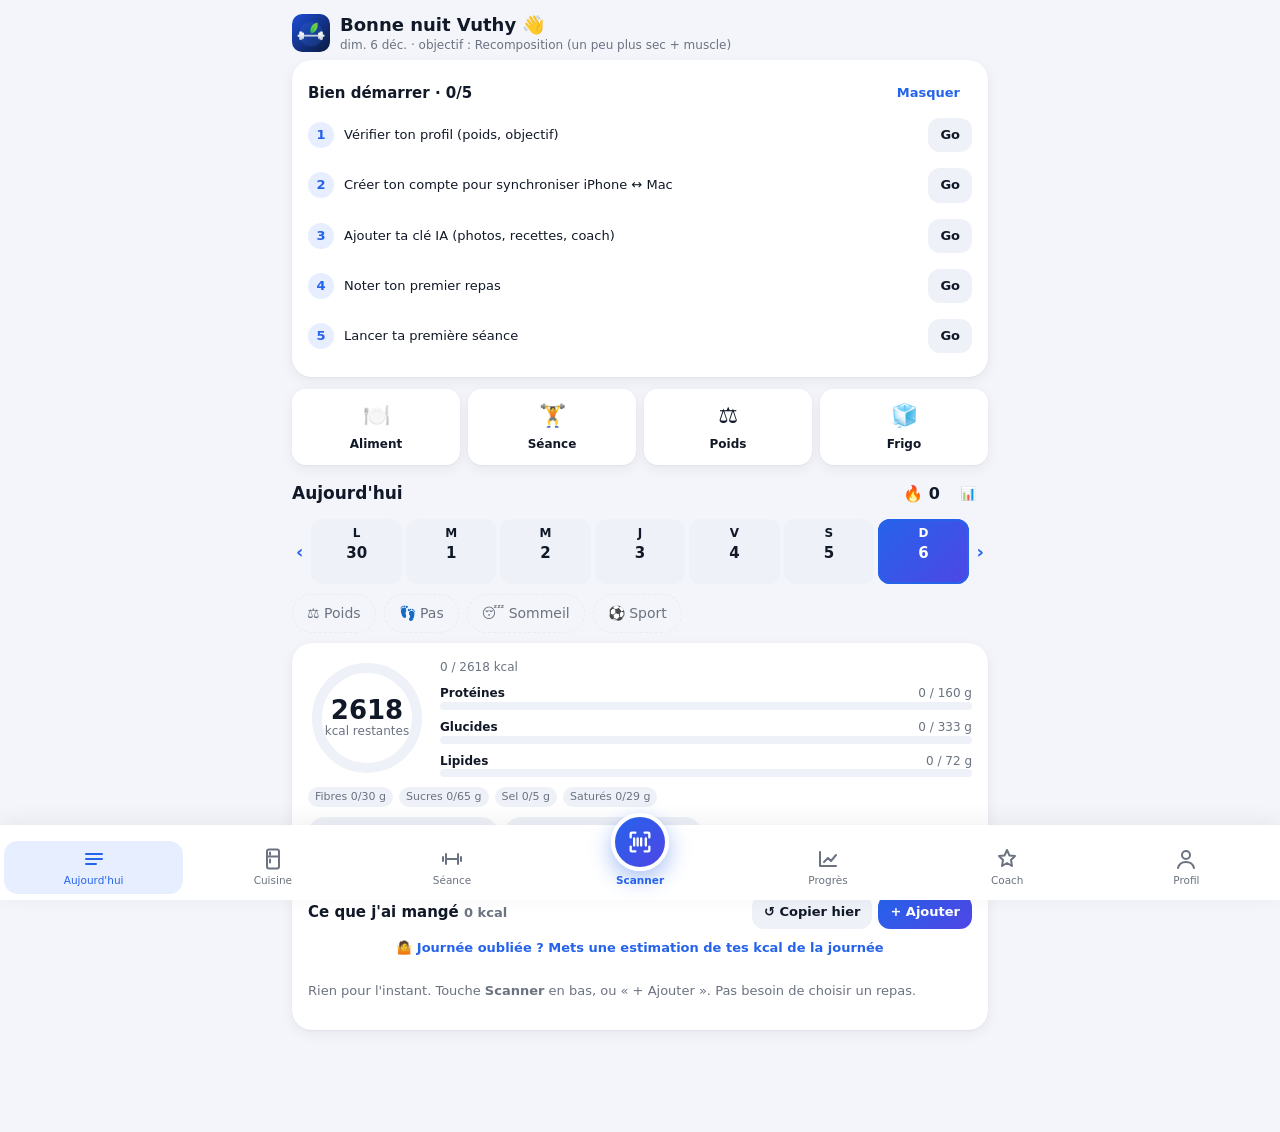
==== index.html @ f7144999 "Bouton « Exercice fini » : replie l'exercice en une ligne, rouvrable avec Modifier Co-Authored-By: C" ====
<!DOCTYPE html>
<html lang="fr"><head><meta charset="utf-8">
<meta name="viewport" content="width=device-width,initial-scale=1,viewport-fit=cover">
<meta name="apple-mobile-web-app-capable" content="yes"><meta name="mobile-web-app-capable" content="yes"><meta name="apple-mobile-web-app-status-bar-style" content="black-translucent"><meta name="apple-mobile-web-app-title" content="Muscu"><meta name="theme-color" content="#1d4ed8">
<link rel="manifest" href="manifest.webmanifest"><link rel="apple-touch-icon" href="icons/icon-180.png"><link rel="icon" href="icons/icon-192.png">
<title>Muscu & Nutrition</title>
<style>:root{--bg:#f3f5fa;--card:#ffffff;--txt:#111827;--mut:#6b7280;--line:#e8ebf2;--acc:#2563eb;--acc2:#e6eeff;--red:#e5484d;--org:#f59e0b;--grn:#16a34a;--p:#2563eb;--c:#f59e0b;--f:#a855f7;--chip:#eef1f7;--shadow:0 1px 2px rgba(17,24,39,.04),0 4px 14px rgba(17,24,39,.06);--grad:linear-gradient(135deg,#2563eb,#4f46e5)}
html.dark{--bg:#14161b;--card:#1d2027;--txt:#eef0f3;--mut:#a0a7b4;--line:#2a2e37;--acc:#5b8cff;--acc2:#1e2a45;--chip:#272b34;--shadow:none;--grad:linear-gradient(135deg,#3b82f6,#6366f1)}
*{box-sizing:border-box;-webkit-tap-highlight-color:transparent}
html,body{margin:0;background:var(--bg);color:var(--txt);font:15px/1.4 -apple-system,BlinkMacSystemFont,"SF Pro Text",Inter,system-ui,sans-serif}
#app{max-width:720px;margin:0 auto;padding:12px 12px 90px}
h1{font-size:22px;margin:4px 0 10px}h2{font-size:17px;margin:0 0 8px}h3{font-size:15px;margin:0 0 6px}
.card{background:var(--card);border:1px solid var(--line);border-radius:16px;padding:14px;margin-bottom:12px}
.row{display:flex;gap:8px;align-items:center}.between{justify-content:space-between}.wrap{flex-wrap:wrap}.grow{flex:1}
.mut{color:var(--mut)}.sm{font-size:13px}.xs{font-size:12px}.b{font-weight:600}.c{text-align:center}
button,.btn{font:inherit;border:0;border-radius:12px;padding:10px 14px;background:var(--acc);color:#fff;font-weight:600;cursor:pointer}
button.sec{background:var(--chip);color:var(--txt)}button.ghost{background:transparent;color:var(--acc);padding:6px 8px}
button.danger{background:transparent;color:var(--red)}button:disabled{opacity:.5}
button.small{padding:6px 10px;font-size:13px;border-radius:10px}
input,select,textarea{font:inherit;color:var(--txt);background:var(--bg);border:1px solid var(--line);border-radius:10px;padding:9px 10px;width:100%}
input[type=number]{-moz-appearance:textfield}textarea{min-height:80px;resize:vertical}
label{display:block;font-size:13px;color:var(--mut);margin:8px 0 4px}
nav.tabs{position:fixed;bottom:0;left:0;right:0;background:var(--card);border-top:1px solid var(--line);display:flex;justify-content:space-around;padding:6px 4px calc(6px + env(safe-area-inset-bottom));z-index:20}
nav.tabs button{background:none;color:var(--mut);display:flex;flex-direction:column;align-items:center;font-size:11px;padding:4px 6px;gap:2px;font-weight:500}
nav.tabs button.on{color:var(--acc)}nav.tabs svg{width:24px;height:24px}
.bar{height:8px;border-radius:6px;background:var(--chip);overflow:hidden}.bar>i{display:block;height:100%;border-radius:6px}
.ring{position:relative;width:118px;height:118px}.ring svg{transform:rotate(-90deg)}.ring .in{position:absolute;inset:0;display:flex;flex-direction:column;align-items:center;justify-content:center}
.big{font-size:26px;font-weight:700;line-height:1}
.entry{display:flex;justify-content:space-between;gap:8px;padding:8px 0;border-top:1px solid var(--line)}
.entry:first-of-type{border-top:0}
.chips{display:flex;gap:6px;flex-wrap:wrap}.chip{background:var(--chip);color:var(--txt);border-radius:999px;padding:6px 11px;font-size:13px;font-weight:500}
.chip.on{background:var(--acc);color:#fff}
.sheet-bg{position:fixed;inset:0;background:rgba(0,0,0,.45);z-index:50;display:flex;align-items:flex-end;justify-content:center}
.sheet{background:var(--card);width:100%;max-width:720px;max-height:92vh;overflow:auto;border-radius:18px 18px 0 0;padding:16px 14px calc(18px + env(safe-area-inset-bottom))}
.toast{position:fixed;left:50%;bottom:86px;transform:translateX(-50%);background:#111;color:#fff;padding:10px 14px;border-radius:12px;z-index:99;font-size:14px;max-width:90%}
.set{display:grid;grid-template-columns:28px 1fr 1fr 1fr 28px;gap:6px;align-items:center;padding:4px 0;font-size:14px}
.set.wu{opacity:.6}.tag{font-size:11px;padding:2px 7px;border-radius:999px;background:var(--chip);color:var(--mut)}
.tag.red{background:#fde2e3;color:#b4232a}.tag.grn{background:#dcfce7;color:#166534}.tag.org{background:#fef3c7;color:#92400e}
html.dark .tag.red{background:#3b1517;color:#ff8a8f}html.dark .tag.grn{background:#0f2e1b;color:#6ee7a0}html.dark .tag.org{background:#3a2a0b;color:#fbbf24}
.stepper{display:flex;align-items:center;gap:4px}.stepper input{text-align:center;padding:9px 4px}
.stepper button{padding:8px 10px;background:var(--chip);color:var(--txt)}
.musc .m{fill:var(--mut);opacity:.16;transition:opacity .2s}.musc .m.sec{fill:var(--org);opacity:.75}.musc .m.prim{fill:var(--red);opacity:.9}
.musc .m.focus{animation:blink 1s ease-in-out infinite}.musc .sil{fill:none;stroke:var(--mut);opacity:.35;stroke-linecap:round}
@keyframes blink{50%{opacity:.25}}
.reco{border-left:4px solid var(--acc);padding:8px 10px;margin:8px 0;background:var(--bg);border-radius:8px}
.reco.warn{border-color:var(--org)}.reco.bad{border-color:var(--red)}.reco.good{border-color:var(--grn)}
.ai-out{white-space:pre-wrap;background:var(--bg);border-radius:10px;padding:10px;font-size:14px;margin-top:8px}
.spin{display:inline-block;width:14px;height:14px;border:2px solid currentColor;border-right-color:transparent;border-radius:50%;animation:sp .7s linear infinite;vertical-align:-2px}
@keyframes sp{to{transform:rotate(360deg)}}
.banner{background:var(--acc2);border-radius:12px;padding:8px 12px;font-size:13px;margin-bottom:10px}
table.vol{width:100%;border-collapse:collapse;font-size:13px}table.vol td{padding:4px 2px}
.thumb{max-width:100%;max-height:220px;border-radius:12px;display:block;margin:8px auto}
.exhead{display:flex;justify-content:space-between;gap:8px;align-items:flex-start}
.scale{display:flex;gap:4px}.scale button{flex:1;padding:7px 0;background:var(--chip);color:var(--txt);font-weight:500}.scale button.on{background:var(--acc);color:#fff}

/* ---- style v1.3 : clair, aéré, gros boutons ---- */
body{font-size:16px}
.card{border:none;box-shadow:var(--shadow);border-radius:20px;padding:16px}
h1{font-size:26px;letter-spacing:-.02em}
button,.btn{border-radius:14px;padding:12px 16px;background:var(--grad);transition:transform .08s}
button:active{transform:scale(.97)}
button.sec{background:var(--chip)}button.ghost,button.danger{background:transparent}
button.small{padding:8px 12px;border-radius:12px}
input,select,textarea{background:var(--card);border-radius:12px;padding:11px 12px}
nav.tabs{padding-top:8px;box-shadow:0 -4px 20px rgba(17,24,39,.06);border-top:none}
nav.tabs button{background:none;border-radius:14px;padding:6px 10px;min-width:60px}
nav.tabs button.on{background:var(--acc2);color:var(--acc)}
nav.tabs button:active{transform:none}
.chip{padding:8px 13px}.chip.on{background:var(--grad)}
.entry{padding:11px 0}
.fab{position:fixed;right:max(16px,calc(50% - 344px));bottom:calc(84px + env(safe-area-inset-bottom));width:58px;height:58px;border-radius:50%;font-size:30px;line-height:1;padding:0;box-shadow:0 8px 24px rgba(37,99,235,.35);z-index:25}
.hello{display:flex;align-items:center;gap:10px;margin-bottom:6px}.hello img{width:38px;height:38px;border-radius:10px}
.qa{display:grid;grid-template-columns:repeat(4,1fr);gap:8px;margin:10px 0 12px}
.qa button{background:var(--card);color:var(--txt);box-shadow:var(--shadow);display:flex;flex-direction:column;align-items:center;gap:4px;padding:12px 4px;font-size:12px;font-weight:600}
.qa button span{font-size:22px}
.steps .step{display:flex;gap:10px;align-items:center;padding:8px 0}.steps .num{width:26px;height:26px;border-radius:50%;background:var(--acc2);color:var(--acc);display:flex;align-items:center;justify-content:center;font-weight:700;font-size:13px;flex:none}
.steps .done .num{background:#dcfce7;color:#166534}
.banner{border-radius:14px}

#app.wide{max-width:1280px}

nav.tabs{align-items:flex-end}
nav.tabs button.scanbtn{color:var(--acc);font-weight:700;margin-top:-26px}
nav.tabs button.scanbtn span{width:58px;height:58px;border-radius:50%;background:var(--grad);display:flex;align-items:center;justify-content:center;box-shadow:0 8px 22px rgba(37,99,235,.4);border:4px solid var(--card)}
nav.tabs button.scanbtn svg{width:28px;height:28px}
.scanmodes{display:flex;gap:8px;justify-content:center;margin-top:10px}
.scanmodes label,.scanmodes button{background:rgba(255,255,255,.14);color:#fff;border-radius:999px;padding:10px 14px;font:600 14px -apple-system,system-ui;cursor:pointer}

.restbar{position:fixed;left:50%;transform:translateX(-50%);bottom:calc(84px + env(safe-area-inset-bottom));width:min(560px,94vw);background:#111827;color:#fff;border-radius:16px;overflow:hidden;z-index:60;box-shadow:0 8px 24px rgba(0,0,0,.25)}
.restbar .restfill{position:absolute;inset:0 auto 0 0;background:linear-gradient(90deg,#2563eb,#7c3aed);opacity:.55;transition:width .25s linear}
.restbar.over .restfill{background:#16a34a;opacity:.8}
.restbar .restin{position:relative;display:flex;align-items:center;gap:8px;padding:10px 12px}
.restbar .restin span{font-size:13px;opacity:.85}.restbar .restin b{font-size:22px;font-variant-numeric:tabular-nums;margin-right:auto}
.restbar button{background:rgba(255,255,255,.16);color:#fff;border:0;border-radius:10px;padding:7px 10px;font-size:13px}
.bthumb{border-radius:10px}
.gh{font-size:11px;margin-left:4px}.gh.up{color:#16a34a}.gh.down{color:#dc2626}.gh.eq{color:var(--mut)}
.ghostline{background:rgba(124,58,237,.08);color:var(--txt);border-radius:10px;padding:6px 8px;margin-top:6px}
.pill{font-size:10px;background:#dcfce7;color:#166534;border-radius:8px;padding:1px 6px;margin-left:4px;font-weight:600}
.bthumb.wait{background:linear-gradient(90deg,var(--chip) 25%,rgba(255,255,255,.35) 50%,var(--chip) 75%);background-size:200% 100%;animation:shim 1.2s infinite;border-radius:12px}@keyframes shim{to{background-position:-200% 0}}
.dstrip{display:flex;gap:8px;overflow-x:auto;margin:10px 0 8px;padding-bottom:2px;scrollbar-width:none}.dstrip::-webkit-scrollbar{display:none}
.dpill{flex:none;background:var(--card);color:var(--txt);border:1px solid var(--line);border-radius:999px;padding:9px 14px;font-size:14px;font-weight:600;box-shadow:var(--shadow)}
.dpill.empty{color:var(--mut);font-weight:500;border-style:dashed;box-shadow:none;background:transparent}
.sheet:has(#body3d){max-height:96vh}

.week{display:flex;align-items:center;gap:4px;margin:8px 0 6px}.week>.ghost{padding:6px 4px;font-size:18px}
.wd{flex:1;display:flex;flex-direction:column;align-items:center;gap:1px;padding:6px 0;border-radius:12px;background:var(--chip);color:var(--txt);min-width:0}
.wd b{font-size:15px}.wd i{font-style:normal;font-size:11px;height:13px;color:var(--acc)}
.wd.today{outline:2px solid var(--acc);outline-offset:-2px}.wd.on{background:var(--grad,var(--acc));color:#fff}.wd.on i{color:#fff}
.wd.fut{opacity:.75}.wd:disabled{opacity:.3}
.datepick{position:absolute;inset:0;opacity:0;width:100%;cursor:pointer}

.poses{display:grid;grid-template-columns:repeat(3,1fr);gap:8px}
.pose{display:flex;flex-direction:column;align-items:center;justify-content:center;gap:3px;text-align:center;padding:8px 4px;border:2px dashed var(--line,#cbd5e1);border-radius:14px;min-height:150px;cursor:pointer;background:var(--chip)}
.pose.has{border-style:solid;border-color:var(--acc);padding:0;overflow:hidden;justify-content:flex-end;position:relative}
.pose.has img{position:absolute;inset:0;width:100%;height:100%;object-fit:cover}.pose.has span{position:relative;background:rgba(0,0,0,.55);color:#fff;width:100%;padding:2px}
.phpair{display:grid;grid-template-columns:1fr 1fr;gap:6px;margin-top:4px}.phpair figure{margin:0}.phpair img{width:100%;aspect-ratio:3/4;object-fit:cover;border-radius:10px}.phpair figcaption{font-size:11px;text-align:center;color:var(--mut)}
.grid2{display:grid;grid-template-columns:1fr 1fr;gap:8px}.grid2 input{width:100%}

.gymbox{position:relative;display:flex;flex-direction:column;height:calc(100dvh - 235px);min-height:460px}
.gymbox #scene3d{flex:1;border-radius:18px;min-height:0}
.gymfs{position:fixed;inset:0;z-index:60;background:var(--bg,#fff);display:flex;flex-direction:column;padding-bottom:env(safe-area-inset-bottom)}
.gymfs #scene3d{flex:1;min-height:0}
.gymfs .gymctl{margin:0!important;padding:6px 10px}
.gymfsbtn{position:absolute;top:10px;right:10px;z-index:3;padding:7px 12px;border-radius:999px;background:rgba(0,0,0,.6);color:#fff;font-size:13px}
.gymfs .gymfsbtn{top:calc(10px + env(safe-area-inset-top))}

#app.full{max-width:none;padding-left:8px;padding-right:8px}

.ktabs{display:grid;grid-template-columns:repeat(4,1fr);gap:8px;margin:4px 0 12px}
.ktab{display:flex;flex-direction:column;align-items:center;gap:4px;padding:12px 4px;border-radius:16px;background:var(--card);color:var(--txt);font-size:13px;font-weight:600;box-shadow:var(--shadow);border:2px solid transparent;line-height:1.15}
.ktab span{font-size:28px}.ktab.on{border-color:var(--acc);background:var(--grad,var(--acc));color:#fff}
#app.swiping{will-change:transform}

nav.tabs button{min-width:0;flex:1;padding:6px 2px;font-size:10.5px}nav.tabs button.scanbtn{flex:1.1}
.avatar{width:58px;height:58px;border-radius:50%;background:var(--grad,var(--acc));color:#fff;font-size:26px;font-weight:800;display:grid;place-items:center;flex:none}
.pstats{display:grid;grid-template-columns:repeat(4,1fr);gap:6px;margin-top:12px;text-align:center}.pstats div{background:var(--chip);border-radius:12px;padding:8px 2px}.pstats b{display:block;font-size:18px}.pstats span{font-size:11px;color:var(--mut)}

.exdone{padding:10px 14px;opacity:.85;cursor:pointer}.exdone .b{font-size:15px}

#app{padding-top:calc(12px + env(safe-area-inset-top))}</style>
<script src="vendor/chart.umd.min.js"></script><script src="vendor/three.min.js"></script><script src="vendor/OrbitControls.js"></script>
</head><body><div id="app"></div><nav class="tabs" id="nav"></nav><div id="sheet"></div>
<script>
const BUILD_CFG = {"url": "https://eicwzeupcccweewzorqh.supabase.co", "anon": "eyJhbGciOiJIUzI1NiIsInR5cCI6IkpXVCJ9.eyJpc3MiOiJzdXBhYmFzZSIsInJlZiI6ImVpY3d6ZXVwY2Njd2Vld3pvcnFoIiwicm9sZSI6ImFub24iLCJpYXQiOjE3OTQ5NDUyNTIsImV4cCI6MjExMDUyMTI1Mn0.7XVI5QM_8nJ0UjwqJ043HyMdNshlfuT1uDzhsctiJY4"};
const BUILD_VERSION = "1795140030";
// ===================== DONNÉES DE BASE =====================
// Aliments courants : valeurs moyennes pour 100 g (kcal, prot, gluc, lip, fibres). u = portion type en g
const FOODS_BASE = [
  ["Blanc de poulet (cuit)",165,31,0,3.6,0],["Blanc de poulet (cru)",110,23,0,1.5,0],["Cuisse de poulet (cuite)",210,26,0,11,0],
  ["Blanc de dinde (cuit)",135,29,0,1.5,0],["Bœuf haché 5% (cru)",121,21,0,5,0],["Bœuf haché 15% (cru)",215,18.5,0,15,0],
  ["Steak de bœuf (cuit)",200,30,0,8,0],["Filet de porc (cuit)",165,29,0,5,0],["Jambon blanc",110,20,1,3,0,30],
  ["Jamón serrano",240,30,0,13,0,20],["Chorizo",450,24,2,38,0,20],["Thon au naturel (boîte)",110,25,0,1,0,56],
  ["Thon à l'huile égoutté",190,26,0,9,0,56],["Saumon (cru)",200,20,0,13,0,125],["Sardines à l'huile égouttées",210,24,0,12,0,60],
  ["Œuf entier",145,12.5,0.7,10,0,60],["Blanc d'œuf",50,11,0.7,0.2,0,33],["Riz blanc (cru)",355,7,79,0.6,1.3],
  ["Riz blanc (cuit)",130,2.7,28,0.3,0.4],["Riz basmati (cuit)",120,3,26,0.4,0.5],["Pâtes (crues)",355,12.5,71,1.5,3],
  ["Pâtes (cuites)",155,5.5,30,0.9,1.8],["Pomme de terre (cuite)",85,2,18,0.1,1.8],["Patate douce (cuite)",90,2,20,0.1,3.3],
  ["Frites",310,3.5,40,15,3.5],["Flocons d'avoine",375,13,60,7,10,50],["Baguette / pain blanc",270,9,55,1.5,3,40],["Pain complet",245,10,42,3.5,7,35],
  ["Pain de mie",265,8,48,4,3,27],["Tortilla de blé (wrap)",310,8,52,7.5,3,40],["Lentilles (cuites)",115,9,17,0.4,8],
  ["Pois chiches (cuits)",140,7.5,19,2.5,7.5],["Haricots rouges (cuits)",125,8.5,17,0.5,6],["Quinoa (cuit)",120,4.4,21,1.9,2.8],
  ["Lait demi-écrémé",46,3.3,4.8,1.6,0,250],["Lait entier",64,3.2,4.7,3.6,0,250],["Yaourt nature",60,4,5,3,0,125],
  ["Skyr / yaourt protéiné",60,10.5,4,0.2,0,150],["Fromage blanc 0%",47,7.5,4,0.1,0,100],["Mozzarella",250,18,2,19,0,125],
  ["Emmental",380,28,0,29,0,30],["Queso fresco (Burgos)",190,12,3,14,0,60],["Whey protéine",380,78,7,5,0,30],
  ["Créatine",0,0,0,0,0,5],["Beurre",745,0.7,0.6,82,0,10],["Huile d'olive",900,0,0,100,0,10],["Beurre de cacahuète",600,25,14,50,6,15],
  ["Amandes",600,21,9,52,12,30],["Noix",690,15,7,65,6.5,30],["Banane",90,1.1,21,0.3,2.6,120],["Pomme",52,0.3,12,0.2,2.4,150],
  ["Orange",47,0.9,10,0.1,2.2,150],["Fraises",33,0.7,6,0.3,2],["Kiwi",61,1.1,12,0.5,3,75],["Myrtilles",57,0.7,12,0.3,2.4],
  ["Avocat",160,2,2,15,6.7,100],["Brocoli (cuit)",35,2.4,4,0.4,3.3],["Épinards",23,2.9,1.4,0.4,2.2],["Haricots verts",31,1.8,4.5,0.2,3.4],
  ["Tomate",18,0.9,2.9,0.2,1.2,120],["Concombre",15,0.7,2.6,0.1,0.5],["Carotte",41,0.9,7.6,0.2,2.8,80],["Courgette",17,1.2,2.2,0.3,1],
  ["Poivron",26,1,4.5,0.3,2],["Oignon",40,1.1,7.6,0.1,1.7],["Salade verte",15,1.3,1.5,0.2,1.3],["Champignons",22,3.1,0.5,0.3,1],
  ["Ratatouille",60,1.3,6,3,2],["Gazpacho",45,0.9,4.5,2.5,1,250],["Velouté / soupe de légumes",40,1,5,1.5,1.5,300],
  ["Légumes surgelés poêlés",45,2,6,1.5,3],["Sauce tomate",50,1.5,7,1.5,1.5],["Houmous",250,7,14,18,6],
  ["Pizza margherita",250,11,30,9,2],["Burger (sandwich)",260,13,28,11,1.5,220],["Kebab (sandwich)",230,12,22,10,1.5,350],
  ["Tortilla española",190,6.5,13,12.5,1,150],["Croissant",410,8,45,21,2.5,60],["Chocolat noir 70%",580,8,34,42,11,20],
  ["Coca-Cola",42,0,10.6,0,0,330],["Bière",43,0.5,3.6,0,0,330],["Jus d'orange",45,0.7,10,0.2,0.2,250],["Miel",304,0.3,82,0,0,15],
  ["Confiture",250,0.4,60,0.1,1,15],["Céréales corn flakes",375,7,84,0.9,3,40],["Galletas María",440,7,76,11,2.5,6]
].map((a,i)=>({id:"b"+i,name:a[0],per100:{kcal:a[1],p:a[2],c:a[3],f:a[4],fib:a[5]},unit:a[6]||null,src:"base"}));

// Muscles (id → nom affiché, groupe pour le volume)
const MUSCLES = {
  delt_ant:["Deltoïde – faisceau antérieur","Épaules avant"], delt_lat:["Deltoïde – faisceau moyen (latéral)","Épaules latérales"],
  delt_post:["Deltoïde – faisceau postérieur","Épaules arrière"], rot_cuff:["Coiffe des rotateurs (infra-épineux, petit rond, sous-scapulaire)","Coiffe des rotateurs"],
  pec_up:["Grand pectoral – faisceau claviculaire (haut)","Pectoraux"], pec_mid:["Grand pectoral – faisceau sternal (milieu/bas)","Pectoraux"],
  biceps_long:["Biceps – chef long","Biceps"], biceps_short:["Biceps – chef court","Biceps"], brachialis:["Brachial","Biceps"],
  brachioradialis:["Brachio-radial","Avant-bras"], forearm:["Fléchisseurs de l'avant-bras","Avant-bras"],
  triceps_long:["Triceps – chef long","Triceps"], triceps_latmed:["Triceps – chefs latéral et médial","Triceps"],
  lats:["Grand dorsal","Dos – largeur"], teres:["Grand rond","Dos – largeur"], traps_up:["Trapèze supérieur","Trapèzes"],
  traps_mid:["Trapèze moyen + rhomboïdes","Dos – épaisseur"], traps_low:["Trapèze inférieur","Dos – épaisseur"],
  erectors:["Érecteurs du rachis (lombaires)","Lombaires"], abs:["Grand droit de l'abdomen","Abdos"], obliques:["Obliques","Abdos"],
  glutes_max:["Grand fessier","Fessiers"], glutes_med:["Moyen fessier","Fessiers"], quads:["Quadriceps","Quadriceps"],
  hamstrings:["Ischio-jambiers","Ischios"], adductors:["Adducteurs","Adducteurs"], calves:["Mollets (gastrocnémiens, soléaire)","Mollets"]
};
const VOLUME_GROUPS = ["Pectoraux","Dos – largeur","Dos – épaisseur","Épaules avant","Épaules latérales","Épaules arrière","Biceps","Triceps","Avant-bras","Abdos","Quadriceps","Ischios","Fessiers","Mollets","Adducteurs","Lombaires","Trapèzes","Coiffe des rotateurs"];

// Exercices : id, nom, catégorie, principaux, secondaires, focus (clignote), note scientifique
const EX = {};
function ex(id,name,cat,prim,sec,focus,note){EX[id]={id,name,cat,prim,sec,focus:focus||prim,note:note||""};}
ex("lat_raise_cable","Élévation latérale unilatérale – poulie basse (cuff)","Épaules",["delt_lat"],["traps_up","delt_ant"],["delt_lat"],"À la poulie, la tension reste forte en bas du mouvement, là où les haltères n'en donnent presque pas.");
ex("lat_raise_db","Élévation latérale haltères","Épaules",["delt_lat"],["traps_up"],["delt_lat"]);
ex("shoulder_press","Développé épaules (machine/haltères)","Épaules",["delt_ant"],["delt_lat","triceps_latmed","triceps_long"],["delt_ant"]);
ex("face_pull","Face pull poulie","Épaules",["delt_post","traps_mid"],["rot_cuff"],["delt_post"]);
ex("rear_delt_fly","Oiseau machine (pec deck inversé) unilatéral","Épaules",["delt_post"],["traps_mid"],["delt_post"]);
ex("tri_oh_cable","Extension triceps au-dessus de la tête – dos à la poulie haute","Triceps",["triceps_long"],["triceps_latmed"],["triceps_long"],"Maeo et al. 2023 : les extensions bras au-dessus de la tête (chef long étiré) ont donné plus d'hypertrophie que les pushdowns.");
ex("tri_push_uni","Extension triceps unilatérale vers le bas – poulie haute","Triceps",["triceps_latmed"],["triceps_long"],["triceps_latmed"],"Bras le long du corps : accent sur les chefs latéral et médial. Complément logique de l'extension au-dessus de la tête.");
ex("tri_push_rope","Pushdown corde","Triceps",["triceps_latmed"],["triceps_long"],["triceps_latmed"]);
ex("dips","Dips","Triceps",["triceps_latmed","pec_mid"],["delt_ant","triceps_long"],["triceps_latmed"]);
ex("hammer_rope","Curl marteau à la corde","Biceps",["brachialis","brachioradialis"],["biceps_long","biceps_short"],["brachialis"],"Prise neutre : plus de brachial et de brachio-radial qu'un curl classique.");
ex("bayesian_curl","Curl coude derrière le corps (Bayesian) – poulie","Biceps",["biceps_long","biceps_short"],["brachialis"],["biceps_long"],"Biceps travaillé en position étirée (bonnes données sur l'hypertrophie en étirement). L'accent spécifique sur le chef long est logique mais peu prouvé directement.");
ex("incline_db_curl","Curl incliné haltères (banc)","Biceps",["biceps_long","biceps_short"],["brachialis"],["biceps_long"],"Même logique d'étirement que le Bayesian curl.");
ex("preacher_curl","Curl pupitre","Biceps",["biceps_short","biceps_long"],["brachialis"],["biceps_short"]);
ex("cable_crunch","Crunch à la poulie","Abdos",["abs"],["obliques"],["abs"]);
ex("incline_press_machine","Développé incliné machine – prise neutre","Pectoraux",["pec_up","pec_mid"],["delt_ant","triceps_latmed"],["pec_up"]);
ex("bench_press","Développé couché barre","Pectoraux",["pec_mid","pec_up"],["delt_ant","triceps_latmed","triceps_long"],["pec_mid"]);
ex("db_incline_press","Développé incliné haltères","Pectoraux",["pec_up","pec_mid"],["delt_ant","triceps_latmed"],["pec_up"]);
ex("chest_press","Chest press machine","Pectoraux",["pec_mid","pec_up"],["delt_ant","triceps_latmed"],["pec_mid"]);
ex("pec_fly_machine","Pec fly machine","Pectoraux",["pec_mid","pec_up"],["delt_ant"],["pec_mid"]);
ex("lat_pulldown_pron","Tirage vertical – prise pronation","Dos",["lats","teres"],["biceps_long","biceps_short","traps_low","delt_post"],["lats"]);
ex("pull_up","Tractions","Dos",["lats","teres"],["biceps_long","biceps_short","traps_low"],["lats"]);
ex("row_neutral_close","Tirage horizontal – prise neutre serrée","Dos",["lats","traps_mid"],["biceps_long","biceps_short","delt_post","teres"],["lats"],"Coudes près du corps : le grand dorsal fait la majorité du travail.");
ex("row_pron_wide","Tirage horizontal – pronation, coudes ouverts","Dos",["traps_mid","delt_post"],["lats","traps_low","biceps_long"],["traps_mid"],"Coudes écartés : haut du dos, trapèze moyen, rhomboïdes et arrière d'épaule.");
ex("db_row","Rowing haltère unilatéral","Dos",["lats","traps_mid"],["biceps_long","delt_post"],["lats"]);
ex("shrug","Shrugs","Dos",["traps_up"],[],["traps_up"]);
ex("squat","Squat barre","Jambes",["quads","glutes_max"],["adductors","erectors"],["quads"]);
ex("leg_press","Presse à cuisses","Jambes",["quads","glutes_max"],["adductors"],["quads"]);
ex("hack_squat","Hack squat","Jambes",["quads"],["glutes_max","adductors"],["quads"]);
ex("leg_ext","Leg extension","Jambes",["quads"],[],["quads"]);
ex("bulgarian","Fente bulgare","Jambes",["quads","glutes_max"],["adductors","glutes_med"],["glutes_max"]);
ex("lunges","Fentes","Jambes",["quads","glutes_max"],["adductors"],["quads"]);
ex("rdl","Soulevé de terre roumain","Jambes",["hamstrings","glutes_max"],["erectors","adductors"],["hamstrings"]);
ex("seated_leg_curl","Leg curl assis","Jambes",["hamstrings"],[],["hamstrings"],"Le leg curl assis (ischios étirés à la hanche) a donné plus d'hypertrophie que le couché (Maeo 2021).");
ex("lying_leg_curl","Leg curl couché","Jambes",["hamstrings"],["calves"],["hamstrings"]);
ex("hip_thrust","Hip thrust","Jambes",["glutes_max"],["hamstrings","glutes_med"],["glutes_max"]);
ex("adductor_machine","Machine adducteurs","Jambes",["adductors"],[],["adductors"]);
ex("abductor_machine","Machine abducteurs","Jambes",["glutes_med"],[],["glutes_med"]);
ex("calf_standing","Mollets debout","Jambes",["calves"],[],["calves"]);
ex("calf_seated","Mollets assis","Jambes",["calves"],[],["calves"]);
ex("back_ext","Extension lombaire (banc 45°)","Jambes",["erectors","glutes_max"],["hamstrings"],["erectors"]);

const WARMUP_UPPER = [
  ["Rotation externe – poulie, coude au corps","rot_cuff"],["Rotation interne – poulie, coude au corps","rot_cuff"],
  ["Rotation à 90° (coude 90°, paume vers le sol) – nom à confirmer","rot_cuff"],["Extension triceps vers le bas puis au-dessus de la tête","triceps_long"],
  ["Curl prise neutre","biceps_long"],["Pull-over","lats"],["Élévation latérale","delt_lat"],["Élévation frontale","delt_ant"]
];
const PROGRAM_DEFAULT = {
  "Bras":{warmup:true,ex:["lat_raise_cable","tri_oh_cable","hammer_rope","tri_push_uni","bayesian_curl","cable_crunch"]},
  "Pecs/Dos":{warmup:true,ex:["incline_press_machine","lat_pulldown_pron","pec_fly_machine","row_neutral_close","rear_delt_fly"]},
  "Jambes":{warmup:false,ex:[]},
  "Séance libre":{warmup:false,ex:[]}
};
const ALTERNATIVES = {row_neutral_close:["row_pron_wide","db_row"],row_pron_wide:["row_neutral_close"],bayesian_curl:["incline_db_curl","preacher_curl"],incline_db_curl:["bayesian_curl"],lat_pulldown_pron:["pull_up"],lat_raise_cable:["lat_raise_db"],tri_push_uni:["tri_push_rope"]};

// Repères (homme adulte) — EFSA (valeurs de référence UE) et OMS
const REFS = {
  fib:{label:"Fibres",unit:"g",min:25,src:"EFSA : 25 g/j minimum"},
  sugar:{label:"Sucres",unit:"g",maxPctKcal:10,src:"OMS : sucres libres < 10 % des kcal (ici : sucres totaux, donc indicatif)"},
  salt:{label:"Sel",unit:"g",max:5,src:"OMS : < 5 g/j"},
  satfat:{label:"Graisses saturées",unit:"g",maxPctKcal:10,src:"OMS : < 10 % des kcal"}
};
const MICRO_REFS = { // EFSA, homme 18-29 / adulte
  calcium:["Calcium","mg",950],iron:["Fer","mg",11],magnesium:["Magnésium","mg",350],potassium:["Potassium","mg",3500],
  zinc:["Zinc","mg",11],vitC:["Vitamine C","mg",110],vitD:["Vitamine D","µg",15],vitB12:["Vitamine B12","µg",4],
  folate:["Folates (B9)","µg",330],vitA:["Vitamine A","µg",750]
};
const ACTIVITIES = {"Foot":7,"Padel":6,"Course à pied":9,"Vélo":7,"Marche rapide":4.3,"Natation":7,"Autre":5};

// Portions de base (poids comestible en g), par mot-clé du nom de l'aliment
const PORTIONS = [
  [/banane/i, [["Petite", 90], ["Moyenne", 120], ["Grande", 150]]],
  [/pomme(?! de terre)/i, [["Petite", 120], ["Moyenne", 160], ["Grande", 220]]],
  [/orange/i, [["Petite", 110], ["Moyenne", 150], ["Grande", 200]]],
  [/kiwi/i, [["1 kiwi", 75]]],
  [/avocat/i, [["½ avocat", 70], ["1 avocat", 140]]],
  [/tomate/i, [["Petite", 80], ["Moyenne", 120], ["Grande", 180]]],
  [/carotte/i, [["Moyenne", 70]]],
  [/pomme de terre/i, [["Petite", 100], ["Moyenne", 150], ["Grande", 250]]],
  [/blanc d.?(œ|oe)uf/i, [["1 blanc", 33], ["2 blancs", 66]]],
  [/(œ|oe)uf/i, [["S", 43], ["M", 50], ["L", 58], ["XL", 66]]],
  [/baguette/i, [["¼ baguette", 60], ["½ baguette", 125], ["Tranche", 25]]],
  [/pain de mie/i, [["1 tranche", 27], ["2 tranches", 54]]],
  [/pain/i, [["Tranche", 35], ["2 tranches", 70]]],
  [/tortilla de bl/i, [["1 wrap", 40]]],
  [/riz.*cuit/i, [["Bol", 150], ["Assiette", 250]]],
  [/riz.*cru/i, [["Portion", 75], ["Grosse portion", 100]]],
  [/p[âa]tes.*cuit/i, [["Assiette", 250], ["Grosse assiette", 350]]],
  [/p[âa]tes.*cru/i, [["Portion", 80], ["Grosse portion", 110]]],
  [/avoine/i, [["Petit bol", 40], ["Bol", 60], ["Grand bol", 80]]],
  [/(poulet|dinde)/i, [["½ filet", 75], ["1 filet", 150], ["Grand filet", 200]]],
  [/(steak|b(œ|oe)uf)/i, [["Steak", 120], ["Gros steak", 180]]],
  [/jambon|jam[oó]n/i, [["1 tranche", 30], ["2 tranches", 60]]],
  [/thon|at[uú]n/i, [["Petite boîte égouttée", 56], ["Grande boîte égouttée", 112]]],
  [/saumon/i, [["Pavé", 125]]],
  [/skyr|prot[ée]in/i, [["1 pot", 150]]],
  [/yaourt|yogur/i, [["1 pot", 125]]],
  [/lait|leche/i, [["Verre", 250], ["Bol", 300]]],
  [/whey/i, [["1 dose", 30], ["2 doses", 60]]],
  [/huile/i, [["1 c. à café", 4], ["1 c. à soupe", 10]]],
  [/beurre de cacahu/i, [["1 c. à soupe", 15]]],
  [/beurre/i, [["Noisette", 5], ["1 c. à soupe", 12]]],
  [/chocolat/i, [["1 carré", 5], ["4 carrés", 20]]],
  [/(fromage|emmental|mozza|queso)/i, [["Portion", 30], ["Boule de mozza", 125]]],
  [/amande|noix/i, [["Poignée", 30]]],
  [/(coca|bi[eè]re|soda|cerveza)/i, [["Canette 33 cl", 330], ["Bouteille 50 cl", 500]]],
  [/jus/i, [["Verre", 200]]],
  [/(soupe|velout|gazpacho)/i, [["Bol", 250], ["Grand bol", 400]]],
  [/pizza/i, [["1 part", 110], ["½ pizza", 220], ["Pizza entière", 430]]],
  [/croissant/i, [["1 croissant", 60]]],
  [/miel|confiture/i, [["1 c. à café", 7], ["1 c. à soupe", 20]]]
];
function portionsFor(f) {
  const out = []; if (f.unit) out.push([f.src === "off" || f.src === "perso" ? "1 portion (paquet)" : "1 portion", f.unit]);
  const hit = PORTIONS.find(([re]) => re.test(f.name)); if (hit) hit[1].forEach(p => out.push(p));
  if (f.lastG) out.push(["Dernière fois", f.lastG]);
  out.push(["100 g", 100]);
  const seen = new Set(); return out.filter(([l, g]) => { const k = l + g; if (seen.has(k)) return false; seen.add(k); return true; });
}

// ===================== FICHES : rôle des muscles + consignes d'exécution =====================
const MUSCLE_INFO = {
  delt_ant: "Lève le bras vers l'avant (flexion de l'épaule). Très sollicité par tous les développés : rarement besoin d'isolation.",
  delt_lat: "Écarte le bras sur le côté (abduction). C'est lui qui donne la largeur des épaules : élévations latérales, surtout à la poulie.",
  delt_post: "Tire le bras vers l'arrière (extension horizontale). Posture et épaules « 3D » : oiseau, face pull.",
  rot_cuff: "Stabilise la tête de l'humérus et fait tourner le bras. Santé de l'épaule : rotations externes, face pull.",
  pec_up: "Faisceau du haut : rapproche le bras vers le haut et l'intérieur. Accentué par le développé incliné (≈ 30°).",
  pec_mid: "Faisceaux sternal et abdominal : rapprochent le bras vers l'avant et le bas. Développé couché, dips, écarté.",
  biceps_long: "Chef long (extérieur) : fléchit le coude et supine l'avant-bras. Étiré quand le coude est derrière le corps (curl incliné, Bayesian).",
  biceps_short: "Chef court (intérieur) : fléchit le coude. Plus sollicité avec le coude devant le corps (curl pupitre).",
  brachialis: "Sous le biceps : fléchisseur pur du coude, quelle que soit la prise. Prise marteau ou pronation.",
  brachioradialis: "Sur l'avant-bras : fléchit le coude en prise neutre. Curl marteau.",
  forearm: "Fléchisseurs du poignet et des doigts : la poigne. Travaillés par tous les tirages et le soulevé de terre.",
  triceps_long: "Seul chef qui croise l'épaule : étiré bras au-dessus de la tête. Extensions au-dessus de la tête (Maeo 2023).",
  triceps_latmed: "Chefs latéral et médial : étendent le coude, bras le long du corps. Pushdown, dips.",
  lats: "Ramène le bras le long du corps (adduction, extension). La largeur du dos en V : tirage vertical, tractions.",
  teres: "Grand rond : aide le grand dorsal à ramener le bras. Travaillé avec lui.",
  traps_up: "Haut des trapèzes : élève les épaules. Shrugs, élévations latérales hautes.",
  traps_mid: "Trapèze moyen + rhomboïdes : rapprochent les omoplates. L'épaisseur du dos : rowing, coudes ouverts.",
  traps_low: "Bas des trapèzes : abaisse et stabilise les omoplates. Tirages, Y-raises.",
  erectors: "Le long de la colonne : la gardent droite. Soulevé de terre, extensions lombaires.",
  abs: "Grand droit : enroule le buste (flexion du tronc). Crunch à la poulie, relevés de jambes.",
  obliques: "Rotation et inclinaison du tronc. Gainage, rotations à la poulie.",
  glutes_max: "Le plus gros muscle du corps : étend la hanche. Hip thrust, squat profond, fentes, soulevé roumain.",
  glutes_med: "Sur le côté de la hanche : stabilise le bassin, écarte la jambe. Machine abducteurs, fentes.",
  quads: "4 chefs à l'avant de la cuisse : étendent le genou (le droit fémoral fléchit aussi la hanche). Squat, presse, leg extension.",
  hamstrings: "Arrière de la cuisse : fléchissent le genou et étendent la hanche. Leg curl assis (meilleur étirement, Maeo 2021) + soulevé roumain.",
  adductors: "Intérieur de la cuisse : rapprochent les jambes et aident à l'extension de hanche en squat profond.",
  calves: "Gastrocnémiens (jambe tendue) + soléaire (genou plié) : poussent sur la pointe du pied. Mollets debout et assis."
};
// consignes clés (3 points) par exercice
const EX_CUES = {
  lat_raise_cable: ["Poulie basse à hauteur de la main, câble qui passe devant ou derrière le corps", "Monte le coude sur le côté jusqu'à l'horizontale, petit doigt pas plus haut que le pouce", "Descente lente (2-3 s) : c'est en bas que la poulie fait la différence"],
  lat_raise_db: ["Buste légèrement penché vers l'avant, coudes très légèrement fléchis", "Pense « écarter » plutôt que « monter », arrête-toi à l'horizontale", "Pas d'élan : si tu balances, baisse la charge"],
  shoulder_press: ["Dos collé au dossier, coudes un peu devant le corps (pas complètement sur les côtés)", "Descends jusqu'au niveau du menton", "Pousse en ligne droite sans cambrer"],
  face_pull: ["Poulie haute, corde, tire vers le front", "Écarte les mains en fin de mouvement, coudes hauts", "Serre les omoplates 1 s"],
  rear_delt_fly: ["Poitrine contre le dossier, bras presque tendus", "Ouvre en arc de cercle, sans serrer les omoplates à fond (sinon ce sont les trapèzes)", "Unilatéral : tu peux aller plus loin en amplitude"],
  tri_oh_cable: ["Dos à la poulie haute, coudes vers le plafond, fixes", "Descends les mains derrière la tête au maximum : c'est l'étirement du chef long qui compte", "Tends complètement sans écarter les coudes"],
  tri_push_uni: ["Coude collé au corps, épaule basse", "Tends complètement en bas, 1 s de contraction", "Remonte jusqu'à ce que l'avant-bras dépasse l'horizontale"],
  tri_push_rope: ["Coudes collés, buste légèrement penché", "Écarte la corde en bas", "Ne laisse pas les épaules rouler vers l'avant"],
  dips: ["Buste légèrement penché (pecs) ou droit (triceps)", "Descends jusqu'à ce que l'épaule passe sous le coude, sans douleur", "Remonte sans verrouiller brutalement"],
  hammer_rope: ["Prise neutre, coudes fixes le long du corps", "Monte jusqu'à l'épaule sans avancer les coudes", "Descente contrôlée jusqu'à l'extension complète"],
  bayesian_curl: ["Dos à la poulie basse, un pas devant, bras tiré derrière le corps", "Fléchis le coude sans le ramener vers l'avant", "Étirement complet en bas : c'est l'intérêt de l'exercice"],
  incline_db_curl: ["Banc à 45-60°, bras pendants derrière le corps", "Supine (tourne le poignet) en montant", "Ne décolle pas les épaules du dossier"],
  preacher_curl: ["Aisselles collées en haut du pupitre", "Descends presque jusqu'à l'extension (sans claquer le coude)", "Monte jusqu'à ce que la tension se relâche, pas plus"],
  cable_crunch: ["À genoux, corde derrière la nuque, hanches fixes", "Enroule la colonne : rapproche les côtes du bassin", "Ce sont les abdos qui tirent, pas les bras"],
  incline_press_machine: ["Siège réglé pour que les poignées arrivent au haut des pecs", "Omoplates serrées et basses", "Descends jusqu'à un bon étirement des pecs, pousse sans décoller les épaules"],
  bench_press: ["Omoplates serrées, pieds ancrés, légère cambrure", "La barre touche le bas des pecs, coudes à ~45-70°", "Pousse en légère diagonale vers les épaules"],
  db_incline_press: ["Banc à 30°, haltères au niveau du haut des pecs", "Descends profond, coudes sous les poignets", "Rapproche les haltères en haut sans les cogner"],
  chest_press: ["Poignées au milieu des pecs", "Omoplates en arrière tout le long", "Contrôle la descente, ne laisse pas la pile toucher"],
  pec_fly_machine: ["Coudes légèrement fléchis et fixes", "Ouvre jusqu'à l'étirement des pecs sans forcer l'épaule", "Ferme en pensant « serrer les bras »"],
  lat_pulldown_pron: ["Prise un peu plus large que les épaules, cuisses bloquées", "Tire la barre vers le haut des pecs en baissant les coudes", "Remonte jusqu'à l'étirement complet du dos"],
  pull_up: ["Pars bras tendus, épaules engagées", "Monte jusqu'au menton au-dessus de la barre, coudes vers les hanches", "Descente contrôlée, pas de balancement"],
  row_neutral_close: ["Buste droit, poitrine sortie", "Tire les poignées vers le nombril, coudes le long du corps", "Laisse les omoplates s'écarter en avant au retour (étirement)"],
  row_pron_wide: ["Prise large, coudes à ~70° du corps", "Tire vers le bas des pecs, serre les omoplates", "Accent sur le haut du dos et l'arrière d'épaule"],
  db_row: ["Main et genou sur le banc, dos plat", "Tire l'haltère vers la hanche", "Étirement complet en bas"],
  shrug: ["Bras tendus, épaules qui montent vers les oreilles", "Pause 1 s en haut", "Pas de rotation des épaules"],
  squat: ["Pieds largeur d'épaules, pointes un peu ouvertes", "Descends au moins à la parallèle, genoux dans l'axe des pieds", "Dos neutre, pousse le sol en remontant"],
  leg_press: ["Pieds au milieu du plateau, largeur d'épaules", "Descends tant que le bas du dos reste collé au dossier", "Ne verrouille pas les genoux en haut"],
  hack_squat: ["Dos collé, pieds un peu en avant", "Descends profond (cuisses sous la parallèle si possible)", "Pousse dans tout le pied"],
  leg_ext: ["Genou aligné avec l'axe de la machine", "Tends complètement, 1 s en haut", "Descente lente : les quadriceps travaillent aussi en freinant"],
  bulgarian: ["Pied arrière sur le banc, pied avant assez loin", "Descends jusqu'à ce que le genou arrière frôle le sol", "Buste penché = plus de fessiers ; droit = plus de quadriceps"],
  lunges: ["Grand pas, buste droit", "Genou arrière vers le sol", "Pousse avec le talon avant"],
  rdl: ["Genoux légèrement fléchis et fixes", "Recule les hanches, barre collée aux cuisses, dos plat", "Descends jusqu'à l'étirement des ischios (mi-tibias), remonte en serrant les fessiers"],
  seated_leg_curl: ["Genou aligné avec l'axe, cuisse bien bloquée", "Fléchis complètement, pause 1 s", "Le leg curl ASSIS étire plus les ischios : meilleure hypertrophie que couché (Maeo 2021)"],
  lying_leg_curl: ["Hanches collées au banc", "Ramène les talons vers les fessiers", "Descente contrôlée jusqu'à presque l'extension"],
  hip_thrust: ["Haut du dos sur le banc, barre sur le pli de la hanche (avec mousse)", "Monte jusqu'à l'alignement épaules-hanches-genoux, menton rentré", "Serre les fessiers 1 s en haut"],
  adductor_machine: ["Dos collé, amplitude maximale confortable", "Ferme en contrôlant", "Ouvre lentement jusqu'à l'étirement"],
  abductor_machine: ["Buste légèrement penché en avant = plus de moyen fessier", "Ouvre au maximum", "Retour lent"],
  calf_standing: ["Pointe du pied sur la marche, talon dans le vide", "Descends au maximum (étirement 1-2 s en bas)", "Monte le plus haut possible, jambes tendues"],
  calf_seated: ["Genoux à 90° : vise le soléaire", "Étirement complet en bas", "Pause 1 s en haut"],
  back_ext: ["Hanches au bord du coussin", "Descends en gardant le dos plat (ou arrondi pour viser les lombaires)", "Remonte jusqu'à l'alignement, pas d'hyperextension"]
};
// variantes populaires (nom, ce que ça change)
const EX_VARIANTS = {
  lat_raise_cable: [["Poulie derrière le dos", "câble qui passe dans le dos : plus de tension en bas, très populaire"], ["Penché vers la poulie (lean-away)", "tu te tiens au poteau et te penches : amplitude plus grande"], ["Y-raise à la poulie", "bras en Y vers le haut : deltoïde moyen + bas des trapèzes"], ["Avec manchette (cuff)", "accroché au poignet : la main ne compte plus, sensation plus pure"]],
  lat_raise_db: [["Penché en avant (≈ 15°)", "aligne le geste avec le deltoïde moyen"], ["Assis", "supprime l'élan"], ["Allongé sur le côté (side-lying)", "tension maximale en bas du mouvement"], ["Lu raise", "pouces vers le haut jusqu'au-dessus de la tête"]],
  shoulder_press: [["Haltères assis", "chaque bras travaille seul, trajectoire libre"], ["Barre debout (military press)", "plus de gainage, plus lourd"], ["Arnold press", "rotation des mains : plus de deltoïde avant"], ["Landmine press", "plus doux pour les épaules"]],
  face_pull: [["Poulie haute vers le front", "classique : arrière d'épaule + coiffe"], ["Assis au sol", "supprime la triche avec le dos"], ["Prise par-dessous", "plus de rotation externe"]],
  rear_delt_fly: [["Unilatéral à la machine", "plus d'amplitude"], ["Poulies croisées", "tension constante"], ["Haltères penché en avant", "sans machine"]],
  tri_oh_cable: [["Corde au-dessus de la tête", "classique : étire le chef long"], ["Unilatéral à la poulie", "plus d'amplitude"], ["Barre EZ couché (skull crusher)", "chef long étiré, plus lourd"], ["Haltère à deux mains", "sans poulie"]],
  tri_push_uni: [["Prise neutre", "plus confortable pour le coude"], ["Prise inversée", "accent sur le chef médial"], ["Croisé (cross-body)", "angle différent, très populaire"]],
  tri_push_rope: [["Barre droite", "plus lourd"], ["Barre en V", "prise intermédiaire"], ["Corde en écartant", "contraction maximale en bas"]],
  dips: [["Buste penché", "plus de pectoraux"], ["Buste droit", "plus de triceps"], ["Lestés", "ceinture de lest"], ["Machine assistée", "pour débuter ou finir une série"]],
  hammer_rope: [["Haltères prise marteau", "classique"], ["Marteau croisé (cross-body)", "accent brachial"], ["Corde à la poulie basse", "tension constante"]],
  bayesian_curl: [["Face à la poulie (classique)", "coude derrière le corps : étirement du chef long"], ["Assis sur un banc", "supprime l'élan"]],
  incline_db_curl: [["Banc à 45°", "étirement maximal du chef long"], ["Supination progressive", "tourner le poignet en montant"], ["Prise marteau inclinée", "brachial + brachio-radial"]],
  preacher_curl: [["Barre EZ", "plus confortable pour les poignets"], ["Unilatéral haltère", "chaque bras séparé"], ["Machine pupitre", "tension guidée"], ["Spider curl", "poitrine contre le banc incliné, bras vers le bas"]],
  cable_crunch: [["À genoux (classique)", "enroulement de la colonne"], ["Debout", "variante sans s'agenouiller"], ["Oblique (rotation)", "cible les obliques"]],
  incline_press_machine: [["Haltères inclinés 30°", "trajectoire libre"], ["Barre inclinée", "plus lourd"], ["Smith incliné", "stable, facile à pousser à l'échec"]],
  bench_press: [["Prise serrée", "plus de triceps"], ["Pause en bas (paused bench)", "supprime le rebond"], ["Haltères", "plus d'amplitude"], ["Smith machine", "plus stable"]],
  db_incline_press: [["Prise neutre", "plus doux pour les épaules"], ["Angle 15-30°", "le plus efficace pour le haut des pecs"], ["Unilatéral", "gainage + correction des déséquilibres"]],
  chest_press: [["Unilatéral à la machine", "un bras à la fois"], ["Machine convergente", "les poignées se rapprochent : meilleure contraction"]],
  pec_fly_machine: [["Poulies croisées (cable fly)", "tension constante"], ["Poulies basses vers le haut", "accent haut des pecs"], ["Haltères couché", "étirement maximal"]],
  lat_pulldown_pron: [["Prise neutre serrée", "plus de grand dorsal bas"], ["Unilatéral (un bras)", "plus d'amplitude, très populaire"], ["Prise supination", "plus de biceps"], ["Bras tendus (pullover poulie)", "isole le grand dorsal"]],
  pull_up: [["Chin-up (supination)", "plus de biceps"], ["Prise neutre", "plus doux pour les épaules"], ["Lestées", "progression"], ["Négatives lentes", "pour progresser"]],
  row_neutral_close: [["Unilatéral à la poulie", "plus d'amplitude et de rotation"], ["Machine avec appui poitrine", "supprime la triche du bas du dos"], ["Barre penché (Yates)", "plus lourd"]],
  row_pron_wide: [["Coudes ouverts à 70°", "haut du dos + arrière d'épaule"], ["Kroc row", "lourd, unilatéral"], ["T-bar row", "épaisseur du dos"]],
  db_row: [["Appui sur banc (classique)", "dos stable"], ["Kroc row", "lourd avec un peu d'élan, beaucoup de reps"], ["Seal row", "allongé sur un banc, aucune triche"]],
  shrug: [["Haltères", "trajectoire libre"], ["Barre", "plus lourd"], ["Machine / Smith", "stable"], ["Poulies basses", "tension constante"]],
  squat: [["Barre basse", "plus de fessiers, plus lourd"], ["Front squat", "buste droit, plus de quadriceps"], ["Goblet squat", "haltère devant : technique facile"], ["Talons surélevés", "plus de quadriceps"]],
  leg_press: [["Pieds hauts et larges", "plus de fessiers et ischios"], ["Pieds bas et serrés", "plus de quadriceps"], ["Unilatéral", "corrige les déséquilibres"]],
  hack_squat: [["Pieds bas sur la plateforme", "plus de quadriceps"], ["Hack inversé (face à la machine)", "plus de fessiers"], ["Pendulum squat", "très populaire, trajectoire en arc"]],
  leg_ext: [["Unilatéral", "un côté à la fois"], ["Buste penché en arrière", "étire le droit fémoral"], ["Pointes vers l'extérieur", "variante pour le vaste médial (effet modeste)"]],
  bulgarian: [["Buste penché", "plus de fessiers"], ["Buste droit", "plus de quadriceps"], ["Smith machine", "plus stable"]],
  lunges: [["Fentes marchées", "classique, cardio en plus"], ["Fentes arrière", "plus doux pour les genoux"], ["Fentes au Smith", "stable"]],
  rdl: [["Haltères", "plus libre"], ["Unilatéral (une jambe)", "équilibre + fessiers"], ["Good morning", "barre sur le dos"], ["Stiff-leg", "jambes plus tendues, plus d'ischios"]],
  seated_leg_curl: [["Buste penché en avant", "étire davantage les ischios : encore mieux"], ["Unilatéral", "un côté à la fois"]],
  lying_leg_curl: [["Pointes de pied tirées", "plus de gastrocnémiens"], ["Unilatéral", "un côté à la fois"], ["Nordic curl", "au poids du corps, très difficile"]],
  hip_thrust: [["Machine hip thrust", "plus simple à installer"], ["Glute bridge au sol", "amplitude plus courte"], ["Unilatéral", "une jambe"], ["Pause en haut", "contraction maximale"]],
  adductor_machine: [["Buste penché en avant", "change l'angle"], ["Copenhagen plank", "gainage latéral, au poids du corps"]],
  abductor_machine: [["Buste penché en avant", "plus de moyen fessier"], ["Élastique au-dessus des genoux", "variante sans machine"]],
  calf_standing: [["Sur une marche à une jambe", "plus d'amplitude"], ["Smith / presse à cuisses", "sans machine dédiée"], ["Pause 2 s en bas", "étirement : plus efficace"]],
  calf_seated: [["Pause en bas", "étirement du soléaire"], ["Tempo lent", "plus de tension"]],
  back_ext: [["Dos rond (vise les lombaires)", "érecteurs du rachis"], ["Dos plat, bascule du bassin", "plus de fessiers"], ["Avec poids contre la poitrine", "progression"]]
};

// ===================== OUTILS =====================
const $ = (s, r = document) => r.querySelector(s);
const $$ = (s, r = document) => [...r.querySelectorAll(s)];
const esc = s => String(s ?? "").replace(/[&<>"']/g, c => ({"&":"&amp;","<":"&lt;",">":"&gt;",'"':"&quot;","'":"&#39;"}[c]));
const r0 = n => Math.round(n || 0);
const r1 = n => Math.round((n || 0) * 10) / 10;
const clone = o => JSON.parse(JSON.stringify(o ?? null));
const uid = () => Date.now().toString(36) + Math.random().toString(36).slice(2, 7);
const pad = n => String(n).padStart(2, "0");
const dateKey = d => `${d.getFullYear()}-${pad(d.getMonth() + 1)}-${pad(d.getDate())}`;
const todayKey = () => dateKey(new Date());
const parseKey = k => { const [y, m, d] = k.split("-").map(Number); return new Date(y, m - 1, d); };
const addDays = (k, n) => { const d = parseKey(k); d.setDate(d.getDate() + n); return dateKey(d); };
const JOURS = ["dim.", "lun.", "mar.", "mer.", "jeu.", "ven.", "sam."];
const MOIS = ["janv.", "févr.", "mars", "avr.", "mai", "juin", "juil.", "août", "sept.", "oct.", "nov.", "déc."];
const fmtDay = k => { const d = parseKey(k); return `${JOURS[d.getDay()]} ${d.getDate()} ${MOIS[d.getMonth()]}`; };
const fmtDur = ms => { const s = Math.max(0, Math.round(ms / 1000)); const m = Math.floor(s / 60); return m >= 60 ? `${Math.floor(m / 60)} h ${pad(m % 60)}` : `${m}:${pad(s % 60)}`; };
const NUTR_KEYS = ["kcal", "p", "c", "f", "fib", "sugar", "satfat", "salt"];

// ===================== PROFIL & OBJECTIFS =====================
const PROFILE_DEFAULT = { sex: "m", age: 26, height: 176.5, weight: 80, activity: 1.55, goal: "recomp", protPerKg: 2.0, fatPerKg: 0.9, manualKcal: null, increment: 2.5 };
const GOALS = {
  maintien: { label: "Maintien", factor: 0, rate: [-0.15, 0.15] },
  recomp: { label: "Recomposition (un peu plus sec + muscle)", factor: -0.05, rate: [-0.3, 0.05] },
  masse: { label: "Prise de masse", factor: 0.08, rate: [0.15, 0.5] },
  seche: { label: "Sèche", factor: -0.2, rate: [-1.0, -0.4] }
};
const profile = () => Object.assign({}, PROFILE_DEFAULT, Store.get("profile", {}));
const day = k => Store.get("d-" + k, null) || { entries: [], acts: [] };
const saveDay = (k, d) => Store.set("d-" + k, d);

function latestWeight() {
  const ks = Store.ids("d-").map(x => x.slice(2)).sort();
  for (let i = ks.length - 1; i >= 0; i--) { const w = Store.get("d-" + ks[i]).weight; if (w) return w; }
  return profile().weight;
}
function bmr(p, w) { return 10 * w + 6.25 * p.height - 5 * p.age + (p.sex === "f" ? -161 : 5); }

// Série de poids lissée (tendance, moyenne mobile exponentielle)
function weightSeries(days = 120) {
  const out = []; let trend = null; const end = todayKey();
  for (let i = days; i >= 0; i--) {
    const k = addDays(end, -i); const w = Store.get("d-" + k)?.weight;
    if (w) trend = trend == null ? w : trend + 0.1 * (w - trend);
    if (trend != null) out.push({ k, w: w || null, t: trend });
  }
  return out;
}
function dayTotals(k) {
  const d = day(k); const t = {}; NUTR_KEYS.forEach(n => t[n] = 0); t.micro = {};
  (d.entries || []).forEach(e => {
    NUTR_KEYS.forEach(n => t[n] += e.n?.[n] || 0);
    Object.entries(e.micro || {}).forEach(([m, v]) => t.micro[m] = (t.micro[m] || 0) + (+v || 0));
  });
  t.actKcal = (d.acts || []).reduce((s, a) => s + (a.kcal || 0), 0);
  return t;
}
// Estimation adaptative de la dépense (type MacroFactor) : apports réels vs évolution du poids
function adaptiveTDEE() {
  const end = addDays(todayKey(), -1); const N = 28; const intake = []; const pts = [];
  for (let i = N - 1; i >= 0; i--) {
    const k = addDays(end, -i); const t = dayTotals(k); const d = Store.get("d-" + k);
    if (t.kcal >= 1200 && !(d && d.incomplete)) intake.push(t.kcal);
    if (d?.weight) pts.push([N - 1 - i, d.weight]);
  }
  if (intake.length < 10 || pts.length < 4 || pts[pts.length - 1][0] - pts[0][0] < 10) return { ok: false, days: intake.length, weighs: pts.length };
  const n = pts.length, sx = pts.reduce((s, p) => s + p[0], 0), sy = pts.reduce((s, p) => s + p[1], 0);
  const sxx = pts.reduce((s, p) => s + p[0] * p[0], 0), sxy = pts.reduce((s, p) => s + p[0] * p[1], 0);
  const slope = (n * sxy - sx * sy) / (n * sxx - sx * sx); // kg/jour
  const avg = intake.reduce((a, b) => a + b, 0) / intake.length;
  return { ok: true, tdee: avg - slope * 7700, avgIntake: avg, slopeWeek: slope * 7, days: intake.length, weighs: pts.length };
}
function targets() {
  const p = profile(); const w = latestWeight();
  const formula = bmr(p, w) * p.activity;
  const ad = adaptiveTDEE();
  let tdee = formula, source = "formule (Mifflin-St Jeor × activité)";
  if (ad.ok) { tdee = Math.min(formula * 1.25, Math.max(formula * 0.75, ad.tdee)); source = `adaptative : tes apports réels et l'évolution de ton poids sur ${ad.days} j`; }
  let kcal = tdee * (1 + GOALS[p.goal].factor);
  if (ad.ok && p.autoAdjust !== false && typeof weeklyAdjust === "function") { const A = weeklyAdjust(tdee, GOALS[p.goal].factor, ad); kcal = A.kcal; source = `ajustée chaque lundi d'après tes vraies données (${ad.days} j)`; }
  if (p.manualKcal) { kcal = +p.manualKcal; source = "valeur manuelle"; }
  const prot = p.protPerKg * w, fat = Math.max(p.fatPerKg * w, kcal * 0.2 / 9);
  const carb = Math.max(0, (kcal - prot * 4 - fat * 9) / 4);
  return { kcal: r0(kcal), p: r0(prot), f: r0(fat), c: r0(carb), fib: 30, tdee: r0(tdee), formula: r0(formula), adaptive: ad, source, weight: w };
}

// ===================== ALIMENTS =====================
const myFoods = () => Store.get("foods", { items: {} }).items || {};
function allFoods() { return [...Object.values(myFoods()), ...FOODS_BASE]; }
function scaleNutr(per100, g) { const o = {}; NUTR_KEYS.forEach(k => { if (per100[k] != null) o[k] = (+per100[k] || 0) * g / 100; }); return o; }
function searchFoods(q) {
  const norm = s => s.toLowerCase().replace(/œ/g, "oe").normalize("NFD").replace(/[̀-ͯ]/g, "");
  const words = norm(q).split(/\s+/).filter(Boolean);
  const recents = recentFoods();
  if (!words.length) return recents.slice(0, 15);
  const seen = new Set(); const res = [];
  [...recents, ...allFoods()].forEach(f => {
    const key = f.name + "|" + (f.brand || ""); if (seen.has(key)) return;
    const hay = norm(f.name + " " + (f.brand || "") + " " + (f.barcode || ""));
    const hw = hay.split(/[^a-z0-9%]+/); if (words.every(w => hw.some(x => x.startsWith(w)))) { seen.add(key); res.push(f); }
  });
  return res.slice(0, 40);
}
function recentFoods() {
  const ks = Store.ids("d-").sort().reverse().slice(0, 21); const seen = new Set(); const out = [];
  ks.forEach(k => (Store.get(k).entries || []).slice().reverse().forEach(e => {
    if (!e.per100 || seen.has(e.name)) return; seen.add(e.name);
    out.push({ id: "r-" + e.name, name: e.name, brand: e.brand, per100: e.per100, unit: e.unit, micro100: e.micro100, src: "récent", lastG: e.g });
  }));
  return out;
}
function saveMyFood(f) {
  const doc = clone(Store.get("foods", { items: {} })); doc.items = doc.items || {};
  const id = f.barcode ? "bc" + f.barcode : (f.id && f.id.startsWith("m") ? f.id : "m" + uid());
  doc.items[id] = Object.assign({}, f, { id, src: "perso" });
  Store.set("foods", doc); return doc.items[id];
}
function makeEntry(food, g, meal) {
  const micro = {};
  if (food.micro100) Object.entries(food.micro100).forEach(([m, v]) => micro[m] = (+v || 0) * g / 100);
  return { id: uid(), meal, name: food.name, brand: food.brand || "", g: r0(g), per100: food.per100, unit: food.unit || null, micro100: food.micro100 || null, n: scaleNutr(food.per100, g), micro, src: food.src || "", t: Date.now() };
}
function defaultMeal() { return ""; } // par défaut : ajouté à la journée, sans repas (comme demandé)
const mealLabel = m => m || "Sans repas";
const MEALS = ["Petit-déj", "Déjeuner", "Collation", "Dîner"];

// ===================== SÉANCES =====================
const program = () => { const d = Store.get("program", {}); return d.only ? Object.assign({}, clone(d.templates || {}), { "Séance libre": { warmup: false, ex: [] } }) : Object.assign({}, clone(PROGRAM_DEFAULT), d.templates || {}); };
const customEx = () => Store.get("program", {}).customEx || {};
const getEx = id => EX[id] || customEx()[id] || { id, name: id, cat: "Autre", prim: [], sec: [], focus: [] };
const repRange = id => (Store.get("program", {}).ranges || {})[id] || [6, 8];
function workouts() { return Store.ids("w-").map(k => Object.assign({ _id: k }, Store.get(k))).sort((a, b) => b.start - a.start); }
const liveWorkout = () => workouts().find(w => w.live);
const workSets = e => (e.sets || []).filter(s => !s.wu && s.r > 0);
const e1rm = s => s.w * (1 + s.r / 30); // Epley
function exerciseHistory(exId, excludeId) {
  const out = [];
  workouts().forEach(w => { if (w._id === excludeId) return; (w.ex || []).forEach(e => { if (e.id === exId && workSets(e).length) out.push({ date: w.start, sets: workSets(e), wid: w._id }); }); });
  return out; // plus récent d'abord
}
function suggestion(exId, excludeId) {
  const h = exerciseHistory(exId, excludeId); const [lo, hi] = repRange(exId); const inc = profile().increment;
  if (!h.length) return { text: `Première fois : trouve une charge pour ${lo}-${hi} reps à RIR 1-2.`, w: null };
  const last = h[0].sets; const topW = Math.max(...last.map(s => s.w));
  const atTop = last.filter(s => s.w === topW);
  if (atTop.every(s => s.r >= hi)) return { text: `Toutes tes séries à ${topW} kg ont atteint ${hi} reps → monte à ${r1(topW + inc)} kg (ou le cran suivant) et vise ${lo}+ reps.`, w: r1(topW + inc), up: true };
  if (atTop.some(s => s.r < lo)) return { text: `En dessous de ${lo} reps la dernière fois : garde ${topW} kg et vise ${lo}-${hi} reps.`, w: topW };
  return { text: `Garde ${topW} kg et essaie de faire +1 rep sur chaque série (objectif ${hi} reps partout).`, w: topW };
}
function stalled(exId) {
  const h = exerciseHistory(exId); if (h.length < 4) return false;
  const best = h.map(x => Math.max(...x.sets.map(e1rm)));
  return Math.max(best[0], best[1], best[2]) <= best[3] * 1.005;
}
function weeklyVolume(daysBack = 7) {
  const since = Date.now() - daysBack * 864e5; const vol = {}; VOLUME_GROUPS.forEach(g => vol[g] = 0);
  workouts().forEach(w => {
    if (w.start < since) return;
    (w.ex || []).forEach(e => {
      const n = workSets(e).length; if (!n) return; const x = getEx(e.id);
      const prim = new Set(x.prim.map(m => MUSCLES[m]?.[1]).filter(Boolean));
      const sec = new Set(x.sec.map(m => MUSCLES[m]?.[1]).filter(g => g && !prim.has(g)));
      prim.forEach(g => vol[g] += n); sec.forEach(g => vol[g] += n * 0.5);
    });
  });
  return vol;
}

// ===================== IA (Claude via la page) =====================
async function shrinkImage(file, max = 1280) {
  const img = await new Promise((res, rej) => { const i = new Image(); i.onload = () => res(i); i.onerror = rej; i.src = URL.createObjectURL(file); });
  const sc = Math.min(1, max / Math.max(img.width, img.height));
  const c = document.createElement("canvas"); c.width = Math.round(img.width * sc); c.height = Math.round(img.height * sc);
  c.getContext("2d").drawImage(img, 0, 0, c.width, c.height);
  return await new Promise(res => c.toBlob(res, "image/jpeg", 0.85));
}
const MICRO_KEYS_TXT = "calcium (mg), iron (mg), magnesium (mg), potassium (mg), zinc (mg), vitC (mg), vitD (µg), vitB12 (µg), folate (µg), vitA (µg)";
const ITEM_SCHEMA = `{"items":[{"name":"nom en français","grams":nombre,"per100":{"kcal":n,"p":protéines g,"c":glucides g,"f":lipides g,"fib":fibres g,"sugar":sucres g,"satfat":AG saturés g,"salt":sel g},"micro100":{${MICRO_KEYS_TXT.split(", ").map(x => '"' + x.split(" ")[0] + '":n').join(",")}},"confidence":"haute|moyenne|basse"}],"note":"remarque courte en français ou vide"}`;
async function aiMealText(text) {
  return aiJSON(`Tu es un nutritionniste. L'utilisateur vit près de Madrid (supermarchés Alcampo, Mercadona, Ahorramas) et en France. Décompose ce qu'il a mangé en aliments, estime les grammes (s'il ne précise pas, prends une portion réaliste pour un homme de 80 kg) et donne les valeurs nutritionnelles POUR 100 g de chaque aliment tel que consommé (cuit si cuit). Valeurs réalistes type tables CIQUAL/BEDCA.
Repas : """${text}"""
Réponds UNIQUEMENT en JSON : ${ITEM_SCHEMA}`);
}
async function aiMealPhoto(blob, note) {
  return aiJSON(`Tu es un nutritionniste expert en estimation visuelle des portions. Identifie chaque aliment de la photo, estime son poids en grammes (utilise assiette, couverts, emballages comme échelle), et donne les valeurs POUR 100 g de chaque aliment tel que présenté (huile de cuisson comprise si visible). Contexte : homme en Espagne/France.${note ? " Précision de l'utilisateur : " + note : ""}
Réponds UNIQUEMENT en JSON : ${ITEM_SCHEMA}`, [blob]);
}
async function aiLabel(blob) {
  return aiJSON(`Lis l'étiquette nutritionnelle de ce produit alimentaire (espagnol ou français). Donne les valeurs POUR 100 g (ou 100 ml) exactement comme écrites ("valor energético" en kcal, "grasas", "saturadas", "hidratos de carbono", "azúcares", "fibra", "proteínas", "sal"). Si une valeur n'est pas écrite, mets null. Lis aussi le nom, la marque et les chiffres du code-barres s'ils sont visibles, et la portion conseillée en g si indiquée.
Réponds UNIQUEMENT en JSON : {"name":"","brand":"","barcode":"chiffres ou vide","servingG":nombre ou null,"per100":{"kcal":n,"p":n,"c":n,"f":n,"fib":n,"sugar":n,"satfat":n,"salt":n}}`, [blob]);
}
async function aiBarcodeDigits(blob) {
  return aiJSON(`Lis les chiffres imprimés sous le code-barres (EAN-13 ou EAN-8) sur cette photo. Réponds UNIQUEMENT en JSON : {"barcode":"chiffres ou vide"}`, [blob], "quick");
}
const USER_CTX = () => { const p = profile(); const t = targets(); return `Profil : homme ${p.age} ans, ${p.height} cm, ${r1(t.weight)} kg, muscu depuis 7 ans (3-6 séances/sem, split Bras / Pecs-Dos / Jambes, 3×6-8 lourd, foot ou padel 1×/sem). Objectif : ${GOALS[p.goal].label}. Cibles du jour : ${t.kcal} kcal, P ${t.p} g, G ${t.c} g, L ${t.f} g. N'aime pas les fruits de mer ni le poisson (sauf thon, saumon, sardine de temps en temps). Trouve les légumes pénibles à cuisiner : privilégie soupes, veloutés, ratatouille, légumes mixés dans les sauces, surgelés poêlés. Fait ses courses chez Alcampo, Mercadona, Ahorramas (Villanueva de la Cañada, Madrid). Prend whey, créatine, vitamines/oméga-3. Matériel de cuisine : four, micro-ondes, plaques avec poêle et casserole, grille-pain, cuiseur à riz (PAS d'airfryer) : n'utilise que ce matériel.`; };

// ===================== PLATEFORME : APP HORS-LIGNE (PWA) =====================
// Données : stockées sur l'appareil (fonctionne sans internet), synchronisées avec Supabase dès qu'il y a du réseau.
const LS = { get(k, d) { try { const v = localStorage.getItem(k); return v ? JSON.parse(v) : d; } catch (e) { return d; } }, set(k, v) { try { localStorage.setItem(k, JSON.stringify(v)); return true; } catch (e) { toast("Stockage de l'appareil plein !"); return false; } } };
const CFG = () => Object.assign({ url: (typeof BUILD_CFG !== "undefined" && BUILD_CFG.url) || "", anon: (typeof BUILD_CFG !== "undefined" && BUILD_CFG.anon) || "" }, LS.get("muscu_cfg", {}));

const Store = {
  docs: {}, meta: { upd: {}, dirty: {}, lastPull: null }, mode: "local", listeners: [], loaded: true, syncing: false, lastSync: null, syncErr: "",
  init() {
    this.docs = LS.get("muscu_v1", {}) || {}; this.meta = Object.assign({ upd: {}, dirty: {}, lastPull: null }, LS.get("muscu_meta", {}));
    Object.keys(this.docs).forEach(k => { if (this.docs[k] === null && !this.meta.dirty[k]) delete this.docs[k]; });
    this.emit();
    window.addEventListener("online", () => { this.emit(); Sync.run(); });
    window.addEventListener("offline", () => this.emit());
    document.addEventListener("visibilitychange", () => { if (!document.hidden) Sync.run(); });
    setInterval(() => Sync.run(), 60000);
    Sync.run();
  },
  persist() { LS.set("muscu_v1", this.docs); LS.set("muscu_meta", this.meta); },
  get(id, def) { const v = this.docs[id]; return v !== undefined && v !== null ? v : def; },
  set(id, obj) { this.docs[id] = obj; this.meta.upd[id] = Date.now(); this.meta.dirty[id] = true; this.persist(); this.emit(); Sync.soon(); },
  del(id) { this.docs[id] = null; this.meta.upd[id] = Date.now(); this.meta.dirty[id] = true; this.persist(); this.emit(); Sync.soon(); },
  ids(prefix) { return Object.keys(this.docs).filter(k => k.startsWith(prefix) && this.docs[k]); },
  on(fn) { this.listeners.push(fn); },
  emit() { clearTimeout(this._emitT); this._emitT = setTimeout(() => this.listeners.forEach(f => f()), 30); },
  banner() {
    if (!navigator.onLine) return `<div class="banner">Hors-ligne : tout ce que tu notes est gardé sur l'appareil et sera synchronisé au retour d'internet.</div>`;
    if (window._updReady) return `<div class="banner row between"><span>✨ Nouvelle version disponible</span><button class="small" onclick="location.reload()">Mettre à jour</button></div>`;
    if (this.syncErr) return `<div class="banner">Synchro en pause : ${esc(this.syncErr)}</div>`;
    return "";
  }
};

// ---------- Synchronisation Supabase ----------
const Sync = {
  sess() { return LS.get("muscu_sess", null); },
  setSess(s) { LS.set("muscu_sess", s); Store.mode = s ? "cloud" : "local"; },
  async api(path, opts = {}) {
    const c = CFG(); const s = await this.token();
    const r = await fetch(c.url + path, Object.assign({}, opts, { headers: Object.assign({ apikey: c.anon, Authorization: "Bearer " + (s ? s.access_token : c.anon), "Content-Type": "application/json" }, opts.headers || {}) }));
    if (!r.ok) { let m = r.status + ""; try { const j = await r.json(); m = j.msg || j.message || j.error_description || j.error || m; } catch (e) {} throw new Error(m); }
    return r.status === 204 ? null : r.json().catch(() => null);
  },
  async auth(kind, email, password) {
    const c = CFG(); const path = kind === "signup" ? "/auth/v1/signup" : "/auth/v1/token?grant_type=password";
    const r = await fetch(c.url + path, { method: "POST", headers: { apikey: c.anon, "Content-Type": "application/json" }, body: JSON.stringify({ email, password }) });
    const j = await r.json().catch(() => ({}));
    if (!r.ok) throw new Error(j.msg || j.error_description || j.message || "Erreur " + r.status);
    if (!j.access_token) throw new Error("Compte créé : confirme ton e-mail puis connecte-toi.");
    this.setSess({ access_token: j.access_token, refresh_token: j.refresh_token, expires_at: Date.now() + (j.expires_in || 3600) * 1000, user: { id: j.user?.id, email: j.user?.email } });
    Store.meta.lastPull = null; Store.meta.firstSync = true; Store.persist();
    await this.run(true);
  },
  logout() { this.setSess(null); Store.emit(); },
  async token() {
    let s = this.sess(); if (!s) return null;
    if (Date.now() > s.expires_at - 60000) {
      const c = CFG();
      const r = await fetch(c.url + "/auth/v1/token?grant_type=refresh_token", { method: "POST", headers: { apikey: c.anon, "Content-Type": "application/json" }, body: JSON.stringify({ refresh_token: s.refresh_token }) });
      if (!r.ok) { if (r.status === 400 || r.status === 401) { this.setSess(null); throw new Error("reconnecte-toi dans Profil"); } throw new Error("connexion"); }
      const j = await r.json(); s = Object.assign(s, { access_token: j.access_token, refresh_token: j.refresh_token, expires_at: Date.now() + (j.expires_in || 3600) * 1000 }); this.setSess(s);
    }
    return s;
  },
  soon() { clearTimeout(this._t); this._t = setTimeout(() => this.run(), 1500); },
  async run(force) {
    const c = CFG(); const s = this.sess(); Store.mode = s ? "cloud" : "local";
    if (!c.url || !s || !navigator.onLine || (Store.syncing && !force)) return;
    Store.syncing = true;
    try {
      const sess = await this.token(); if (!sess) return;
      // 1) récupérer les changements faits sur l'autre appareil
      const since = Store.meta.lastPull || "1970-01-01T00:00:00Z"; let changed = false; const remoteIds = new Set();
      for (let page = 0; page < 50; page++) {
        const rows = await this.api(`/rest/v1/docs?select=id,data,deleted,server_ts&server_ts=gt.${encodeURIComponent(Store.meta.lastPull || since)}&order=server_ts.asc&limit=500`);
        if (!rows || !rows.length) break;
        rows.forEach(r => { remoteIds.add(r.id); if (Store.meta.dirty[r.id]) return; if (r.deleted) delete Store.docs[r.id]; else Store.docs[r.id] = r.data; changed = true; Store.meta.lastPull = r.server_ts; });
        Store.meta.lastPull = rows[rows.length - 1].server_ts; if (rows.length < 500) break;
      }
      if (Store.meta.firstSync) { Object.keys(Store.docs).forEach(k => { if (!remoteIds.has(k) && Store.docs[k]) { Store.meta.dirty[k] = true; Store.meta.upd[k] = Store.meta.upd[k] || Date.now(); } }); Store.meta.firstSync = false; }
      // 2) envoyer ce qui a été modifié ici
      const ids = Object.keys(Store.meta.dirty);
      for (let i = 0; i < ids.length; i += 100) {
        const chunk = ids.slice(i, i + 100);
        const rows = chunk.map(id => ({ user_id: sess.user.id, id, data: Store.docs[id] ?? null, deleted: Store.docs[id] == null, updated_at: new Date(Store.meta.upd[id] || Date.now()).toISOString() }));
        await this.api("/rest/v1/docs?on_conflict=user_id,id", { method: "POST", headers: { Prefer: "resolution=merge-duplicates,return=minimal" }, body: JSON.stringify(rows) });
        chunk.forEach(id => { delete Store.meta.dirty[id]; if (Store.docs[id] === null) delete Store.docs[id]; });
      }
      Store.syncErr = ""; Store.lastSync = Date.now(); Store.persist(); if (changed || ids.length) Store.emit();
    } catch (e) { Store.syncErr = e.message || "erreur réseau"; Store.emit(); }
    finally { Store.syncing = false; }
  }
};

// ---------- IA : Google Gemini (clé gratuite) ----------
const aiSettings = () => Store.get("settings", {});
async function blobToB64(b) { return await new Promise((res, rej) => { const r = new FileReader(); r.onload = () => res(String(r.result).split(",")[1]); r.onerror = rej; r.readAsDataURL(b); }); }
async function gemini(parts, json) {
  const key = aiSettings().geminiKey;
  if (!key) throw { code: "no_key", message: "Ajoute ta clé IA gratuite (Gemini) dans Profil → IA." };
  if (!navigator.onLine) throw { code: "offline", message: "Pas de connexion : l'IA revient dès que tu as internet." };
  const models = [...new Set([window._gemOK, aiSettings().model, "gemini-3.8-flash", "gemini-3.5-flash", "gemini-3.5-flash-lite", "gemini-flash-latest", "gemini-flash-lite-latest", "gemini-3.1-flash-lite"].filter(Boolean))];
  let last = null;
  for (const m of models) {
    const ctl = new AbortController(); const to = setTimeout(() => ctl.abort(), 40000);
    let r;
    try { r = await fetch(`https://generativelanguage.googleapis.com/v1beta/models/${m}:generateContent`, { method: "POST", signal: ctl.signal, headers: { "Content-Type": "application/json", "x-goog-api-key": key },
      body: JSON.stringify({ contents: [{ role: "user", parts }], generationConfig: json ? { responseMimeType: "application/json", temperature: 0.3 } : { temperature: 0.6 } }) }); }
    catch (e) { last = "délai dépassé"; continue; } finally { clearTimeout(to); }
    if ([404, 500, 503].includes(r.status)) { last = r.status === 503 ? "IA surchargée, réessaie" : "modèle indisponible"; continue; }
    if (r.status === 429) throw { code: "rate_limited", message: "quota gratuit atteint, réessaie dans une minute" };
    const j = await r.json().catch(() => ({}));
    if (!r.ok) throw { code: "error", message: j.error?.message || "erreur " + r.status };
    window._gemOK = m;
    return (j.candidates?.[0]?.content?.parts || []).map(p => p.text || "").join("");
  }
  throw { code: "error", message: last || "aucun modèle disponible" };
}
async function ai() { return aiSettings().geminiKey ? true : null; }
async function aiJSON(prompt, images) {
  const parts = [{ text: prompt }];
  for (const b of images || []) parts.push({ inline_data: { mime_type: b.type || "image/jpeg", data: await blobToB64(b) } });
  const txt = await gemini(parts, true);
  try { return JSON.parse(txt.replace(/^```(json)?|```$/g, "").trim()); } catch (e) { const m = txt.match(/\{[\s\S]*\}/); if (m) return JSON.parse(m[0]); throw { code: "error", message: "réponse IA illisible" }; }
}
async function aiText(prompt, onText) { const t = await gemini([{ text: prompt }], false); onText && onText(t); return t; }

// ---------- Open Food Facts (base mondiale de produits, en ligne) ----------
function offToFood(p, code) {
  const n = p.nutriments || {}; const g = k => n[k + "_100g"] != null ? +n[k + "_100g"] : null;
  const kcal = g("energy-kcal") ?? (g("energy") != null ? g("energy") / 4.184 : null);
  if (kcal == null && g("proteins") == null) return null;
  return { name: (p.product_name_fr || p.product_name_es || p.product_name || "Produit").trim(), brand: (p.brands || "").split(",")[0].trim(), barcode: code || p.code || null,
    per100: { kcal: kcal || 0, p: g("proteins") || 0, c: g("carbohydrates") || 0, f: g("fat") || 0, fib: g("fiber") || 0, sugar: g("sugars") || 0, satfat: g("saturated-fat") || 0, salt: g("salt") || 0 },
    unit: p.serving_quantity ? Math.round(+p.serving_quantity) || null : null, src: "off" };
}
async function offBarcode(code) {
  if (!navigator.onLine) return null;
  try { const r = await fetch(`https://world.openfoodfacts.org/api/v2/product/${code}.json?fields=code,product_name,product_name_fr,product_name_es,brands,nutriments,serving_quantity`); const j = await r.json(); return j.status === 1 ? offToFood(j.product, code) : null; } catch (e) { return null; }
}
async function offSearch(q) {
  if (!navigator.onLine) return [];
  try { const r = await fetch(`https://world.openfoodfacts.org/cgi/search.pl?search_terms=${encodeURIComponent(q)}&search_simple=1&json=1&page_size=20&fields=code,product_name,product_name_fr,product_name_es,brands,nutriments,serving_quantity`);
    const j = await r.json(); return (j.products || []).map(p => offToFood(p, p.code)).filter(Boolean); } catch (e) { return []; }
}
const HAS_OFF = true;

// ---------- Carte « Synchro & IA » du profil ----------
function syncCardHTML() {
  const c = CFG(), s = Sync.sess(), st = aiSettings();
  return `<div class="card"><h2>Synchronisation iPhone ↔ Mac</h2>
    ${!c.url ? `<p class="sm mut">Pas encore configurée.</p><label>URL Supabase</label><input id="cfgUrl" placeholder="https://xxxx.supabase.co"><label>Clé publique (anon)</label><input id="cfgAnon"><button class="small" style="margin-top:8px" data-act="cfgSave">Enregistrer</button>`
      : s ? `<p class="sm">Connecté : <b>${esc(s.user?.email || "")}</b><br><span class="xs mut">${Store.lastSync ? "Dernière synchro : " + new Date(Store.lastSync).toLocaleTimeString("fr-FR") : "Synchro en attente"}${Object.keys(Store.meta.dirty).length ? ` · ${Object.keys(Store.meta.dirty).length} modif(s) à envoyer` : ""}</span></p>
        <div class="row"><button class="small" data-act="syncNow">Synchroniser maintenant</button><button class="small sec" data-act="logout">Se déconnecter</button></div>`
      : `<p class="xs mut">Connecte-toi avec le même compte sur l'iPhone et le Mac pour avoir les mêmes données.</p><label>E-mail</label><input id="auEmail" type="email" autocomplete="username"><label>Mot de passe</label><input id="auPass" type="password" autocomplete="current-password">
        <div class="row" style="margin-top:8px"><button class="grow" data-act="login">Se connecter</button><button class="sec grow" data-act="signup">Créer le compte</button></div>`}
  </div>
  <div class="card"><h2>IA</h2><p class="xs mut">Photo des plats, description, étiquettes, recettes, coach : Google Gemini (clé gratuite sur aistudio.google.com).</p>
    <label>Clé API Gemini</label><input id="aiKey" type="password" value="${esc(st.geminiKey || "")}" placeholder="AIza…"><button class="small" style="margin-top:8px" data-act="aiKeySave">Enregistrer</button>
    ${st.geminiKey ? `<span class="tag grn" style="margin-left:8px">clé enregistrée</span>` : ""}</div>`;
}
const PLATFORM_ACT = {
  cfgSave: () => { LS.set("muscu_cfg", { url: $("#cfgUrl").value.trim().replace(/\/$/, ""), anon: $("#cfgAnon").value.trim() }); render(); },
  login: async () => { try { await Sync.auth("login", $("#auEmail").value.trim(), $("#auPass").value); toast("Connecté, synchro en cours"); } catch (e) { toast(e.message); } render(); },
  signup: async () => { try { await Sync.auth("signup", $("#auEmail").value.trim(), $("#auPass").value); toast("Compte créé et connecté"); } catch (e) { toast(e.message); } render(); },
  logout: () => { Sync.logout(); render(); },
  syncNow: async () => { await Sync.run(true); toast(Store.syncErr ? "Erreur : " + Store.syncErr : "Synchronisé"); render(); },
  aiKeySave: () => { Store.set("settings", Object.assign({}, aiSettings(), { geminiKey: $("#aiKey").value.trim() })); toast("Clé IA enregistrée"); }
};
if ("serviceWorker" in navigator && location.protocol.startsWith("http")) navigator.serviceWorker.register("sw.js").catch(() => {});
// ---------- Mises à jour automatiques ----------
async function checkUpdate() {
  if (!navigator.onLine || typeof BUILD_VERSION === "undefined" || !location.protocol.startsWith("http")) return;
  try {
    const j = await (await fetch("version.json?t=" + Date.now(), { cache: "no-store" })).json();
    if (j.v && j.v !== BUILD_VERSION) {
      const reg = await navigator.serviceWorker?.getRegistration(); if (reg) await reg.update().catch(() => {});
      if (S.sheet || isEditing() || liveWorkout()) { window._updReady = true; Store.emit(); return; }
      toast("Mise à jour de l'app…"); setTimeout(() => location.reload(), 800);
    }
  } catch (e) {}
}
setTimeout(checkUpdate, 1500); setInterval(checkUpdate, 5 * 60000);
document.addEventListener("visibilitychange", () => { if (!document.hidden) checkUpdate(); });

// ---------- App iPhone native : pont Apple Santé ----------
const NATIVE = () => !!(window.webkit && window.webkit.messageHandlers && window.webkit.messageHandlers.health);
window.onNativeHealth = data => {
  try {
    if (!data || data.available === false) return;
    const k = todayKey(); const d = clone(day(k)); d.entries = d.entries || []; d.acts = d.acts || [];
    const before = JSON.stringify([d.steps, d.sleep, d.health]);
    if (data.steps != null) d.steps = Math.round(data.steps);
    if (data.sleepH != null && data.sleepH > 0) d.sleep = Math.round(data.sleepH * 4) / 4;
    d.health = { active: Math.round(data.activeKcal || 0), restingHR: data.restingHR || null, at: Date.now() };
    if (data.weightKg && data.weightDay === k && !d.weight) d.weight = Math.round(data.weightKg * 10) / 10;
    if (JSON.stringify([d.steps, d.sleep, d.health]) !== before || (data.weightKg && !day(k).weight && d.weight)) saveDay(k, d);
  } catch (e) {}
};
function askHealth() { if (NATIVE()) try { window.webkit.messageHandlers.health.postMessage({ type: "read" }); } catch (e) {} }
setTimeout(askHealth, 1200); setInterval(askHealth, 10 * 60000);
document.addEventListener("visibilitychange", () => { if (!document.hidden) askHealth(); });

// ===================== SPOTIFY (contrôle de la musique) =====================
// OAuth PKCE sans serveur. Le retour de connexion peut arriver dans un autre contexte (Safari au lieu de l'app) :
// la page de retour échange le code puis dépose les jetons dans Supabase (table spotify_link) sous un identifiant aléatoire,
// que l'app récupère. Les jetons sont ensuite gardés dans les réglages synchronisés (iPhone + Mac).
const SP = {
  scopes: "user-read-playback-state user-modify-playback-state user-read-currently-playing playlist-read-private playlist-read-collaborative",
  redirect: () => location.origin + location.pathname.replace(/index\.html$/, ""),
  clientId: () => aiSettings().spotifyClientId || (typeof BUILD_CFG !== "undefined" && BUILD_CFG.spotifyClientId) || "",
  tok: () => aiSettings().spotify || null,
  saveTok(t) { Store.set("settings", Object.assign({}, aiSettings(), { spotify: t })); },
  now: null, playlists: null, err: "", busy: false,
  b64url(buf) { return btoa(String.fromCharCode(...new Uint8Array(buf))).replace(/\+/g, "-").replace(/\//g, "_").replace(/=+$/, ""); },
  rnd(n) { const a = new Uint8Array(n); crypto.getRandomValues(a); return this.b64url(a).slice(0, n); },
  async login() {
    if (!this.clientId()) { toast("Spotify pas encore configuré"); return; }
    const verifier = this.rnd(64), link = this.rnd(32);
    const challenge = this.b64url(await crypto.subtle.digest("SHA-256", new TextEncoder().encode(verifier)));
    const state = btoa(JSON.stringify({ v: verifier, l: link }));
    LS.set("sp_pending", { link, t: Date.now() });
    const u = "https://accounts.spotify.com/authorize?" + new URLSearchParams({ client_id: this.clientId(), response_type: "code", redirect_uri: this.redirect(), code_challenge_method: "S256", code_challenge: challenge, scope: this.scopes, state });
    this.pollLink(link);
    window.open(u, "_blank") || (location.href = u);
  },
  // Page de retour (?code=...) : échange le code, puis transmet les jetons à l'app via Supabase.
  async handleRedirect() {
    const q = new URLSearchParams(location.search); if (!q.get("code") || !q.get("state")) return false;
    let st; try { st = JSON.parse(atob(q.get("state"))); } catch (e) { return false; }
    document.body.innerHTML = `<div style="font:16px -apple-system,system-ui;padding:40px;text-align:center;color:#888">Connexion à Spotify…</div>`;
    try {
      const r = await fetch("https://accounts.spotify.com/api/token", { method: "POST", headers: { "Content-Type": "application/x-www-form-urlencoded" },
        body: new URLSearchParams({ grant_type: "authorization_code", code: q.get("code"), redirect_uri: this.redirect(), client_id: this.clientId(), code_verifier: st.v }) });
      const j = await r.json(); if (!r.ok) throw new Error(j.error_description || j.error || r.status);
      const t = { access: j.access_token, refresh: j.refresh_token, exp: Date.now() + j.expires_in * 1000 };
      const c = CFG(); await fetch(c.url + "/rest/v1/spotify_link", { method: "POST", headers: { apikey: c.anon, Authorization: "Bearer " + c.anon, "Content-Type": "application/json", Prefer: "return=minimal" }, body: JSON.stringify({ id: st.l, payload: t }) });
      document.body.innerHTML = `<div style="font:17px -apple-system,system-ui;padding:40px;text-align:center"><div style="font-size:44px">✅</div><b>Spotify est connecté.</b><p style="color:#888">Tu peux fermer cette page et revenir dans l'app.</p><a href="${this.redirect()}" style="color:#2563eb">Ouvrir l'app</a></div>`;
    } catch (e) { document.body.innerHTML = `<div style="font:16px -apple-system,system-ui;padding:40px;text-align:center">Erreur Spotify : ${esc(e.message)}<p><a href="${this.redirect()}">Revenir à l'app</a></p></div>`; }
    return true;
  },
  pollLink(link) {
    clearInterval(this._poll); const t0 = Date.now(); const c = CFG();
    this._poll = setInterval(async () => {
      if (Date.now() - t0 > 300000) { clearInterval(this._poll); return; }
      if (this.tok()) { clearInterval(this._poll); return; }
      try { const r = await fetch(c.url + "/rest/v1/rpc/take_spotify_link", { method: "POST", headers: { apikey: c.anon, Authorization: "Bearer " + c.anon, "Content-Type": "application/json" }, body: JSON.stringify({ link_id: link }) });
        const p = await r.json(); if (p && p.access) { this.saveTok(p); clearInterval(this._poll); toast("Spotify connecté 🎵"); this.refreshNow(); } } catch (e) {}
    }, 2500);
  },
  async token() {
    let t = this.tok(); if (!t) return null;
    if (Date.now() > t.exp - 60000) {
      const r = await fetch("https://accounts.spotify.com/api/token", { method: "POST", headers: { "Content-Type": "application/x-www-form-urlencoded" }, body: new URLSearchParams({ grant_type: "refresh_token", refresh_token: t.refresh, client_id: this.clientId() }) });
      const j = await r.json().catch(() => ({}));
      if (!r.ok) { if (j.error === "invalid_grant") { this.saveTok(null); this.err = "Reconnecte Spotify (Profil)"; } throw new Error(j.error_description || "Spotify indisponible"); }
      t = { access: j.access_token, refresh: j.refresh_token || t.refresh, exp: Date.now() + j.expires_in * 1000 }; this.saveTok(t);
    }
    return t.access;
  },
  async api(path, opts = {}) {
    const a = await this.token(); if (!a) throw new Error("Spotify non connecté");
    const r = await fetch("https://api.spotify.com/v1" + path, Object.assign({}, opts, { headers: Object.assign({ Authorization: "Bearer " + a, "Content-Type": "application/json" }, opts.headers || {}) }));
    if (r.status === 204 || r.status === 202) return null;
    const j = await r.json().catch(() => null);
    if (!r.ok) { const m = j?.error?.reason === "NO_ACTIVE_DEVICE" || r.status === 404 ? "Ouvre Spotify sur ton téléphone ou ton Mac, lance un son, puis réessaie." : j?.error?.message || "erreur " + r.status; throw new Error(m); }
    return j;
  },
  async refreshNow() {
    if (!this.tok() || !navigator.onLine) return;
    try { this.now = await this.api("/me/player?additional_types=track,episode"); this.err = ""; } catch (e) { this.err = e.message; }
    const el = $("#spBar"); if (el) el.outerHTML = spBarHTML();
  },
  async cmd(kind) {
    try {
      const playing = this.now?.is_playing;
      if (kind === "toggle") await this.api(playing ? "/me/player/pause" : "/me/player/play", { method: "PUT" });
      if (kind === "next") await this.api("/me/player/next", { method: "POST" });
      if (kind === "prev") await this.api("/me/player/previous", { method: "POST" });
      setTimeout(() => this.refreshNow(), 450);
    } catch (e) { toast(e.message); }
  },
  async playContext(uri) {
    try { let dev = null; if (!this.now?.device) { const d = await this.api("/me/player/devices"); dev = (d.devices || []).find(x => x.is_active) || (d.devices || [])[0]; if (!dev) throw new Error("Aucun appareil Spotify ouvert : ouvre Spotify sur ton téléphone ou ton Mac."); }
      await this.api("/me/player/play" + (dev ? "?device_id=" + dev.id : ""), { method: "PUT", body: JSON.stringify({ context_uri: uri }) }); toast("Lecture lancée 🎵"); setTimeout(() => this.refreshNow(), 700); }
    catch (e) { toast(e.message); }
  },
  async loadPlaylists() { try { const j = await this.api("/me/playlists?limit=50"); this.playlists = j.items || []; } catch (e) { this.playlists = []; toast(e.message); } renderSheet(); },
  start() { clearInterval(this._t); this._t = setInterval(() => { if (!document.hidden && $("#spBar")) this.refreshNow(); }, 5000); this.refreshNow(); }
};
function spBarHTML() {
  if (!SP.clientId()) return `<div id="spBar"></div>`;
  if (!SP.tok()) return `<div id="spBar" class="card row between" style="padding:10px 14px"><span class="sm">🎵 Contrôle ta musique depuis l'app</span><button class="small" style="background:#1db954" data-act="spLogin">Connecter Spotify</button></div>`;
  const n = SP.now, it = n?.item; const img = it?.album?.images?.slice(-1)[0]?.url || it?.images?.[0]?.url;
  return `<div id="spBar" class="card" style="padding:10px 12px"><div class="row" style="gap:10px">
    ${img ? `<img src="${esc(img)}" style="width:46px;height:46px;border-radius:8px;flex:none">` : `<div style="width:46px;height:46px;border-radius:8px;background:#1db954;display:flex;align-items:center;justify-content:center;flex:none">🎵</div>`}
    <div class="grow" style="min-width:0"><div class="b sm" style="white-space:nowrap;overflow:hidden;text-overflow:ellipsis">${it ? esc(it.name) : SP.err ? esc(SP.err) : "Rien en lecture"}</div><div class="xs mut" style="white-space:nowrap;overflow:hidden;text-overflow:ellipsis">${it ? esc((it.artists || []).map(a => a.name).join(", ") || it.show?.name || "") : ""}${n?.device ? " · " + esc(n.device.name) : ""}</div></div>
    <button class="ghost" data-act="spCmd" data-v="prev" aria-label="Précédent">⏮</button><button class="ghost" style="font-size:20px" data-act="spCmd" data-v="toggle">${n?.is_playing ? "⏸" : "▶️"}</button><button class="ghost" data-act="spCmd" data-v="next" aria-label="Suivant">⏭</button><button class="ghost small" data-act="spLists">≡</button>
  </div></div>`;
}
function spListsSheet() {
  const l = SP.playlists;
  return `<div class="row between"><h2>Mes playlists</h2><button class="sec small" data-act="closeSheet">Fermer</button></div>
    ${l === null ? `<p class="c"><span class="spin"></span></p>` : l.map(p => `<div class="entry" data-act="spPlay" data-v="${esc(p.uri)}"><div class="row" style="gap:10px">${p.images?.length ? `<img src="${esc(p.images[p.images.length - 1].url)}" style="width:44px;height:44px;border-radius:6px">` : ""}<div><div class="sm b">${esc(p.name)}</div><div class="xs mut">${p.tracks?.total ?? p.items?.total ?? ""} titres</div></div></div><span>▶️</span></div>`).join("") || `<p class="mut sm">Aucune playlist.</p>`}`;
}
Object.assign(PLATFORM_ACT, {
  spLogin: () => SP.login(),
  spCmd: el => SP.cmd(el.dataset.v),
  spLists: () => { SP.playlists = null; openSheet(spListsSheet); SP.loadPlaylists(); },
  spPlay: el => { SP.playContext(el.dataset.v); closeSheet(); },
  spLogout: () => { SP.saveTok(null); toast("Spotify déconnecté"); render(); }
});
const IS_SP_REDIRECT = !!new URLSearchParams(location.search).get("code");
if (IS_SP_REDIRECT) SP.handleRedirect();
function spBoot() { const p = LS.get("sp_pending", null); if (p && Date.now() - p.t < 300000 && !SP.tok()) SP.pollLink(p.link); SP.start(); }

// ===================== MOTEUR 3D (Three.js) =====================
const V3 = { scenes: {}, active: null, raf: null };
const has3D = () => typeof THREE !== "undefined";
function M(color, o = {}) { const m = new THREE.MeshStandardMaterial(Object.assign({ color, roughness: 0.6, metalness: 0.1 }, o)); m.color.convertSRGBToLinear(); return m; }
function box(w, h, d, mat, x = 0, y = 0, z = 0) { const m = new THREE.Mesh(new THREE.BoxGeometry(w, h, d), mat); m.position.set(x, y, z); m.castShadow = true; m.receiveShadow = true; return m; }
function cyl(rt, rb, h, mat, x = 0, y = 0, z = 0, seg = 20) { const m = new THREE.Mesh(new THREE.CylinderGeometry(rt, rb, h, seg), mat); m.position.set(x, y, z); m.castShadow = true; return m; }
function sph(r, mat, x = 0, y = 0, z = 0) { const m = new THREE.Mesh(new THREE.SphereGeometry(r, 20, 14), mat); m.position.set(x, y, z); m.castShadow = true; return m; }
function labelSprite(text, scale = 1, bg = "rgba(20,22,26,.85)") {
  const c = document.createElement("canvas"); const ctx = c.getContext("2d"); const fs = 44; ctx.font = `600 ${fs}px -apple-system,system-ui,sans-serif`;
  const w = Math.ceil(ctx.measureText(text).width) + 36; c.width = w; c.height = fs + 26;
  ctx.font = `600 ${fs}px -apple-system,system-ui,sans-serif`; ctx.fillStyle = bg; const r = 18;
  ctx.beginPath(); ctx.moveTo(r, 0); ctx.arcTo(w, 0, w, c.height, r); ctx.arcTo(w, c.height, 0, c.height, r); ctx.arcTo(0, c.height, 0, 0, r); ctx.arcTo(0, 0, w, 0, r); ctx.fill();
  ctx.fillStyle = "#fff"; ctx.textBaseline = "middle"; ctx.fillText(text, 18, c.height / 2 + 2);
  const tex = new THREE.CanvasTexture(c); const s = new THREE.Sprite(new THREE.SpriteMaterial({ map: tex, depthTest: false, sizeAttenuation: false }));
  const k = 0.04 * scale; s.scale.set(c.width / c.height * k, k, 1); s.renderOrder = 10; return s;
}
function makeScene(key, opts) {
  const renderer = new THREE.WebGLRenderer({ antialias: true, alpha: false });
  renderer.setPixelRatio(Math.min(2, window.devicePixelRatio || 1)); renderer.shadowMap.enabled = true;
  renderer.outputEncoding = THREE.sRGBEncoding;
  const scene = new THREE.Scene(); scene.background = new THREE.Color(isDark() ? (opts.bg || 0x1b1e24) : (opts.bgLight || 0xe4e8ef));
  const cam = new THREE.PerspectiveCamera(50, 1, 0.05, 100); cam.position.set(...opts.cam);
  // Salle : contrôles « carte » (glisser = se déplacer, clic droit / 2 doigts = tourner, molette / pincer = zoom)
  const controls = opts.map && THREE.MapControls ? new THREE.MapControls(cam, renderer.domElement) : new THREE.OrbitControls(cam, renderer.domElement);
  controls.target.set(...opts.target); controls.enableDamping = true; controls.dampingFactor = 0.12;
  controls.maxPolarAngle = Math.PI * 0.47; controls.minDistance = opts.minD || 1; controls.maxDistance = opts.maxD || 20;
  if (opts.map) { controls.screenSpacePanning = false; controls.panSpeed = 1.2; controls.rotateSpeed = 0.7; controls.zoomSpeed = 1.2; controls.keyPanSpeed = 25; try { controls.listenToKeyEvents(window); } catch (e) {} }
  controls.update();
  // Trackpad Mac : 2 doigts = tourner la salle, pincer = zoom. Molette de souris classique = zoom.
  controls.enableZoom = false;
  renderer.domElement.addEventListener("wheel", e => {
    e.preventDefault(); S3.anim = null;
    const t = controls.target, off = cam.position.clone().sub(t);
    const mouseWheel = e.deltaMode !== 0 || (e.deltaX === 0 && Math.abs(e.deltaY) >= 60 && Number.isInteger(e.deltaY));
    if (e.ctrlKey || mouseWheel) {
      const k = Math.exp((e.ctrlKey ? e.deltaY * 0.01 : Math.sign(e.deltaY) * 0.15));
      off.setLength(Math.max(controls.minDistance, Math.min(controls.maxDistance, off.length() * k)));
    } else {
      const sp = new THREE.Spherical().setFromVector3(off);
      sp.theta += (localStorage.getItem("muscu_inv3d") === "1" ? -1 : 1) * e.deltaX * 0.006; sp.phi = Math.max(0.12, Math.min(controls.maxPolarAngle, sp.phi + e.deltaY * 0.004));
      off.setFromSpherical(sp);
    }
    cam.position.copy(t).add(off); controls.update();
  }, { passive: false });
  // Safari (trackpad Mac / iPhone) : pincer = zoom, TOURNER les 2 doigts = faire pivoter la salle dans le même sens que les doigts
  let gScale = 1, gRot = 0; renderer.domElement.addEventListener("gesturestart", e => { e.preventDefault(); gScale = 1; gRot = 0; });
  renderer.domElement.addEventListener("gesturechange", e => { e.preventDefault(); S3.anim = null;
    const off = cam.position.clone().sub(controls.target); off.setLength(Math.max(controls.minDistance, Math.min(controls.maxDistance, off.length() * gScale / e.scale))); gScale = e.scale; cam.position.copy(controls.target).add(off);
    const dr = (e.rotation || 0) - gRot; gRot = e.rotation || 0; if (dr) rotateView(S3, dr * Math.PI / 180); controls.update(); });
  // écran tactile : rotation des 2 doigts (twist)
  let tAng = null; const ang2 = t => Math.atan2(t[1].clientY - t[0].clientY, t[1].clientX - t[0].clientX);
  renderer.domElement.addEventListener("touchstart", e => { tAng = e.touches.length === 2 ? ang2(e.touches) : null; }, { passive: true });
  renderer.domElement.addEventListener("touchmove", e => { if (e.touches.length !== 2 || tAng == null || typeof GestureEvent !== "undefined") return; const a = ang2(e.touches); let d = a - tAng; tAng = a;
    if (d > Math.PI) d -= 2 * Math.PI; if (d < -Math.PI) d += 2 * Math.PI; rotateView(S3, d); controls.update(); }, { passive: true });
  renderer.domElement.addEventListener("touchend", () => { tAng = null; }, { passive: true });
  if (THREE.TOUCH) controls.touches = { ONE: opts.map ? THREE.TOUCH.PAN : THREE.TOUCH.ROTATE, TWO: THREE.TOUCH.DOLLY_PAN };
  if (opts.bounds) controls.addEventListener("change", () => { const b = opts.bounds, t = controls.target; const cx = Math.max(b[0], Math.min(b[1], t.x)), cz = Math.max(b[2], Math.min(b[3], t.z)); if (cx !== t.x || cz !== t.z) { const dx = cx - t.x, dz = cz - t.z; t.x = cx; t.z = cz; cam.position.x += dx; cam.position.z += dz; } });
  scene.add(new THREE.HemisphereLight(0xffffff, 0x444455, 0.75));
  const sun = new THREE.DirectionalLight(0xffffff, 0.8); sun.position.set(5, 9, 6); sun.castShadow = true; sun.shadow.mapSize.set(1024, 1024);
  Object.assign(sun.shadow.camera, { left: -10, right: 10, top: 10, bottom: -10 }); scene.add(sun);
  const S3 = { key, renderer, scene, cam, controls, pickables: [], onPick: opts.onPick, hover: null, home: { cam: [...opts.cam], target: [...opts.target] }, anim: null };

  // tap vs glisser
  let down = null; const ray = new THREE.Raycaster(); const v = new THREE.Vector2();
  const hit = e => { const r = renderer.domElement.getBoundingClientRect(); v.set((e.clientX - r.left) / r.width * 2 - 1, -((e.clientY - r.top) / r.height) * 2 + 1);
    ray.setFromCamera(v, cam); const hits = ray.intersectObjects(S3.pickables, true); if (!hits.length) return null; let o = hits[0].object; while (o && !o.userData.pick) o = o.parent; return o; };
  renderer.domElement.addEventListener("pointerdown", e => { down = [e.clientX, e.clientY, Date.now()]; });
  renderer.domElement.addEventListener("pointermove", e => {
    if (e.pointerType === "touch" || (down && e.buttons)) return;
    const o = hit(e); if (o === S3.hover) return;
    if (S3.hover && S3.hover !== S3.selected) tint(S3.hover, null);
    S3.hover = o; if (o && o !== S3.selected) tint(o, 0x1d4ed8, 0.35);
    renderer.domElement.style.cursor = o ? "pointer" : "grab";
    if (S3.tip) { S3.tip.style.display = o ? "block" : "none"; if (o) { S3.tip.textContent = o.userData.label || ""; S3.tip.style.left = (e.offsetX + 14) + "px"; S3.tip.style.top = (e.offsetY + 10) + "px"; } }
  });
  renderer.domElement.addEventListener("dblclick", e => { const o = hit(e); if (o) flyTo(S3, o.getWorldPosition(new THREE.Vector3())); });
  renderer.domElement.addEventListener("pointerleave", () => { if (S3.hover && S3.hover !== S3.selected) tint(S3.hover, null); S3.hover = null; if (S3.tip) S3.tip.style.display = "none"; });
  renderer.domElement.addEventListener("pointerup", e => {
    if (!down) return; const moved = Math.hypot(e.clientX - down[0], e.clientY - down[1]); const dt = Date.now() - down[2]; down = null;
    if (moved > 8 || dt > 600) return;
    const r = renderer.domElement.getBoundingClientRect(); v.set((e.clientX - r.left) / r.width * 2 - 1, -((e.clientY - r.top) / r.height) * 2 + 1);
    if (S && S.sheet) return; // une seule machine à la fois
    const o = hit(e); if (o) { select3D(S3, o); S3.onPick && S3.onPick(o.userData.pick); }
  });
  const wake = () => { S3.dirty = performance.now() + 600; };
  controls.addEventListener("change", wake); ["pointermove", "pointerdown", "wheel", "gesturechange"].forEach(ev => renderer.domElement.addEventListener(ev, wake, { passive: true }));
  V3.scenes[key] = S3; return S3;
}
// fait tourner le contenu de l'écran dans le sens des aiguilles d'une montre de « a » radians (a < 0 : sens inverse)
function rotateView(S3, a) {
  const t = S3.controls.target, off = S3.cam.position.clone().sub(t);
  off.applyAxisAngle(new THREE.Vector3(0, 1, 0), (localStorage.getItem("muscu_inv3d") === "1" ? -1 : 1) * ROT_SIGN * a); S3.cam.position.copy(t).add(off); S3.dirty = performance.now() + 400;
}
const ROT_SIGN = 1;
// surbrillance : la couleur d'origine est mémorisée une seule fois, donc plusieurs clics rapides ne laissent plus de machine « bloquée » en couleur
function tint(o, hex, k = 0.6) { Object.values(V3.scenes).forEach(s3 => s3.dirty = performance.now() + 300);
  // chaque objet reçoit ses propres copies de matériaux : sinon le survol colorait toutes les machines qui partagent le même matériau
  if (!o.userData.matsOwned) { const map = new Map(); o.traverse(m => { if (m.isMesh && m.material && !Array.isArray(m.material)) { if (!map.has(m.material)) map.set(m.material, m.material.clone()); m.material = map.get(m.material); } }); o.userData.matsOwned = true; }
  o.traverse(m => { if (!m.isMesh || !m.material || !m.material.emissive) return; const mt = m.material; if (mt.userData.base === undefined) mt.userData.base = mt.emissive.getHex(); if (hex == null) { mt.emissive.setHex(mt.userData.base); mt.emissiveIntensity = 1; } else { mt.emissive.setHex(hex); mt.emissiveIntensity = k; } }); }
function select3D(S3, o) { if (S3.selected && S3.selected !== o) tint(S3.selected, null); S3.selected = o; tint(o, 0x2563eb, 0.75); }
V3.clearSel = () => Object.values(V3.scenes).forEach(S3 => { if (S3.selected) { tint(S3.selected, null); S3.selected = null; } if (S3.hover) { tint(S3.hover, null); S3.hover = null; } });
function mount3D(key, holder, build) {
  if (!has3D()) { holder.innerHTML = `<p class="mut sm c" style="padding:30px">La 3D n'a pas pu se charger (connexion ?).</p>`; return null; }
  let S3 = V3.scenes[key]; if (!S3) { S3 = build(); }
  holder.style.position = "relative"; holder.appendChild(S3.renderer.domElement);
  if (!S3.tip) { S3.tip = document.createElement("div"); S3.tip.style.cssText = "position:absolute;pointer-events:none;background:rgba(17,24,39,.88);color:#fff;font:600 13px -apple-system,system-ui;padding:6px 10px;border-radius:10px;display:none;white-space:nowrap;z-index:2"; }
  holder.appendChild(S3.tip);
  if (key !== "body" && !holder.querySelector(".navpad")) { const pad = document.createElement("div"); pad.className = "navpad"; pad.innerHTML = navPadHTML(key); holder.appendChild(pad);
    const hint = document.createElement("div"); hint.style.cssText = "pointer-events:none;position:absolute;left:10px;top:10px;z-index:3;background:var(--card);color:var(--mut);font:12px -apple-system,system-ui;padding:6px 10px;border-radius:10px;box-shadow:var(--shadow);max-width:60%";
    hint.textContent = key === "gym" ? "Tourner 2 doigts = pivoter · pincer = zoom · glisser = se déplacer · double-clic = aller à la machine" : "Glisser = tourner · pincer = zoom"; holder.appendChild(hint); }
  if (!S3._ro) { S3._ro = new ResizeObserver(() => { const h2 = S3.renderer.domElement.parentElement; if (!h2) return; const w2 = h2.clientWidth, hh = h2.clientHeight; if (w2 && hh) { S3.renderer.setSize(w2, hh); S3.cam.aspect = w2 / hh; S3.cam.updateProjectionMatrix(); if (S3.key === "gym") gymFit(S3, false); S3.dirty = performance.now() + 300; } }); } S3._ro.disconnect(); S3._ro.observe(holder);
  const w = holder.clientWidth || 360, h = holder.clientHeight || 300; S3.renderer.setSize(w, h); S3.cam.aspect = w / h; S3.cam.updateProjectionMatrix();
  if (key === "gym") gymFit(S3, !S3._fitted); S3._fitted = true;
  S3.dirty = performance.now() + 1500; V3.active = S3; if (!V3.raf) loop3D(); return S3;
}
// vue d'ensemble qui remplit tout le cadre : la salle entière, le plus grand possible
function gymFit(S3, apply) {
  const [x0, x1, z0, z1] = [-12, 12, -8, 8]; const W = x1 - x0, D = z1 - z0; const cx = (x0 + x1) / 2, cz = (z0 + z1) / 2;
  const el = 62 * Math.PI / 180; const vf = S3.cam.fov * Math.PI / 180, hf = 2 * Math.atan(Math.tan(vf / 2) * S3.cam.aspect);
  const dist = Math.max((W / 2) / Math.tan(hf / 2), (D * Math.sin(el) / 2 + 1.2 * Math.cos(el)) / Math.tan(vf / 2)) * 1.1;
  const tgt = [cx, 0, cz + 0.4], cam = [cx, dist * Math.sin(el), cz + 0.4 + dist * Math.cos(el)];
  S3.home = { cam, target: tgt };
  if (apply) { S3.controls.target.set(...tgt); S3.cam.position.set(...cam); S3.controls.update(); }
}
// ---- déplacements par boutons / animations ----
function flyTo(S3, target, camPos) {
  const t0 = S3.controls.target.clone(), c0 = S3.cam.position.clone();
  const t1 = target.clone(); const c1 = camPos ? camPos.clone() : t1.clone().add(c0.clone().sub(t0).setLength(Math.min(7, c0.distanceTo(t0))));
  S3.anim = { t0, c0, t1, c1, s: performance.now(), d: 650 };
}
function camMove(S3, kind) {
  const c = S3.controls, cam = S3.cam, t = c.target; const off = cam.position.clone().sub(t);
  if (kind === "in" || kind === "out") { const k = kind === "in" ? 0.7 : 1.4; const len = Math.max(c.minDistance, Math.min(c.maxDistance, off.length() * k)); flyTo(S3, t, t.clone().add(off.setLength(len))); return; }
  if (kind === "left" || kind === "right") { const a = (kind === "left" ? 1 : -1) * Math.PI / 6; const o2 = off.clone().applyAxisAngle(new THREE.Vector3(0, 1, 0), a); flyTo(S3, t, t.clone().add(o2)); return; }
  if (kind === "top") { flyTo(S3, t, t.clone().add(new THREE.Vector3(0.01, Math.max(14, off.length()), 0.6))); return; }
  if (kind === "home") { flyTo(S3, new THREE.Vector3(...S3.home.target), new THREE.Vector3(...S3.home.cam)); return; }
  const fwd = t.clone().sub(cam.position); fwd.y = 0; fwd.normalize(); const right = new THREE.Vector3().crossVectors(fwd, new THREE.Vector3(0, 1, 0)).normalize();
  const step = Math.max(1.5, off.length() * 0.18); const d = kind === "up" ? fwd.multiplyScalar(step) : kind === "down" ? fwd.multiplyScalar(-step) : kind === "pl" ? right.multiplyScalar(-step) : right.multiplyScalar(step);
  flyTo(S3, t.clone().add(d), cam.position.clone().add(d));
}
function navPadHTML(key) {
  const b = (k, l, t) => `<button class="sec small" data-act="cam" data-k="${key}" data-v="${k}" title="${t}" style="width:40px;height:40px;padding:0;font-size:17px;box-shadow:var(--shadow)">${l}</button>`;
  return `<div style="position:absolute;right:10px;bottom:10px;display:grid;grid-template-columns:repeat(3,40px);gap:6px;z-index:3">
    ${b("left", "⟲", "Tourner à gauche")}${b("up", "▲", "Avancer")}${b("right", "⟳", "Tourner à droite")}
    ${b("pl", "◀", "Aller à gauche")}${b("home", "⌂", "Vue de départ")}${b("pr", "▶", "Aller à droite")}
    ${b("in", "＋", "Zoomer")}${b("down", "▼", "Reculer")}${b("out", "－", "Dézoomer")}
    <div></div>${b("top", "⬒", "Vue de dessus")}<div></div></div>`;
}
function loop3D() {
  V3.raf = requestAnimationFrame(loop3D);
  const S3 = V3.active; if (!S3 || !S3.renderer.domElement.isConnected) return;
  if (S3.anim) { const a = S3.anim; let k = Math.min(1, (performance.now() - a.s) / a.d); k = k < 0.5 ? 2 * k * k : 1 - Math.pow(-2 * k + 2, 2) / 2;
    S3.controls.target.lerpVectors(a.t0, a.t1, k); S3.cam.position.lerpVectors(a.c0, a.c1, k); if (k >= 1) S3.anim = null; }
  S3.controls.update();
  // rendu à la demande : on ne redessine que pendant un mouvement / une animation (économise la batterie)
  const now = performance.now(); if (!S3.tick && !S3.anim && now > (S3.dirty || 0)) return;
  if (S3.tick) S3.tick(now / 1000); if (S3.key === "gym") gymLabels(S3); S3.renderer.render(S3.scene, S3.cam);
}

// ===================== SALLE DE SPORT 3D =====================
// Reconstitution de l'UAX Fitness Center (Villanueva de la Cañada), d'après les photos officielles UAX et BH Fitness
// (équipementier de la salle) : halle aux murs gris anthracite et charpente apparente, lettrage « UAX FITNESS CENTER »
// au fond, sol caoutchouc noir avec marquages blancs (cercles, échelles), piste en gazon vert à gauche,
// plateforme parquet au premier plan avec les machines à disques BH (cadres argent, assises rouges),
// machines guidées BH à carter gris le long du mur gauche + 2 multi-postes à bras blancs,
// rack fonctionnel noir (RFT) + poulie double au centre, grand portique gris à crochets rouges + espaliers au fond,
// râteliers d'haltères hexagonales devant le miroir (fond droit), racks gris à droite, tapis courbes / air bike / rameurs.
const GYM_MACHINES = [
  // mur gauche : machines guidées BH (carter gris, assises rouges)
  { id: "pulldown", label: "Tirage vertical", pos: [-11, 0, -5.6], rot: Math.PI / 2, build: "sel_pulldown", ex: ["lat_pulldown_pron", "pull_up"] },
  { id: "row", label: "Tirage horizontal", pos: [-11, 0, -3.6], rot: Math.PI / 2, build: "sel_row", ex: ["row_neutral_close", "row_pron_wide"] },
  { id: "pecdeck", label: "Pec fly / Oiseau", pos: [-11, 0, -1.6], rot: Math.PI / 2, build: "sel_pecdeck", ex: ["pec_fly_machine", "rear_delt_fly"] },
  { id: "legext", label: "Leg extension", pos: [-11, 0, 0.4], rot: Math.PI / 2, build: "sel_legext", ex: ["leg_ext"] },
  { id: "legcurl", label: "Leg curl assis", pos: [-11, 0, 2.3], rot: Math.PI / 2, build: "sel_legcurl", ex: ["seated_leg_curl", "lying_leg_curl"] },
  { id: "adductor", label: "Adducteurs / abducteurs", pos: [-11, 0, 4.2], rot: Math.PI / 2, build: "sel_adductor", ex: ["adductor_machine", "abductor_machine"] },
  { id: "multi1", label: "Multi-poste poulies", pos: [-9.3, 0, 6.3], rot: Math.PI / 2, build: "multistation", ex: ["lat_raise_cable", "tri_push_rope", "tri_push_uni", "face_pull", "hammer_rope", "cable_crunch"] },
  // plateforme parquet : machines à disques BH
  { id: "incline", label: "Développé incliné (disques)", pos: [-6.4, 0.08, 3.6], rot: Math.PI, build: "pl_incline", ex: ["incline_press_machine", "chest_press"] },
  { id: "chestpl", label: "Développé couché (disques)", pos: [-4.0, 0.08, 3.6], rot: Math.PI, build: "pl_chest", ex: ["chest_press", "incline_press_machine"] },
  { id: "pshoulder", label: "Développé épaules (disques)", pos: [-1.6, 0.08, 3.6], rot: Math.PI, build: "pl_shoulder", ex: ["shoulder_press"] },
  { id: "ppulldown", label: "Tirage iso-latéral (disques)", pos: [0.8, 0.08, 3.6], rot: Math.PI, build: "pl_pulldown", ex: ["lat_pulldown_pron"] },
  { id: "prow", label: "Rowing iso-latéral (disques)", pos: [-6.4, 0.08, 6.2], rot: Math.PI, build: "pl_row", ex: ["row_neutral_close", "row_pron_wide", "db_row"] },
  { id: "legpress", label: "Presse à cuisses 45°", pos: [-3.8, 0.08, 6.4], rot: Math.PI, build: "pl_legpress", ex: ["leg_press", "calf_seated"] },
  { id: "hack", label: "Hack squat", pos: [-1.3, 0.08, 6.4], rot: Math.PI, build: "pl_hack", ex: ["hack_squat", "calf_standing"] },
  { id: "preacher", label: "Pupitre biceps", pos: [1.0, 0.08, 6.4], rot: Math.PI, build: "pl_preacher", ex: ["preacher_curl"] },
  // centre : zone fonctionnelle
  { id: "cable", label: "Poulie double réglable", pos: [-2.2, 0, -1.6], rot: 0, build: "dual_cable", ex: ["lat_raise_cable", "tri_oh_cable", "tri_push_uni", "tri_push_rope", "hammer_rope", "bayesian_curl", "cable_crunch", "face_pull"] },
  { id: "rig", label: "Rack fonctionnel (tractions, dips)", pos: [-5.2, 0, -1.8], rot: 0, build: "rft", ex: ["pull_up", "dips", "back_ext"] },
  { id: "multi2", label: "Multi-poste poulies 2", pos: [-9.3, 0, -7.0], rot: 0, build: "multistation", ex: ["lat_raise_cable", "tri_oh_cable", "bayesian_curl", "face_pull"] },
  { id: "benches", label: "Bancs réglables", pos: [2.4, 0, -0.6], rot: 0, build: "benches", ex: ["db_incline_press", "incline_db_curl", "lat_raise_db", "db_row", "shoulder_press", "bulgarian", "hip_thrust"] },
  { id: "backext", label: "Banc lombaires 45°", pos: [-0.2, 0, 0.9], rot: -Math.PI / 4, build: "hyper", ex: ["back_ext"] },
  // fond : portique gris + espaliers, haltères devant le miroir
  { id: "overrig", label: "Portique + espaliers", pos: [0.5, 0, -6.6], rot: 0, build: "overrig", ex: ["pull_up"] },
  { id: "dumbbells", label: "Haltères + bancs", pos: [6.2, 0, -6.3], rot: 0, build: "dumbbells", ex: ["db_incline_press", "incline_db_curl", "lat_raise_db", "db_row", "rdl", "lunges", "shrug"] },
  // droite : racks
  { id: "rack", label: "Rack + banc", pos: [10.6, 0, -1.6], rot: -Math.PI / 2, build: "rack", ex: ["squat", "bench_press", "hip_thrust", "shrug"] },
  { id: "rack2", label: "Rack 2 (squat / soulevé)", pos: [10.6, 0, 1.4], rot: -Math.PI / 2, build: "rack", ex: ["squat", "rdl", "bench_press"] },
  // fond gauche : tapis courbes, air bike, rameur
  { id: "sleds", label: "Tapis courbes + air bike", pos: [-5.4, 0, -6.9], rot: 0, build: "sleds", ex: [] },
  { id: "cardio", label: "Tapis + escalier", pos: [6.8, 0, 5.4], rot: 0, build: "cardio", ex: [] }
];
// ---------- matériaux communs ----------
const GYMMAT = {};
function gm() {
  if (GYMMAT.ok) return GYMMAT;
  Object.assign(GYMMAT, { ok: true,
    silver: M(0xc5cad1, { metalness: 0.75, roughness: 0.28 }), grey: M(0x8d949c, { metalness: 0.5, roughness: 0.4 }), shroud: M(0x757c85, { metalness: 0.35, roughness: 0.45 }),
    black: M(0x1b1c1f, { metalness: 0.4, roughness: 0.5 }), red: M(0xb81f2a, { roughness: 0.62 }), plate: M(0x141516, { roughness: 0.55 }), white: M(0xf2f2f2, { metalness: 0.3, roughness: 0.3 }),
    chrome: M(0xe2e5e9, { metalness: 0.9, roughness: 0.15 }), cable: M(0x0e0e0e), rubber: M(0x222326, { roughness: 0.9 }), yellow: M(0xf4c20d, { roughness: 0.5 }) });
  return GYMMAT;
}
// tube rond entre deux points
function tubeAB(a, b, r, mat) { const A = new THREE.Vector3(...a), B = new THREE.Vector3(...b); const len = A.distanceTo(B);
  const m = new THREE.Mesh(new THREE.CylinderGeometry(r, r, len, 14), mat); m.position.copy(A).add(B).multiplyScalar(0.5);
  m.quaternion.setFromUnitVectors(new THREE.Vector3(0, 1, 0), B.clone().sub(A).normalize()); m.castShadow = true; return m; }
// tube carré entre deux points (cadres)
function barAB(a, b, w, mat) { const A = new THREE.Vector3(...a), B = new THREE.Vector3(...b); const len = A.distanceTo(B);
  const m = new THREE.Mesh(new THREE.BoxGeometry(w, len, w), mat); m.position.copy(A).add(B).multiplyScalar(0.5);
  m.quaternion.setFromUnitVectors(new THREE.Vector3(0, 1, 0), B.clone().sub(A).normalize()); m.castShadow = true; return m; }
function rbox(w, h, d, mat, x, y, z, r = 0.03) { // coussin arrondi
  const sh = new THREE.Shape(); const ww = w / 2 - r, hh = d / 2 - r;
  sh.moveTo(-ww, -d / 2); sh.lineTo(ww, -d / 2); sh.quadraticCurveTo(w / 2, -d / 2, w / 2, -hh); sh.lineTo(w / 2, hh); sh.quadraticCurveTo(w / 2, d / 2, ww, d / 2);
  sh.lineTo(-ww, d / 2); sh.quadraticCurveTo(-w / 2, d / 2, -w / 2, hh); sh.lineTo(-w / 2, -hh); sh.quadraticCurveTo(-w / 2, -d / 2, -ww, -d / 2);
  const g = new THREE.ExtrudeGeometry(sh, { depth: h, bevelEnabled: true, bevelThickness: 0.015, bevelSize: 0.015, bevelSegments: 2, curveSegments: 4 });
  g.rotateX(-Math.PI / 2); g.translate(0, -h / 2, 0); const m = new THREE.Mesh(g, mat); m.position.set(x, y, z); m.castShadow = true; return m; }
function plateDisc(r, x, y, z, axis = "x") { const G = gm(); const g = new THREE.Group();
  const d = new THREE.Mesh(new THREE.CylinderGeometry(r, r, 0.05, 28), G.plate); const hub = new THREE.Mesh(new THREE.CylinderGeometry(0.05, 0.05, 0.06, 14), G.chrome);
  g.add(d, hub); if (axis === "x") g.rotation.z = Math.PI / 2; else if (axis === "z") g.rotation.x = Math.PI / 2; g.position.set(x, y, z); d.castShadow = true; return g; }
function stickerTex(text, bg = "#5f666e", fg = "#ffffff") { const c = document.createElement("canvas"); c.width = 256; c.height = 128; const x = c.getContext("2d");
  x.fillStyle = bg; x.fillRect(0, 0, 256, 128); x.fillStyle = fg; x.font = "bold 70px Georgia,serif"; x.textAlign = "center"; x.textBaseline = "middle"; x.fillText(text, 128, 68); return new THREE.CanvasTexture(c); }
let UAX_TEX = null;
// carter de pile de charges BH (gris, fenêtre noire, autocollant UAX)
function shroud(g, x, z, h = 1.9, rot = 0) { const G = gm(); const t = new THREE.Group();
  t.add(box(0.5, h, 0.34, G.shroud, 0, h / 2, 0)); t.add(box(0.12, h * 0.8, 0.012, G.black, 0, h * 0.48, 0.172)); t.add(box(0.52, 0.06, 0.36, G.black, 0, h, 0));
  if (!UAX_TEX) UAX_TEX = stickerTex("UAX"); const st = new THREE.Mesh(new THREE.PlaneGeometry(0.34, 0.17), new THREE.MeshBasicMaterial({ map: UAX_TEX })); st.position.set(0, h - 0.22, 0.172); t.add(st);
  t.position.set(x, 0, z); t.rotation.y = rot; g.add(t); return t; }
function buildMachine(type) {
  const g = new THREE.Group(); const G = gm();
  const seat = (x, y, z, w = 0.42, d = 0.4, mat = G.red) => g.add(rbox(w, 0.09, d, mat, x, y, z));
  const backPad = (x, y, z, ang, h = 0.7, w = 0.42) => { const b = rbox(w, 0.09, h, G.red, 0, 0, 0); const p = new THREE.Group(); b.rotation.x = Math.PI / 2; p.add(b); p.rotation.x = ang; p.position.set(x, y, z); g.add(p); return p; };
  const roller = (x, y, z, len = 0.42) => { const r = tubeAB([x - len / 2, y, z], [x + len / 2, y, z], 0.065, G.red); g.add(r); };
  const foot = (w, d, x = 0, z = 0, mat = G.silver) => { [-1, 1].forEach(sd => g.add(box(0.07, 0.06, d, mat, x + sd * (w / 2 - 0.035), 0.03, z))); [-1, 1].forEach(sd => g.add(box(w, 0.06, 0.07, mat, x, 0.03, z + sd * (d / 2 - 0.035)))); };
  switch (type) {
    // ---------- machines guidées BH ----------
    case "sel_pulldown":
      foot(0.9, 1.4, 0, 0.1); shroud(g, 0, -0.45, 2.2); g.add(barAB([0, 2.25, -0.45], [0, 2.25, 0.45], 0.09, G.silver)); g.add(barAB([0, 0.05, 0.55], [0, 1.0, 0.5], 0.08, G.silver));
      g.add(tubeAB([-0.6, 1.95, 0.45], [0.6, 1.95, 0.45], 0.018, G.chrome)); g.add(tubeAB([-0.6, 1.95, 0.45], [-0.75, 1.82, 0.45], 0.018, G.chrome)); g.add(tubeAB([0.6, 1.95, 0.45], [0.75, 1.82, 0.45], 0.018, G.chrome));
      g.add(tubeAB([0, 1.95, 0.45], [0, 2.22, 0.45], 0.008, G.cable)); seat(0, 0.5, 0.62); roller(0, 0.78, 0.5, 0.5); break;
    case "sel_row":
      foot(0.9, 1.5, 0, 0.1); shroud(g, 0, -0.5, 1.7); g.add(barAB([0, 0.05, 0.55], [0, 0.45, 0.6], 0.08, G.silver)); seat(0, 0.5, 0.6);
      g.add(barAB([0, 0.45, 0.25], [0, 0.95, 0.2], 0.07, G.silver)); backPad(0, 1.05, 0.22, 0.15, 0.5); g.add(tubeAB([-0.28, 1.02, -0.05], [0.28, 1.02, -0.05], 0.02, G.chrome));
      g.add(tubeAB([-0.28, 1.02, -0.05], [-0.28, 0.9, -0.05], 0.02, G.chrome), tubeAB([0.28, 1.02, -0.05], [0.28, 0.9, -0.05], 0.02, G.chrome)); break;
    case "sel_pecdeck":
      foot(1.0, 1.2); shroud(g, 0, -0.45, 2.0); seat(0, 0.55, 0.15); backPad(0, 1.05, -0.08, 0, 0.75);
      [-1, 1].forEach(s => { g.add(tubeAB([s * 0.12, 1.75, -0.2], [s * 0.62, 1.75, 0.0], 0.03, G.silver)); g.add(tubeAB([s * 0.62, 1.75, 0.0], [s * 0.62, 1.2, 0.05], 0.025, G.silver)); g.add(tubeAB([s * 0.62, 1.55, 0.05], [s * 0.62, 1.25, 0.05], 0.04, G.black)); }); break;
    case "sel_legext":
      foot(0.9, 1.2); shroud(g, -0.45, -0.4, 1.7); seat(0.05, 0.55, 0.05, 0.46, 0.46); backPad(0.05, 0.95, -0.22, -0.12, 0.65);
      g.add(barAB([0.05, 0.05, 0.05], [0.05, 0.5, 0.05], 0.08, G.silver)); g.add(tubeAB([0.32, 0.6, 0.25], [0.32, 0.22, 0.42], 0.025, G.silver)); roller(0.05, 0.25, 0.43, 0.48); [-1, 1].forEach(s => g.add(tubeAB([0.05 + s * 0.3, 0.7, -0.05], [0.05 + s * 0.3, 0.7, 0.2], 0.02, G.black))); break;
    case "sel_legcurl":
      foot(0.9, 1.3); shroud(g, -0.45, -0.45, 1.7); seat(0.05, 0.55, 0.0, 0.46, 0.46); backPad(0.05, 0.95, -0.25, -0.12, 0.65);
      g.add(barAB([0.05, 0.05, 0.0], [0.05, 0.5, 0.0], 0.08, G.silver)); roller(0.05, 0.68, 0.35, 0.48); roller(0.05, 0.5, 0.55, 0.48); g.add(tubeAB([0.32, 0.72, 0.3], [0.32, 0.5, 0.55], 0.025, G.silver)); break;
    case "sel_adductor":
      foot(1.0, 1.1); shroud(g, 0, -0.45, 1.7); seat(0, 0.5, 0.1, 0.48, 0.45); backPad(0, 0.88, -0.15, -0.35, 0.6);
      [-1, 1].forEach(s => { g.add(tubeAB([s * 0.2, 0.45, 0.1], [s * 0.35, 0.55, 0.55], 0.03, G.silver)); g.add(rbox(0.06, 0.06, 0.28, G.red, s * 0.38, 0.62, 0.5)); }); break;
    case "multistation": {
      foot(2.6, 1.6, 0, 0, G.black);
      [-0.95, 0.95].forEach(x => { shroud(g, x, -0.55, 2.15); g.add(barAB([x, 2.2, -0.55], [x, 2.2, 0.3], 0.1, G.black)); });
      g.add(barAB([-0.95, 2.25, -0.2], [0.95, 2.25, -0.2], 0.1, G.black));
      [-1, 1].forEach(s => { const c = new THREE.QuadraticBezierCurve3(new THREE.Vector3(s * 0.95, 2.2, 0.3), new THREE.Vector3(s * 1.15, 2.35, 0.9), new THREE.Vector3(s * 1.25, 1.6, 1.1));
        const arm = new THREE.Mesh(new THREE.TubeGeometry(c, 20, 0.035, 10), G.white); arm.castShadow = true; g.add(arm); g.add(tubeAB([s * 1.25, 1.6, 1.1], [s * 1.25, 1.2, 1.1], 0.006, G.cable)); });
      seat(0, 0.48, 0.35, 0.5, 0.4); g.add(barAB([0, 0.05, 0.35], [0, 0.45, 0.35], 0.07, G.black)); backPad(0, 0.95, 0.12, 0.0, 0.7);
      g.add(rbox(0.4, 0.08, 1.0, G.red, 0, 0.42, 1.1)); g.add(barAB([0, 0.05, 1.1], [0, 0.38, 1.1], 0.07, G.black)); break; }
    // ---------- machines à disques BH (cadres argent ronds, assises rouges) ----------
    case "pl_incline": case "pl_chest": case "pl_shoulder": {
      const ang = type === "pl_incline" ? -0.75 : type === "pl_chest" ? -0.25 : -0.12; const sy = type === "pl_shoulder" ? 0.55 : 0.5;
      foot(1.1, 1.5, 0, 0); g.add(tubeAB([0, 0.05, 0.55], [0, sy - 0.05, 0.45], 0.045, G.silver)); seat(0, sy, 0.45, 0.42, 0.42);
      g.add(tubeAB([0, 0.05, 0.3], [0, 1.25, 0.65], 0.045, G.silver)); backPad(0, sy + 0.45, 0.62, ang, 0.75);
      g.add(tubeAB([0, 0.05, -0.55], [0, 1.6, -0.5], 0.05, G.silver)); g.add(tubeAB([-0.55, 0.05, -0.55], [0.55, 0.05, -0.55], 0.045, G.silver));
      [-1, 1].forEach(s => { const p0 = [s * 0.1, 1.55, -0.5], p1 = [s * 0.42, type === "pl_shoulder" ? 1.55 : 1.1, 0.05], p2 = [s * 0.55, 0.85, -0.6];
        g.add(tubeAB(p0, p1, 0.035, G.silver)); g.add(tubeAB(p0, p2, 0.035, G.silver)); g.add(tubeAB([s * 0.42, p1[1], 0.05], [s * 0.42, p1[1] - 0.25, 0.12], 0.025, G.black));
        g.add(tubeAB([s * 0.52, 0.85, -0.6], [s * 0.72, 0.85, -0.6], 0.025, G.chrome)); g.add(plateDisc(0.23, s * 0.6, 0.85, -0.6)); g.add(plateDisc(0.17, s * 0.66, 0.85, -0.6)); });
      break; }
    case "pl_pulldown":
      foot(1.1, 1.5); g.add(tubeAB([0, 0.05, -0.55], [0, 2.25, -0.4], 0.055, G.silver)); g.add(tubeAB([0, 0.05, 0.55], [0, 0.45, 0.4], 0.045, G.silver)); seat(0, 0.5, 0.4); roller(0, 0.78, 0.25, 0.5);
      [-1, 1].forEach(s => { g.add(tubeAB([0, 2.2, -0.4], [s * 0.55, 1.95, 0.35], 0.035, G.silver)); g.add(tubeAB([s * 0.55, 1.95, 0.35], [s * 0.55, 1.65, 0.38], 0.025, G.black));
        g.add(tubeAB([0, 2.2, -0.4], [s * 0.5, 1.3, -0.7], 0.035, G.silver)); g.add(plateDisc(0.23, s * 0.62, 1.3, -0.7)); }); break;
    case "pl_row":
      foot(1.1, 1.6); g.add(tubeAB([0, 0.05, 0.6], [0, 0.45, 0.55], 0.045, G.silver)); seat(0, 0.5, 0.55); g.add(tubeAB([0, 0.05, 0.1], [0, 1.05, 0.12], 0.045, G.silver));
      const chest = backPad(0, 1.05, 0.15, 0.2, 0.45); chest.rotation.x = 0.2;
      [-1, 1].forEach(s => { g.add(tubeAB([s * 0.12, 1.3, -0.65], [s * 0.42, 1.0, -0.15], 0.035, G.silver)); g.add(tubeAB([s * 0.42, 1.05, -0.15], [s * 0.42, 0.75, -0.12], 0.025, G.black));
        g.add(tubeAB([s * 0.12, 1.3, -0.65], [s * 0.55, 0.8, -0.75], 0.035, G.silver)); g.add(plateDisc(0.23, s * 0.66, 0.8, -0.75)); });
      g.add(tubeAB([0, 0.05, -0.65], [0, 1.35, -0.65], 0.05, G.silver)); break;
    case "pl_legpress": {
      foot(1.2, 2.3, 0, 0); [-0.3, 0.3].forEach(x => g.add(tubeAB([x, 0.25, 1.0], [x, 1.7, -0.75], 0.05, G.silver)));
      const sledP = new THREE.Group(); sledP.add(box(0.75, 0.62, 0.05, G.black, 0, 0, 0)); sledP.add(box(0.8, 0.06, 0.25, G.silver, 0, -0.3, 0.1)); sledP.rotation.x = 0.78; sledP.position.set(0, 1.25, -0.35); g.add(sledP);
      [-1, 1].forEach(s => { g.add(tubeAB([s * 0.4, 1.1, -0.55], [s * 0.62, 1.1, -0.55], 0.025, G.chrome)); g.add(plateDisc(0.23, s * 0.5, 1.1, -0.55)); g.add(plateDisc(0.23, s * 0.56, 1.1, -0.55)); });
      seat(0, 0.35, 0.75, 0.5, 0.5); backPad(0, 0.65, 1.05, -0.85, 0.75, 0.5); [-1, 1].forEach(s => g.add(tubeAB([s * 0.3, 0.4, 0.75], [s * 0.3, 0.4, 0.5], 0.02, G.black))); break; }
    case "pl_hack": {
      foot(1.1, 1.8); [-0.3, 0.3].forEach(x => g.add(tubeAB([x, 0.1, 0.65], [x, 2.05, -0.15], 0.045, G.silver)));
      g.add(rbox(0.75, 0.06, 0.55, G.rubber, 0, 0.12, 0.55)); const sl = backPad(0, 1.3, 0.3, -0.38, 0.8, 0.45); [-1, 1].forEach(s => { g.add(rbox(0.12, 0.08, 0.25, G.red, s * 0.17, 1.82, 0.12)); g.add(tubeAB([s * 0.32, 1.45, 0.25], [s * 0.6, 1.45, 0.25], 0.025, G.chrome)); g.add(plateDisc(0.23, s * 0.48, 1.45, 0.25)); });
      break; }
    case "pl_preacher":
      foot(0.8, 1.1); g.add(tubeAB([0, 0.05, 0.25], [0, 0.48, 0.25], 0.045, G.silver)); seat(0, 0.52, 0.28); g.add(tubeAB([0, 0.05, -0.1], [0, 1.0, -0.15], 0.045, G.silver));
      const pp = backPad(0, 1.05, -0.12, -0.7, 0.4, 0.55); g.add(tubeAB([-0.3, 0.95, -0.42], [0.3, 0.95, -0.42], 0.018, G.chrome)); break;
    // ---------- zone fonctionnelle ----------
    case "dual_cable":
      foot(1.6, 0.7, 0, 0, G.black);
      [-0.7, 0.7].forEach(x => { g.add(box(0.12, 2.35, 0.12, G.black, x, 1.18, 0)); for (let i = 0; i < 20; i++) g.add(box(0.13, 0.025, 0.02, G.chrome, x, 0.3 + i * 0.1, 0.065));
        g.add(box(0.36, 1.15, 0.24, G.black, x, 0.6, -0.25)); const wh = new THREE.Mesh(new THREE.CylinderGeometry(0.07, 0.07, 0.04, 20), G.chrome); wh.rotation.x = Math.PI / 2; wh.position.set(x, 1.4, 0.12); g.add(wh);
        g.add(tubeAB([x, 1.4, 0.15], [x, 1.0, 0.18], 0.006, G.cable)); g.add(box(0.1, 0.03, 0.02, G.yellow, x, 1.4, 0.16)); });
      g.add(box(1.52, 0.12, 0.14, G.black, 0, 2.35, 0)); g.add(tubeAB([-0.6, 2.2, 0.25], [0.6, 2.2, 0.25], 0.02, G.chrome)); break;
    case "rft": {
      foot(1.6, 1.4, 0, 0, G.black); [[-0.7, -0.6], [0.7, -0.6], [-0.7, 0.6], [0.7, 0.6]].forEach(([x, z]) => g.add(box(0.1, 2.5, 0.1, G.black, x, 1.25, z)));
      g.add(box(1.5, 0.1, 0.1, G.black, 0, 2.5, -0.6), box(1.5, 0.1, 0.1, G.black, 0, 2.5, 0.6), box(0.1, 0.1, 1.3, G.black, -0.7, 2.5, 0), box(0.1, 0.1, 1.3, G.black, 0.7, 2.5, 0));
      g.add(tubeAB([-0.7, 2.35, 0.68], [0.7, 2.35, 0.68], 0.022, G.chrome)); g.add(box(0.6, 0.25, 0.04, G.black, 0, 2.2, -0.62));
      for (let i = 0; i < 5; i++) g.add(tubeAB([-0.7, 0.45 + i * 0.38, -0.62], [-0.1, 0.45 + i * 0.38, -0.62], 0.018, G.black));
      [-1, 1].forEach(s => g.add(tubeAB([0.7, 1.25, s * 0.15], [1.1, 1.25, s * 0.2], 0.022, G.chrome))); // barres de dips
      const balls = [0x2563eb, 0xef4444, 0xf59e0b, 0x16a34a]; balls.forEach((c, i) => g.add(sph(0.12, M(c, { roughness: 0.6 }), -0.45 + i * 0.3, 0.45, 0.45)));
      g.add(box(1.3, 0.04, 0.35, G.black, 0, 0.32, 0.45)); break; }
    case "overrig": {
      const LG = M(0x9aa0a8, { metalness: 0.6, roughness: 0.35 });
      [-3.6, 0, 3.6].forEach(x => { g.add(box(0.16, 2.9, 0.16, LG, x, 1.45, 0)); const tri = box(0.5, 0.35, 0.18, M(0x2b2e33), x, 2.75, 0); g.add(tri); });
      g.add(box(7.6, 0.18, 0.2, LG, 0, 2.9, 0)); for (let i = 0; i < 14; i++) g.add(box(0.06, 0.16, 0.12, G.red, -3.4 + i * 0.52, 2.73, 0.12));
      g.add(tubeAB([-3.5, 2.55, 0.35], [3.5, 2.55, 0.35], 0.02, G.chrome));
      [-2.5, -1.7, 1.7, 2.5].forEach(x => { [-0.38, 0.38].forEach(dx => g.add(box(0.06, 2.4, 0.06, M(0x5a4636), x + dx, 1.2, -0.25))); for (let i = 0; i < 14; i++) g.add(tubeAB([x - 0.38, 0.2 + i * 0.16, -0.25], [x + 0.38, 0.2 + i * 0.16, -0.25], 0.015, M(0xc8a27a))); });
      break; }
    case "hyper": foot(0.7, 1.3); g.add(tubeAB([0, 0.05, 0.55], [0, 0.95, -0.25], 0.045, G.silver)); const hp = backPad(0, 0.95, -0.2, -0.8, 0.35, 0.45); roller(0, 0.32, 0.45, 0.35); g.add(rbox(0.5, 0.05, 0.25, G.rubber, 0, 0.12, 0.6)); break;
    case "benches":
      for (let i = 0; i < 4; i++) { const x = (i - 1.5) * 0.95; const ang = [0.0, -0.5, -0.9, 0.0][i];
        g.add(box(0.08, 0.06, 1.25, G.silver, x, 0.06, 0)); g.add(tubeAB([x, 0.06, 0.3], [x, 0.42, 0.25], 0.04, G.silver)); g.add(tubeAB([x, 0.06, -0.35], [x, 0.38, -0.25], 0.04, G.silver));
        g.add(rbox(0.28, 0.07, 0.45, G.red, x, 0.47, 0.32)); const bp = new THREE.Group(); const pd = rbox(0.28, 0.07, 0.8, G.red, 0, 0, -0.4); bp.add(pd); bp.position.set(x, 0.47, 0.08); bp.rotation.x = -ang; g.add(bp);
        g.add(tubeAB([x - 0.2, 0.06, 0.62], [x + 0.2, 0.06, 0.62], 0.03, G.silver)); }
      break;
    case "dumbbells": {
      g.add(box(7.2, 2.4, 0.04, M(0xa9c0d3, { metalness: 0.95, roughness: 0.05 }), 0, 1.4, -0.75)); // miroir
      [-2.4, 0, 2.4].forEach(cx => { [[-1.1], [1.1]].forEach(([dx]) => g.add(tubeAB([cx + dx, 0.05, -0.15], [cx + dx * 0.95, 0.85, -0.4], 0.04, G.silver)));
        [[0.48, -0.05], [0.82, -0.38]].forEach(([y, z], row) => { g.add(box(2.2, 0.04, 0.3, G.silver, cx, y, z)); for (let i = 0; i < 9; i++) { const kg = (row * 9 + i); const r = 0.055 + kg * 0.0025;
          const db = new THREE.Group(); db.add(tubeAB([-0.1, 0, 0], [0.1, 0, 0], 0.016, G.chrome)); [-0.12, 0.12].forEach(z2 => { const hb = new THREE.Mesh(new THREE.CylinderGeometry(r, r, 0.07, 6), G.plate); hb.rotation.z = Math.PI / 2; hb.position.x = z2; hb.castShadow = true; db.add(hb); });
          db.rotation.y = Math.PI / 2; db.position.set(cx - 0.95 + i * 0.24, y + 0.03 + r, z); g.add(db); } }); });
      [-1.5, 1.5].forEach(x => { g.add(box(0.08, 0.06, 1.2, G.silver, x, 0.06, 1.3)); g.add(tubeAB([x, 0.06, 1.3], [x, 0.42, 1.3], 0.04, G.silver)); g.add(rbox(0.28, 0.07, 1.15, G.red, x, 0.47, 1.3)); });
      break; }
    case "rack": {
      const RG = M(0x8f969e, { metalness: 0.6, roughness: 0.35 });
      foot(1.3, 1.5, 0, 0, G.black); [[-0.6, -0.5], [0.6, -0.5], [-0.6, 0.45], [0.6, 0.45]].forEach(([x, z]) => { g.add(box(0.08, 2.4, 0.08, RG, x, 1.2, z)); for (let i = 0; i < 18; i++) g.add(box(0.02, 0.02, 0.02, G.black, x, 0.4 + i * 0.1, z + 0.041)); });
      g.add(box(1.28, 0.08, 0.08, RG, 0, 2.4, -0.5), box(1.28, 0.08, 0.08, RG, 0, 2.4, 0.45), box(0.08, 0.08, 1.0, RG, -0.6, 2.4, 0), box(0.08, 0.08, 1.0, RG, 0.6, 2.4, 0));
      g.add(tubeAB([-0.62, 2.28, 0.5], [0.62, 2.28, 0.5], 0.018, G.chrome));
      g.add(tubeAB([-1.1, 1.38, 0.45], [1.1, 1.38, 0.45], 0.016, G.chrome)); [-1, 1].forEach(s => { g.add(plateDisc(0.225, s * 0.85, 1.38, 0.45)); g.add(plateDisc(0.225, s * 0.9, 1.38, 0.45)); g.add(box(0.06, 0.04, 0.12, G.black, s * 0.6, 1.33, 0.5)); });
      [-1, 1].forEach(s => { g.add(tubeAB([s * 0.75, 0.3, -0.55], [s * 0.75, 0.3, -0.85], 0.02, G.chrome)); g.add(plateDisc(0.225, s * 0.75, 0.3, -0.62, "z")); g.add(plateDisc(0.16, s * 0.75, 0.3, -0.7, "z")); });
      g.add(box(0.08, 0.06, 1.2, G.silver, 0, 0.06, 0.0)); g.add(tubeAB([0, 0.06, 0], [0, 0.42, 0], 0.04, G.silver)); g.add(rbox(0.28, 0.07, 1.15, G.red, 0, 0.47, 0)); break; }
    case "sleds":
      for (let i = 0; i < 3; i++) { const x = -1.6 + i * 1.0; const deck = new THREE.Mesh(new THREE.CylinderGeometry(3, 3, 0.55, 40, 1, false, -0.3, 0.6), G.black); deck.rotation.z = Math.PI / 2; deck.rotation.y = Math.PI / 2; deck.position.set(x, 3.15, 0); deck.rotation.order = "YZX"; g.add(box(0.62, 0.15, 1.7, G.black, x, 0.18, 0));
        g.add(tubeAB([x - 0.32, 0.25, -0.75], [x - 0.32, 1.25, -0.4], 0.025, G.black), tubeAB([x + 0.32, 0.25, -0.75], [x + 0.32, 1.25, -0.4], 0.025, G.black), tubeAB([x - 0.32, 1.25, -0.4], [x + 0.32, 1.25, -0.4], 0.025, G.black)); }
      { const x = 1.9; g.add(box(0.15, 0.6, 1.0, G.black, x, 0.35, 0)); const fan = new THREE.Mesh(new THREE.CylinderGeometry(0.33, 0.33, 0.18, 24), G.black); fan.rotation.z = Math.PI / 2; fan.position.set(x, 0.55, -0.35); g.add(fan); g.add(rbox(0.25, 0.07, 0.3, G.black, x, 0.95, 0.25)); g.add(tubeAB([x - 0.25, 0.6, -0.1], [x - 0.25, 1.25, 0.05], 0.02, G.black), tubeAB([x + 0.25, 0.6, -0.1], [x + 0.25, 1.25, 0.05], 0.02, G.black)); }
      { const x = 3.0; g.add(box(0.08, 0.06, 2.4, G.black, x, 0.3, 0.2)); const fw = new THREE.Mesh(new THREE.CylinderGeometry(0.3, 0.3, 0.12, 24), G.black); fw.rotation.z = Math.PI / 2; fw.position.set(x, 0.55, -0.95); g.add(fw); g.add(rbox(0.25, 0.06, 0.28, G.black, x, 0.4, 0.4)); }
      break;
    case "cardio": { // 1 tapis de course + 1 escalier (stepmill)
      g.add(rbox(0.8, 0.18, 1.9, G.black, -0.7, 0.12, 0.1)); g.add(box(0.62, 0.02, 1.5, G.rubber, -0.7, 0.22, 0.15));
      g.add(tubeAB([-1.05, 0.2, -0.8], [-1.05, 1.3, -0.65], 0.035, G.grey)); g.add(tubeAB([-0.35, 0.2, -0.8], [-0.35, 1.3, -0.65], 0.035, G.grey));
      { const sc = box(0.7, 0.42, 0.06, G.black, -0.7, 1.45, -0.65); sc.rotation.x = -0.35; g.add(sc); const sc2 = box(0.6, 0.32, 0.01, M(0x3b82f6, { emissive: 0x1d4ed8, emissiveIntensity: 0.6 }), -0.7, 1.46, -0.61); sc2.rotation.x = -0.35; g.add(sc2); }
      const sx = 0.8; g.add(box(0.8, 1.6, 0.6, G.black, sx, 0.8, -0.55)); for (let i = 0; i < 6; i++) { const st = box(0.6, 0.05, 0.28, G.grey, sx, 0.25 + i * 0.22, -0.2 + i * -0.06); st.rotation.x = 0.5; g.add(st); }
      g.add(tubeAB([sx - 0.38, 0.4, 0.2], [sx - 0.38, 1.35, -0.3], 0.025, G.grey)); g.add(tubeAB([sx + 0.38, 0.4, 0.2], [sx + 0.38, 1.35, -0.3], 0.025, G.grey));
      { const sc = box(0.5, 0.35, 0.06, G.black, sx, 1.85, -0.35); sc.rotation.x = -0.3; g.add(sc); }
      break; }
  }
  return g;
}
function textPlane(text, w, h, color = "#d9d4c7", size = 120) {
  const c = document.createElement("canvas"); c.width = 2048; c.height = 256; const ctx = c.getContext("2d");
  ctx.fillStyle = color; ctx.font = `600 ${size}px Georgia, "Times New Roman", serif`; ctx.textAlign = "center"; ctx.textBaseline = "middle"; ctx.fillText(text, 1024, 140);
  const m = new THREE.Mesh(new THREE.PlaneGeometry(w, h), new THREE.MeshBasicMaterial({ map: new THREE.CanvasTexture(c), transparent: true })); return m;
}
function parquetTex() { const c = document.createElement("canvas"); c.width = 512; c.height = 512; const x = c.getContext("2d");
  for (let r = 0; r < 16; r++) for (let k = 0; k < 4; k++) { const off = (r % 2) * 64; const v = 190 + Math.floor(Math.random() * 30); x.fillStyle = `rgb(${v},${v - 28},${v - 62})`; x.fillRect(k * 128 + off - 128, r * 32, 128, 32); x.fillRect(k * 128 + off, r * 32, 128, 32); x.strokeStyle = "rgba(90,60,30,.35)"; x.strokeRect(k * 128 + off, r * 32, 128, 32); }
  const t = new THREE.CanvasTexture(c); t.wrapS = t.wrapT = THREE.RepeatWrapping; t.repeat.set(4, 2); t.encoding = THREE.sRGBEncoding; return t; }
function buildGym() {
  const S3 = makeScene("gym", { map: true, bounds: [-12, 12, -8, 8], cam: [-3.3, 8.6, 6.8], target: [-4, 0, -0.5], minD: 2.5, maxD: 34, bg: 0x1a1d22, onPick: id => ACT_PICK_MACHINE(id) });
  const sc = S3.scene; const W = 24, D = 16; const G = gm();
  const floor = new THREE.Mesh(new THREE.PlaneGeometry(W, D), M(0x1e2024, { roughness: 0.95 })); floor.rotation.x = -Math.PI / 2; floor.receiveShadow = true; sc.add(floor);
  // plateforme parquet au premier plan (machines à disques)
  sc.add(box(10.2, 0.08, 5.4, new THREE.MeshStandardMaterial({ map: parquetTex(), roughness: 0.75 }), -2.7, 0.04, 5.2));
  // piste en gazon (gauche) + lignes blanches
  sc.add(box(2.4, 0.03, 9, M(0x2f8f3a, { roughness: 1 }), -7.9, 0.015, -2.3)); [-1, 0, 1].forEach(s2 => sc.add(box(0.05, 0.035, 9, M(0xffffff), -7.9 + s2 * 1.1, 0.02, -2.3)));
  for (let i = 0; i < 5; i++) sc.add(box(2.3, 0.035, 0.05, M(0xffffff), -7.9, 0.02, -6.5 + i * 2));
  // marquages au sol (cercles, échelles d'agilité)
  const white = new THREE.MeshBasicMaterial({ color: 0xe8e8e8 });
  [[-3.6, 0.6, 0.5], [-1.0, 0.9, 0.42], [0.6, -2.6, 0.75], [2.4, -2.9, 0.75], [4.2, -2.6, 0.75], [-4.2, -4.4, 0.4]].forEach(([x, z, r]) => { const ring = new THREE.Mesh(new THREE.RingGeometry(r - 0.06, r, 48), white); ring.rotation.x = -Math.PI / 2; ring.position.set(x, 0.01, z); sc.add(ring); });
  for (let i = 0; i < 6; i++) { [0, 0.7].forEach(dz => { const l = new THREE.Mesh(new THREE.PlaneGeometry(0.6, 0.05), white); l.rotation.x = -Math.PI / 2; l.position.set(-5.8 + i * 0.6, 0.01, 0.9 + dz); sc.add(l); }); const v = new THREE.Mesh(new THREE.PlaneGeometry(0.05, 0.7), white); v.rotation.x = -Math.PI / 2; v.position.set(-6.1 + i * 0.6, 0.01, 1.25); sc.add(v); }
  // murs anthracite, charpente, lettrage, tableaux blancs, porte, fenêtres hautes
  const wallM = M(0x34373d, { roughness: 0.9 }); const H = 6;
  sc.add(box(W, H, 0.15, wallM, 0, H / 2, -D / 2)); sc.add(box(0.15, H, D, wallM, -W / 2, H / 2, 0));
  sc.add(box(W, 0.06, 0.16, M(0x2a2c30), 0, 1.25, -D / 2 + 0.09));
  const t = textPlane("UAX FITNESS CENTER", 12, 1.5); t.position.set(1.5, 4.4, -D / 2 + 0.09); sc.add(t);
  [[-3.6, 2.3], [-2.4, 2.0]].forEach(([x, y]) => sc.add(box(0.95, 0.7, 0.03, M(0xf4f4f4), x, y, -D / 2 + 0.1)));
  sc.add(box(1.6, 2.3, 0.05, M(0x1b1c1f), 9.5, 1.15, -D / 2 + 0.1)); sc.add(box(0.5, 0.18, 0.02, new THREE.MeshBasicMaterial({ color: 0x16a34a }), 9.5, 2.55, -D / 2 + 0.11));
  for (let i = 0; i < 6; i++) sc.add(box(2.6, 0.7, 0.04, M(0xbfd6ea, { metalness: 0.8, roughness: 0.1, emissive: 0x6b8fb3, emissiveIntensity: 0.25 }), -9.6 + i * 3.8, 5.3, -D / 2 + 0.1));
  sc.add(new THREE.AmbientLight(0xffffff, 0.18));
  GYM_MACHINES.forEach(m => {
    const g = buildMachine(m.build); g.position.set(...m.pos); g.rotation.y = m.rot; g.userData.pick = m.id; g.userData.label = m.label + (m.ex.length ? " · " + m.ex.length + " exercice" + (m.ex.length > 1 ? "s" : "") : "");
    const lab = labelSprite(m.label, 1); lab.position.set(0, m.build === "overrig" ? 3.3 : 2.75, 0); lab.visible = false; g.add(lab); g.userData.lab = lab;
    sc.add(g); S3.pickables.push(g);
  });
  return S3;
}
// étiquettes : affichées seulement quand on est près de la machine (ou survol / sélection / mode « tous les noms »),
// et jamais deux étiquettes qui se chevauchent (la plus proche gagne)
function gymLabels(S3) {
  const mode = S.gymNames || "auto"; const cam = S3.cam; const shown = []; const W = S3.renderer.domElement.clientWidth || 800, H = S3.renderer.domElement.clientHeight || 600;
  const items = S3.pickables.map(g => ({ g, lab: g.userData.lab, d: cam.position.distanceTo(g.getWorldPosition(new THREE.Vector3())) })).filter(x => x.lab).sort((a, b) => a.d - b.d);
  items.forEach(({ g, lab, d }) => {
    const force = g === S3.hover || g === S3.selected; let vis = force || mode === "all" || mode === "auto";
    if (vis && !force) { const p = lab.getWorldPosition(new THREE.Vector3()).project(cam); const x = (p.x + 1) / 2 * W, y = (1 - p.y) / 2 * H; const w = lab.scale.x / 0.04 * 31, h = 36;
      if (p.z > 1 || shown.some(r => Math.abs(r[0] - x) < (r[2] + w) / 2 && Math.abs(r[1] - y) < h)) vis = false; else shown.push([x, y, w]); }
    lab.visible = vis;
  });
}
function gymGoto(id) { const S3 = V3.scenes.gym; const m = GYM_MACHINES.find(x => x.id === id); if (!S3 || !m) return; const p = new THREE.Vector3(...m.pos);
  const g = S3.pickables.find(x => x.userData.pick === id); if (g) select3D(S3, g); flyTo(S3, p, p.clone().add(new THREE.Vector3(Math.sin(m.rot) * 4.2, 3.2, Math.cos(m.rot) * 4.2))); }
let ACT_PICK_MACHINE = () => {};

// ===================== FRIGO 3D =====================
const FRIDGE_CATS = { laitier: "Produits laitiers", viande: "Viande", poisson: "Poisson", oeufs: "Œufs", legume: "Légumes", fruit: "Fruits", fromage: "Fromage", boisson: "Boissons", sauce: "Sauces / pots", feculent: "Féculents", surgele: "Surgelés", autre: "Autre" };
const FRIDGE_ZONES = { frigo: "Frigo", congel: "Congélateur", placard: "Placard" };
function guessCat(name) {
  const n = name.toLowerCase().replace(/œ/g, "oe").normalize("NFD").replace(/[̀-ͯ]/g, "");
  const R = [[/oeuf|huevo/, "oeufs"], [/lait|leche|skyr|yaourt|yogur|fromage blanc|kefir|creme/, "laitier"], [/emmental|mozza|queso|fromage|parmes|gouda|cheddar/, "fromage"],
    [/poulet|pollo|dinde|pavo|boeuf|ternera|porc|cerdo|jambon|jamon|chorizo|steak|viande|hache|lomo|saucisse/, "viande"], [/thon|atun|saumon|salmon|sardin|poisson/, "poisson"],
    [/tomate|carotte|zanahoria|courgette|calabac|poivron|pimiento|brocoli|epinard|espinaca|salade|lechuga|oignon|cebolla|concombre|pepino|champignon|haricot vert|legume|verdura|ratatouille|gazpacho/, "legume"],
    [/banane|platano|pomme|manzana|orange|naranja|fraise|fresa|kiwi|myrtille|arandano|avocat|aguacate|raisin|fruit|citron|limon/, "fruit"],
    [/coca|biere|cerveza|jus|zumo|eau|agua|soda|boisson/, "boisson"], [/sauce|salsa|houmous|hummus|confiture|miel|beurre de cacahuete|mayonn|ketchup|moutarde/, "sauce"],
    [/riz|arroz|pate|pasta|pain|pan |avoine|avena|lentille|pois chiche|quinoa|cereale|tortilla de ble|galleta/, "feculent"], [/surgel|congel/, "surgele"]];
  for (const [re, c] of R) if (re.test(n)) return c; return "autre";
}
function itemColor(name, cat) {
  const n = name.toLowerCase();
  const C = [["tomate", 0xe03a2f], ["carotte", 0xf08a24], ["zanahoria", 0xf08a24], ["courgette", 0x3f7d2c], ["brocoli", 0x2f7a33], ["epinard", 0x2c6b2f], ["épinard", 0x2c6b2f], ["poivron", 0xd92b2b], ["salade", 0x7cc35a], ["concombre", 0x3c8a3a], ["oignon", 0xd9c39a], ["champignon", 0xcbb8a0],
    ["banane", 0xf2d33c], ["pomme", 0xc92a2a], ["orange", 0xf39c12], ["fraise", 0xd6213b], ["kiwi", 0x7a5c2e], ["avocat", 0x355e2a], ["myrtille", 0x3b3f8f], ["citron", 0xf4e04d]];
  for (const [k, c] of C) if (n.includes(k)) return c;
  return { laitier: 0xf5f5f0, viande: 0xe08a8a, poisson: 0xb7c2cc, oeufs: 0xf1e3c8, legume: 0x4e9a3a, fruit: 0xe67e22, fromage: 0xf3c93b, boisson: 0x2f6fd6, sauce: 0xb5442c, feculent: 0xd9b26f, surgele: 0x9fd3f0, autre: 0x9aa1ac }[cat] || 0x9aa1ac;
}
function foodMesh(it) {
  const cat = it.cat || guessCat(it.name); const col = itemColor(it.name, cat); const g = new THREE.Group(); const m = M(col, { roughness: 0.55 });
  const n = it.name.toLowerCase();
  switch (cat) {
    case "laitier": if (/lait|leche/.test(n)) { g.add(box(0.11, 0.24, 0.07, M(0xf4f6f8), 0, 0.12, 0)); g.add(box(0.112, 0.06, 0.072, M(0x2b7bd8), 0, 0.17, 0)); }
      else { g.add(cyl(0.05, 0.04, 0.08, M(0xf7f7f2), 0, 0.04, 0)); g.add(cyl(0.052, 0.052, 0.006, M(/skyr|prot/.test(n) ? 0x2b67c9 : 0xe2463a), 0, 0.083, 0)); } break;
    case "viande": g.add(box(0.2, 0.04, 0.13, M(0x1d1f23), 0, 0.02, 0)); g.add(box(0.17, 0.035, 0.1, m, 0, 0.05, 0)); g.add(box(0.2, 0.012, 0.13, M(0xffffff, { transparent: true, opacity: 0.25 }), 0, 0.075, 0)); break;
    case "poisson": g.add(cyl(0.045, 0.045, 0.035, M(0xb7bec6, { metalness: 0.8, roughness: 0.25 }), 0, 0.018, 0)); g.add(cyl(0.046, 0.046, 0.012, M(0xd33b2c), 0, 0.03, 0)); break;
    case "oeufs": g.add(box(0.2, 0.04, 0.1, M(0xc8b79c), 0, 0.02, 0)); for (let i = 0; i < 6; i++) { const e = sph(0.022, M(0xf3e6cf), -0.07 + (i % 3) * 0.07, 0.055, i < 3 ? -0.025 : 0.025); e.scale.y = 1.3; g.add(e); } break;
    case "fromage": { const w = new THREE.Mesh(new THREE.CylinderGeometry(0.09, 0.09, 0.06, 20, 1, false, 0, Math.PI / 2.5), m); w.position.y = 0.03; g.add(w); } break;
    case "boisson": g.add(cyl(0.035, 0.035, 0.2, m, 0, 0.1, 0)); g.add(cyl(0.015, 0.03, 0.05, m, 0, 0.225, 0)); g.add(cyl(0.016, 0.016, 0.015, M(0xeeeeee), 0, 0.255, 0)); break;
    case "sauce": g.add(cyl(0.04, 0.04, 0.09, M(col, { transparent: true, opacity: 0.85 }), 0, 0.045, 0)); g.add(cyl(0.042, 0.042, 0.02, M(0xc9a227, { metalness: 0.7 }), 0, 0.1, 0)); break;
    case "feculent": g.add(box(0.12, 0.17, 0.05, m, 0, 0.085, 0)); g.add(box(0.1, 0.05, 0.051, M(0xffffff), 0, 0.11, 0)); break;
    case "surgele": { const b = box(0.16, 0.05, 0.12, M(0x9fd3f0, { roughness: 0.3 }), 0, 0.025, 0); g.add(b); g.add(box(0.06, 0.051, 0.06, M(col === 0x9fd3f0 ? 0x4e9a3a : col), 0.03, 0.026, 0)); } break;
    case "fruit": if (/banane|platano/.test(n)) { const t = new THREE.Mesh(new THREE.TorusGeometry(0.07, 0.018, 8, 16, Math.PI * 0.7), m); t.rotation.x = Math.PI / 2; t.position.y = 0.02; g.add(t); }
      else { g.add(sph(0.04, m, 0, 0.04, 0)); g.add(cyl(0.003, 0.003, 0.02, M(0x5b3a1a), 0, 0.085, 0)); } break;
    case "legume": if (/carott|zanahoria/.test(n)) { const c = cyl(0.018, 0.004, 0.14, m); c.rotation.z = Math.PI / 2; c.position.y = 0.02; g.add(c); }
      else if (/brocoli/.test(n)) { g.add(cyl(0.012, 0.015, 0.05, M(0x6fa85a), 0, 0.025, 0)); [[0, 0], [0.025, 0.01], [-0.025, 0.01], [0, -0.025]].forEach(([x, z]) => g.add(sph(0.025, m, x, 0.06, z))); }
      else if (/courgette|concombre|pepino|calabac/.test(n)) { const c = cyl(0.022, 0.022, 0.16, m); c.rotation.z = Math.PI / 2; c.position.y = 0.022; g.add(c); }
      else if (/salade|lechuga|epinard|espinaca/.test(n)) { g.add(box(0.15, 0.06, 0.1, M(0xffffff, { transparent: true, opacity: 0.35 }), 0, 0.03, 0)); g.add(sph(0.045, m, 0, 0.035, 0)); }
      else g.add(sph(0.038, m, 0, 0.038, 0)); break;
    default: g.add(box(0.1, 0.1, 0.08, m, 0, 0.05, 0));
  }
  return g;
}
function buildFridge() {
  const S3 = makeScene("fridge", { cam: [0.45, 1.3, 1.55], target: [0.12, 0.95, 0], minD: 0.8, maxD: 4.5, bg: 0x22262d, onPick: id => ACT_PICK_FRIDGE(id) });
  const sc = S3.scene; const white = M(0xeef1f4, { roughness: 0.35 }); const inner = M(0xf7f9fb, { roughness: 0.6 }); const glass = M(0xcfe8ff, { transparent: true, opacity: 0.35, roughness: 0.1 });
  const floor = new THREE.Mesh(new THREE.PlaneGeometry(6, 6), M(0x3a3530, { roughness: 0.9 })); floor.rotation.x = -Math.PI / 2; floor.receiveShadow = true; sc.add(floor);
  // frigo : 0.7 large, 1.8 haut, 0.65 profond, ouvert
  const W = 0.7, H = 1.8, D = 0.62; const f = new THREE.Group(); sc.add(f);
  f.add(box(W, 0.04, D, white, 0, 0.02, 0)); f.add(box(W, 0.04, D, white, 0, H, 0)); f.add(box(0.04, H, D, white, -W / 2, H / 2, 0)); f.add(box(0.04, H, D, white, W / 2, H / 2, 0)); f.add(box(W, H, 0.03, inner, 0, H / 2, -D / 2));
  f.add(box(W - 0.06, 0.03, D - 0.04, white, 0, 0.5, 0)); // séparation congélateur
  const shelves = [0.82, 1.12, 1.42]; shelves.forEach(y => f.add(box(W - 0.08, 0.012, D - 0.08, glass, 0, y, 0.01)));
  f.add(box(W - 0.1, 0.18, D - 0.1, glass, 0, 0.62, 0.02)); // bac à légumes
  const light = new THREE.PointLight(0xfff6e0, 0.6, 2.5); light.position.set(0, 1.7, 0.1); f.add(light);
  // porte ouverte
  const door = new THREE.Group(); door.position.set(W / 2, 0, D / 2); door.rotation.y = -1.9; f.add(door);
  door.add(box(0.04, H - 0.48, W, white, 0.02, 0.5 + (H - 0.48) / 2, -W / 2 + 0.0)); [0.75, 1.1, 1.45].forEach(y => door.add(box(0.12, 0.1, W - 0.08, glass, -0.07, y, -W / 2)));
  const fzDoor = box(W, 0.46, 0.04, white, 0, 0.26, D / 2 + 0.02); f.add(fzDoor); f.add(box(0.3, 0.03, 0.03, M(0x999999, { metalness: 0.8 }), 0, 0.42, D / 2 + 0.05));
  // placard à droite
  const pl = new THREE.Group(); pl.position.set(1.05, 0, -0.05); sc.add(pl); const wood = M(0xb08a5a, { roughness: 0.7 });
  pl.add(box(0.8, 0.03, 0.45, wood, 0, 0.9, 0), box(0.8, 0.03, 0.45, wood, 0, 1.3, 0), box(0.8, 0.03, 0.45, wood, 0, 1.7, 0), box(0.03, 0.83, 0.45, wood, -0.4, 1.3, 0), box(0.03, 0.83, 0.45, wood, 0.4, 1.3, 0), box(0.8, 0.83, 0.02, wood, 0, 1.3, -0.22));
  pl.add(box(0.85, 0.88, 0.5, M(0x8a6a44), 0, 0.44, 0));
  const lab = labelSprite("Placard", 0.6); lab.position.set(0, 1.85, 0); pl.add(lab); const lf = labelSprite("Frigo", 0.6); lf.position.set(0, 1.95, 0); f.add(lf);
  const lz = labelSprite("Congélateur", 0.5); lz.position.set(0, 0.48, D / 2 + 0.12); f.add(lz);
  S3.items = new THREE.Group(); sc.add(S3.items); S3.f = f; S3.door = door; S3.pl = pl; S3.sig = "";
  // emplacements
  S3.slots = {
    door: { g: door, pts: [0.75, 1.1, 1.45].flatMap(y => [-0.55, -0.35, -0.15].map(z => [-0.07, y + 0.05, z])) },
    top: { g: f, pts: [1.42 + 0.01, 1.12 + 0.01].flatMap(y => [-0.22, -0.07, 0.08, 0.22].flatMap(x => [[x, y, 0.12], [x, y, -0.1]])) },
    mid: { g: f, pts: [0.82 + 0.01].flatMap(y => [-0.22, -0.07, 0.08, 0.22].flatMap(x => [[x, y, 0.12], [x, y, -0.1]])) },
    drawer: { g: f, pts: [-0.2, -0.07, 0.06, 0.19].flatMap(x => [[x, 0.54, 0.12], [x, 0.54, -0.08]]) },
    freezer: { g: f, pts: [-0.18, 0, 0.18].flatMap(x => [[x, 0.06, 0.1], [x, 0.06, -0.12], [x, 0.24, 0.1], [x, 0.24, -0.12]]) },
    placard: { g: pl, pts: [0.92, 1.32].flatMap(y => [-0.3, -0.15, 0, 0.15, 0.3].flatMap(x => [[x, y, 0.08], [x, y, -0.1]])) }
  };
  return S3;
}
function zoneSlot(it) {
  if (it.zone === "congel") return "freezer"; if (it.zone === "placard") return "placard";
  const c = it.cat || guessCat(it.name); return c === "boisson" || c === "sauce" ? "door" : c === "legume" || c === "fruit" ? "drawer" : c === "viande" || c === "poisson" ? "mid" : "top";
}
function updateFridge3D(items) { if (V3.scenes.fridge) V3.scenes.fridge.dirty = performance.now() + 800;
  const S3 = V3.scenes.fridge; if (!S3) return;
  const sig = JSON.stringify(items.map(i => [i.id, i.name, i.cat, i.zone, i.qty > 0])); if (sig === S3.sig) return; S3.sig = sig;
  Object.values(S3.slots).forEach(s => (s.used || []).forEach(o => s.g.remove(o))); S3.pickables = [];
  Object.values(S3.slots).forEach(s => { s.used = []; s.i = 0; });
  items.filter(i => i.qty > 0).forEach(it => {
    let sl = S3.slots[zoneSlot(it)]; if (sl.i >= sl.pts.length) sl = [S3.slots.top, S3.slots.mid, S3.slots.placard].find(s => s.i < s.pts.length); if (!sl) return;
    const o = foodMesh(it); o.scale.setScalar(1.25); const p = sl.pts[sl.i++]; o.position.set(...p); o.rotation.y = (Math.random() - 0.5) * 0.4; o.userData.pick = it.id; o.userData.label = it.name + " · " + (it.unit === "pc" ? r1(it.qty) + " pc" : r0(it.qty) + " g");
    sl.g.add(o); sl.used.push(o); S3.pickables.push(o);
  });
}
let ACT_PICK_FRIDGE = () => {};

// ===================== CORPS 3D ANATOMIQUE =====================
// Modèle : BodyParts3D (© The Database Center for Life Science, licence CC BY-SA 2.1 Japon),
// 214 pièces (muscles séparés par faisceau, os, peau), simplifiées et compressées pour le téléphone.
const BODY = { url: "anatomy/", data: null, loading: null, thumbs: {}, pending: new Set(), tr: null, scenes: {}, failed: false };
const BODY_COL = { prim: 0xd90429, sec: 0xff8a00, rest: 0xc09086, restDark: 0x8d625a, bone: 0xece5d3, skin: 0xf2c9a8 };
// noms français des muscles « neutres » (ceux qui ne sont rattachés à aucun groupe de l'app)
const BODY_FR = { "sternocleidomastoid": "Sterno-cléido-mastoïdien", "serratus anterior": "Dentelé antérieur", "sartorius": "Sartorius (couturier)", "tensor fasciae latae": "Tenseur du fascia lata",
  "tibialis anterior": "Tibial antérieur", "fibularis longus": "Long fibulaire", "fibularis brevis": "Court fibulaire", "extensor digitorum longus": "Long extenseur des orteils",
  "extensor carpi radialis longus": "Long extenseur radial du carpe", "extensor carpi radialis brevis": "Court extenseur radial du carpe", "extensor digitorum": "Extenseur des doigts",
  "extensor digiti minimi": "Extenseur du petit doigt", "extensor carpi ulnaris": "Extenseur ulnaire du carpe", "splenius capitis": "Splénius de la tête", "levator scapulae": "Élévateur de la scapula",
  "coracobrachialis": "Coraco-brachial", "internal oblique": "Oblique interne", "iliotibial tract": "Bandelette ilio-tibiale", "gluteus minimus": "Petit fessier",
  "extensor pollicis brevis": "Court extenseur du pouce", "extensor pollicis longus": "Long extenseur du pouce", "flexor digitorum longus": "Long fléchisseur des orteils",
  "tibialis posterior": "Tibial postérieur", "flexor hallucis longus": "Long fléchisseur de l'hallux", "extensor hallucis longus": "Long extenseur de l'hallux", "platysma": "Platysma" };
function bodyPartLabel(p) {
  if (p.g && MUSCLES[p.g]) return MUSCLES[p.g][0];
  if (p.g === "_b") return "Os";
  const n = p.n.replace(/\b(left|right)\b ?/g, "").replace(/humeral head of /, "").trim();
  return BODY_FR[n] || n;
}
function bodyLoad() {
  if (BODY.loading) return BODY.loading;
  if (!has3D()) return Promise.reject(new Error("3D indisponible"));
  BODY.loading = Promise.all([fetch(BODY.url + "body2.json").then(r => { if (!r.ok) throw new Error("json"); return r.json(); }), fetch(BODY.url + "body2.bin").then(r => { if (!r.ok) throw new Error("bin"); return r.arrayBuffer(); })])
    .then(([h, buf]) => {
      // positions quantifiées (int16), indices (uint16), puis peau : 2 os + 1 poids par sommet (uint8)
      const vq = new Int16Array(buf, 0, h.vbytes / 2), iq = new Uint16Array(buf, h.vbytes, h.ibytes / 2), sk = new Uint8Array(buf, h.vbytes + h.ibytes);
      const lo = h.lo, sc = h.scale;
      BODY.bones = h.bones; BODY.joints = h.joints;
      BODY.data = h.parts.map(p => {
        const pos = new Float32Array(p.vc * 3), si = new Uint16Array(p.vc * 4), sw = new Float32Array(p.vc * 4);
        for (let i = 0; i < p.vc; i++) {
          const o = p.vo + i * 3; pos[i * 3] = (vq[o] + 32500) * sc + lo[0]; pos[i * 3 + 1] = (vq[o + 1] + 32500) * sc + lo[1]; pos[i * 3 + 2] = (vq[o + 2] + 32500) * sc + lo[2];
          const k = p.so + i * 3; si[i * 4] = sk[k]; si[i * 4 + 1] = sk[k + 1]; const w = sk[k + 2] / 255; sw[i * 4] = w; sw[i * 4 + 1] = 1 - w;
        }
        const g = new THREE.BufferGeometry(); g.setAttribute("position", new THREE.BufferAttribute(pos, 3)); g.setIndex(new THREE.BufferAttribute(new Uint16Array(iq.subarray(p.io, p.io + p.ic)), 1));
        g.setAttribute("skinIndex", new THREE.Uint16BufferAttribute(si, 4)); g.setAttribute("skinWeight", new THREE.Float32BufferAttribute(sw, 4));
        g.computeVertexNormals(); g.computeBoundingSphere(); return { p: { n: p.n, g: p.g, s: p.s }, g };
      });
      return BODY.data;
    }).catch(e => { BODY.failed = true; BODY.loading = null; throw e; });
  return BODY.loading;
}
// crée un groupe 3D articulé (chaque appel a son propre squelette et ses propres matériaux)
function bodyGroup(opt = {}) {
  const grp = new THREE.Group(); grp.userData.meshes = [];
  const bones = BODY.bones.map(b => { const o = new THREE.Bone(); o.name = b.n; return o; });
  BODY.bones.forEach((b, i) => { const par = b.p >= 0 ? BODY.bones[b.p].pos : [0, 0, 0]; bones[i].position.set(b.pos[0] - par[0], b.pos[1] - par[1], b.pos[2] - par[2]); if (b.p >= 0) bones[b.p].add(bones[i]); });
  grp.add(bones[0]); grp.updateMatrixWorld(true);
  const skel = new THREE.Skeleton(bones);
  grp.userData.bones = Object.fromEntries(bones.map(b => [b.name, b])); grp.userData.rest = Object.fromEntries(bones.map(b => [b.name, b.position.clone()])); grp.userData.skel = skel;
  BODY.data.forEach(({ p, g }) => {
    if (p.g === "_skin" && opt.noSkin) return;
    let mat;
    if (p.g === "_skin") mat = new THREE.MeshStandardMaterial({ color: BODY_COL.skin, transparent: true, opacity: 0.13, depthWrite: false, roughness: 0.9 });
    else if (p.g === "_b") mat = new THREE.MeshStandardMaterial({ color: BODY_COL.bone, roughness: 0.7 });
    else mat = new THREE.MeshPhysicalMaterial({ color: BODY_COL.rest, roughness: 0.42, metalness: 0.0, clearcoat: 0.35, clearcoatRoughness: 0.5 });
    mat.color.convertSRGBToLinear();
    const m = new THREE.SkinnedMesh(g, mat); m.bind(skel, new THREE.Matrix4()); m.frustumCulled = false;
    m.userData.part = p; m.renderOrder = p.g === "_skin" ? 5 : 0; m.castShadow = p.g !== "_skin";
    m.visible = p.g !== "_skin" || !!opt.skin; grp.add(m); grp.userData.meshes.push(m);
  });
  return grp;
}
// colorie : prim / sec / focus (clignote) ou une couleur par muscle (récupération)
function bodyPaint(grp, o = {}) {
  const prim = o.prim || [], sec = o.sec || [], focus = o.focus || [], colors = o.colors;
  const dark = isDark(); grp.userData.focus = [];
  grp.userData.meshes.forEach(m => {
    const g = m.userData.part.g; const mt = m.material; if (g === "_skin" || g === "_b") return;
    let c = dark ? BODY_COL.restDark : BODY_COL.rest, e = 0x000000;
    if (colors && colors[g]) c = new THREE.Color(colors[g]);
    else if (prim.includes(g)) { c = BODY_COL.prim; e = 0x5a0010; }
    else if (sec.includes(g)) { c = BODY_COL.sec; e = 0x3a2200; }
    (typeof c === "number" ? mt.color.setHex(c) : mt.color.copy(c)).convertSRGBToLinear(); mt.emissive.setHex(e); mt.emissiveIntensity = 1; mt.userData.e0 = e;
    if (!colors && focus.includes(g)) grp.userData.focus.push(m);
  });
}
function bodyAddLights(scene) {
  scene.add(new THREE.HemisphereLight(0xffffff, 0x6b6b7a, 0.55));
  const k = new THREE.DirectionalLight(0xffffff, 0.6); k.position.set(1.5, 3, 3); scene.add(k);
  const b = new THREE.DirectionalLight(0xffffff, 0.35); b.position.set(-2, 2.5, -3); scene.add(b);
}

// ---------- miniatures (une seule scène hors écran, rendue en image et mise en cache) ----------
function bodyKey(o) { return JSON.stringify([o.prim || [], o.sec || [], o.focus || [], o.colors || null, isDark()]); }
function bodyThumbRender(o) {
  if (!BODY.tr) {
    const r = new THREE.WebGLRenderer({ antialias: true, alpha: true, preserveDrawingBuffer: true }); r.setPixelRatio(1); r.setSize(440, 470); r.outputEncoding = THREE.sRGBEncoding;
    const scene = new THREE.Scene(); bodyAddLights(scene); const grp = bodyGroup({ noSkin: true }); scene.add(grp);
    const cam = new THREE.OrthographicCamera(-0.465, 0.465, 0.99, -0.99, 0.1, 10);
    BODY.tr = { r, scene, grp, cam };
  }
  const { r, scene, grp, cam } = BODY.tr; bodyPaint(grp, o);
  grp.userData.focus.forEach(m => { m.material.emissive.setHex(0xff2a55); m.material.emissiveIntensity = 0.55; });
  r.setScissorTest(true); r.setClearColor(0x000000, 0);
  [[0, 0], [220, Math.PI]].forEach(([x, rot]) => {
    r.setViewport(x, 0, 220, 470); r.setScissor(x, 0, 220, 470); r.clear();
    cam.position.set(Math.sin(rot) * 3, 0.94, Math.cos(rot) * 3); cam.lookAt(0, 0.94, 0); cam.updateProjectionMatrix(); r.render(scene, cam);
  });
  r.setScissorTest(false);
  const u = r.domElement.toDataURL("image/webp", 0.9); return u.startsWith("data:image/webp") ? u : r.domElement.toDataURL("image/png");
}
function bodyThumbHTML(o = {}, mini = true) {
  const key = bodyKey(o); const url = BODY.thumbs[key];
  const style = `width:100%;display:block;margin:auto;max-width:${mini ? 200 : 420}px;aspect-ratio:440/470`;
  if (url) return `<img class="bthumb" src="${url}" alt="muscles" style="${style}">`;
  if (!BODY.failed && has3D()) {
    BODY.pending.add(key); setTimeout(bodyFlush, 0);
    return `<div class="bthumb wait" data-bkey="${esc(key)}" style="${style}"></div>`;
  }
  return muscleSVG(o.prim, o.sec, o.focus, mini, o.colors);
}
// miniatures gardées entre deux lancements (IndexedDB) → affichage instantané
function thumbDB() { return BODY.tdb || (BODY.tdb = new Promise((res, rej) => { const r = indexedDB.open("muscu_thumbs", 1); r.onupgradeneeded = () => r.result.createObjectStore("t"); r.onsuccess = () => res(r.result); r.onerror = () => rej(r.error); })); }
function thumbSave(key, url) { if (!window.indexedDB) return; thumbDB().then(db => db.transaction("t", "readwrite").objectStore("t").put(url, key)).catch(() => {}); }
function thumbPreload() { if (!window.indexedDB) return Promise.resolve(); return thumbDB().then(db => new Promise(res => { const st = db.transaction("t").objectStore("t"); const c = st.openCursor(); c.onsuccess = () => { const cur = c.result; if (cur) { BODY.thumbs[cur.key] = cur.value; cur.continue(); } else res(); }; c.onerror = () => res(); })).catch(() => {}); }
let bodyFlushing = false;
function bodyPlace(key) { document.querySelectorAll(".bthumb.wait").forEach(el => { if (el.dataset.bkey === key) el.outerHTML = `<img class="bthumb" src="${BODY.thumbs[key]}" alt="muscles" style="${el.getAttribute("style")}">`; }); }
function bodyFlush() {
  if (bodyFlushing || !BODY.pending.size) return; bodyFlushing = true;
  BODY.preloaded.then(() => {
    // 1) celles déjà en cache : tout de suite, sans charger le modèle
    [...BODY.pending].forEach(key => { if (BODY.thumbs[key]) { BODY.pending.delete(key); bodyPlace(key); } });
    if (!BODY.pending.size) return;
    // 2) les nouvelles : rendu 3D
    return bodyLoad().then(() => {
      const keys = [...BODY.pending]; BODY.pending.clear();
      keys.forEach(key => { const [prim, sec, focus, colors] = JSON.parse(key);
        if (!BODY.thumbs[key]) { try { BODY.thumbs[key] = bodyThumbRender({ prim, sec, focus, colors }); thumbSave(key, BODY.thumbs[key]); } catch (e) { return; } }
        bodyPlace(key); });
    });
  }).catch(() => {}).finally(() => { bodyFlushing = false; if (BODY.pending.size) setTimeout(bodyFlush, 0); });
}
BODY.preloaded = thumbPreload();

// ---------- vue 3D interactive (fiche exercice, carte de récupération, atlas) ----------
function body3DHolderHTML(h = 460, anim = false) {
  const H = typeof h === "number" ? h + "px" : h;
  return `<div id="body3d" style="height:${H};border-radius:16px;overflow:hidden;background:var(--bg2,#e9edf3);position:relative">
    <div class="mut sm c" style="position:absolute;inset:0;display:flex;align-items:center;justify-content:center" id="body3dWait"><span class="spin"></span>&nbsp;Chargement du corps 3D…</div>
    ${anim ? `<div id="animPhase" class="xs" style="position:absolute;left:10px;bottom:10px;z-index:4;background:rgba(17,24,39,.72);color:#fff;border-radius:10px;padding:5px 9px;pointer-events:none"></div>` : ""}</div>
    ${anim ? `<div class="chips" style="justify-content:center;margin-top:8px"><button class="chip on" data-act="animPlay">${ANIM.playing ? "⏸ Pause" : "▶ Lecture"}</button>${[[0.5, "Lent"], [1, "Normal"]].map(([v, l]) => `<button class="chip ${ANIM.speed === v ? "on" : ""}" data-act="animSpeed" data-v="${v}">${l}</button>`).join("")}</div>` : ""}
    <div class="chips" style="justify-content:center;margin-top:8px">
      <button class="chip" data-act="bodyView" data-v="front">Face</button><button class="chip" data-act="bodyView" data-v="back">Dos</button><button class="chip" data-act="bodyView" data-v="side">Profil</button>
      <button class="chip ${S.bodySkin ? "on" : ""}" data-act="bodyToggle" data-v="skin">Peau</button><button class="chip ${S.bodyBones === false ? "" : "on"}" data-act="bodyToggle" data-v="bones">Os</button>
      <button class="chip ${S.bodyIso ? "on" : ""}" data-act="bodyToggle" data-v="iso">Isoler</button></div>
    <div id="bodyInfo" class="sm" style="min-height:22px;text-align:center;margin-top:6px"></div>`;
}
function bodyMount(holder, o) {
  bodyLoad().then(() => {
    if (!holder.isConnected) return;
    let S3 = V3.scenes.body;
    if (!S3) {
      S3 = makeScene("body", { cam: [0, 0.95, 2.15], target: [0, 0.9, 0], bg: 0x1d2128, bgLight: 0xeef1f6, minD: 0.35, maxD: 4.5 });
      S3.scene.children.filter(c => c.isLight).forEach(l => S3.scene.remove(l)); bodyAddLights(S3.scene);
      S3.controls.maxPolarAngle = Math.PI; S3.controls.screenSpacePanning = true;
      S3.grp = bodyGroup({ skin: true }); S3.scene.add(S3.grp);
      const ray = new THREE.Raycaster(), v = new THREE.Vector2(); let down = null;
      const pick = e => { const r = S3.renderer.domElement.getBoundingClientRect(); v.set((e.clientX - r.left) / r.width * 2 - 1, -((e.clientY - r.top) / r.height) * 2 + 1); ray.setFromCamera(v, S3.cam);
        const hits = ray.intersectObjects(S3.grp.userData.meshes.filter(m => m.visible && m.userData.part.g !== "_skin"), false); return hits[0] ? hits[0].object : null; };
      const el = S3.renderer.domElement;
      el.addEventListener("pointerdown", e => down = [e.clientX, e.clientY]);
      el.addEventListener("pointermove", e => { if (e.pointerType === "touch" || e.buttons) return; const m = pick(e); bodyHover(S3, m);
        if (S3.tip) { S3.tip.style.display = m ? "block" : "none"; if (m) { S3.tip.textContent = bodyPartLabel(m.userData.part); S3.tip.style.left = (e.offsetX + 14) + "px"; S3.tip.style.top = (e.offsetY + 10) + "px"; } } });
      el.addEventListener("pointerleave", () => { bodyHover(S3, null); if (S3.tip) S3.tip.style.display = "none"; });
      el.addEventListener("pointerup", e => { if (!down || Math.hypot(e.clientX - down[0], e.clientY - down[1]) > 8) return; down = null; const m = pick(e); bodyHover(S3, m); bodyInfo(m && m.userData.part); });
      S3.renderer.shadowMap.enabled = true;
      S3.tick = t => { const k = 0.45 + 0.55 * (0.5 + 0.5 * Math.sin(t * 5)); (S3.grp.userData.focus || []).forEach(m => { if (m !== S3.hov) { m.material.emissive.setHex(0xff1744); m.material.emissiveIntensity = k * 0.8; } }); if (S3.animOn) animTick(S3, t * 1000); };
    }
    S3.opts = o; bodyPaint(S3.grp, o); bodyApplyToggles(S3);
    const w = holder.querySelector("#body3dWait"); if (w) w.remove();
    V3.prevActive = V3.active && V3.active !== S3 ? V3.active : V3.prevActive;
    mount3D("body", holder, () => S3);
    // animation de l'exercice (ou pose neutre)
    if (o.anim) { S3.animOn = true; animSetup(S3, o.anim); ANIM.phaseEl = holder.querySelector("#animPhase"); bodyFitAnim(S3, o.view); return; }
    S3.animOn = false; ANIM.pat = null; ANIM.phaseEl = null; (S3.grp.userData.eq || []).forEach(x => x.parent && x.parent.remove(x)); if (S3.props) { S3.scene.remove(S3.props); S3.props = null; }
    Object.values(S3.grp.userData.bones).forEach(b => b.quaternion.identity()); S3.grp.userData.bones.root.position.copy(S3.grp.userData.rest.root);
    if (o.view) bodyView(o.view, true);
    if (o.prim && o.prim.length) { // cadrer sur les muscles travaillés
      const bb = new THREE.Box3(); S3.grp.userData.meshes.forEach(m => { if (o.prim.includes(m.userData.part.g)) bb.expandByObject(m); });
      if (!bb.isEmpty()) { const c = bb.getCenter(new THREE.Vector3()), sz = bb.getSize(new THREE.Vector3()); const d = Math.max(0.9, Math.min(2.1, Math.max(sz.x, sz.y) * 1.9));
        const back = o.view === "back"; S3.controls.target.set(0, c.y, 0); S3.cam.position.set(0, c.y + 0.05, back ? -d : d); S3.controls.update(); }
    }
  }).catch(() => { holder.innerHTML = `<div style="padding:16px">${muscleSVG(o.prim, o.sec, o.focus, false, o.colors)}<p class="xs mut c">Corps 3D indisponible hors connexion la première fois.</p></div>`; });
}
function bodyHover(S3, m) {
  if (S3.hov === m) return;
  if (S3.hov) { const mt = S3.hov.material; mt.emissive.setHex(mt.userData.e0 || 0); mt.emissiveIntensity = 1; }
  S3.hov = m; if (m) { m.material.emissive.setHex(0x2563eb); m.material.emissiveIntensity = 0.45; }
}
function bodyInfo(p) {
  const el = $("#bodyInfo"); if (!el) return;
  if (!p || p.g === "_b") { el.innerHTML = p ? "Os" : ""; return; }
  if (!MUSCLES[p.g]) { el.innerHTML = `<b>${esc(bodyPartLabel(p))}</b>`; return; }
  const ok = typeof gymExIds === "function" ? gymExIds() : null; const exs = Object.values(EX).filter(x => x.prim.includes(p.g) && (!ok || ok.has(x.id))).slice(0, 6);
  el.innerHTML = `<b>${esc(MUSCLES[p.g][0])}</b>${MUSCLE_INFO[p.g] ? `<div class="xs" style="margin-top:3px">${esc(MUSCLE_INFO[p.g])}</div>` : ""}${exs.length ? `<div class="xs mut" style="margin-top:3px">Dans ta salle : ${exs.map(x => esc(x.name)).join(" · ")}</div>` : ""}`;
}
function bodyApplyToggles(S3) {
  const o = S3.opts || {}; const hl = new Set([...(o.prim || []), ...(o.sec || [])]);
  S3.grp.userData.meshes.forEach(m => { const g = m.userData.part.g;
    if (g === "_skin") m.visible = !!S.bodySkin;
    else if (g === "_b") m.visible = S.bodyBones !== false;
    else m.visible = !(S.bodyIso && hl.size && !hl.has(g));
  });
}
// cadre la caméra sur tout le mouvement (positions de départ et d'arrivée)
function bodyFitAnim(S3, view) {
  const bb = new THREE.Box3(); const tmp = new THREE.Vector3();
  [0, 1].forEach(t => { applyPose(S3.grp, ANIM.A, ANIM.B, t); S3.grp.updateMatrixWorld(true); Object.values(S3.grp.userData.bones).forEach(b => bb.expandByPoint(b.getWorldPosition(tmp))); });
  applyPose(S3.grp, ANIM.A, ANIM.B, 0); bb.expandByScalar(0.14); bb.min.y = Math.min(bb.min.y, 0);
  const c = bb.getCenter(new THREE.Vector3()), sz = bb.getSize(new THREE.Vector3()); const d = Math.max(1.4, Math.max(sz.y, sz.x, sz.z) * 1.35);
  const side = ANIM.pat && ["bench", "incline", "prone", "seatRecl", "kneel", "bentOver"].includes(ANIM.pat.base) || ["rdl", "row", "rowWide", "legPress", "dbRow", "seatedCurl", "lyingCurl", "calfSeat", "abductor", "backExt", "hipThrust", "dips", "squat", "hack", "lunge", "bulgarian", "seatedCurl", "legExt", "cableCrunch", "overheadExt", "pushdown"].includes(EX_ANIM[ANIM.exId]);
  const seated = ANIM.pat && ["seat", "seatRecl"].includes(ANIM.pat.base) && !side;
  const dir = side ? new THREE.Vector3(1, 0.22, 0.55) : seated ? new THREE.Vector3(0.75, 0.25, 1) : view === "back" ? new THREE.Vector3(-0.35, 0.18, -1) : new THREE.Vector3(0.45, 0.18, 1);
  S3.controls.target.copy(c); S3.cam.position.copy(c).add(dir.normalize().multiplyScalar(d)); S3.controls.update(); S3.dirty = performance.now() + 500;
}
function bodyView(v, instant) {
  const S3 = V3.scenes.body; if (!S3) return; const t = new THREE.Vector3(0, 0.9, 0);
  const p = v === "back" ? new THREE.Vector3(0, 1.0, -2.15) : v === "side" ? new THREE.Vector3(2.15, 1.0, 0) : new THREE.Vector3(0, 1.0, 2.15);
  if (instant) { S3.controls.target.copy(t); S3.cam.position.copy(p); S3.controls.update(); } else flyTo(S3, t, p);
}
// vue conseillée selon les muscles (dos pour dos/ischios/triceps…)
const BODY_BACK = new Set(["delt_post", "rot_cuff", "triceps_long", "triceps_latmed", "lats", "teres", "traps_mid", "traps_low", "erectors", "glutes_max", "glutes_med", "hamstrings", "calves"]);
function bodyBestView(prim) { const b = prim.filter(m => BODY_BACK.has(m)).length; return b > prim.length / 2 ? "back" : "front"; }
const BODY_ACT = {
  bodyMode: el => { S.bodyAnim = el.dataset.v === "1"; const c = $("#body3d canvas"); renderSheet(); },
  animPlay: el => { ANIM.playing = !ANIM.playing; ANIM.t0 = performance.now() - (ANIM.pausedAt || 0); el.textContent = ANIM.playing ? "⏸ Pause" : "▶ Lecture"; if (!ANIM.playing) ANIM.pausedAt = performance.now() - ANIM.t0; },
  animSpeed: el => { ANIM.speed = +el.dataset.v; ANIM.t0 = performance.now(); $$('[data-act="animSpeed"]').forEach(b => b.classList.toggle("on", b === el)); },
  bodyView: el => bodyView(el.dataset.v),
  bodyToggle: el => { const k = el.dataset.v; if (k === "skin") S.bodySkin = !S.bodySkin; else if (k === "bones") S.bodyBones = S.bodyBones === false; else S.bodyIso = !S.bodyIso;
    el.classList.toggle("on"); const S3 = V3.scenes.body; if (S3) bodyApplyToggles(S3); },
  bodyAtlas: () => openSheet(bodyAtlasSheet),
  bodyRecovery: () => openSheet(bodyRecoverySheet),
};
function bodyAtlasSheet() {
  return `<div class="row between"><h2>Anatomie 3D</h2><button class="sec small" data-act="closeSheet">Fermer</button></div>
    <p class="xs mut">Touche un muscle pour voir son nom et les exercices qui le travaillent.</p>${body3DHolderHTML(520)}
    <p class="xs mut c" style="margin-top:8px">Modèle anatomique BodyParts3D © DBCLS, CC BY-SA 2.1 JP.</p>`;
}
function bodyRecoverySheet() {
  return `<div class="row between"><h2>Récupération en 3D</h2><button class="sec small" data-act="closeSheet">Fermer</button></div>${body3DHolderHTML(500)}
    <div class="row xs" style="gap:10px;justify-content:center;margin:6px 0"><span><b style="color:#22c55e">●</b> récupéré</span><span><b style="color:#eab308">●</b> presque</span><span><b style="color:#f97316">●</b> fatigué</span><span><b style="color:#ef4444">●</b> à reposer</span></div>`;
}
// appelé après chaque affichage de feuille : monte la vue 3D si la feuille en contient une
function bodyAfterSheet() {
  const h = $("#body3d"); if (!h || h.querySelector("canvas")) return;
  const f = S.sheet; let o = {};
  if (f === bodyRecoverySheet) { const rec = muscleFatigue(); o.colors = {}; Object.entries(rec).forEach(([m, r]) => o.colors[m] = recColor(r)); }
  else if (S.bodyEx) { const x = getEx(S.bodyEx); o = { prim: x.prim, sec: x.sec, focus: x.focus, view: bodyBestView(x.prim), anim: S.bodyAnim === false ? null : S.bodyEx }; }
  bodyMount(h, o);
}

// ===================== MANNEQUIN ANIMÉ : comment faire l'exercice =====================
// Le modèle anatomique est articulé (19 os placés sur les vraies articulations du squelette BodyParts3D).
// Chaque exercice = une position de départ (A) et une position d'arrivée (B), en angles articulaires,
// jouées en boucle : phase concentrique ≈ 1 s, excentrique ≈ 1,6 s, petite pause en haut et en bas.
// Conventions (corps tourné vers +Z, gauche = +X) :
//   épaule : flex (bras vers l'avant), abd (bras sur le côté), rot (rotation externe) · coude : elbow (flexion)
//   hanche : hip (flexion), habd (écartement) · genou : knee (flexion) · cheville : ank (+ = pointe vers le haut)
//   tronc : spine / chest (penché en avant +), neck · clav (épaules qui montent)
//   base : rx (corps basculé : -90 = couché sur le dos, +90 = sur le ventre), ry, dy / dz (déplacement du bassin)
const D2R = Math.PI / 180;
const BASES = {
  stand: {},
  seat: { hip: 90, knee: 90, dy: -0.36, dz: -0.02 },
  seatRecl: { hip: 80, knee: 90, dy: -0.36, rx: -12 },
  bench: { rx: -90, dy: -0.26, hip: 15, knee: 95 },
  incline: { rx: -55, dy: -0.32, hip: 60, knee: 95 },
  prone: { rx: 90, dy: -0.32 },
  kneel: { knee: 90, ank: -40, dy: -0.47 },
  hang: { dy: 0.25 },
  bentOver: { rx: 70, hip: 70, knee: 18, dy: -0.12 },
  thrust: {},
};
// équipement : db = haltère dans chaque main, bar = barre, handle = poignées, rope = corde, none
const PATTERNS = {
  latRaise: { base: "stand", eq: "db", A: { abd: 12, elbow: 15, flex: 8 }, B: { abd: 88, elbow: 15, flex: 12 } },
  latRaiseCable: { base: "stand", eq: "handle", side: "L", A: { abd: 0, elbow: 15, flex: 10 }, B: { abd: 88, elbow: 15, flex: 12 } },
  shoulderPress: { base: "seat", eq: "handle", A: { abd: 80, rot: 90, elbow: 100 }, B: { abd: 165, rot: 90, elbow: 15 } },
  facePull: { base: "stand", eq: "rope", A: { flex: 85, elbow: 5 }, B: { abd: 80, flex: 10, rot: 40, elbow: 115 } },
  rearFly: { base: "seat", eq: "handle", A: { flex: 85, elbow: 10 }, B: { abd: 85, flex: 0, elbow: 10 } },
  pecFly: { base: "seat", eq: "handle", A: { abd: 80, elbow: 25 }, B: { flex: 85, abd: 0, elbow: 25 } },
  pushdown: { base: "stand", eq: "rope", A: { spine: 10, flex: 15, elbow: 100 }, B: { spine: 10, flex: 5, elbow: 3 } },
  pushdownUni: { base: "stand", eq: "handle", side: "L", A: { spine: 8, flex: 12, elbow: 100 }, B: { spine: 8, flex: 3, elbow: 3 } },
  overheadExt: { base: "stand", eq: "rope", A: { spine: 18, flex: 165, elbow: 145 }, B: { spine: 18, flex: 165, elbow: 10 } },
  dips: { base: "hang", eq: "none", A: { dy: -0.05, flex: -45, elbow: 95, spine: 15, knee: 70 }, B: { dy: 0.25, flex: 0, elbow: 5, spine: 8, knee: 70 } },
  curl: { base: "stand", eq: "db", A: { elbow: 8, flex: 0 }, B: { elbow: 140, flex: 10 } },
  hammer: { base: "stand", eq: "rope", A: { elbow: 8, rot: -60 }, B: { elbow: 135, rot: -60, flex: 8 } },
  bayesian: { base: "stand", eq: "handle", side: "L", A: { flex: -30, elbow: 5, spine: 5 }, B: { flex: -25, elbow: 135, spine: 5 } },
  inclineCurl: { base: "incline", eq: "db", A: { flex: -35, elbow: 5 }, B: { flex: -30, elbow: 140 } },
  preacher: { base: "seat", eq: "bar", A: { flex: 50, elbow: 20, spine: 15 }, B: { flex: 50, elbow: 135, spine: 15 } },
  cableCrunch: { base: "kneel", eq: "rope", A: { spine: 10, chest: 0, flex: 150, elbow: 130, hip: 10 }, B: { spine: 45, chest: 30, flex: 150, elbow: 130, hip: 35 } },
  benchPress: { base: "bench", eq: "bar", A: { abd: 65, elbow: 100, flex: 15 }, B: { flex: 88, abd: 12, elbow: 5 } },
  inclinePress: { base: "incline", eq: "handle", A: { abd: 65, elbow: 100, flex: 15 }, B: { flex: 95, abd: 12, elbow: 5 } },
  dbIncline: { base: "incline", eq: "db", A: { abd: 70, elbow: 100, flex: 10 }, B: { flex: 95, abd: 8, elbow: 5 } },
  chestPress: { base: "seat", eq: "handle", A: { abd: 65, elbow: 100, flex: 10 }, B: { flex: 85, abd: 12, elbow: 5 } },
  pulldown: { base: "seat", eq: "bar", A: { abd: 160, rot: 90, elbow: 10 }, B: { abd: 55, rot: 90, elbow: 125, spine: -8 } },
  pullup: { base: "hang", eq: "bar", A: { abd: 165, rot: 90, elbow: 5, dy: 0.05, knee: 60 }, B: { abd: 50, rot: 90, elbow: 125, dy: 0.45, knee: 60 } },
  row: { base: "seat", eq: "handle", A: { flex: 80, elbow: 5, spine: 18, knee: 30, hip: 80 }, B: { flex: -15, elbow: 100, spine: 0, knee: 30, hip: 80 } },
  rowWide: { base: "seat", eq: "bar", A: { flex: 80, elbow: 5, spine: 18, knee: 30, hip: 80 }, B: { abd: 70, flex: -8, elbow: 95, spine: 0, knee: 30, hip: 80 } },
  dbRow: { base: "bentOver", eq: "db", side: "L", A: { flex: 75, elbow: 5 }, B: { flex: -15, elbow: 100 } },
  shrug: { base: "stand", eq: "db", A: { clav: 0, elbow: 3 }, B: { clav: 14, elbow: 3 } },
  squat: { base: "stand", eq: "barBack", A: { abd: 62, rot: 90, elbow: 150, flex: -18 }, B: { hip: 105, knee: 115, ank: 28, spine: 30, dy: -0.38, abd: 62, rot: 90, elbow: 150, flex: -18 } },
  hack: { base: "stand", eq: "none", A: { abd: 20, flex: 25, elbow: 135 }, B: { hip: 105, knee: 115, ank: 25, spine: 10, dy: -0.36, abd: 20, flex: 25, elbow: 135 } },
  legPress: { base: "seatRecl", eq: "none", A: { hip: 120, knee: 100, rx: -40, dy: -0.4 }, B: { hip: 50, knee: 8, rx: -40, dy: -0.4 } },
  legExt: { base: "seat", eq: "none", A: { knee: 90 }, B: { knee: 5 } },
  seatedCurl: { base: "seat", eq: "none", A: { knee: 10 }, B: { knee: 105 } },
  lyingCurl: { base: "prone", eq: "none", A: { knee: 5 }, B: { knee: 115 } },
  rdl: { base: "stand", eq: "bar", A: { elbow: 3 }, B: { rx: 78, hip: 72, knee: 18, ank: 5, spine: 6, flex: 82, elbow: 3, dy: -0.1, dz: -0.05 } },
  hipThrust: { base: "thrust", eq: "barHip", A: { rx: -58, dy: -0.66, hip: 58, knee: 95, flex: 35, elbow: 70 }, B: { rx: -90, dy: -0.44, hip: 2, knee: 90, flex: 35, elbow: 70 } },
  calfStand: { base: "stand", eq: "none", A: { ank: 15 }, B: { ank: -35, dy: 0.07 } },
  calfSeat: { base: "seat", eq: "none", A: { ank: 15 }, B: { ank: -35 } },
  lunge: { base: "stand", eq: "db", A: { L: { hip: 25 }, R: { hip: -15 } }, B: { L: { hip: 85, knee: 90, ank: 15 }, R: { hip: -15, knee: 95 }, dy: -0.38, spine: 5 } },
  bulgarian: { base: "stand", eq: "db", A: { L: { hip: 20, knee: 10 }, R: { hip: -30, knee: 80 } }, B: { L: { hip: 85, knee: 95, ank: 18 }, R: { hip: -25, knee: 115 }, dy: -0.4, spine: 15 } },
  adductor: { base: "seat", eq: "none", A: { habd: 40 }, B: { habd: 3 } },
  abductor: { base: "seat", eq: "none", A: { habd: 3 }, B: { habd: 40, spine: 10 } },
  backExt: { base: "stand", eq: "none", A: { rx: 125, hip: 80, dy: -0.25, flex: 25, abd: 15, elbow: 140 }, B: { rx: 45, hip: 0, dy: -0.25, flex: 25, abd: 15, elbow: 140 } },
};
const EX_ANIM = {
  lat_raise_cable: "latRaiseCable", lat_raise_db: "latRaise", shoulder_press: "shoulderPress", face_pull: "facePull", rear_delt_fly: "rearFly",
  tri_oh_cable: "overheadExt", tri_push_uni: "pushdownUni", tri_push_rope: "pushdown", dips: "dips", hammer_rope: "hammer", bayesian_curl: "bayesian",
  incline_db_curl: "inclineCurl", preacher_curl: "preacher", cable_crunch: "cableCrunch", incline_press_machine: "inclinePress", bench_press: "benchPress",
  db_incline_press: "dbIncline", chest_press: "chestPress", pec_fly_machine: "pecFly", lat_pulldown_pron: "pulldown", pull_up: "pullup",
  row_neutral_close: "row", row_pron_wide: "rowWide", db_row: "dbRow", shrug: "shrug", squat: "squat", leg_press: "legPress", hack_squat: "hack",
  leg_ext: "legExt", bulgarian: "bulgarian", lunges: "lunge", rdl: "rdl", seated_leg_curl: "seatedCurl", lying_leg_curl: "lyingCurl", hip_thrust: "hipThrust",
  adductor_machine: "adductor", abductor_machine: "abductor", calf_standing: "calfStand", calf_seated: "calfSeat", back_ext: "backExt"
};
function animFor(exId) { const x = getEx(exId); if (EX_ANIM[exId]) return PATTERNS[EX_ANIM[exId]];
  // exercices perso : on devine d'après le muscle principal
  const m = x.prim[0] || ""; return PATTERNS[{ delt_lat: "latRaise", delt_ant: "shoulderPress", delt_post: "rearFly", pec_mid: "chestPress", pec_up: "inclinePress", lats: "pulldown", traps_mid: "row",
    biceps_long: "curl", biceps_short: "curl", triceps_long: "overheadExt", triceps_latmed: "pushdown", quads: "legExt", hamstrings: "seatedCurl", glutes_max: "hipThrust", calves: "calfStand", abs: "cableCrunch" }[m] || "curl"]; }
// paramètres → rotations des os
function poseParams(pat, which) {
  const P = Object.assign({}, BASES[pat.base] || {}, pat[which]); const side = s => Object.assign({}, P, P[s] || {});
  const out = {}; const L = side("L"), R = side("R");
  // exercice unilatéral : le bras inactif reste le long du corps
  if (pat.side === "L") ["flex", "abd", "rot", "elbow"].forEach(k => { R[k] = (pat.A[k] != null && k !== "elbow") ? 0 : (k === "elbow" ? 10 : 0); });
  out.L = L; out.R = R; out.g = P; return out;
}
const _q = new THREE.Quaternion(), _e = new THREE.Euler();
function qOf(x, y, z, order = "ZXY") { _e.set(x * D2R, y * D2R, z * D2R, order); return new THREE.Quaternion().setFromEuler(_e); }
function bonesPose(pp) {
  const Q = {}; const g = pp.g;
  Q.root = qOf(g.rx || 0, g.ry || 0, 0, "YXZ"); Q.spine = qOf(g.spine || 0, 0, 0); Q.chest = qOf(g.chest || 0, 0, 0); Q.neck = qOf(-(g.spine || 0) * 0.3 + (g.neck || 0), 0, 0);
  [["L", 1], ["R", -1]].forEach(([S, sg]) => { const p = pp[S];
    Q["clav" + S] = qOf(0, 0, sg * (p.clav || 0));
    // bras : Rz(abd) · Rx(-flex) · Ry(rot)
    Q["ua" + S] = new THREE.Quaternion().setFromEuler(new THREE.Euler(-(p.flex || 0) * D2R, sg * (p.rot || 0) * D2R, sg * (p.abd || 0) * D2R, "ZXY"));
    Q["fa" + S] = qOf(-(p.elbow || 0), 0, 0); Q["hd" + S] = qOf(0, 0, 0);
    Q["th" + S] = new THREE.Quaternion().setFromEuler(new THREE.Euler(-(p.hip || 0) * D2R, 0, sg * (p.habd || 0) * D2R, "ZXY"));
    Q["sh" + S] = qOf(p.knee || 0, 0, 0); Q["ft" + S] = qOf(-(p.ank || 0), 0, 0);
  });
  return { Q, dy: g.dy || 0, dz: g.dz || 0 };
}
function applyPose(grp, A, B, t) {
  const bones = grp.userData.bones, rest = grp.userData.rest;
  Object.keys(bones).forEach(n => { const qa = A.Q[n], qb = B.Q[n]; if (qa && qb) bones[n].quaternion.copy(qa).slerp(qb, t); else bones[n].quaternion.identity(); });
  bones.root.position.copy(rest.root).add(new THREE.Vector3(0, A.dy + (B.dy - A.dy) * t, A.dz + (B.dz - A.dz) * t));
  updateTwoHand(grp);
}
// ---------- matériel tenu en main / décor ----------
function equipMeshes(grp, pat) {
  (grp.userData.eq || []).forEach(o => o.parent && o.parent.remove(o)); grp.userData.eq = [];
  const G = gm(); const B = grp.userData.bones; const J = BODY.joints;
  const handOff = S => new THREE.Vector3(...J["hd" + S]).sub(new THREE.Vector3(...J["wr" + S])).multiplyScalar(0.5);
  const add = (S, obj) => { obj.position.copy(handOff(S)); B["hd" + S].add(obj); grp.userData.eq.push(obj); };
  const sides = pat.side === "L" ? ["L"] : ["L", "R"];
  const db = () => { const d = new THREE.Group(); d.add(tubeAB([-0.07, 0, 0], [0.07, 0, 0], 0.014, G.chrome)); [-0.09, 0.09].forEach(x => { const h = new THREE.Mesh(new THREE.CylinderGeometry(0.045, 0.045, 0.05, 6), G.plate); h.rotation.z = Math.PI / 2; h.position.x = x; d.add(h); }); return d; };
  const handle = () => { const d = new THREE.Group(); d.add(tubeAB([-0.06, 0, 0], [0.06, 0, 0], 0.016, G.black)); d.add(tubeAB([0, 0, 0], [0, 0.6, 0], 0.003, G.cable)); return d; };
  if (pat.eq === "db") sides.forEach(S => add(S, db()));
  if (pat.eq === "handle") sides.forEach(S => add(S, handle()));
  if (pat.eq === "rope") sides.forEach(S => { const d = new THREE.Group(); d.add(tubeAB([0, -0.04, 0], [0, 0.04, 0], 0.018, G.black)); add(S, d); });
  if (pat.eq === "bar") { const d = new THREE.Group(); const bar = new THREE.Mesh(new THREE.CylinderGeometry(0.014, 0.014, 1.5, 14), G.chrome); bar.rotation.z = Math.PI / 2; d.add(bar); grp.add(d); grp.userData.eq.push(d); grp.userData.twoHand = d; }
  if (pat.eq === "barBack" || pat.eq === "barHip") { const d = new THREE.Group(); d.add(tubeAB([-1.0, 0, 0], [1.0, 0, 0], 0.016, G.chrome)); [-0.85, 0.85].forEach(x => d.add(plateDisc(0.225, x, 0, 0)));
    if (pat.eq === "barBack") { d.position.set(0, J.nec[1] - J.che[1] - 0.02, -0.08); B.chest.add(d); } else { d.position.set(0, 0.0, 0.14); B.root.add(d); } grp.userData.eq.push(d); }
}
const _a = new THREE.Vector3(), _b = new THREE.Vector3();
function updateTwoHand(grp) { const d = grp.userData.twoHand; if (!d || !d.parent) return; const B = grp.userData.bones, J = BODY.joints;
  grp.updateMatrixWorld(true);
  const grip = (S, v) => { v.set(...J["hd" + S]).sub(new THREE.Vector3(...J["wr" + S])).multiplyScalar(0.5); B["hd" + S].localToWorld(v.add(new THREE.Vector3(0, 0, 0))); return v; };
  // localToWorld attend un point local : décalage depuis le pivot du poignet
  _a.set(...J.hdL).sub(new THREE.Vector3(...J.wrL)).multiplyScalar(0.5); B.hdL.localToWorld(_a);
  _b.set(...J.hdR).sub(new THREE.Vector3(...J.wrR)).multiplyScalar(0.5); B.hdR.localToWorld(_b);
  d.position.copy(_a).add(_b).multiplyScalar(0.5); d.quaternion.setFromUnitVectors(new THREE.Vector3(1, 0, 0), _a.clone().sub(_b).normalize()); }
function propsFor(pat) { // décor fixe : siège, banc, poulie…
  const G = gm(); const g = new THREE.Group(); const base = pat.base;
  const floor = new THREE.Mesh(new THREE.CircleGeometry(1.1, 48), new THREE.MeshStandardMaterial({ color: 0x9aa3ad, transparent: true, opacity: 0.25 })); floor.rotation.x = -Math.PI / 2; floor.receiveShadow = true; g.add(floor);
  if (base === "seat" || base === "seatRecl") { g.add(rbox(0.45, 0.09, 0.45, G.red, 0, 0.43, 0.04)); g.add(box(0.06, 0.4, 0.06, G.silver, 0, 0.2, 0.04)); if ([PATTERNS.shoulderPress, PATTERNS.chestPress, PATTERNS.pecFly, PATTERNS.legExt, PATTERNS.seatedCurl, PATTERNS.adductor, PATTERNS.abductor, PATTERNS.legPress].includes(pat)) { const b = rbox(0.42, 0.08, 0.7, G.red, 0, 0, 0); b.rotation.x = Math.PI / 2 + (base === "seatRecl" ? 0.5 : 0.08); b.position.set(0, 0.85, -0.17); g.add(b); } }
  if (base === "bench") { g.add(rbox(0.3, 0.08, 1.3, G.red, 0, 0.47, -0.35)); g.add(box(0.06, 0.43, 0.06, G.silver, 0, 0.21, -0.35)); }
  if (base === "incline") { g.add(rbox(0.35, 0.08, 0.4, G.red, 0, 0.45, 0.1)); const b = rbox(0.32, 0.08, 0.9, G.red, 0, 0, 0); b.rotation.x = -0.75 + Math.PI / 2 - Math.PI / 2; b.rotation.x = 0.85; b.position.set(0, 0.78, -0.25); g.add(b); }
  if (base === "thrust") { g.add(rbox(0.9, 0.08, 0.32, G.red, 0, 0.42, -0.55)); g.add(box(0.06, 0.4, 0.06, G.silver, 0, 0.2, -0.55)); }
  if (pat === PATTERNS.preacher) { const pad = rbox(0.45, 0.07, 0.3, G.red, 0, 0, 0); pad.rotation.x = 0.7; pad.position.set(0, 0.95, 0.35); g.add(pad); }
  if (pat === PATTERNS.pullup) { g.add(tubeAB([-0.8, 2.4, 0.03], [0.8, 2.4, 0.03], 0.02, G.black)); }
  if (pat === PATTERNS.backExt) { const pad = rbox(0.36, 0.07, 0.24, G.red, 0, 0, 0); pad.rotation.x = -Math.PI / 4; pad.position.set(0, 0.46, -0.07); g.add(pad); g.add(tubeAB([0, 0, -0.75], [0, 0.42, -0.12], 0.025, G.silver)); g.add(tubeAB([0, 0, -0.75], [0, 0.2, -0.68], 0.025, G.silver)); g.add(tubeAB([-0.14, 0.21, -0.67], [0.14, 0.21, -0.67], 0.045, G.red)); }
  if (base === "prone") { g.add(rbox(0.38, 0.08, 1.4, G.red, 0, 0.5, 0.05)); }
  return g;
}
// ---------- visionneuse ----------
const ANIM = { exId: null, playing: true, speed: 1, t0: 0 };
function animSetup(S3, exId) {
  const pat = animFor(exId); ANIM.exId = exId; ANIM.pat = pat;
  ANIM.A = bonesPose(poseParams(pat, "A")); ANIM.B = bonesPose(poseParams(pat, "B")); ANIM.t0 = performance.now();
  equipMeshes(S3.grp, pat); if (S3.props) S3.scene.remove(S3.props); S3.props = propsFor(pat); S3.scene.add(S3.props);
  applyPose(S3.grp, ANIM.A, ANIM.B, 0); S3.dirty = performance.now() + 1000;
}
// profil de vitesse d'une répétition : pause, montée (1 s), pause, descente (1,6 s)
function repPhase(sec) { const T = 3.2, x = sec % T; if (x < 0.3) return 0; if (x < 1.3) return ease((x - 0.3) / 1.0); if (x < 1.6) return 1; return 1 - ease((x - 1.6) / 1.6); }
function ease(u) { return u < 0.5 ? 2 * u * u : 1 - Math.pow(-2 * u + 2, 2) / 2; }
function animTick(S3, now) {
  if (!ANIM.pat || !S3.grp) return; if (!ANIM.playing) return;
  const sec = (now - ANIM.t0) / 1000 * ANIM.speed; applyPose(S3.grp, ANIM.A, ANIM.B, repPhase(sec));
  if (ANIM.phaseEl) { const t = repPhase(sec); ANIM.phaseEl.textContent = (sec % 3.2) < 1.6 ? "▲ phase concentrique (on pousse / tire)" : "▼ phase excentrique (on freine, 1,5-2 s)"; }
}

// ===================== SCANNER CODE-BARRES EN DIRECT (caméra) =====================
const Scanner = {
  reader: null, el: null, stream: null,
  hub: false,
  async open(onCode, title, hub) {
    this.hub = !!hub;
    if (!navigator.mediaDevices?.getUserMedia) { toast("Caméra indisponible ici : prends le code en photo."); return; }
    const Z = await loadZXing(); if (!Z) { toast("Scanner indisponible (connexion ?)"); return; }
    this.close();
    const el = document.createElement("div"); this.el = el;
    el.style.cssText = "position:fixed;inset:0;background:#000;z-index:80;display:flex;flex-direction:column";
    el.innerHTML = `<div style="color:#fff;padding:calc(14px + env(safe-area-inset-top)) 16px 10px;display:flex;justify-content:space-between;align-items:center;font:600 16px -apple-system,system-ui">
        <span>${esc(title || "Scanne le code-barres")}</span><button class="sec small" id="scanClose">Fermer</button></div>
      <div style="position:relative;flex:1;overflow:hidden"><video id="scanVid" playsinline muted autoplay style="width:100%;height:100%;object-fit:cover"></video>
        <div style="position:absolute;left:10%;right:10%;top:38%;height:24%;border:3px solid #22c55e;border-radius:16px;box-shadow:0 0 0 2000px rgba(0,0,0,.35)"></div>
        <div style="position:absolute;left:12%;right:12%;top:50%;height:2px;background:#22c55e;opacity:.8;animation:blink 1.2s infinite"></div></div>
      <div style="color:#cbd5e1;text-align:center;padding:12px 16px calc(16px + env(safe-area-inset-bottom));font:14px -apple-system,system-ui">Place le code-barres dans le cadre vert, il se lit tout seul.
        ${this.hub ? `<div class="scanmodes"><label>📸 Photo du plat<input type="file" accept="image/*" capture="environment" data-file="hubphoto" style="display:none"></label><label>🏷️ Étiquette / produit<input type="file" accept="image/*" multiple data-file="hubprod" style="display:none"></label><button id="scanSearch">🔎 Chercher</button></div>` : ""}
        <div class="row" style="margin-top:10px;justify-content:center"><input id="scanManual" inputmode="numeric" placeholder="ou tape le code" style="max-width:200px;background:#111;color:#fff;border-color:#333"><button class="small" id="scanManualOk">OK</button></div></div>`;
    document.body.appendChild(el);
    el.querySelector("#scanClose").onclick = () => this.close();
    const ss = el.querySelector("#scanSearch"); if (ss) ss.onclick = () => { this.close(); resetAdd(defaultMeal()); S.add.tab = "search"; openSheet(addSheet); };
    el.querySelector("#scanManualOk").onclick = () => { const v = el.querySelector("#scanManual").value.replace(/\D/g, ""); if (v) { this.close(); onCode(v); } };
    try {
      const hints = new Map(); hints.set(Z.DecodeHintType.POSSIBLE_FORMATS, [Z.BarcodeFormat.EAN_13, Z.BarcodeFormat.EAN_8, Z.BarcodeFormat.UPC_A, Z.BarcodeFormat.UPC_E, Z.BarcodeFormat.CODE_128]);
      this.reader = new Z.BrowserMultiFormatReader(hints, 300);
      await this.reader.decodeFromConstraints({ video: { facingMode: { ideal: "environment" }, width: { ideal: 1280 }, height: { ideal: 720 } } }, "scanVid", (res) => {
        if (res) { const code = res.getText(); try { navigator.vibrate && navigator.vibrate(60); } catch (e) {} this.close(); onCode(code); }
      });
    } catch (e) { this.close(); toast(e?.name === "NotAllowedError" ? "Autorise l'accès à la caméra pour scanner." : "Caméra impossible à ouvrir : prends le code en photo."); }
  },
  close() { try { this.reader && this.reader.reset(); } catch (e) {} this.reader = null; if (this.el) { this.el.remove(); this.el = null; } }
};
async function aiProductPhotos(blobs) {
  return aiJSON(`Tu reçois ${blobs.length} photo(s) d'un produit alimentaire acheté en supermarché (Espagne ou France) : l'emballage et/ou le tableau des valeurs nutritionnelles.
1) Identifie le produit : nom simple en français, marque, chiffres du code-barres s'ils sont lisibles.
2) Si un tableau nutritionnel est visible, recopie EXACTEMENT les valeurs pour 100 g / 100 ml ("valor energético" en kcal, grasas, saturadas, hidratos, azúcares, fibra, proteínas, sal). Sinon, donne des valeurs typiques pour ce produit et mets "estime": true.
3) Portion conseillée en g si indiquée.
Réponds UNIQUEMENT en JSON : {"name":"","brand":"","barcode":"chiffres ou vide","servingG":nombre ou null,"estime":false,"per100":{"kcal":n,"p":n,"c":n,"f":n,"fib":n,"sugar":n,"satfat":n,"salt":n}}`, blobs);
}

// ===================== THÈME =====================
function themePref() { try { return localStorage.getItem("muscu_theme") || "clair"; } catch (e) { return "clair"; } }
function applyTheme() { const p = themePref(); const dark = p === "sombre" || (p === "auto" && matchMedia("(prefers-color-scheme: dark)").matches); document.documentElement.classList.toggle("dark", dark); }
const isDark = () => document.documentElement.classList.contains("dark");
applyTheme();
// ===================== ÉTAT UI =====================
const S = { tab: "today", day: todayKey(), sheet: null, add: { tab: "search", meal: null, q: "", sel: null, g: 100, items: null, busy: false, note: "", img: null, scan: null, err: "" },
  draft: {}, aiOut: {}, busy: {}, chat: [], progEx: null, histOpen: null };
let charts = [];
function toast(msg) { $$(".toast").forEach(x => x.remove()); const t = document.createElement("div"); t.className = "toast"; t.textContent = msg; document.body.appendChild(t); setTimeout(() => t.remove(), 2600); }
function isEditing() { const a = document.activeElement; return a && /INPUT|TEXTAREA|SELECT/.test(a.tagName) && a.type !== "file"; }
let pendingRender = false;
function render() {
  if (isEditing()) { pendingRender = true; return; }
  pendingRender = false;
  const views = { today: viewToday, fridge: viewKitchen, workout: viewWorkout, progress: viewProgress, coach: viewCoach, profile: viewProfile };
  const sy = window.scrollY;
  $("#app").classList.toggle("wide", (S.tab === "workout" && S.wMode === "3d") || S.tab === "fridge"); $("#app").classList.toggle("full", S.tab === "workout" && S.wMode === "3d");
  $("#app").innerHTML = (views[S.tab] || viewToday)();
  $("#nav").innerHTML = navHTML();

  renderSheet();
  window.scrollTo(0, sy);
  if (S.tab === "progress") drawCharts();
  const holder = $("#scene3d");
  if (holder && S.tab === "fridge") { mount3D("fridge", holder, buildFridge); updateFridge3D(fridgeItems()); }
  else if (holder && S.tab === "workout") mount3D("gym", holder, buildGym);
  else V3.active = null;
}
function renderSheet() {
  const el = $("#sheet");
  if (!S.sheet) { el.innerHTML = ""; return; }
  el.innerHTML = `<div class="sheet-bg" data-act="closeSheetBg"><div class="sheet">${S.sheet()}</div></div>`;
  if (typeof bodyAfterSheet === "function") bodyAfterSheet();
}
function openSheet(fn) { S.sheet = fn; renderSheet(); }
function closeSheet() { S.sheet = null; S.bodyEx = null; renderSheet(); if (typeof V3 !== "undefined" && V3.active && V3.active.key === "body") { V3.active = V3.prevActive && V3.prevActive.renderer.domElement.isConnected ? V3.prevActive : null; } if (typeof V3 !== "undefined" && V3.clearSel) V3.clearSel(); }
document.addEventListener("focusout", () => setTimeout(() => { if (pendingRender && !isEditing()) render(); }, 50));

const ICONS = {
  today: '<path d="M4 7h16M4 12h16M4 17h10" stroke="currentColor" stroke-width="2" fill="none" stroke-linecap="round"/>',
  workout: '<path d="M3 10v4M6 7v10M18 7v10M21 10v4M6 12h12" stroke="currentColor" stroke-width="2" fill="none" stroke-linecap="round"/>',
  progress: '<path d="M4 19V5M4 19h16M8 15l4-4 3 3 5-6" stroke="currentColor" stroke-width="2" fill="none" stroke-linecap="round" stroke-linejoin="round"/>',
  coach: '<path d="M12 3l2.5 5.5L20 9l-4 4 1 6-5-3-5 3 1-6-4-4 5.5-.5z" stroke="currentColor" stroke-width="2" fill="none" stroke-linejoin="round"/>',
  fridge: '<rect x="6" y="2.5" width="12" height="19" rx="2" stroke="currentColor" stroke-width="2" fill="none"/><path d="M6 9.5h12M9 5.5v2M9 12.5v3" stroke="currentColor" stroke-width="2" stroke-linecap="round"/>',
  profile: '<circle cx="12" cy="8" r="4" stroke="currentColor" stroke-width="2" fill="none"/><path d="M4 21c1-4 4-6 8-6s7 2 8 6" stroke="currentColor" stroke-width="2" fill="none" stroke-linecap="round"/>'
};
function navHTML() {
  const L = { today: "Aujourd'hui", fridge: "Cuisine", workout: "Séance", progress: "Progrès", coach: "Coach", profile: "Profil" };
  const btn = k => `<button class="${S.tab === k ? "on" : ""}" data-act="tab" data-v="${k}"><svg viewBox="0 0 24 24">${ICONS[k]}</svg>${L[k]}${k === "workout" && liveWorkout() ? " •" : ""}</button>`;
  const keys = Object.keys(L);
  return keys.slice(0, 3).map(btn).join("") + `<button class="scanbtn" data-act="scanHub" aria-label="Scanner un aliment"><span><svg viewBox="0 0 24 24" width="26" height="26"><path d="M4 8V5a1 1 0 0 1 1-1h3M16 4h3a1 1 0 0 1 1 1v3M20 16v3a1 1 0 0 1-1 1h-3M8 20H5a1 1 0 0 1-1-1v-3M7 9v6M10 9v6M13 9v6M17 9v6" stroke="#fff" stroke-width="2" fill="none" stroke-linecap="round"/></svg></span>Scanner</button>` + keys.slice(3).map(btn).join("");
}
function statusBanner() {
  if (Store.banner) return Store.banner();
  if (Store.mode === "local") return `<div class="banner">Mode aperçu : les données sont gardées seulement dans ce navigateur. Ouvre l'app depuis son lien claude.ai pour activer la synchro iPhone ↔ Mac.</div>`;
  if (Store.offline) return `<div class="banner">Connexion aux données impossible pour l'instant : ce qui s'affiche peut ne pas être à jour.</div>`;
  if (!Store.loaded) return `<div class="banner"><span class="spin"></span> Chargement de tes données…</div>`;
  return "";
}

// ===================== AUJOURD'HUI =====================
function ring(val, max, color, size = 118) {
  const r = size / 2 - 9, c = 2 * Math.PI * r, p = Math.min(1, max ? val / max : 0);
  return `<svg width="${size}" height="${size}"><circle cx="${size / 2}" cy="${size / 2}" r="${r}" stroke="var(--chip)" stroke-width="10" fill="none"/><circle cx="${size / 2}" cy="${size / 2}" r="${r}" stroke="${val > max * 1.05 ? "var(--red)" : color}" stroke-width="10" fill="none" stroke-linecap="round" stroke-dasharray="${c}" stroke-dashoffset="${c * (1 - p)}"/></svg>`;
}
function macroBar(label, v, max, color) {
  return `<div class="grow"><div class="row between xs"><span class="b">${label}</span><span class="mut">${r0(v)} / ${max} g</span></div><div class="bar"><i style="width:${Math.min(100, max ? v / max * 100 : 0)}%;background:${v > max * 1.1 ? "var(--red)" : color}"></i></div></div>`;
}
function viewToday() {
  const k = S.day, d = day(k), t = dayTotals(k), T = targets();
  const left = T.kcal - t.kcal;
  const sugarMax = r0(T.kcal * 0.1 / 4), satMax = r0(T.kcal * 0.1 / 9);
  const mini = (lab, v, ref, max) => `<span class="${max ? (v > ref ? "tag red" : "tag") : (v >= ref ? "tag grn" : "tag")}">${lab} ${r1(v)}/${ref} g</span>`;
  const entryRow = e => `<div class="entry" data-act="editEntry" data-v="${e.id}"><div><div>${esc(e.name)}${e.brand ? ` <span class="mut xs">${esc(e.brand)}</span>` : ""}</div><div class="mut xs">${e.src === "estim" ? "estimation" : e.g + " g"} · P ${r0(e.n.p)} · G ${r0(e.n.c)} · L ${r0(e.n.f)}${e.meal ? " · " + esc(e.meal) : ""}${e.src === "ia" ? " · estimé IA" : ""}</div></div><div class="b">${r0(e.n.kcal)}</div></div>`;
  const all = (d.entries || []).slice().sort((x, y) => (y.t || 0) - (x.t || 0));
  const groups = S.byMeal ? ["", ...MEALS].map(m => [m, all.filter(e => (e.meal || "") === m)]).filter(([m, es]) => es.length) : [];
  const meals = `<div class="card"><div class="row between"><h3 style="margin:0">Ce que j'ai mangé <span class="mut sm">${r0(t.kcal)} kcal</span></h3><div class="row" style="gap:6px"><button class="small sec" data-act="copyYesterday" title="Copier tout ce que j'ai mangé hier">↺ Copier hier</button><button class="small" data-act="openAdd" data-v="">+ Ajouter</button></div></div>
    ${all.length ? `<div class="row xs" style="margin:8px 0 2px;gap:6px"><button class="chip ${S.byMeal ? "" : "on"}" data-act="byMeal" data-v="0">Tout</button><button class="chip ${S.byMeal ? "on" : ""}" data-act="byMeal" data-v="1">Par repas</button>${all.length ? `<button class="ghost small" style="margin-left:auto" data-act="favMeal" data-v="__all">★ Favori</button>` : ""}</div>` : ""}
    ${!all.length && (day(addDays(k, -1)).entries || []).length ? `<button class="sec" style="width:100%;margin:6px 0" data-act="copyYesterday">↺ Même chose qu'hier (${r0(dayTotals(addDays(k, -1)).kcal)} kcal) : tout copier</button>` : ""}
    ${!all.length && k <= todayKey() ? `<button class="ghost small" style="width:100%;margin:2px 0 4px" data-act="estimOpen">🤷 Journée oubliée ? Mets une estimation de tes kcal de la journée</button>` : ""}
    ${!all.length ? `<p class="mut sm">${k > todayKey() ? "Jour à venir : prépare tes repas à l'avance, ils seront comptés ce jour-là." : "Rien pour l'instant."} Touche <b>Scanner</b> en bas, ou « + Ajouter ». Pas besoin de choisir un repas.</p>` : S.byMeal ? groups.map(([m, es]) => `<div class="xs b mut" style="margin-top:10px">${esc(mealLabel(m))} · ${r0(es.reduce((s, e) => s + e.n.kcal, 0))} kcal</div>` + es.map(entryRow).join("")).join("") : all.map(entryRow).join("")}
  </div>`;
  const scale = (key, lab) => `<div><div class="xs mut">${lab}</div><div class="scale">${[1, 2, 3, 4, 5].map(i => `<button class="${d[key] === i ? "on" : ""}" data-act="setScale" data-k="${key}" data-v="${i}">${i}</button>`).join("")}</div></div>`;
  const h = new Date().getHours(); const hello = h < 6 ? "Bonne nuit" : h < 13 ? "Bonjour" : h < 19 ? "Salut" : "Bonsoir";
  return `${statusBanner()}
  ${k === todayKey() ? `<div class="hello"><img src="icons/icon-192.png" alt="" onerror="this.remove()"><div><div class="b" style="font-size:18px">${hello} Vuthy 👋</div><div class="xs mut">${fmtDay(k)} · objectif : ${esc(GOALS[profile().goal].label)}</div></div></div>
  ${onboardingHTML()}
  ${checkinCardHTML()}
  ${deloadAdvice() && !isDeload() ? deloadCardHTML() : ""}
  ${bilans().length && bilanDue() ? `<button class="sec" style="width:100%;margin-bottom:8px" data-act="blOpen">📸 C'est l'heure de ton bilan de la semaine (à jeun)</button>` : ""}
  <div class="qa"><button data-act="openAdd" data-v=""><span>🍽️</span>Aliment</button><button data-act="tab" data-v="workout"><span>🏋️</span>Séance</button><button data-act="quickWeight"><span>⚖️</span>Poids</button><button data-act="tab" data-v="fridge"><span>🧊</span>Frigo</button></div>` : ""}
${weekStripHTML(k)}
  ${k > todayKey() ? "" : dailyStripHTML(d)}
  <div class="card" style="margin-top:4px"><div class="row" style="gap:14px">
    <div class="ring">${ring(t.kcal, T.kcal, "var(--acc)")}<div class="in"><div class="big">${r0(Math.abs(left))}</div><div class="xs mut">${left >= 0 ? "kcal restantes" : "kcal en trop"}</div></div></div>
    <div class="grow" style="display:flex;flex-direction:column;gap:9px">
      <div class="xs mut">${r0(t.kcal)} / ${T.kcal} kcal${t.actKcal ? ` · sport +${r0(t.actKcal)} kcal` : ""}</div>
      ${macroBar("Protéines", t.p, T.p, "var(--p)")}${macroBar("Glucides", t.c, T.c, "var(--c)")}${macroBar("Lipides", t.f, T.f, "var(--f)")}
    </div></div>
    <div class="chips" style="margin-top:10px">${mini("Fibres", t.fib, 30)}${mini("Sucres", t.sugar, sugarMax, 1)}${mini("Sel", t.salt, 5, 1)}${mini("Saturés", t.satfat, satMax, 1)}</div>
    ${Object.keys(t.micro).length ? `<details style="margin-top:8px"><summary class="xs mut">Micronutriments (estimés pour les aliments analysés par l'IA)</summary><div class="chips" style="margin-top:6px">${Object.entries(MICRO_REFS).map(([m, [l, u, ref]]) => t.micro[m] != null ? `<span class="tag ${t.micro[m] >= ref ? "grn" : ""}">${l} ${r0(t.micro[m])}/${ref} ${u}</span>` : "").join("")}</div><p class="xs mut">Repères EFSA pour un homme adulte.</p></details>` : ""}
    <div class="row" style="margin-top:10px;gap:6px"><button class="chip" data-act="aiFinish">💡 Que manger ensuite ?</button><button class="chip" data-act="aiFridge">🧊 Recette avec mon frigo</button></div>
    ${S.aiOut.today ? `<div class="ai-out">${esc(S.aiOut.today)}</div>` : ""}
  </div>
  ${meals}`;
}

// ---- suivi du jour : une seule ligne de pastilles, le détail s'ouvre en feuille ----
function dailyStripHTML(d) {
  const p = profile(); const sport = (d.acts || []).reduce((t, a) => t + a.min, 0);
  const pill = (ico, val, ph) => `<button class="dpill ${val ? "" : "empty"}" data-act="openDaily">${ico} ${val || ph}</button>`;
  return `<div class="dstrip">${pill("⚖️", d.weight ? r1(d.weight) + " kg" : "", "Poids")}${pill("👣", d.steps ? d.steps.toLocaleString("fr-FR") : "", "Pas")}${pill("😴", d.sleep ? d.sleep + " h" : "", "Sommeil")}${pill("⚽", sport ? sport + " min" : "", "Sport")}${p.moodTrack ? pill("🙂", d.mood ? d.mood + "/5" : "", "Humeur") : ""}</div>`;
}
function dailySheet() {
  const d = day(S.day); const p = profile();
  const scale = (key, lab) => `<div><div class="xs mut">${lab}</div><div class="scale">${[1, 2, 3, 4, 5].map(i => `<button class="${d[key] === i ? "on" : ""}" data-act="setScale" data-k="${key}" data-v="${i}">${i}</button>`).join("")}</div></div>`;
  return `<div class="row between"><h2>Suivi du jour</h2><button class="sec small" data-act="closeSheet">Fermer</button></div>
    ${d.health ? `<div class="banner" style="background:#fde8ef;color:#9d174d">❤️ Apple Santé : ${d.steps ? d.steps.toLocaleString("fr-FR") + " pas · " : ""}${d.health.active} kcal actives${d.sleep ? " · sommeil " + d.sleep + " h" : ""}</div>` : ""}
    <div class="row"><div class="grow"><label>Poids (au réveil, à jeun, après les toilettes)</label><input id="inW" type="number" step="0.1" inputmode="decimal" value="${d.weight || ""}" placeholder="80.2"></div>
    <div class="grow"><label>Pas</label><input id="inSteps" type="number" inputmode="numeric" value="${d.steps || ""}" placeholder="8500"></div>
    <div class="grow"><label>Sommeil (h)</label><input id="inSleep" type="number" step="0.25" inputmode="decimal" value="${d.sleep || ""}" placeholder="7.5"></div></div>
    <button style="width:100%;margin-top:8px" data-act="saveDaily">Enregistrer</button>
    <h3 style="margin-top:14px">Sport en plus (foot, padel…)</h3>
    ${(d.acts || []).map((a, i) => `<div class="entry"><span>${esc(a.type)} · ${a.min} min</span><span>${r0(a.kcal)} kcal <button class="danger small" data-act="delAct" data-v="${i}">✕</button></span></div>`).join("")}
    <div class="row" style="margin-top:6px"><select id="actType">${Object.keys(ACTIVITIES).map(a => `<option>${a}</option>`).join("")}</select><input id="actMin" type="number" inputmode="numeric" placeholder="min" style="width:80px"><button class="small" data-act="addAct">Ajouter</button></div>
    ${p.moodTrack ? `<div style="display:grid;gap:8px;margin-top:14px">${scale("mood", "Humeur")}${scale("energy", "Énergie")}${scale("stress", "Stress")}</div>` : ""}
    <details style="margin-top:14px"><summary class="xs mut">Options</summary>
      <label class="row" style="margin-top:8px;gap:6px"><input type="checkbox" style="width:auto" data-act="moodTrack" ${p.moodTrack ? "checked" : ""}> Noter aussi humeur, énergie et stress</label>
      <label class="row" style="margin-top:8px;gap:6px"><input type="checkbox" style="width:auto" data-act="toggleIncomplete" ${d.incomplete ? "checked" : ""}> Journée mal notée (ignorée par le calcul adaptatif)</label></details>`;
}

function onboardingHTML() {
  if (LS_get("muscu_onb_hide")) return "";
  const st = [];
  st.push({ ok: !!Store.get("profile", {}).weight, t: "Vérifier ton profil (poids, objectif)", act: "tab", v: "profile" });
  if (typeof Sync !== "undefined") { st.push({ ok: !!Sync.sess(), t: "Créer ton compte pour synchroniser iPhone ↔ Mac", act: "tab", v: "profile" }); st.push({ ok: !!(Store.get("settings", {}).geminiKey), t: "Ajouter ta clé IA (photos, recettes, coach)", act: "tab", v: "profile" }); }
  if (typeof SP !== "undefined" && SP.clientId()) st.push({ ok: !!SP.tok(), t: "Connecter Spotify (facultatif)", act: "spLogin", v: "" });
  st.push({ ok: Store.ids("d-").some(id => (Store.get(id).entries || []).length), t: "Noter ton premier repas", act: "openAdd", v: "" });
  st.push({ ok: Store.ids("w-").length > 0, t: "Lancer ta première séance", act: "tab", v: "workout" });
  if (st.every(s => s.ok)) return "";
  const n = st.filter(s => s.ok).length;
  return `<div class="card steps"><div class="row between"><h3 style="margin:0">Bien démarrer · ${n}/${st.length}</h3><button class="ghost small" data-act="onbHide">Masquer</button></div>
    ${st.map((s, i) => `<div class="step ${s.ok ? "done" : ""}"><div class="num">${s.ok ? "✓" : i + 1}</div><div class="grow sm ${s.ok ? "mut" : ""}">${s.t}</div>${s.ok ? "" : `<button class="small sec" data-act="${s.act}" data-v="${s.v}">Go</button>`}</div>`).join("")}</div>`;
}
function LS_get(k) { try { return localStorage.getItem(k); } catch (e) { return null; } }
// ---------- Feuille d'ajout ----------
function addSheet() {
  const A = S.add;
  const tabs = [["search", "Rechercher"], ["scan", "📷 Scanner"], ["photo", "Photo du plat"], ["ia", "Décrire (IA)"], ["recipes", "Recettes"], ["fav", "Favoris"]];
  let body = "";
  if (A.items) body = pendingItemsHTML();
  else if (A.sel) body = selFoodHTML();
  else if (A.tab === "search") {
    const res = A.offRes || searchFoods(A.q);
    body = `<input id="q" placeholder="ex. poulet, riz, skyr…" value="${esc(A.q)}" autocomplete="off" data-input="q">
      <div class="mut xs" style="margin:6px 0">${A.q ? res.length + " résultat(s)" : "Récents"}</div>
      <div id="qres">${foodList(res)}</div>
      ${HAS_OFF && A.q ? `<button class="sec small" style="margin-top:8px;width:100%" data-act="offSearch" ${A.offBusy ? "disabled" : ""}>${A.offBusy ? '<span class="spin"></span>' : "🔎 Chercher « " + esc(A.q) + " » dans les produits du supermarché (Open Food Facts)"}</button>` : ""}
      <div class="mut xs" style="margin-top:8px">Pas trouvé ? Utilise « Décrire (IA) » ou « Code-barres » : l'aliment sera ensuite enregistré dans tes aliments.</div>`;
  } else if (A.tab === "ia") {
    body = `<label>Décris ce que tu as mangé (utilise le micro du clavier pour dicter)</label><textarea id="iaTxt" placeholder="ex. 200 g de riz, un blanc de poulet, une cuillère d'huile d'olive et un skyr">${esc(A.note)}</textarea>
      <button style="margin-top:8px;width:100%" data-act="aiText" ${A.busy ? "disabled" : ""}>${A.busy ? '<span class="spin"></span> Analyse…' : "Analyser"}</button>`;
  } else if (A.tab === "photo") {
    body = `<label class="btn" style="display:block;text-align:center">📷 Prendre / choisir une photo<input type="file" accept="image/*" capture="environment" data-file="photo" style="display:none"></label>
      ${A.img ? `<img class="thumb" src="${A.img}">` : ""}
      <label>Précision (optionnel)</label><input id="photoNote" placeholder="ex. cuit à l'huile, sauce à part…" value="${esc(A.note)}">
      <button style="margin-top:8px;width:100%" data-act="aiPhoto" ${!A.blob || A.busy ? "disabled" : ""}>${A.busy ? '<span class="spin"></span> Analyse…' : "Estimer les calories"}</button>`;
  } else if (A.tab === "scan") {
    const sc = A.scan || {};
    body = sc.step === "label" ? `<div class="banner">Code ${esc(sc.barcode || "?")} introuvable (ni dans tes aliments ni dans Open Food Facts). Prends en photo le <b>tableau nutritionnel</b> (et l'avant du paquet si tu veux) : il sera enregistré pour les prochaines fois.</div>
        <label class="btn" style="display:block;text-align:center">📸 Photo(s) de l'étiquette<input type="file" accept="image/*" multiple data-file="prodphotos" style="display:none"></label>
        ${A.busy ? `<p class="c"><span class="spin"></span> Lecture de l'étiquette…</p>` : ""}`
      : `${A.busy ? `<p class="c"><span class="spin"></span> Recherche du produit…</p>` : ""}
        <button style="width:100%;font-size:17px;padding:16px" data-act="scanLive">📷 Scanner le code-barres</button>
        <p class="xs mut c" style="margin:6px 0 14px">La caméra s'ouvre et lit le code toute seule.</p>
        <label class="btn" style="display:block;text-align:center;background:var(--chip);color:var(--txt)">📸 Photo du produit et/ou de ses valeurs nutritionnelles<input type="file" accept="image/*" multiple data-file="prodphotos" style="display:none"></label>
        <p class="xs mut c" style="margin:6px 0 14px">1 à 3 photos : l'avant du paquet, le tableau « Información nutricional »… L'IA lit le nom et les valeurs.</p>
        <div class="row"><label class="btn sec small" style="background:var(--chip);color:var(--txt);white-space:nowrap">Photo du code<input type="file" accept="image/*" capture="environment" data-file="barcode" style="display:none"></label><input id="bcManual" inputmode="numeric" placeholder="ou tape le code"><button class="small sec" data-act="bcManual">OK</button></div>`;
  } else if (A.tab === "recipes") { body = recipesTabHTML();
  } else if (A.tab === "fav") {
    const favs = Store.get("favs", { items: [] }).items || [];
    body = favs.length ? favs.map(f => `<div class="entry"><div><div>${esc(f.name)}</div><div class="mut xs">${f.entries.length} aliment(s) · ${r0(f.entries.reduce((s, e) => s + scaleNutr(e.per100, e.g).kcal, 0))} kcal</div></div><div class="row"><button class="danger small" data-act="delFav" data-v="${f.id}">✕</button><button class="small" data-act="addFav" data-v="${f.id}">Ajouter</button></div></div>`).join("")
      : `<p class="mut sm">Aucun favori. Dans l'écran Aujourd'hui, touche ★ sur un repas pour l'enregistrer.</p>`;
  }
  return `<div class="row between"><h2>Ajouter un aliment</h2><button class="sec small" data-act="closeSheet">Fermer</button></div>
    <div class="chips" style="margin:6px 0 10px"><span class="xs mut" style="align-self:center">Repas (facultatif) :</span>${["", ...MEALS].map(m => `<button class="chip ${A.meal === m ? "on" : ""}" data-act="addMeal" data-v="${m}">${mealLabel(m)}</button>`).join("")}</div>
    ${A.items || A.sel ? "" : `<div class="chips" style="margin-bottom:10px">${tabs.map(([k, l]) => `<button class="chip ${A.tab === k ? "on" : ""}" data-act="addTab" data-v="${k}">${l}</button>`).join("")}</div>`}
    ${A.err ? `<div class="banner" style="background:#fde2e3;color:#7f1d1d">${esc(A.err)}</div>` : ""}${body}`;
}
function foodList(res) {
  return res.map((f, i) => `<div class="entry" data-act="selFood" data-i="${i}"><div><div>${esc(f.name)}${f.brand ? ` <span class="mut xs">${esc(f.brand)}</span>` : ""}</div><div class="mut xs">${r0(f.per100.kcal)} kcal · P ${r1(f.per100.p)} · G ${r1(f.per100.c)} · L ${r1(f.per100.f)} /100 g${f.src === "perso" ? " · mes aliments" : f.src === "récent" ? " · récent" : ""}</div></div><div class="mut">›</div></div>`).join("") || `<p class="mut sm">Aucun résultat.</p>`;
}
function selFoodHTML() {
  const f = S.add.sel, g = +S.add.g || 0, n = scaleNutr(f.per100, g);
  const ports = portionsFor(f);
  return `<h3>${esc(f.name)}</h3><div class="mut xs">${r0(f.per100.kcal)} kcal / 100 g${f.brand ? " · " + esc(f.brand) : ""}</div>
    <label>Portion</label><div class="chips">${ports.map(([l, v]) => `<button class="chip ${+S.add.g === v ? "on" : ""}" data-act="gSet" data-v="${v}">${esc(l)} <span class="xs" style="opacity:.7">${v} g</span></button>`).join("")}</div>
    <label>Quantité (g)</label><div class="stepper"><button data-act="gStep" data-v="-10">−</button><input id="gIn" type="number" inputmode="decimal" value="${g}" data-input="g"><button data-act="gStep" data-v="10">+</button></div>
    <div class="row xs" style="gap:6px;margin-top:6px"><span class="mut">Nombre :</span>${[0.5, 1, 2, 3].map(k => `<button class="chip" data-act="gMul" data-v="${k}">×${k}</button>`).join("")}</div>
    <div class="card" style="margin-top:10px" id="selN"><b>${r0(n.kcal)} kcal</b> · P ${r1(n.p)} g · G ${r1(n.c)} g · L ${r1(n.f)} g</div>
    <div class="row"><button class="sec grow" data-act="selBack">Retour</button><button class="grow" data-act="selAdd">Ajouter</button></div>`;
}
function pendingItemsHTML() {
  const A = S.add; const it = A.items;
  const tot = it.reduce((s, x) => s + (x.per100?.kcal || 0) * x.grams / 100, 0);
  return `${A.img ? `<img class="thumb" src="${A.img}">` : ""}<h3>Vérifie et ajuste les quantités</h3>
    ${it.map((x, i) => `<div class="entry"><div class="grow"><div>${esc(x.name)} ${x.confidence && x.confidence !== "haute" ? `<span class="tag org">confiance ${esc(x.confidence)}</span>` : ""}</div><div class="mut xs">${r0((x.per100?.kcal || 0) * x.grams / 100)} kcal · P ${r1((x.per100?.p || 0) * x.grams / 100)} g</div></div>
      <input type="number" inputmode="decimal" value="${r0(x.grams)}" style="width:76px" data-input="itemG" data-i="${i}"><span class="xs mut">g</span><button class="danger small" data-act="delItem" data-v="${i}">✕</button></div>`).join("")}
    ${A.aiNote ? `<p class="xs mut">${esc(A.aiNote)}</p>` : ""}
    <div class="b" style="margin:8px 0">Total : ${r0(tot)} kcal</div>
    <label class="row" style="gap:6px"><input type="checkbox" id="saveFoods" style="width:auto" checked> Enregistrer ces aliments dans « mes aliments »</label>
    <div class="row" style="margin-top:10px"><button class="sec grow" data-act="itemsCancel">Annuler</button><button class="grow" data-act="itemsAdd">Ajouter au repas</button></div>`;
}
function editEntrySheet(id) {
  return () => {
    const d = day(S.day); const e = (d.entries || []).find(x => x.id === id); if (!e) return "";
    return `<div class="row between"><h2>${esc(e.name)}</h2><button class="sec small" data-act="closeSheet">Fermer</button></div>
      <label>Quantité (g)</label><input id="eg" type="number" inputmode="decimal" value="${e.g}">
      <label>Repas (facultatif)</label><select id="em"><option value="">Sans repas</option>${MEALS.map(m => `<option ${m === e.meal ? "selected" : ""}>${m}</option>`).join("")}</select>
      <p class="sm mut">${r0(e.per100.kcal)} kcal · P ${r1(e.per100.p)} · G ${r1(e.per100.c)} · L ${r1(e.per100.f)} pour 100 g</p>
      <div class="row"><button class="danger grow" data-act="delEntry" data-v="${id}">Supprimer</button><button class="sec grow" data-act="entryToFood" data-v="${id}">Mettre dans mes aliments</button><button class="grow" data-act="saveEntry" data-v="${id}">Enregistrer</button></div>`;
  };
}

// ===================== CARTE DES MUSCLES =====================
const MUSC_FRONT = [["traps_up", 40, 26, 6, 2.3, 22], ["delt_ant", 33, 32, 3.5, 5.5, 20], ["delt_lat", 28.5, 33, 3, 6, 8], ["pec_up", 42, 35, 7.5, 3, -8], ["pec_mid", 42, 42, 8, 4.5, 0],
  ["biceps_long", 25.5, 48, 1.8, 8, 8], ["biceps_short", 27.8, 48, 1.8, 8, 8], ["brachialis", 23.4, 58.5, 1.6, 4, 8], ["brachioradialis", 21.6, 72, 2.2, 7, 8], ["forearm", 24.6, 82, 2.2, 8, 8],
  ["abs", 50, 62, 5.5, 15, 0, 1], ["obliques", 38.5, 66, 3, 10, 5], ["quads", 42.5, 124, 5.5, 17, -3], ["adductors", 47.6, 116, 2.3, 10, -8], ["calves", 40, 170, 2.6, 12, 0]];
const MUSC_BACK = [["traps_up", 42, 26, 7, 2.6, 18], ["traps_mid", 44, 38, 5, 5, 0], ["traps_low", 46, 50, 3, 7, -15], ["rot_cuff", 37, 40, 4.5, 3.5, 0], ["delt_post", 30, 33, 3.8, 5, -15],
  ["delt_lat", 27, 33, 2.6, 5.5, 8], ["teres", 34, 47, 4, 2, 30], ["lats", 38.5, 58, 5.5, 12, -14], ["erectors", 47.2, 76, 2.2, 11, 0], ["triceps_long", 27, 48, 1.9, 8, 8],
  ["triceps_latmed", 24.4, 50, 1.8, 7, 8], ["forearm", 21.6, 78, 2.4, 10, 8], ["glutes_med", 40, 96, 5, 3.2, -10], ["glutes_max", 43.5, 106, 6.5, 7, 0], ["hamstrings", 43, 130, 5.2, 15, -3], ["calves", 42, 165, 4, 11, 0]];
function muscleSVG(prim = [], sec = [], focus = [], mini = false, colors = null) {
  const cls = id => "m" + (prim.includes(id) ? " prim" : sec.includes(id) ? " sec" : "") + (focus.includes(id) ? " focus" : "");
  const shapes = (list, ox) => list.map(([id, cx, cy, rx, ry, rot, single]) => {
    const one = (x, r) => `<ellipse class="${cls(id)}" ${colors && colors[id] ? `style="fill:${colors[id]};opacity:.9"` : ""} cx="${ox + x}" cy="${cy}" rx="${rx}" ry="${ry}" transform="rotate(${r} ${ox + x} ${cy})"><title>${MUSCLES[id][0]}</title></ellipse>`;
    return single ? one(cx, rot) : one(cx, rot) + one(100 - cx, -rot);
  }).join("");
  const sil = ox => {
    const L = (x1, y1, x2, y2, w) => `<line class="sil" x1="${ox + x1}" y1="${y1}" x2="${ox + x2}" y2="${y2}" stroke-width="${w}"/><line class="sil" x1="${ox + 100 - x1}" y1="${y1}" x2="${ox + 100 - x2}" y2="${y2}" stroke-width="${w}"/>`;
    return `<circle class="sil" cx="${ox + 50}" cy="13" r="8" stroke-width="1.2"/><path class="sil" stroke-width="1.2" d="M${ox + 33},27 Q${ox + 50},22 ${ox + 67},27 L${ox + 66},62 Q${ox + 63},86 ${ox + 64},100 L${ox + 36},100 Q${ox + 37},86 ${ox + 34},62 Z"/>` +
      L(30, 30, 24.5, 66, 1.2) + L(24.5, 66, 21, 100, 1.2) + L(43, 100, 42.5, 148, 1.2) + L(42.5, 148, 42, 192, 1.2);
  };
  return `<svg class="musc" viewBox="0 0 210 196" style="width:100%;max-width:420px;display:block;margin:auto">${sil(0)}${shapes(MUSC_FRONT, 0)}${sil(110)}${shapes(MUSC_BACK, 110)}
    ${mini ? "" : `<text x="50" y="195" font-size="6" text-anchor="middle" fill="var(--mut)">Face</text><text x="160" y="195" font-size="6" text-anchor="middle" fill="var(--mut)">Dos</text>`}</svg>`;
}
function exMuscleSheet(exId) {
  return () => {
    const x = getEx(exId);
    return `<div class="row between"><h2>${esc(x.name)}</h2><button class="sec small" data-act="closeSheet">Fermer</button></div>
      <div class="chips" style="margin-bottom:8px"><button class="chip ${S.bodyAnim === false ? "" : "on"}" data-act="bodyMode" data-v="1">🎬 Mouvement</button><button class="chip ${S.bodyAnim === false ? "on" : ""}" data-act="bodyMode" data-v="0">💪 Muscles (statique)</button></div>
      ${body3DHolderHTML("min(64vh, 620px)", S.bodyAnim !== false)}
      <div class="row xs" style="gap:12px;justify-content:center;margin:6px 0"><span><b style="color:#d90429">●</b> principal</span><span><b style="color:#ff8a00">●</b> secondaire</span><span>clignote = partie ciblée</span></div>
      <h3>Muscles principaux</h3><ul class="sm">${x.prim.map(m => `<li>${MUSCLES[m][0]}${x.focus.includes(m) ? " <b>(ciblé)</b>" : ""}</li>`).join("")}</ul>
      ${x.sec.length ? `<h3>Secondaires</h3><ul class="sm">${x.sec.map(m => `<li>${MUSCLES[m][0]}</li>`).join("")}</ul>` : ""}
      ${x.note ? `<div class="reco">${esc(x.note)}</div>` : ""}
      ${EX_VARIANTS[x.id] ? `<h3>Variantes populaires</h3>${EX_VARIANTS[x.id].map(([n, d]) => `<div class="entry" style="align-items:flex-start"><div><div class="sm b">${esc(n)}</div><div class="xs mut">${esc(d)}</div></div></div>`).join("")}` : ""}
      ${EX_CUES[x.id] ? `<h3>Exécution</h3><ol class="sm">${EX_CUES[x.id].map(c => `<li>${esc(c)}</li>`).join("")}</ol>` : ""}
      <h3>Rôle des muscles travaillés</h3>${x.prim.concat(x.sec).filter((m, k, a) => a.indexOf(m) === k && MUSCLE_INFO[m]).map(m => `<p class="sm" style="margin:4px 0"><b>${esc(MUSCLES[m][0])}</b> — ${esc(MUSCLE_INFO[m])}</p>`).join("")}
      ${(() => { const alts = typeof replacementsFor === "function" ? replacementsFor(x.id).slice(0, 3) : []; return alts.length ? `<h3>Alternatives dans ta salle</h3><p class="sm">${alts.map(a => esc(getEx(a).name)).join(" · ")}</p>` : ""; })()}
      ${(() => { const h = exerciseHistory(x.id)[0]; const ws = h ? (h.sets || []).filter(z => !z.wu) : []; if (!ws.length) return ""; return `<p class="xs mut">🔥 Ta dernière fois (${ws.map(z => z.w + "×" + z.r).join(", ")}) ≈ ${r0(exKcal(x.id, ws))} kcal (<a href="#" data-act="energyInfo" style="color:var(--acc)">calcul</a>)</p>`; })()}`;
  };
}

// ===================== SÉANCE =====================
function viewWorkout() {
  const w = liveWorkout(); const mode = S.wMode || "list";
  const spb = typeof spBarHTML === "function" ? spBarHTML() : "";
  const toggle = spb + `<div class="chips" style="margin-bottom:10px"><button class="chip ${mode === "list" ? "on" : ""}" data-act="wMode" data-v="list">Liste</button><button class="chip ${mode === "3d" ? "on" : ""}" data-act="wMode" data-v="3d">Salle 3D</button></div>`;
  if (mode === "3d") return `${statusBanner()}<div class="row between"><h1>${w ? esc(w.name) : "Salle 3D"}</h1>${w ? `<span class="mut" id="wTimer">${fmtDur(Date.now() - w.start)}</span>` : ""}</div>${toggle}
    <div class="${S.gymFull ? "gymfs" : "gymbox"}"><div id="scene3d" style="height:100%;width:100%;overflow:hidden;background:var(--chip)"></div>
      <button class="gymfsbtn" data-act="gymFull" title="${S.gymFull ? "Quitter le plein écran" : "Plein écran"}">${S.gymFull ? "✕ Fermer" : "⛶ Plein écran"}</button>
    <div class="row gymctl" style="gap:6px;flex-wrap:wrap;margin-top:8px;align-items:center"><span class="xs mut">Noms :</span>${[["auto", "Sans chevauchement"], ["all", "Tous"], ["none", "Aucun"]].map(([k, l]) => `<button class="chip ${(S.gymNames || "auto") === k ? "on" : ""}" data-act="gymNames" data-v="${k}">${l}</button>`).join("")}
      <select data-act="gymGoto" style="width:auto;margin-left:auto"><option value="">Aller à une machine…</option>${GYM_MACHINES.map(m => `<option value="${m.id}">${esc(m.label)}</option>`).join("")}</select></div></div>
    <p class="xs mut c">Touche une machine → choisis l'exercice → note tes séries. Trackpad : tourne 2 doigts pour faire pivoter la salle, pince pour zoomer, glisse pour te déplacer.</p>
    ${w ? `<div class="card"><h3>Dans cette séance</h3>${(w.ex || []).map(e => `<div class="entry" data-act="gymPickEx" data-v="${e.id}"><span class="sm">${esc(getEx(e.id).name)}</span><span class="xs mut">${workSets(e).length} série(s) ›</span></div>`).join("") || `<p class="mut sm">Aucun exercice.</p>`}
      <button style="width:100%;margin-top:8px" data-act="finishW">Terminer la séance</button></div>` : ""}`;
  if (w) return toggle + liveView(w);
  const P = program(); const hist = workouts().filter(x => !x.live).slice(0, 30);
  return `${statusBanner()}<h1>Séance</h1>${toggle}${deloadCardHTML()}${recoveryCardHTML()}
    <div class="card"><h2>Démarrer</h2><div style="display:grid;grid-template-columns:1fr 1fr;gap:8px">${Object.keys(P).map(n => `<button data-act="startW" data-v="${esc(n)}">${esc(n)}</button>`).join("")}</div>
    <p class="xs mut">Ton programme est préchargé. Pendant la séance, 🚫 remplace un exercice que tu ne veux pas faire.</p>
    <button class="sec" style="width:100%;margin-top:6px" data-act="genOpen">✨ Créer un programme pour ma salle</button></div>
    <div class="card"><h2>Historique</h2>${hist.map(h => {
      const sets = (h.ex || []).reduce((s, e) => s + workSets(e).length, 0);
      const vol = (h.ex || []).reduce((s, e) => s + workSets(e).reduce((a, x) => a + x.w * x.r, 0), 0);
      return `<div class="entry" data-act="openHist" data-v="${h._id}"><div><div class="b">${esc(h.name)}</div><div class="mut xs">${fmtDay(dateKey(new Date(h.start)))} · ${fmtDur((h.end || h.start) - h.start)} · ${sets} séries · ${r0(vol)} kg soulevés · ≈ ${r0(workoutKcal(h))} kcal</div></div><div class="mut">›</div></div>`;
    }).join("") || `<p class="mut sm">Aucune séance enregistrée.</p>`}</div>`;
}
function liveView(w) {
  const P = program()[w.name] || {};
  const warm = P.warmup ? `<div class="card"><label class="row" style="gap:10px;color:var(--txt);font-size:15px;margin:0"><input type="checkbox" style="width:22px;height:22px" data-act="warmAll" ${w.warmDone ? "checked" : ""}> <b>Échauffement fait</b></label>
    <details style="margin-top:6px"><summary class="xs mut">Voir le détail (poulie, unilatéral, ~8 reps léger)</summary><ul class="sm" style="margin:6px 0 0">${WARMUP_UPPER.map(([n]) => `<li>${esc(n)}</li>`).join("")}</ul></details></div>` : "";
  return `${statusBanner()}<div class="row between"><h1>${esc(w.name)}</h1><span class="mut" id="wTimer">${fmtDur(Date.now() - w.start)}</span></div>
    <div class="xs mut" style="margin:-6px 0 8px">🔥 Séance : ≈ <b>${r0(workoutKcal(w))} kcal</b> dépensées par les séries (≈ ${r0(workoutKcalGross(w))} kcal avec ton métabolisme de repos) · <a href="#" data-act="energyInfo" style="color:var(--acc)">calcul</a></div>
    <div class="row sm" style="margin:-4px 0 10px"><span class="mut">Date :</span><input type="date" id="wDate" value="${dateKey(new Date(w.start))}" style="width:auto;padding:5px 8px" max="${todayKey()}"><span class="xs mut">(change-la pour noter une séance passée)</span></div>
    ${warm}${(w.ex || []).map((e, i) => exCard(w, e, i)).join("")}
    <button class="sec" style="width:100%;margin-bottom:10px" data-act="addEx">+ Ajouter un exercice</button>
    <div class="card"><label>Notes de séance</label><textarea id="wNotes" placeholder="sensations, douleurs, machine prise…">${esc(w.notes || "")}</textarea>
    <div class="row" style="margin-top:10px"><button class="danger grow" data-act="cancelW">Abandonner</button><button class="grow" data-act="finishW">Terminer la séance</button></div></div>`;
}
function exCard(w, e, i) {
  if (e.done) { const x0 = getEx(e.id); const ws = (e.sets || []).filter(s => !s.wu);
    return `<div class="card exdone" data-act="exReopen" data-i="${i}"><div class="row between" style="align-items:center"><div><div class="b">✅ ${esc(x0.name)}</div>
      <div class="xs mut">${ws.length} série${ws.length > 1 ? "s" : ""} · ${ws.map(s => `${s.w}×${s.r}${s.rir != null ? ` @${s.rir}` : ""}`).join(" · ")}</div></div><button class="ghost small" data-act="exReopen" data-i="${i}">Modifier</button></div></div>`; }
  const x = getEx(e.id); const sug = suggestion(e.id, w._id); const hist = exerciseHistory(e.id, w._id);
  const last = hist[0]; const [lo, hi] = repRange(e.id);
  const lastW = (e.sets || []).filter(s => !s.wu).slice(-1)[0]; const dr = S.draft[i] || (S.draft[i] = { w: lastW?.w ?? sug.w ?? "", r: lastW?.r ?? "", rir: null, wu: false });
  const alts = ALTERNATIVES[e.id] || [];
  const prev = (e.sets || []);
  const dl = isDeload() ? `<div class="reco xs" style="margin:6px 0">🔋 Décharge : fais environ <b>${Math.max(1, Math.round((program()[w.name]?.sets?.[e.id] || 3) / 2))} série(s)</b> à la charge habituelle, en gardant 3-4 reps en réserve.</div>` : "";
  return `<div class="card">${dl}<div class="exhead"><div style="display:flex;gap:10px;align-items:flex-start"><div style="width:110px;flex:none;cursor:pointer;text-align:center" data-act="showMusc" data-v="${e.id}">${bodyThumbHTML({ prim: x.prim, sec: x.sec, focus: x.focus })}<div class="xs" style="color:var(--acc,#3b82f6)">🎬 Comment faire</div></div><div><h3 style="margin:0">${esc(x.name)}</h3><div class="xs mut">${x.focus.map(m => MUSCLES[m][0]).join(", ")}</div></div></div>
    <div class="row" style="gap:2px">${alts.length ? `<button class="ghost small" data-act="swapEx" data-i="${i}" title="Variante">⇄</button>` : ""}<button class="ghost small" data-act="refuse" data-i="${i}" title="Je ne veux pas faire cet exercice">🚫</button><button class="ghost small" data-act="exUp" data-i="${i}" title="Monter">↑</button><button class="danger small" data-act="rmEx" data-i="${i}" title="Retirer">✕</button></div></div>
    <div class="row sm" style="margin:6px 0;gap:6px;flex-wrap:wrap"><span class="mut">Fourchette :</span><select data-act="range" data-v="${e.id}" style="width:auto;padding:4px 6px">${[[6, 8], [6, 10], [8, 10], [8, 12], [10, 15], [12, 20]].map(([a, b]) => `<option value="${a}-${b}" ${a === lo && b === hi ? "selected" : ""}>${a}-${b} reps</option>`).join("")}</select></div>
    ${last ? `<div class="xs mut">Dernière fois (${fmtDay(dateKey(new Date(last.date)))}) : ${last.sets.map(s => `${s.w}×${s.r}${s.rir != null ? ` @${s.rir}` : ""}`).join(" · ")}</div>` : ""}
    <div class="reco ${sug.up ? "good" : ""} sm">${esc(sug.text)}</div>
    ${prev.length ? `<div class="set xs mut"><span>#</span><span>kg</span><span>reps</span><span>RIR · repos</span><span></span></div>` : ""}
    ${prev.map((s, j) => { const rest = j > 0 ? s.t - prev[j - 1].t : null; const n = prev.slice(0, j + 1).filter(z => !z.wu).length; const ghostSet = !s.wu && last ? (last.sets || []).filter(z => !z.wu)[n - 1] : null;
      return `<div class="set ${s.wu ? "wu" : ""}"><span class="mut">${s.wu ? "É" : n}</span><span class="b">${s.w}</span><span class="b">${s.r} ${s.wu ? "" : ghostBadge(ghostCmp(s, ghostSet))}</span><span class="xs">${s.rir != null && !s.wu ? "RIR " + s.rir : ""}${rest ? ` · ${fmtDur(rest)}` : ""}</span><button class="danger small" data-act="delSet" data-i="${i}" data-j="${j}">✕</button></div>`; }).join("")}
    ${ghostSummary(e, last)}
    ${(() => { const done = prev.length ? exKcal(e.id, prev) : 0; const nW = prev.filter(z => !z.wu).length; const gs = last ? (last.sets || []).filter(z => !z.wu)[nW] : null;
      return `${gs ? `<div class="ghostline xs">👻 Série ${nW + 1} la dernière fois : <b>${gs.w} kg × ${gs.r}</b>${gs.rir != null ? ` @RIR ${gs.rir}` : ""} — à égaler ou battre</div>` : ""}
      <div class="xs mut" style="margin-top:4px">🔥 ${done ? `≈ <b>${r0(done)} kcal</b> pour ces séries` : `Prévu (${hi} reps à ${dr.w || "?"} kg) : ≈ ${dr.w ? r0(setKcal(e.id, +dr.w, hi)) : "?"} kcal / série`} <a href="#" data-act="energyInfo" style="color:var(--acc)">comment ?</a></div>`; })()}
    <div style="border-top:1px solid var(--line);margin-top:8px;padding-top:8px">
      <div class="row"><div class="grow"><div class="xs mut">Charge (kg)</div><div class="stepper"><button data-act="dStep" data-i="${i}" data-k="w" data-v="-${profile().increment}">−</button><input type="number" inputmode="decimal" value="${dr.w}" data-input="draft" data-i="${i}" data-k="w"><button data-act="dStep" data-i="${i}" data-k="w" data-v="${profile().increment}">+</button></div>${BARBELL.has(e.id) && dr.w ? plateHTML(+dr.w) : ""}</div>
      <div class="grow"><div class="xs mut">Reps</div><div class="stepper"><button data-act="dStep" data-i="${i}" data-k="r" data-v="-1">−</button><input type="number" inputmode="numeric" value="${dr.r}" data-input="draft" data-i="${i}" data-k="r" placeholder="${hi}"><button data-act="dStep" data-i="${i}" data-k="r" data-v="1">+</button></div></div></div>
      <div class="row" style="margin-top:8px;flex-wrap:wrap"><span class="xs mut">RIR (reps en réserve)</span>${[0, 1, 2, 3, 4].map(v => `<button class="chip ${dr.rir === v && !dr.wu ? "on" : ""}" data-act="dRir" data-i="${i}" data-v="${v}">${v === 4 ? "4+" : v}</button>`).join("")}<button class="chip ${dr.wu ? "on" : ""}" data-act="dWu" data-i="${i}">Échauff.</button></div>
      <div class="row" style="margin-top:8px;gap:8px"><button class="grow" data-act="logSet" data-i="${i}">Valider la série</button>${prev.some(z => !z.wu) ? `<button class="sec small" style="flex:none;padding:8px 12px" data-act="exDone" data-i="${i}" title="Replier l'exercice">✓ Exercice fini</button>` : ""}</div></div></div>`;
}
function exPickerSheet(mode, idx) {
  return () => {
    const q = (S.exQ || "").toLowerCase();
    const all = Object.values(EX).concat(Object.values(customEx()));
    const list = mode === "swap" ? (ALTERNATIVES[liveWorkout().ex[idx].id] || []).map(getEx) : all.filter(x => !q || (x.name + " " + x.cat).toLowerCase().includes(q));
    const cats = [...new Set(list.map(x => x.cat))];
    return `<div class="row between"><h2>${mode === "swap" ? "Choisir une variante" : "Ajouter un exercice"}</h2><button class="sec small" data-act="closeSheet">Fermer</button></div>
      ${mode === "swap" ? "" : `<input placeholder="Rechercher…" value="${esc(S.exQ || "")}" data-input="exQ" autocomplete="off">`}
      <div id="exList">${cats.map(c => `<h3 style="margin-top:12px">${esc(c)}</h3>` + list.filter(x => x.cat === c).map(x => `<div class="entry" data-act="pickEx" data-v="${x.id}" data-mode="${mode}" data-i="${idx ?? ""}"><div><div>${esc(x.name)}</div><div class="xs mut">${x.prim.map(m => MUSCLES[m]?.[0]).join(", ")}</div></div><div class="mut">+</div></div>`).join("")).join("")}</div>
      ${mode === "swap" ? "" : `<h3 style="margin-top:14px">Exercice qui n'est pas dans la liste</h3><div class="row"><input id="newExName" placeholder="nom de l'exercice"><select id="newExMuscle" style="width:auto">${Object.entries(MUSCLES).map(([k, v]) => `<option value="${k}">${v[0]}</option>`).join("")}</select></div><button class="small" style="margin-top:6px" data-act="createEx">Créer et ajouter</button>`}`;
  };
}
function histSheet(id) {
  return () => {
    const w = Store.get(id); if (!w) return "";
    return `<div class="row between"><h2>${esc(w.name)}</h2><button class="sec small" data-act="closeSheet">Fermer</button></div>
      <p class="mut sm">${fmtDay(dateKey(new Date(w.start)))} · ${fmtDur((w.end || w.start) - w.start)}</p>
      ${(w.ex || []).map(e => `<div class="card"><h3>${esc(getEx(e.id).name)}</h3>${(e.sets || []).map(s => `<div class="sm ${s.wu ? "mut" : ""}">${s.wu ? "Échauff. " : ""}${s.w} kg × ${s.r}${s.rir != null && !s.wu ? ` · RIR ${s.rir}` : ""}</div>`).join("")}</div>`).join("")}
      ${w.notes ? `<div class="reco">${esc(w.notes)}</div>` : ""}
      <button class="danger" data-act="delW" data-v="${id}">Supprimer cette séance</button>`;
  };
}

// ===================== PROGRÈS =====================
function viewProgress() {
  const exIds = [...new Set(workouts().flatMap(w => (w.ex || []).filter(e => workSets(e).length).map(e => e.id)))];
  if (!S.progEx || !exIds.includes(S.progEx)) S.progEx = exIds[0] || null;
  const vol = weeklyVolume(7);
  const recs = exIds.map(id => { const h = exerciseHistory(id); const best = h.flatMap(x => x.sets).reduce((b, s) => !b || e1rm(s) > e1rm(b) ? s : b, null); return { id, best }; }).filter(x => x.best);
  return `${statusBanner()}<h1>Progrès</h1>
    ${bilanCardHTML()}
    <div class="card"><h2>Poids</h2><canvas id="chW" height="180"></canvas><p class="xs mut">Points = pesées · ligne = tendance lissée (moins sensible à l'eau et au sel).</p></div>
    <div class="card"><h2>Calories (14 derniers jours)</h2><canvas id="chK" height="180"></canvas></div>
    <div class="card"><h2>Progression par exercice</h2>${exIds.length ? `<select data-act="progEx">${exIds.map(id => `<option value="${id}" ${id === S.progEx ? "selected" : ""}>${esc(getEx(id).name)}</option>`).join("")}</select><canvas id="chE" height="180" style="margin-top:8px"></canvas><p class="xs mut">1RM estimé (formule d'Epley) de ta meilleure série + charge max de chaque séance.</p>` : `<p class="mut sm">Enregistre des séances pour voir ta progression.</p>`}</div>
    <div class="card"><h2>Volume des 7 derniers jours</h2><p class="xs mut">Séries dures par muscle (secondaire = ½). Repère des études : ~10-20 séries/semaine pour l'hypertrophie (Schoenfeld 2017, Pelland 2024).</p>
      <table class="vol">${VOLUME_GROUPS.map(g => { const v = vol[g]; const col = v >= 10 ? "var(--grn)" : v >= 6 ? "var(--org)" : "var(--red)";
        return `<tr><td style="width:42%">${g}</td><td><div class="bar"><i style="width:${Math.min(100, v / 20 * 100)}%;background:${col}"></i></div></td><td style="width:40px;text-align:right">${r1(v)}</td></tr>`; }).join("")}</table></div>
    ${photosCardHTML()}
    <div class="card"><h2>Records</h2>${recs.map(x => `<div class="entry"><span class="sm">${esc(getEx(x.id).name)}</span><span class="sm b">${x.best.w} kg × ${x.best.r} <span class="mut xs">(1RM ≈ ${r0(e1rm(x.best))})</span></span></div>`).join("") || `<p class="mut sm">—</p>`}</div>`;
}
function drawCharts() {
  charts.forEach(c => c.destroy()); charts = [];
  if (typeof Chart === "undefined") { $$("canvas").forEach(c => c.outerHTML = `<p class="mut sm">Graphique indisponible (bibliothèque non chargée).</p>`); return; }
  const css = getComputedStyle(document.documentElement); const mut = css.getPropertyValue("--mut").trim(), line = css.getPropertyValue("--line").trim();
  Chart.defaults.color = mut; Chart.defaults.borderColor = line; Chart.defaults.font.family = "-apple-system,system-ui,sans-serif";
  const ws = weightSeries(90);
  if ($("#chW")) charts.push(new Chart($("#chW"), { type: "line", data: { labels: ws.map(x => fmtDay(x.k)), datasets: [
    { label: "Pesée", data: ws.map(x => x.w), showLine: false, pointRadius: 3, borderColor: "#94a3b8", backgroundColor: "#94a3b8" },
    { label: "Tendance", data: ws.map(x => r1(x.t)), pointRadius: 0, borderColor: "#2563eb", tension: .3 }] }, options: { plugins: { legend: { display: false } }, scales: { x: { ticks: { maxTicksLimit: 6 } } } } }));
  const ks = [...Array(14)].map((_, i) => addDays(todayKey(), i - 13)); const T = targets();
  if ($("#chK")) charts.push(new Chart($("#chK"), { type: "bar", data: { labels: ks.map(k => fmtDay(k).split(" ").slice(0, 2).join(" ")), datasets: [
    { label: "Apports", data: ks.map(k => r0(dayTotals(k).kcal)), backgroundColor: "#60a5fa", borderRadius: 4 },
    { type: "line", label: "Cible", data: ks.map(() => T.kcal), borderColor: "#f59e0b", pointRadius: 0, borderDash: [5, 4] }] }, options: { plugins: { legend: { display: false } } } }));
  if ($("#chE") && S.progEx) { const h = exerciseHistory(S.progEx).slice().reverse();
    charts.push(new Chart($("#chE"), { type: "line", data: { labels: h.map(x => fmtDay(dateKey(new Date(x.date)))), datasets: [
      { label: "1RM estimé", data: h.map(x => r1(Math.max(...x.sets.map(e1rm)))), borderColor: "#e5484d", tension: .25 },
      { label: "Charge max", data: h.map(x => Math.max(...x.sets.map(s => s.w))), borderColor: "#94a3b8", borderDash: [4, 4], tension: .25 }] }, options: { plugins: { legend: { position: "bottom" } } } })); }
}

// ===================== COACH =====================
function computeRecos() {
  const R = []; const T = targets(); const p = profile();
  const ks = [...Array(7)].map((_, i) => addDays(todayKey(), -1 - i)).filter(k => dayTotals(k).kcal >= 800);
  if (ks.length < 4) R.push({ l: "warn", t: "Note tes repas chaque jour", x: `Seulement ${ks.length} journée(s) bien notée(s) sur les 7 derniers jours. Le calcul adaptatif de ta dépense a besoin d'au moins 10 jours notés et de pesées régulières (3-4 par semaine minimum).` });
  if (ks.length) {
    const avg = f => ks.reduce((s, k) => s + dayTotals(k)[f], 0) / ks.length;
    const ap = avg("p"), ak = avg("kcal"), af = avg("fib");
    if (ap < T.p * 0.9) R.push({ l: "bad", t: "Protéines trop basses", x: `Moyenne ${r0(ap)} g/j pour une cible de ${T.p} g (${p.protPerKg} g/kg). Les méta-analyses (Morton 2018) situent le plafond d'efficacité vers 1,6 g/kg, jusqu'à 2,2 g/kg pour être large, surtout en léger déficit. Facile à corriger : skyr, whey, blanc de poulet, œufs.` });
    else R.push({ l: "good", t: "Protéines OK", x: `Moyenne ${r0(ap)} g/j (cible ${T.p} g).` });
    const diff = ak - T.kcal;
    if (Math.abs(diff) > T.kcal * 0.1) R.push({ l: "warn", t: diff > 0 ? "Au-dessus de ta cible calorique" : "En dessous de ta cible calorique", x: `Moyenne ${r0(ak)} kcal/j pour une cible de ${T.kcal} (${diff > 0 ? "+" : ""}${r0(diff)}).` });
    if (af < 25) R.push({ l: "warn", t: "Pas assez de fibres", x: `Moyenne ${r0(af)} g/j (repère EFSA : 25 g minimum, idéal ~30 g). Solution sans effort : un bol de gazpacho ou de velouté par jour (~250-300 ml), des lentilles ou pois chiches en bocal, des fruits rouges dans le skyr, des légumes surgelés poêlés 5 min.` });
  }
  const ws = weightSeries(28);
  if (ws.length > 10) {
    const a = ws[Math.max(0, ws.length - 15)].t, b = ws[ws.length - 1].t; const rate = (b - a) / a * 100 / 2; const [lo, hi] = GOALS[p.goal].rate;
    const msg = `Tendance : ${rate > 0 ? "+" : ""}${Math.round(rate * 100) / 100} % du poids par semaine. Repère pour « ${GOALS[p.goal].label} » : entre ${lo} et ${hi} %/sem.`;
    R.push({ l: rate < lo || rate > hi ? "warn" : "good", t: rate < lo || rate > hi ? "Rythme d'évolution du poids hors cible" : "Rythme du poids cohérent avec ton objectif", x: msg });
  }
  const vol = weeklyVolume(7); const hasW = workouts().some(w => !w.live && w.start > Date.now() - 7 * 864e5);
  if (hasW) {
    const low = VOLUME_GROUPS.filter(g => vol[g] > 0 && vol[g] < 8 && !["Avant-bras", "Lombaires", "Trapèzes", "Coiffe des rotateurs", "Adducteurs"].includes(g));
    if (low.length) R.push({ l: "warn", t: "Volume bas sur certains muscles", x: `${low.map(g => `${g} (${r1(vol[g])} séries)`).join(", ")}. Les études dose-réponse (Schoenfeld 2017) montrent plus d'hypertrophie vers 10-20 séries dures/semaine. Si un de ces muscles est une priorité, ajoute 2-4 séries par semaine.` });
    const legs = vol["Quadriceps"] + vol["Ischios"];
    if (legs < 4) R.push({ l: "warn", t: "Jambes peu travaillées cette semaine", x: "Le foot et le padel ne remplacent pas les séries lourdes pour l'hypertrophie des jambes." });
  }
  const stal = [...new Set(workouts().flatMap(w => (w.ex || []).map(e => e.id)))].filter(stalled);
  if (stal.length) R.push({ l: "warn", t: "Stagnation détectée", x: `${stal.map(id => getEx(id).name).join(", ")} : pas de progrès du 1RM estimé sur les 3 dernières séances. Pistes : vérifie le sommeil et les protéines, change de variante, ou fais une semaine allégée (deload, −40 % de volume).` });
  const sl = [...Array(7)].map((_, i) => Store.get("d-" + addDays(todayKey(), -i))?.sleep).filter(Boolean);
  if (sl.length >= 3) { const a = sl.reduce((x, y) => x + y, 0) / sl.length; if (a < 7) R.push({ l: "warn", t: "Sommeil court", x: `Moyenne ${r1(a)} h. En dessous de 7 h, la récupération et la composition corporelle en pâtissent (en déficit, moins de sommeil = plus de muscle perdu, Nedeltcheva 2010).` }); }
  return R;
}
function viewCoach() {
  const T = targets(); const ad = T.adaptive; const R = computeRecos();
  return `${statusBanner()}<h1>Coach</h1>
    <div class="card"><h2>Ta dépense et tes cibles</h2>
      <div class="row wrap" style="gap:16px"><div><div class="big">${T.tdee}</div><div class="xs mut">kcal/j de dépense estimée</div></div><div><div class="big">${T.kcal}</div><div class="xs mut">kcal/j cible</div></div></div>
      <p class="sm">P ${T.p} g · G ${T.c} g · L ${T.f} g</p>
      <p class="xs mut">Source : ${esc(T.source)}. ${ad.ok ? `Apports moyens ${r0(ad.avgIntake)} kcal, poids ${ad.slopeWeek > 0 ? "+" : ""}${Math.round(ad.slopeWeek * 100) / 100} kg/sem → dépense réelle ≈ ${r0(ad.tdee)} kcal. Formule seule : ${T.formula} kcal.` : `Le mode adaptatif s'active après ~10 jours notés et 4 pesées sur 10 jours (actuellement ${ad.days} j, ${ad.weighs} pesées). Il recalcule ta vraie dépense à partir de tes apports et de l'évolution de ton poids, et ajuste tes cibles chaque semaine.`}</p></div>
    <div class="card"><h2>Recommandations</h2>${R.map(r => `<div class="reco ${r.l}"><div class="b sm">${esc(r.t)}</div><div class="sm">${esc(r.x)}</div></div>`).join("") || `<p class="mut sm">Pas encore assez de données.</p>`}</div>
    <div class="card"><h2>Bilan IA de la semaine</h2><p class="xs mut">Analyse de tes 7 derniers jours (nutrition, poids, séances, sommeil), fondée sur les études.</p>
      <button data-act="aiWeek" ${S.busy.week ? "disabled" : ""}>${S.busy.week ? '<span class="spin"></span> Analyse…' : "Lancer le bilan"}</button>${S.aiOut.week ? `<div class="ai-out">${esc(S.aiOut.week)}</div>` : ""}</div>
    <div class="card"><h2>Pose une question au coach</h2>
      ${S.chat.map(m => `<div class="ai-out" style="${m.role === "user" ? "background:var(--acc2)" : ""}">${esc(m.content)}</div>`).join("")}
      <textarea id="chatIn" placeholder="ex. Est-ce que je devrais faire mes biceps avant mes triceps ? Combien de créatine par jour ?" style="margin-top:8px"></textarea>
      <div class="row" style="margin-top:6px"><button class="grow" data-act="chatSend" ${S.busy.chat ? "disabled" : ""}>${S.busy.chat ? '<span class="spin"></span>' : "Envoyer"}</button>${S.chat.length ? `<button class="sec" data-act="chatClear">Effacer</button>` : ""}</div></div>`;
}
function weekSummary() {
  const days = [...Array(7)].map((_, i) => addDays(todayKey(), -i)).reverse().map(k => { const t = dayTotals(k), d = day(k); return { jour: k, kcal: r0(t.kcal), prot: r0(t.p), gluc: r0(t.c), lip: r0(t.f), fibres: r0(t.fib), poids: d.weight || null, sommeil: d.sleep || null, pas: d.steps || null, humeur: d.mood || null, energie: d.energy || null, stress: d.stress || null, sport: (d.acts || []).map(a => a.type + " " + a.min + "min").join(", ") }; });
  const ws = workouts().filter(w => !w.live && w.start > Date.now() - 7 * 864e5).map(w => ({ seance: w.name, date: dateKey(new Date(w.start)), exercices: (w.ex || []).map(e => ({ nom: getEx(e.id).name, series: workSets(e).map(s => `${s.w}kg×${s.r}${s.rir != null ? "@RIR" + s.rir : ""}`) })), notes: w.notes || "" }));
  const T = targets();
  return { cibles: { kcal: T.kcal, prot: T.p, gluc: T.c, lip: T.f, depense_estimee: T.tdee, source: T.source }, jours: days, seances: ws, volume_7j: weeklyVolume(7), alertes: computeRecos().map(r => r.t) };
}

// ===================== PROFIL =====================
function viewProfile() {
  const p = profile(); const T = targets();
  const f = (id, lab, v, step = "1", extra = "") => `<div><label>${lab}</label><input id="p_${id}" type="number" step="${step}" inputmode="decimal" value="${v ?? ""}" ${extra}></div>`;
  const nW = workouts().filter(w => !w.live).length, nB = (typeof bilans === "function" ? bilans().length : 0), wk = typeof weekWeights === "function" ? weekWeights(weekKey()) : { avg: null };
  const nDays = Store.ids("d-").filter(k => (Store.get(k)?.entries || []).length).length;
  return `${statusBanner()}<h1>Profil</h1>
    <div class="card profhead"><div class="row" style="gap:14px;align-items:center"><div class="avatar">V</div><div><div class="b" style="font-size:20px">Vuthy</div>
      <div class="xs mut">${p.age || "?"} ans · ${p.height || "?"} cm · ${wk.avg ?? r1(latestWeight())} kg${wk.avg ? " (moyenne de la semaine)" : ""}</div><div class="xs">🎯 ${esc(GOALS[p.goal].label)} · ${T.kcal} kcal</div></div></div>
      <div class="pstats"><div><b>${nW}</b><span>séances</span></div><div><b>${nDays}</b><span>jours notés</span></div><div><b>🔥 ${typeof streakDays === "function" ? streakDays() : 0}</b><span>d'affilée</span></div><div><b>${nB}</b><span>bilans</span></div></div>
      <div class="row" style="gap:6px;flex-wrap:wrap;margin-top:10px"><button class="sec small" data-act="blOpen">📸 Bilan de la semaine</button><button class="sec small" data-act="checkinHist">📋 Check-ins</button><button class="sec small" data-act="quickWeight">⚖️ Mon poids</button></div></div>
    <div class="card"><h2>Objectif</h2><div class="chips">${Object.entries(GOALS).map(([k, g]) => `<button class="chip ${p.goal === k ? "on" : ""}" data-act="setGoal" data-v="${k}">${g.label}</button>`).join("")}</div>
      <p class="xs mut">Change quand tu veux : les cibles se recalculent tout de suite. Maintien = 0 %, Recomposition = −5 %, Masse = +8 %, Sèche = −20 % par rapport à ta dépense.</p></div>
    <div class="card"><h2>Mes infos</h2><div style="display:grid;grid-template-columns:1fr 1fr;gap:0 10px">
      ${f("age", "Âge", p.age)}${f("height", "Taille (cm)", p.height, "0.5")}${f("weight", "Poids de départ (kg)", p.weight, "0.1")}
      <div><label>Activité hors muscu</label><select id="p_activity">${[[1.4, "Peu actif (assis)"], [1.55, "Modéré (étudiant + muscu)"], [1.7, "Actif"], [1.85, "Très actif"]].map(([v, l]) => `<option value="${v}" ${+p.activity === v ? "selected" : ""}>${l}</option>`).join("")}</select></div>
      ${f("protPerKg", "Protéines (g/kg)", p.protPerKg, "0.1")}${f("fatPerKg", "Lipides (g/kg)", p.fatPerKg, "0.1")}
      ${f("manualKcal", "Kcal manuelles (vide = auto)", p.manualKcal, "10")}${f("increment", "Cran de charge (kg)", p.increment, "0.5")}</div>
      <button style="margin-top:10px" data-act="saveProfile">Enregistrer</button>
      <p class="xs mut">Cibles actuelles : ${T.kcal} kcal · P ${T.p} g · G ${T.c} g · L ${T.f} g. Le poids utilisé est ta dernière pesée (${r1(T.weight)} kg).</p></div>
    <div class="card"><h2>Apparence</h2><div class="chips">${[["clair", "☀️ Clair"], ["sombre", "🌙 Sombre"], ["auto", "Auto (comme le Mac/iPhone)"]].map(([k, l]) => `<button class="chip ${themePref() === k ? "on" : ""}" data-act="setTheme" data-v="${k}">${l}</button>`).join("")}</div><div class="row between" style="margin-top:10px"><span class="sm">Inverser le sens de rotation à 2 doigts (3D)</span><button class="chip ${localStorage.getItem("muscu_inv3d") === "1" ? "on" : ""}" data-act="inv3d">${localStorage.getItem("muscu_inv3d") === "1" ? "Inversé" : "Normal"}</button></div></div>
    ${syncCardHTML()}
    ${typeof SP !== "undefined" && SP.clientId() ? `<div class="card"><h2>Spotify</h2>${SP.tok() ? `<p class="sm">Connecté ✓ (contrôle depuis l'onglet Séance)</p><button class="small sec" data-act="spLogout">Déconnecter</button>` : `<button class="small" style="background:#1db954" data-act="spLogin">Connecter Spotify</button>`}</div>` : ""}
    <div class="card"><h2>Données</h2><p class="xs mut">${Store.mode === "cloud" ? "Synchronisées en ligne entre ton iPhone et ton Mac." : "Stockées dans ce navigateur (mode aperçu)."} ${Store.ids("d-").length} jours · ${Store.ids("w-").length} séances · ${Object.keys(myFoods()).length} aliments perso.</p>
      <div class="row"><button class="sec" data-act="exportData">Copier une sauvegarde</button><button class="sec" data-act="importData">Restaurer</button></div></div>
    <div class="card"><h2>Installer sur l'iPhone</h2><p class="sm">Dans Safari : ouvre cette page → bouton Partager → « Sur l'écran d'accueil ». L'app s'ouvre ensuite comme une vraie app.</p></div>`;
}

// ===== semaine en haut du journal (navigation passé / futur, à la manière de FitSelf) =====
const DAY_LETTERS = ["D", "L", "M", "M", "J", "V", "S"];
function weekStart(k) { const d = parseKey(k); const off = (d.getDay() + 6) % 7; return addDays(k, -off); }
function maxPlanDay() { return addDays(weekStart(todayKey()), 13); } // jusqu'à la fin de la semaine prochaine
function streakDays() {
  let k = todayKey(), n = 0; if (!(day(k).entries || []).length) k = addDays(k, -1);
  while (n < 400 && (day(k).entries || []).length) { n++; k = addDays(k, -1); } return n;
}
function weekStripHTML(k) {
  const ws = weekStart(k), today = todayKey(), T = targets();
  const cells = [0, 1, 2, 3, 4, 5, 6].map(i => {
    const d = addDays(ws, i), es = day(d).entries || [], kc = es.length ? dayTotals(d).kcal : 0;
    const okRange = T.kcal && Math.abs(kc - T.kcal) <= T.kcal * 0.1;
    const dis = d > maxPlanDay();
    return `<button class="wd ${d === k ? "on" : ""} ${d === today ? "today" : ""} ${d > today ? "fut" : ""}" data-act="dayGo" data-v="${d}" ${dis ? "disabled" : ""}>
      <span class="xs">${DAY_LETTERS[parseKey(d).getDay()]}</span><b>${parseKey(d).getDate()}</b>
      <i>${es.length ? (d > today ? "○" : okRange ? "✓" : "•") : ""}</i></button>`;
  }).join("");
  const st = streakDays();
  const title = k === today ? "Aujourd'hui" : k === addDays(today, -1) ? "Hier" : k === addDays(today, 1) ? "Demain" : fmtDay(k);
  return `<div class="row between" style="margin-top:4px"><h2 style="margin:0;position:relative">${title}${k > today ? ' <span class="tag">prévu</span>' : ""}
      <input type="date" class="datepick" value="${k}" max="${maxPlanDay()}" data-act="dayPick" aria-label="Choisir un jour"></h2>
    <div class="row" style="gap:8px">${k !== today ? `<button class="chip" data-act="dayGo" data-v="${today}">Aujourd'hui</button>` : ""}<span class="b" title="Jours notés d'affilée">🔥 ${st}</span><button class="ghost small" data-act="weekSheet" title="Ma semaine">📊</button></div></div>
  <div class="week"><button class="ghost" data-act="dayNav" data-v="-7" aria-label="Semaine précédente">‹</button>${cells}<button class="ghost" data-act="dayNav" data-v="7" ${addDays(ws, 7) > maxPlanDay() ? "disabled" : ""} aria-label="Semaine suivante">›</button></div>`;
}
function weekSheet() {
  const T = targets(), today = todayKey(); const ks = []; let k = today;
  for (let i = 0; i < 60 && ks.length < 7; i++, k = addDays(k, -1)) if ((day(k).entries || []).length) ks.push(k);
  ks.reverse(); const tot = ks.map(x => dayTotals(x));
  const avg = f => tot.length ? tot.reduce((s, t) => s + t[f], 0) / tot.length : 0;
  const inT = tot.filter(t => Math.abs(t.kcal - T.kcal) <= T.kcal * 0.1).length; const mx = Math.max(T.kcal * 1.3, ...tot.map(t => t.kcal));
  return `<div class="row between"><h2>Ma semaine</h2><button class="sec small" data-act="closeSheet">Fermer</button></div>
    ${!ks.length ? `<p class="mut">Aucun jour noté pour l'instant.</p>` : `<p class="sm mut">Moyenne des ${ks.length} derniers jours notés.</p>
    <div class="card"><div class="row between"><span>Calories</span><b>${r0(avg("kcal"))} / ${T.kcal} kcal</b></div>
    <div class="row between xs mut"><span>Protéines ${r0(avg("p"))}/${T.p} g</span><span>Glucides ${r0(avg("c"))}/${T.c} g</span><span>Lipides ${r0(avg("f"))}/${T.f} g</span></div>
    <p class="sm" style="margin-bottom:0"><b>${inT}/${ks.length}</b> jours dans l'objectif (±10 %)</p></div>
    <div class="card"><div style="display:flex;align-items:flex-end;gap:6px;height:140px;position:relative">
      <div style="position:absolute;left:0;right:0;bottom:${T.kcal / mx * 100}%;border-top:2px dashed var(--acc);opacity:.6"></div>
      ${ks.map((x, i) => `<div style="flex:1;text-align:center" data-act="dayGo" data-v="${x}"><div style="height:${tot[i].kcal / mx * 120}px;border-radius:6px 6px 0 0;background:${Math.abs(tot[i].kcal - T.kcal) <= T.kcal * 0.1 ? "var(--ok,#22c55e)" : "var(--chip)"}"></div><div class="xs mut">${DAY_LETTERS[parseKey(x).getDay()]}${parseKey(x).getDate()}</div></div>`).join("")}
    </div><p class="xs mut">Pointillés = ton objectif. Vert = à ±10 %. Touche une barre pour ouvrir le jour.</p></div>`}`;
}

function estimSheet() {
  const E = S.estim;
  return `<div class="row between"><h2>Journée oubliée</h2><button class="sec small" data-act="closeSheet">Fermer</button></div>
    <p class="sm mut" style="margin-top:0">Tu n'as rien pesé ni noté aujourd'hui ? Mets ce que tu penses avoir mangé sur <b>toute la journée</b>. C'est marqué « estimation » dans ton journal. Pour repère, ton objectif est de ${targets().kcal} kcal.</p>
    <label class="sm">Calories de la journée<input type="number" inputmode="numeric" id="estK" value="${E.kcal || ""}" placeholder="ex : 2500" style="font-size:22px"></label>
    <div class="chips" style="margin:8px 0">${[1500, 1800, 2000, 2200, 2500, 2800, 3000, 3500, 4000].map(v => `<button class="chip ${+E.kcal === v ? "on" : ""}" data-act="estimQuick" data-v="${v}">${v}</button>`).join("")}</div>
    <label class="sm">Dont protéines (g, optionnel)<input type="number" inputmode="numeric" id="estP" value="${E.p || ""}" placeholder="laisser vide si tu ne sais pas"></label>
    <label class="sm">Description (optionnel)<input id="estN" value="${esc(E.name || "")}" placeholder="ex : journée chez mes parents, resto le soir"></label>
    <button style="width:100%;margin-top:14px" data-act="estimSave">Ajouter l'estimation de la journée</button>`;
}

// ===================== FRIGO (inventaire) =====================
const fridgeDoc = () => Store.get("fridge", {});
const fridgeItems = () => (fridgeDoc().items || []).filter(i => i && i.qty > 0);
function saveFridgeItems(items) { const d = clone(fridgeDoc()) || {}; d.items = items; Store.set("fridge", d); }
const normN = s => (s || "").toLowerCase().replace(/œ/g, "oe").normalize("NFD").replace(/[̀-ͯ]/g, "").replace(/\(.*?\)/g, "").trim();
const qtyTxt = it => it.unit === "pc" ? `${r1(it.qty)} pièce${it.qty > 1 ? "s" : ""}` : it.qty >= 1000 ? `${r1(it.qty / 1000)} kg` : `${r0(it.qty)} g`;
function fridgeFind(name) {
  const n = normN(name); if (!n) return null;
  const items = fridgeItems();
  const W = s => s.split(/[^a-z0-9]+/).filter(w => w.length > 2 && !["les", "des", "aux", "avec", "cuit", "cru", "crue", "cuite"].includes(w));
  const nw = W(n);
  return items.find(i => normN(i.name) === n) || items.find(i => { const mw = W(normN(i.name)); if (!mw.length || !nw.length) return false; const [a, b] = mw.length <= nw.length ? [mw, nw] : [nw, mw]; return a.every(w => b.some(x => x === w || x === w + "s" || w === x + "s")); }) || null;
}
// quand il mange quelque chose qui est dans le frigo, on le retire
function fridgeConsume(name, g) {
  const it = fridgeFind(name); if (!it || !(g > 0)) return null;
  const items = clone(fridgeDoc().items || []); const x = items.find(i => i.id === it.id);
  x.qty = x.unit === "pc" ? x.qty - g / (x.gPerPc || 100) : x.qty - g;
  if (x.qty <= 0.05) x.qty = 0;
  saveFridgeItems(items.filter(i => i.qty > 0));
  return x;
}
function fridgeAdd(list) {
  const items = clone(fridgeDoc().items || []);
  list.forEach(n => {
    const ex = items.find(i => normN(i.name) === normN(n.name) && i.unit === n.unit && (i.zone || "frigo") === (n.zone || "frigo"));
    if (ex) ex.qty += n.qty; else items.push(Object.assign({ id: uid(), added: Date.now(), zone: "frigo", unit: "g" }, n, { cat: n.cat || guessCat(n.name) }));
  });
  saveFridgeItems(items);
}
function fridgeText() { return fridgeItems().map(i => `${i.name} (${qtyTxt(i)}, ${FRIDGE_ZONES[i.zone || "frigo"]})`).join(", "); }

function viewFridge() {
  const items = fridgeItems();
  const zones = Object.keys(FRIDGE_ZONES).map(z => {
    const list = items.filter(i => (i.zone || "frigo") === z); if (!list.length) return "";
    return `<div class="card"><h3>${FRIDGE_ZONES[z]} <span class="mut sm">${list.length}</span></h3>${list.map(i => `<div class="entry"><div data-act="fridgeEdit" data-v="${i.id}" style="flex:1"><div>${esc(i.name)}</div><div class="xs mut">${qtyTxt(i)} · ${FRIDGE_CATS[i.cat] || ""}</div></div><button class="small sec" data-act="fridgeEat" data-v="${i.id}">Manger</button></div>`).join("")}</div>`;
  }).join("");
  return `${statusBanner()}<div class="row between"><h1>Mon frigo</h1></div>
    <div id="scene3d" style="height:60vh;min-height:380px;border-radius:16px;overflow:hidden;margin-bottom:10px;background:var(--chip)"></div>
    <p class="xs mut c" style="margin-top:-4px">Fais glisser pour tourner, pince pour zoomer, touche un aliment pour le modifier.</p>
    <div class="row" style="margin-bottom:10px"><button class="grow" data-act="fridgeAddOpen">+ Ajouter</button><button class="sec grow" data-act="fridgeShop">Courses (IA)</button></div>
    <button class="sec" style="width:100%;margin-bottom:12px" data-act="aiFridge">👨‍🍳 Recette avec ce que j'ai</button>
    ${zones || `<div class="card"><p class="mut sm">Ton frigo est vide. Ajoute ce que tu as (même partiellement) : quand tu manges un aliment présent dans le frigo, il est retiré automatiquement.</p></div>`}`;
}
function fridgeItemSheet(id) {
  return () => {
    const it = (fridgeDoc().items || []).find(i => i.id === id); if (!it) return "";
    return `<div class="row between"><h2>${esc(it.name)}</h2><button class="sec small" data-act="closeSheet">Fermer</button></div>
      <div class="row"><div class="grow"><label>Quantité</label><input id="fiQ" type="number" inputmode="decimal" value="${r1(it.qty)}"></div>
      <div><label>Unité</label><select id="fiU"><option value="g" ${it.unit !== "pc" ? "selected" : ""}>g</option><option value="pc" ${it.unit === "pc" ? "selected" : ""}>pièces</option></select></div>
      <div class="grow"><label>g par pièce</label><input id="fiP" type="number" inputmode="decimal" value="${it.gPerPc || ""}"></div></div>
      <div class="row"><div class="grow"><label>Rangement</label><select id="fiZ">${Object.entries(FRIDGE_ZONES).map(([k, v]) => `<option value="${k}" ${(it.zone || "frigo") === k ? "selected" : ""}>${v}</option>`).join("")}</select></div>
      <div class="grow"><label>Catégorie</label><select id="fiC">${Object.entries(FRIDGE_CATS).map(([k, v]) => `<option value="${k}" ${it.cat === k ? "selected" : ""}>${v}</option>`).join("")}</select></div></div>
      <div class="row" style="margin-top:12px"><button class="danger grow" data-act="fridgeDel" data-v="${id}">Supprimer</button><button class="sec grow" data-act="fridgeEat" data-v="${id}">Manger</button><button class="grow" data-act="fridgeSave" data-v="${id}">Enregistrer</button></div>`;
  };
}
function fridgeEatSheet(id) {
  return () => {
    const it = (fridgeDoc().items || []).find(i => i.id === id); if (!it) return "";
    const food = it.per100 ? it : allFoods().find(f => normN(f.name) === normN(it.name)) || null;
    const def = it.unit === "pc" ? (it.gPerPc || 100) : Math.min(it.qty, 150);
    return `<div class="row between"><h2>Manger : ${esc(it.name)}</h2><button class="sec small" data-act="closeSheet">Fermer</button></div>
      <label>Quantité mangée (g)</label><input id="feG" type="number" inputmode="decimal" value="${r0(def)}">
      <label>Repas (facultatif)</label><select id="feM"><option value="">Sans repas</option>${MEALS.map(m => `<option>${m}</option>`).join("")}</select>
      ${food ? "" : `<p class="xs mut">Valeurs nutritionnelles inconnues pour cet aliment : l'IA va les estimer.</p>`}
      <button style="width:100%;margin-top:10px" data-act="fridgeEatGo" data-v="${id}" ${S.busy.eat ? "disabled" : ""}>${S.busy.eat ? '<span class="spin"></span>' : "Ajouter au journal et retirer du frigo"}</button>`;
  };
}
function fridgeAddSheet() {
  const q = S.fq || ""; const res = searchFoods(q).slice(0, 12); S._fres = res;
  return `<div class="row between"><h2>Ajouter au frigo</h2><button class="sec small" data-act="closeSheet">Fermer</button></div>
    <div class="row" style="margin-bottom:8px"><button class="grow" data-act="fridgeScan">📷 Scanner un code-barres</button><label class="btn grow" style="text-align:center;background:var(--chip);color:var(--txt)">📸 Photo produit<input type="file" accept="image/*" multiple data-file="fridgephotos" style="display:none"></label></div>
    <input placeholder="Aliment (ex. blanc de poulet, skyr…)" value="${esc(q)}" data-input="fq" autocomplete="off">
    <div id="fres">${fridgeResHTML(res, q)}</div>`;
}
function fridgeResHTML(res, q) {
  return (q ? `<div class="entry" data-act="fridgePick" data-i="-1"><div><b>« ${esc(q)} »</b><div class="xs mut">ajouter tel quel</div></div><div class="mut">+</div></div>` : "") +
    res.map((f, i) => `<div class="entry" data-act="fridgePick" data-i="${i}"><div>${esc(f.name)}${f.brand ? ` <span class="xs mut">${esc(f.brand)}</span>` : ""}</div><div class="mut">+</div></div>`).join("");
}
function fridgeQtySheet(food) {
  return () => `<div class="row between"><h2>${esc(food.name)}</h2><button class="sec small" data-act="closeSheet">Fermer</button></div>
    <div class="row"><div class="grow"><label>Quantité</label><input id="fqQ" type="number" inputmode="decimal" value="${food.unit ? 1 : 500}"></div>
    <div><label>Unité</label><select id="fqU"><option value="g" ${food.unit ? "" : "selected"}>g</option><option value="pc" ${food.unit ? "selected" : ""}>pièces</option></select></div>
    <div class="grow"><label>g par pièce</label><input id="fqP" type="number" inputmode="decimal" value="${food.unit || ""}"></div></div>
    <label>Rangement</label><select id="fqZ">${Object.entries(FRIDGE_ZONES).map(([k, v]) => `<option value="${k}">${v}</option>`).join("")}</select>
    <button style="width:100%;margin-top:10px" data-act="fridgeQtyGo">Ajouter</button>`;
}
function fridgeShopSheet() {
  const F = S.shop || (S.shop = {});
  if (F.items) return `<div class="row between"><h2>Vérifie tes courses</h2><button class="sec small" data-act="closeSheet">Fermer</button></div>
    ${F.items.map((x, i) => `<div class="entry"><div class="grow">${esc(x.name)}<div class="xs mut">${FRIDGE_ZONES[x.zone] || "Frigo"} · ${FRIDGE_CATS[x.cat] || ""}</div></div><input type="number" inputmode="decimal" value="${r1(x.qty)}" style="width:70px" data-input="shopQ" data-i="${i}"><span class="xs mut">${x.unit === "pc" ? "pc" : "g"}</span><button class="danger small" data-act="shopDel" data-v="${i}">✕</button></div>`).join("")}
    <div class="row" style="margin-top:10px"><button class="sec grow" data-act="shopReset">Recommencer</button><button class="grow" data-act="shopAdd">Tout ranger</button></div>`;
  return `<div class="row between"><h2>Courses (IA)</h2><button class="sec small" data-act="closeSheet">Fermer</button></div>
    <label>Décris ce que tu as acheté (ou dicte-le)</label><textarea id="shopTxt" placeholder="ex. 1 kg de blanc de poulet, 12 œufs, 4 skyr Hacendado, 1 brocoli, 6 bananes, 1 kg de riz">${esc(F.txt || "")}</textarea>
    <button style="width:100%;margin-top:8px" data-act="shopGo" ${F.busy ? "disabled" : ""}>${F.busy ? '<span class="spin"></span> Analyse…' : "Analyser"}</button>
    <p class="xs mut c">ou</p><label class="btn sec" style="display:block;text-align:center;background:var(--chip);color:var(--txt)">📷 Photo du ticket ou des courses<input type="file" accept="image/*" data-file="shop" style="display:none"></label>
    ${F.err ? `<div class="banner">${esc(F.err)}</div>` : ""}`;
}
async function aiShop(text, blob) {
  return aiJSON(`Tu ranges les courses d'un étudiant (supermarchés Alcampo, Mercadona, Ahorramas en Espagne). ${text ? "Il décrit : " + text : "Voici une photo de son ticket de caisse ou de ses courses : lis chaque produit alimentaire."}
Pour chaque aliment donne : name (nom simple en français), qty (nombre), unit ("g" pour un poids, "pc" pour des pièces/pots/unités), gPerPc (poids d'une pièce en g si unit=pc), cat (une parmi : laitier, viande, poisson, oeufs, legume, fruit, fromage, boisson, sauce, feculent, surgele, autre), zone (frigo, congel ou placard selon où ça se range), per100 (valeurs nutritionnelles pour 100 g : kcal, p, c, f, fib, sugar, satfat, salt).
Ignore ce qui n'est pas alimentaire. Réponds UNIQUEMENT en JSON : {"items":[{"name":"","qty":n,"unit":"g","gPerPc":null,"cat":"","zone":"frigo","per100":{"kcal":n,"p":n,"c":n,"f":n,"fib":n,"sugar":n,"satfat":n,"salt":n}}]}`, blob ? [blob] : null);
}

// ===================== SALLE 3D : choix machine → exercice → saisie =====================
function machineSheet(mid) {
  return () => {
    const m = GYM_MACHINES.find(x => x.id === mid); if (!m) return "";
    return `<div class="row between"><h2>${esc(m.label)}</h2><button class="sec small" data-act="closeSheet">Fermer</button></div>
      ${m.ex.length ? `<p class="sm mut">Quel exercice fais-tu sur cette machine ?</p>` : `<p class="sm">Zone cardio (tapis, vélos, rameurs). Note ton cardio dans Aujourd'hui → « Sport en plus ».</p>`}
      ${m.ex.map(id => { const x = getEx(id); return `<div class="entry" data-act="gymPickEx" data-v="${id}"><div style="width:96px;flex:none">${bodyThumbHTML({ prim: x.prim, sec: x.sec, focus: x.focus })}</div><div class="grow"><div class="b">${esc(x.name)}</div><div class="xs mut">${x.focus.map(f => MUSCLES[f][0]).join(", ")}</div></div><button class="sec small" data-act="showMusc" data-v="${id}" title="Voir comment faire">🎬</button><div class="mut">›</div></div>`; }).join("")}
      ${m.ex.length ? `<p class="xs mut">🎬 = voir le mannequin faire le mouvement, avec les variantes.</p>` : ""}`;
  };
}
function gymExSheet(exId) {
  return () => {
    const w = liveWorkout(); if (!w) return ""; const i = (w.ex || []).findIndex(e => e.id === exId); if (i < 0) return "";
    return `<div class="row between"><span class="mut sm">${esc(w.name)} · ${fmtDur(Date.now() - w.start)}</span><button class="sec small" data-act="closeSheet">Fermer</button></div>${exCard(w, w.ex[i], i)}`;
  };
}

// ===================== CUISINE : plan de repas, idées, besoins, ajustement hebdo =====================
// ---- Repères officiels EFSA (Dietary Reference Values, summary report 2017, tableaux 2, 5 et 9 — homme adulte) ----
const DRV_MALE = [
  // [clé, nom, unité, valeur, type (PRI = apport de référence, AI = apport satisfaisant), sources alimentaires]
  ["calcium", "Calcium", "mg", 950, "PRI (≥ 25 ans)", "laitages, fromage, eaux minérales calciques, tofu, amandes"],
  ["iron", "Fer", "mg", 11, "PRI", "viande rouge, boudin, lentilles, pois chiches, épinards + vitamine C"],
  ["magnesium", "Magnésium", "mg", 350, "AI", "oléagineux, chocolat noir, céréales complètes, légumineuses"],
  ["potassium", "Potassium", "mg", 3500, "AI", "pommes de terre, bananes, légumineuses, tomates, yaourt"],
  ["zinc", "Zinc", "mg", 11.7, "PRI (phytates moyens)", "bœuf, œufs, fromage, graines de courge"],
  ["selenium", "Sélénium", "µg", 70, "AI", "noix du Brésil, thon, œufs, viande"],
  ["iodine", "Iode", "µg", 150, "AI", "sel iodé, laitages, œufs, poisson"],
  ["copper", "Cuivre", "mg", 1.6, "AI", "abats, cacao, noix, légumineuses"],
  ["phosphorus", "Phosphore", "mg", 550, "AI", "viande, laitages, œufs, céréales"],
  ["vitA", "Vitamine A", "µg", 750, "PRI", "carotte, patate douce, épinards, œufs, foie"],
  ["vitD", "Vitamine D", "µg", 15, "AI (peu de soleil)", "saumon, sardine, œufs, soleil ; souvent complément en hiver"],
  ["vitE", "Vitamine E", "mg", 13, "AI", "huile de tournesol, amandes, noisettes"],
  ["vitK", "Vitamine K", "µg", 70, "AI", "légumes verts (brocoli, épinards), salade"],
  ["vitC", "Vitamine C", "mg", 110, "PRI", "poivron, kiwi, agrumes, brocoli"],
  ["thiamin", "Vitamine B1", "mg", null, "PRI 0,1 mg/MJ", "porc, céréales complètes, légumineuses"],
  ["vitB2", "Vitamine B2", "mg", 1.6, "PRI", "laitages, œufs, viande"],
  ["niacin", "Vitamine B3", "mg", null, "PRI 1,6 mg/MJ", "volaille, thon, cacahuètes"],
  ["pantothenic", "Vitamine B5", "mg", 5, "AI", "presque tous les aliments"],
  ["vitB6", "Vitamine B6", "mg", 1.7, "PRI", "volaille, banane, pommes de terre, pois chiches"],
  ["biotin", "Vitamine B8", "µg", 40, "AI", "œufs, oléagineux"],
  ["folate", "Folates (B9)", "µg", 330, "PRI (DFE)", "légumes verts, lentilles, pois chiches"],
  ["vitB12", "Vitamine B12", "µg", 4, "AI", "viande, œufs, laitages, poisson"],
  ["choline", "Choline", "mg", 400, "AI", "œufs (≈ 150 mg/œuf), viande, soja"],
  ["omega3", "Oméga-3 EPA + DHA", "mg", 250, "AI", "saumon, sardine, maquereau ; complément d'huile de poisson"],
];
function drvValue(d, kcal) { if (d[3] != null) return d[3]; const mj = (kcal || 2500) * 0.004184; return d[0] === "thiamin" ? r1(0.1 * mj) : r1(1.6 * mj); }
// ---- ajustement automatique de l'objectif chaque lundi (méthode « dépense adaptative ») ----
function weekKey(d = new Date()) { const t = new Date(d); t.setHours(0, 0, 0, 0); t.setDate(t.getDate() - ((t.getDay() + 6) % 7)); return dateKey(t); }
function weeklyAdjust(tdee, factor, ad) {
  const wk = weekKey(); const A = Store.get("adjust", {}) || {};
  if (A.week === wk && A.kcal) return A;
  const kcal = r0(tdee * (1 + factor));
  const N = { week: wk, kcal, tdee: r0(tdee), prev: A.kcal || null, slope: ad?.slopeWeek != null ? Math.round(ad.slopeWeek * 100) / 100 : null, hist: [...(A.hist || []), ...(A.kcal ? [[A.week, A.kcal]] : [])].slice(-12) };
  setTimeout(() => Store.set("adjust", N), 0); return N;
}
// ---- vue Cuisine ----
function viewKitchen() {
  const k = S.kTab || "frigo";
  const tabs = `<div class="ktabs">${[["frigo", "🧊", "Frigo"], ["plan", "📅", "Plan de repas"], ["idees", "💡", "Idées recettes"], ["besoins", "📊", "Mes besoins"]].map(([v, ic, l]) => `<button class="ktab ${k === v ? "on" : ""}" data-act="kTab" data-v="${v}"><span>${ic}</span>${l}</button>`).join("")}</div>`;
  if (k === "frigo") return statusBanner() + tabs + viewFridge().replace(statusBanner(), "").replace(/<div class="row between"><h1>Mon frigo<\/h1>[\s\S]*?<\/div>/, "");
  const body = k === "plan" ? mealPlanHTML() : k === "idees" ? ideasHTML() : needsHTML();
  return `${statusBanner()}${tabs}${body}`;
}
// ---- plan de repas (IA) ----
function mealPlanHTML() {
  const P = Store.get("mealplan", null); const o = S.mpOpt || (S.mpOpt = { days: 5, meals: 4, batch: true, time: 30, likes: "" });
  const T = targets();
  const form = `<div class="card"><h2>Plan de repas</h2><p class="sm mut">Construit sur tes cibles (${T.kcal} kcal · P ${T.p} g · G ${T.c} g · L ${T.f} g), ton frigo, tes magasins et ton matériel de cuisine.</p>
    <h3>Nombre de jours</h3><div class="chips">${[3, 5, 7].map(n => `<button class="chip ${o.days === n ? "on" : ""}" data-act="mpSet" data-k="days" data-v="${n}">${n} jours</button>`).join("")}</div>
    <h3>Repas par jour</h3><div class="chips">${[3, 4, 5].map(n => `<button class="chip ${o.meals === n ? "on" : ""}" data-act="mpSet" data-k="meals" data-v="${n}">${n}</button>`).join("")}</div>
    <h3>Temps de cuisine max par repas</h3><div class="chips">${[15, 30, 45].map(n => `<button class="chip ${o.time === n ? "on" : ""}" data-act="mpSet" data-k="time" data-v="${n}">${n} min</button>`).join("")}<button class="chip ${o.batch ? "on" : ""}" data-act="mpBatch">Batch cooking</button></div>
    <h3>Envies / à éviter (facultatif)</h3><input id="mpLikes" value="${esc(o.likes || "")}" placeholder="ex : plats espagnols, pas de champignons, budget serré…">
    <button style="width:100%;margin-top:10px" data-act="mpGo" ${S.busy.mp ? "disabled" : ""}>${S.busy.mp ? '<span class="spin"></span> Je prépare ton plan… (≈ 30 s)' : P ? "Refaire un plan" : "Créer mon plan"}</button></div>`;
  if (!P) return form;
  const today = (new Date().getDay() + 6) % 7;
  const days = P.days.map((d, di) => { const tot = d.meals.reduce((t, m) => ({ kcal: t.kcal + (+m.kcal || 0), p: t.p + (+m.p || 0) }), { kcal: 0, p: 0 });
    return `<details class="card" ${di === 0 ? "open" : ""}><summary><b>${esc(d.day)}</b> <span class="xs mut">· ${r0(tot.kcal)} kcal · P ${r0(tot.p)} g</span></summary>
      ${d.meals.map((m, mi) => `<div class="entry" style="align-items:flex-start"><div class="grow"><div class="xs mut">${esc(m.meal || "")}${m.prep_min ? ` · ${m.prep_min} min` : ""}</div><div class="b sm">${esc(m.name)}</div>
        <div class="xs mut">${r0(m.kcal)} kcal · P ${r0(m.p)} · G ${r0(m.c)} · L ${r0(m.f)}</div><div class="xs">${(m.ingredients || []).map(i => `${esc(i.name)} ${r0(i.g)} g`).join(" · ")}</div>
        ${m.steps ? `<details><summary class="xs" style="color:var(--acc)">Recette</summary><div class="xs" style="white-space:pre-wrap">${esc(m.steps)}</div></details>` : ""}</div>
        <button class="small sec" data-act="mpEat" data-d="${di}" data-m="${mi}">Mangé</button></div>`).join("")}</details>`; }).join("");
  const shop = (P.shopping || []).map(s => `<h3>${esc(s.aisle)}</h3>${(s.items || []).map(i => `<label class="row" style="gap:8px"><input type="checkbox" style="width:18px;height:18px"><span class="sm">${esc(i.name)} <span class="mut">${esc(i.qty || "")}</span></span></label>`).join("")}`).join("");
  return `${days}<div class="card"><h2>🛒 Liste de courses</h2>${shop || `<p class="mut sm">—</p>`}</div>${P.batch ? `<div class="card"><h2>🍱 Batch cooking</h2><div class="sm" style="white-space:pre-wrap">${esc(P.batch)}</div></div>` : ""}${form}`;
}
async function mealPlanGo() {
  const o = S.mpOpt; o.likes = $("#mpLikes")?.value || ""; const T = targets();
  S.busy.mp = true; render();
  try {
    const res = await aiJSON(`${USER_CTX()}
Crée un PLAN DE REPAS de ${o.days} jours, ${o.meals} repas par jour, qui atteint chaque jour ≈ ${T.kcal} kcal (±5 %), protéines ≥ ${T.p} g, glucides ≈ ${T.c} g, lipides ≈ ${T.f} g, fibres ≥ 25 g, et des légumes chaque jour (soupes, veloutés, poêlées de surgelés, sauces mixées).
Temps de cuisine max ${o.time} min par repas. ${o.batch ? "Organise-le en BATCH COOKING : 1 ou 2 sessions de cuisine (dimanche/mercredi) et des restes réutilisés." : ""} Utilise en priorité ce qu'il a : ${fridgeText() || "inconnu"}. Produits faciles à trouver chez Mercadona / Alcampo / Ahorramas. ${o.likes ? "Contraintes : " + o.likes + "." : ""}
Valeurs nutritionnelles réalistes (tables Ciqual/USDA), ingrédients pesés CRUS en grammes.
Réponds UNIQUEMENT en JSON : {"days":[{"day":"Lundi","meals":[{"meal":"Petit-déjeuner","name":"...","kcal":0,"p":0,"c":0,"f":0,"prep_min":10,"ingredients":[{"name":"flocons d'avoine","g":80}],"steps":"1. ... 2. ... (temps, feu/four °C)"}]}],"shopping":[{"aisle":"Viandes","items":[{"name":"blanc de poulet","qty":"1,2 kg"}]}],"batch":"plan de la session batch cooking, étape par étape"}`);
    if (!res?.days?.length) throw { message: "plan vide" };
    Store.set("mealplan", Object.assign(res, { created: Date.now(), opt: clone(o) }));
  } catch (e) { toast(aiErr(e)); }
  S.busy.mp = false; render();
}
// ---- idées de recettes (IA) ----
const IDEA_CATS = [["breakfast", "🥣 Petit-déj protéiné"], ["fast", "⚡ Prêt en 15 min"], ["batch", "🍱 Batch pour 4 jours"], ["veg", "🥦 Légumes sans effort"], ["sweet", "🍫 Dessert protéiné"], ["spain", "🇪🇸 Plats espagnols healthy"], ["cheap", "💶 Petit budget"], ["fridge", "🧊 Avec mon frigo"]];
function ideasHTML() {
  return `<div class="card"><h2>Idées de recettes</h2><p class="sm mut">Recettes « mode chef » adaptées à tes macros, ton matériel (four, poêle, casserole, micro-ondes, cuiseur à riz) et tes goûts.</p>
    <div class="chips">${IDEA_CATS.map(([k, l]) => `<button class="chip ${S.ideaCat === k ? "on" : ""}" data-act="ideaGo" data-v="${k}" ${S.busy.idea ? "disabled" : ""}>${l}</button>`).join("")}</div>
    ${S.busy.idea ? `<p class="sm"><span class="spin"></span> Le chef réfléchit…</p>` : ""}${S.aiOut.idea ? `<div class="ai-out">${esc(S.aiOut.idea)}</div><button class="sec small" data-act="ideaSave">Garder ces idées</button>` : ""}</div>
    ${(Store.get("notes", { items: [] }).items || []).length ? `<div class="card"><h2>Idées gardées</h2>${Store.get("notes").items.map(n => `<details><summary class="sm">${fmtDay(dateKey(new Date(n.t)))} — ${esc(n.text.split("\n").find(l => l.trim()) || "")}</summary><div class="xs" style="white-space:pre-wrap">${esc(n.text)}</div><button class="danger small" data-act="ideaDel" data-v="${n.id}">Supprimer</button></details>`).join("")}</div>` : ""}`;
}
async function ideaGo(cat) {
  const T = targets(); const L = Object.fromEntries(IDEA_CATS)[cat];
  S.ideaCat = cat; S.busy.idea = true; S.aiOut.idea = ""; render();
  try { await aiText(`${USER_CTX()}\nPropose 3 recettes différentes, catégorie : « ${L} »${cat === "fridge" ? " avec ce qu'il a : " + (fridgeText() || "inconnu") : ""}. Une portion doit tenir dans ses cibles (par repas ≈ ${r0(T.kcal / 4)} kcal et ≥ ${r0(T.p / 4)} g de protéines, sauf dessert ≈ 250 kcal / 20 g). ${CHEF_RULES}`, t => { S.aiOut.idea = t; }); }
  catch (e) { toast(aiErr(e)); }
  S.busy.idea = false; render();
}
// ---- besoins journaliers ----
function needsHTML() {
  const T = targets(); const p = profile(); const w = r1(T.weight); const t = dayTotals(S.day || todayKey());
  const row = (l, cur, goal, u, note) => { const pct = goal ? Math.min(100, cur / goal * 100) : 0; return `<div style="margin:8px 0"><div class="row between sm"><span><b>${l}</b> <span class="xs mut">${note || ""}</span></span><span>${cur != null ? r0(cur) + " / " : ""}${goal} ${u}</span></div>${cur != null ? `<div class="bar"><i style="width:${pct}%;background:${pct >= 100 ? "#16a34a" : "var(--acc)"}"></i></div>` : ""}</div>`; };
  const A = Store.get("adjust", null);
  return `<div class="card"><h2>Tes besoins du jour</h2>
    ${row("Énergie", t.kcal, T.kcal, "kcal", `· ${T.source}`)}
    ${row("Protéines", t.p, T.p, "g", `· ${p.protPerKg} g/kg × ${w} kg`)}
    ${row("Glucides", t.c, T.c, "g", "· le reste de l'énergie")}
    ${row("Lipides", t.f, T.f, "g", `· ≥ 20 % des kcal`)}
    ${row("Fibres", t.fib, 25, "g", "· EFSA ≥ 25 g")}
    ${row("Eau", null, 2.5, "L", "· EFSA, boissons + aliments")}
    <details style="margin-top:8px"><summary class="xs" style="color:var(--acc)">D'où viennent ces chiffres ?</summary><ul class="xs">
      <li><b>Protéines</b> : chez les pratiquants de musculation, le gain de masse maigre plafonne autour de 1,6 g/kg/j (méta-analyse de Morton et al. 2018, Br J Sports Med), avec une marge jusqu'à 2,2 g/kg. Tu es à ${p.protPerKg} g/kg (réglable dans Profil).</li>
      <li><b>Lipides</b> : EFSA 20-35 % de l'énergie ; je garde au moins ${p.fatPerKg} g/kg pour les hormones.</li>
      <li><b>Glucides</b> : EFSA 45-60 % de l'énergie ; ici c'est le reste une fois protéines et lipides placés, pour alimenter l'entraînement.</li>
      <li><b>Énergie</b> : Mifflin-St Jeor × activité, puis corrigée par tes vraies données (apports + évolution du poids).</li></ul></details></div>
    <div class="card"><h2>Ajustement automatique</h2>
      <label class="row" style="gap:10px"><input type="checkbox" data-act="autoAdj" ${p.autoAdjust !== false ? "checked" : ""} style="width:22px;height:22px"><span class="sm">Recalculer mon objectif chaque lundi</span></label>
      ${A ? `<p class="sm">Semaine du ${fmtDay(A.week)} : <b>${A.kcal} kcal/j</b>${A.prev ? ` (avant : ${A.prev})` : ""}. Dépense réelle estimée ≈ ${A.tdee} kcal${A.slope != null ? `, poids ${A.slope >= 0 ? "+" : ""}${A.slope} kg/sem` : ""}.</p>` : `<p class="sm mut">Il faut environ 10 jours de repas notés et 4 pesées pour lancer l'ajustement. En attendant, j'utilise la formule.</p>`}
      <p class="xs mut">Même principe que MacroFactor : ta vraie dépense = ce que tu manges − (variation de poids × 7 700 kcal/kg). L'objectif reste fixe toute la semaine pour éviter le yoyo.</p></div>
    <div class="card"><h2>Vitamines et minéraux</h2><p class="xs mut">Repères officiels EFSA pour un homme adulte (PRI = couvre 97,5 % des gens ; AI = apport jugé suffisant). Barre = ce que tu as mangé aujourd'hui (aliments dont la composition est connue).</p>
      ${DRV_MALE.map(d => { const v = drvValue(d, T.kcal); const cur = t.micro?.[d[0]]; return `<div style="margin:7px 0"><div class="row between sm"><span><b>${d[1]}</b> <span class="xs mut">${d[4]}</span></span><span>${cur != null ? r1(cur) + " / " : ""}${v} ${d[2]}</span></div>${cur != null ? `<div class="bar"><i style="width:${Math.min(100, cur / v * 100)}%;background:${cur >= v ? "#16a34a" : "var(--acc)"}"></i></div>` : ""}<div class="xs mut">${d[5]}</div></div>`; }).join("")}
      <p class="xs mut">Source : EFSA, Dietary Reference Values for nutrients — Summary report (2017, mis à jour), tableaux 2, 5 et 9. Sodium : l'OMS recommande moins de 5 g de sel/jour.</p></div>`;
}
const NUT_ACT = {
  kTab: el => { S.kTab = el.dataset.v; render(); },
  mpSet: el => { S.mpOpt.likes = $("#mpLikes")?.value || S.mpOpt.likes; S.mpOpt[el.dataset.k] = +el.dataset.v; render(); },
  mpBatch: () => { S.mpOpt.likes = $("#mpLikes")?.value || S.mpOpt.likes; S.mpOpt.batch = !S.mpOpt.batch; render(); },
  mpGo: () => mealPlanGo(),
  mpEat: el => { const P = Store.get("mealplan"); const m = P.days[+el.dataset.d].meals[+el.dataset.m]; const g = (m.ingredients || []).reduce((t, i) => t + (+i.g || 0), 0) || 100;
    const per100 = { kcal: m.kcal / g * 100, p: m.p / g * 100, c: m.c / g * 100, f: m.f / g * 100, fib: 0, sugar: 0, satfat: 0, salt: 0 };
    S.day = todayKey(); updDay(d => d.entries.push(makeEntry({ name: m.name, per100, src: "plan" }, g, m.meal || ""))); toast("Ajouté à aujourd'hui ✓"); },
  ideaGo: el => ideaGo(el.dataset.v),
  ideaSave: () => { const doc = clone(Store.get("notes", { items: [] })); doc.items = doc.items || []; doc.items.unshift({ id: uid(), t: Date.now(), text: S.aiOut.idea }); Store.set("notes", doc); toast("Idées gardées ✓"); },
  ideaDel: el => { const doc = clone(Store.get("notes", { items: [] })); doc.items = (doc.items || []).filter(n => n.id !== el.dataset.v); Store.set("notes", doc); },
  autoAdj: el => { const pr = clone(Store.get("profile", {})); pr.autoAdjust = el.checked; Store.set("profile", pr); },
};
// ===================== CHECK-IN DE LA SEMAINE =====================
// Poids de la semaine = moyenne des pesées du lundi au dimanche (jusqu'à 7), plus fiable qu'une seule pesée.
function weekWeights(ws0) { const w = []; for (let i = 0; i < 7; i++) { const v = day(addDays(ws0, i)).weight; if (v) w.push(+v); } return { n: w.length, avg: w.length ? r1(w.reduce((a, b) => a + b, 0) / w.length) : null }; }
function weekIntake(ws0) { const k = []; for (let i = 0; i < 7; i++) { const x = addDays(ws0, i); const t = dayTotals(x); if (t.kcal >= 800 && !day(x).incomplete) k.push(t.kcal); } return { n: k.length, avg: k.length ? r0(k.reduce((a, b) => a + b, 0) / k.length) : null }; }
function checkinData() {
  const cur = weekKey(), last = addDays(cur, -7), prev = addDays(cur, -14);
  const W = weekWeights(last), Wp = weekWeights(prev), I = weekIntake(last);
  const T = targets(), A = Store.get("adjust", {}) || {}, ad = adaptiveTDEE(), p = profile(), G = GOALS[p.goal];
  const dW = W.avg != null && Wp.avg != null ? r1(W.avg - Wp.avg) : null;
  const why = [];
  if (!ad.ok) why.push(`Pas encore assez de données pour mesurer ta vraie dépense (il faut au moins 10 jours notés et 4 pesées sur 4 semaines ; tu en as ${ad.days} et ${ad.weighs}). Ton objectif vient pour l'instant de la formule.`);
  else {
    why.push(`Sur les 4 dernières semaines tu as mangé en moyenne <b>${r0(ad.avgIntake)} kcal/j</b> et ton poids tendance a bougé de <b>${ad.slopeWeek >= 0 ? "+" : ""}${r1(ad.slopeWeek)} kg/semaine</b> → ta dépense réelle est d'environ <b>${r0(ad.tdee)} kcal/j</b>.`);
    why.push(`Objectif « ${esc(G.label)} » = dépense ${G.factor >= 0 ? "+" : ""}${Math.round(G.factor * 100)} % → <b>${T.kcal} kcal/j</b>.`);
  }
  if (A.prev && A.kcal && A.week === cur) { const d = A.kcal - A.prev; why.push(d === 0 ? "Objectif inchangé par rapport à la semaine dernière." : `C'est <b>${d > 0 ? "+" : ""}${d} kcal</b> par rapport à la semaine dernière (${A.prev} kcal).`); }
  return { week: last, W, Wp, dW, I, T, why };
}
function checkinCardHTML() {
  const seen = Store.get("checkinSeen", {}) || {}; const cur = weekKey();
  if (seen.week === cur) return "";
  const C = checkinData(); if (!C.W.n && !C.I.n) return "";
  return `<div class="card" style="border:2px solid var(--acc)"><div class="row between"><b>📋 Check-in de la semaine</b><button class="ghost small" data-act="checkinSeen">OK</button></div>
    <div class="row" style="gap:14px;margin:8px 0;flex-wrap:wrap">
      <div><div class="xs mut">Poids moyen (${C.W.n}/7 pesées)</div><div class="big" style="font-size:22px">${C.W.avg ?? "—"} kg</div>${C.dW != null ? `<div class="xs">${C.dW > 0 ? "+" : ""}${C.dW} kg vs semaine d'avant</div>` : ""}</div>
      <div><div class="xs mut">Mangé en moyenne (${C.I.n} j)</div><div class="big" style="font-size:22px">${C.I.avg ?? "—"}</div><div class="xs">kcal / jour</div></div>
      <div><div class="xs mut">Nouvel objectif</div><div class="big" style="font-size:22px">${C.T.kcal}</div><div class="xs">kcal · P ${C.T.p} g</div></div></div>
    <p class="sm" style="margin:4px 0">${C.why.join(" ")}</p>
    ${C.W.n < 4 ? `<p class="xs mut">Astuce : pèse-toi chaque matin au réveil, à jeun, après être passé aux toilettes. Plus tu as de pesées dans la semaine (jusqu'à 7), plus la moyenne est fiable.</p>` : ""}
    <button class="sec small" data-act="checkinHist">Historique des check-ins</button></div>`;
}
function checkinHistSheet() {
  const cur = weekKey(); const A = Store.get("adjust", {}) || {}; const hist = Object.fromEntries((A.hist || []).concat(A.kcal ? [[A.week, A.kcal]] : []));
  const rows = []; for (let i = 1; i <= 12; i++) { const w = addDays(cur, -7 * i); const W = weekWeights(w), I = weekIntake(w); if (!W.n && !I.n) continue; rows.push({ w, W, I, k: hist[addDays(w, 7)] }); }
  return `<div class="row between"><h2>Check-ins</h2><button class="sec small" data-act="closeSheet">Fermer</button></div>
    <p class="xs mut">Poids moyen = moyenne de tes pesées du lundi au dimanche (jusqu'à 7).</p>
    ${rows.length ? `<table class="sm" style="width:100%;border-collapse:collapse"><tr class="xs mut"><td>Semaine du</td><td>Poids moyen</td><td>Écart</td><td>Mangé/j</td><td>Objectif suivant</td></tr>
    ${rows.map((r, i) => { const nx = rows[i + 1]; const d = nx && r.W.avg != null && nx.W.avg != null ? r1(r.W.avg - nx.W.avg) : null;
      return `<tr style="border-top:1px solid var(--line,#e5e7eb)"><td>${fmtDay(r.w).replace(/^\w+ /, "")}</td><td><b>${r.W.avg ?? "—"}</b> <span class="xs mut">(${r.W.n})</span></td><td>${d == null ? "" : (d > 0 ? "+" : "") + d}</td><td>${r.I.avg ?? "—"}</td><td>${r.k ?? ""}</td></tr>`; }).join("")}</table>` : `<p class="mut">Pas encore de semaine complète.</p>`}`;
}
Object.assign(NUT_ACT, {
  checkinSeen: () => { Store.set("checkinSeen", { week: weekKey() }); render(); },
  checkinHist: () => openSheet(checkinHistSheet),
});

// ===================== RECETTES PERSO =====================
const recipes = () => Store.get("recipes", { items: [] }).items || [];
function recipeTotals(r) {
  const t = { g: 0, n: {}, micro: {} };
  (r.ings || []).forEach(i => { t.g += +i.g || 0; NUTR_KEYS.forEach(k => t.n[k] = (t.n[k] || 0) + (i.per100?.[k] || 0) * (+i.g || 0) / 100);
    Object.entries(i.micro100 || {}).forEach(([m, v]) => t.micro[m] = (t.micro[m] || 0) + (+v || 0) * (+i.g || 0) / 100); });
  return t;
}
function recipeAsFood(r) {
  const t = recipeTotals(r); const g = r.cookedG || t.g || 1; const per100 = {}; NUTR_KEYS.forEach(k => per100[k] = (t.n[k] || 0) / g * 100);
  const micro100 = {}; Object.entries(t.micro).forEach(([m, v]) => micro100[m] = v / g * 100);
  return { name: r.name, per100, micro100, unit: Math.round(g / (r.portions || 1)), src: "recette", recipeId: r.id };
}
function recipesTabHTML() {
  const rs = recipes();
  return `<button class="sec" style="width:100%;margin-bottom:10px" data-act="recNew">+ Créer une recette</button>
    ${rs.length ? rs.map(r => { const f = recipeAsFood(r); return `<div class="entry"><div class="grow" data-act="recPick" data-v="${r.id}"><div class="b">${esc(r.name)}</div><div class="xs mut">${r.portions || 1} portion(s) · ${r0(f.per100.kcal * f.unit / 100)} kcal et P ${r0(f.per100.p * f.unit / 100)} g par portion</div></div><button class="ghost small" data-act="recEdit" data-v="${r.id}">✎</button></div>`; }).join("")
      : `<p class="mut sm">Aucune recette. Crée tes plats habituels une fois (ex. ton batch de riz-poulet), puis ajoute-les en 1 clic en choisissant le nombre de portions.</p>`}`;
}
function recipePortionSheet(id) {
  return () => {
    const r = recipes().find(x => x.id === id); if (!r) return ""; const f = recipeAsFood(r); const p = S.recPortions || 1; const g = Math.round(f.unit * p);
    return `<div class="row between"><h2>${esc(r.name)}</h2><button class="sec small" data-act="closeSheet">Fermer</button></div>
      <label>Nombre de portions</label><div class="stepper"><button data-act="recP" data-v="-0.5">−</button><input id="recPIn" type="number" step="0.5" value="${p}" data-input="recP"><button data-act="recP" data-v="0.5">+</button></div>
      <p class="sm" id="recPInfo"><b>${r0(f.per100.kcal * g / 100)} kcal</b> · P ${r1(f.per100.p * g / 100)} g · G ${r1(f.per100.c * g / 100)} g · L ${r1(f.per100.f * g / 100)} g · ${g} g</p>
      <button style="width:100%" data-act="recAdd" data-v="${id}">Ajouter à ma journée</button>`;
  };
}
function recipeEditSheet() {
  const R = S.rec; const t = recipeTotals(R); const res = R.q ? searchFoods(R.q).slice(0, 8) : []; S._recRes = res;
  return `<div class="row between"><h2>${R.id ? "Modifier" : "Nouvelle"} recette</h2><button class="sec small" data-act="closeSheet">Fermer</button></div>
    <label>Nom</label><input id="recName" value="${esc(R.name)}" placeholder="ex. Batch riz poulet curry">
    <div class="row"><div class="grow"><label>Nombre de portions</label><input id="recPortions" type="number" step="1" value="${R.portions || 1}"></div><div class="grow"><label>Poids cuit total (g, facultatif)</label><input id="recCooked" type="number" value="${R.cookedG || ""}" placeholder="si tu pèses le plat fini"></div></div>
    <h3 style="margin-top:12px">Ingrédients (poids cru)</h3>
    ${(R.ings || []).map((i, k) => `<div class="entry"><div class="grow sm">${esc(i.name)}</div><input type="number" value="${r0(i.g)}" style="width:76px" data-input="recG" data-i="${k}"><span class="xs mut">g</span><button class="danger small" data-act="recDelIng" data-v="${k}">✕</button></div>`).join("") || `<p class="mut sm">Aucun ingrédient.</p>`}
    <p class="xs b">Total : ${r0(t.n.kcal || 0)} kcal · P ${r0(t.n.p || 0)} g · G ${r0(t.n.c || 0)} g · L ${r0(t.n.f || 0)} g · ${r0(t.g)} g</p>
    <input placeholder="Ajouter un ingrédient (ex. riz cru, poulet…)" value="${esc(R.q || "")}" data-input="recQ" autocomplete="off">
    <div id="recRes">${res.map((f, k) => `<div class="entry" data-act="recAddIng" data-i="${k}"><span class="sm">${esc(f.name)}</span><span class="mut">+</span></div>`).join("")}</div>
    <details style="margin-top:8px"><summary class="sm" style="color:var(--acc)">Ou décris la recette (IA)</summary><textarea id="recAi" placeholder="ex. 500 g de riz cru, 800 g de blanc de poulet, 1 brique de lait de coco, 2 c. à soupe de curry"></textarea><button class="small" style="margin-top:6px" data-act="recAiGo" ${S.busy.rec ? "disabled" : ""}>${S.busy.rec ? '<span class="spin"></span>' : "Analyser les ingrédients"}</button></details>
    <div class="row" style="margin-top:14px">${R.id ? `<button class="danger grow" data-act="recDel">Supprimer</button>` : ""}<button class="grow" data-act="recSave">Enregistrer la recette</button></div>`;
}
function saveRecipeFromForm() {
  const R = S.rec; R.name = ($("#recName")?.value || R.name || "").trim(); R.portions = Math.max(1, parseFloat($("#recPortions")?.value) || R.portions || 1); R.cookedG = parseFloat($("#recCooked")?.value) || null;
}
// ===================== COPIER UN AUTRE JOUR =====================
function copyDaySheet() {
  const k = S.copyFrom || addDays(S.day, -1); const es = day(k).entries || [];
  if (!S.copySel || S.copySelDay !== k) { S.copySel = es.map(() => true); S.copySelDay = k; }
  return `<div class="row between"><h2>Copier depuis un autre jour</h2><button class="sec small" data-act="closeSheet">Fermer</button></div>
    <div class="row"><button class="sec small" data-act="copyNav" data-v="-1">‹</button><input type="date" id="copyDate" value="${k}" max="${todayKey()}" style="text-align:center"><button class="sec small" data-act="copyNav" data-v="1">›</button></div>
    ${es.length ? es.map((e, i) => `<label class="entry" style="cursor:pointer;margin:0;color:var(--txt);font-size:15px"><span><input type="checkbox" style="width:auto;margin-right:8px" data-act="copyChk" data-v="${i}" ${S.copySel[i] ? "checked" : ""}>${esc(e.name)} <span class="xs mut">${e.g} g${e.meal ? " · " + esc(e.meal) : ""}</span></span><span class="b">${r0(e.n.kcal)}</span></label>`).join("")
      : `<p class="mut sm">Rien de noté le ${fmtDay(k)}.</p>`}
    ${es.length ? `<button style="width:100%;margin-top:10px" data-act="copyGo">Copier ${S.copySel.filter(Boolean).length} aliment(s) vers ${S.day === todayKey() ? "aujourd'hui" : fmtDay(S.day)}</button>` : ""}`;
}
// ===================== RÉCUPÉRATION DES MUSCLES =====================
// Charge = séries dures (principal 1, secondaire 0,5) qui décroît avec le temps (récupération ~48-72 h selon le volume).
function muscleFatigue() {
  const now = Date.now(); const f = {}; Object.keys(MUSCLES).forEach(m => f[m] = 0);
  workouts().forEach(w => { const h = (now - (w.end || w.start)) / 3600000; if (h > 120 || w.live) return; const decay = Math.exp(-h / 30);
    (w.ex || []).forEach(e => { const n = workSets(e).length; if (!n) return; const x = getEx(e.id);
      x.prim.forEach(m => f[m] = (f[m] || 0) + n * decay); x.sec.forEach(m => f[m] = (f[m] || 0) + n * 0.5 * decay); }); });
  const rec = {}; Object.keys(f).forEach(m => rec[m] = Math.max(0, Math.min(1, 1 - f[m] / 6))); return rec; // 1 = récupéré
}
const recColor = r => r >= 0.85 ? "#22c55e" : r >= 0.6 ? "#eab308" : r >= 0.35 ? "#f97316" : "#ef4444";
function recoveryCardHTML() {
  const rec = muscleFatigue(); const colors = {}; Object.entries(rec).forEach(([m, r]) => colors[m] = recColor(r));
  const groupRec = {}; Object.entries(rec).forEach(([m, r]) => { const g = MUSCLES[m][1]; groupRec[g] = Math.min(groupRec[g] ?? 1, r); });
  const tired = Object.entries(groupRec).filter(([g, r]) => r < 0.6).sort((a, b) => a[1] - b[1]);
  const P = program(); const score = n => { const ids = (P[n]?.ex || []).flatMap(id => getEx(id).prim); return ids.length ? ids.reduce((s, m) => s + rec[m], 0) / ids.length : null; };
  const best = Object.keys(P).map(n => [n, score(n)]).filter(x => x[1] != null).sort((a, b) => b[1] - a[1])[0];
  return `<div class="card"><h2>Récupération des muscles</h2>
    <div style="max-width:300px;margin:auto;cursor:pointer" data-act="bodyRecovery">${bodyThumbHTML({ colors })}</div>
    <div class="row" style="justify-content:center;gap:8px;margin-top:6px"><button class="sec small" data-act="bodyRecovery">Voir en 3D</button><button class="sec small" data-act="bodyAtlas">Anatomie 3D</button></div>
    <div class="row xs" style="gap:10px;justify-content:center;margin:6px 0"><span><b style="color:#22c55e">●</b> récupéré</span><span><b style="color:#eab308">●</b> presque</span><span><b style="color:#f97316">●</b> fatigué</span><span><b style="color:#ef4444">●</b> à reposer</span></div>
    ${tired.length ? `<p class="sm">À laisser reposer : <b>${tired.map(([g, r]) => `${g} (${Math.round(r * 100)} %)`).join(", ")}</b></p>` : `<p class="sm">Tous tes muscles sont récupérés 💪</p>`}
    ${best ? `<div class="reco good sm">Séance conseillée aujourd'hui : <b>${esc(best[0])}</b> (muscles récupérés à ${Math.round(best[1] * 100)} %)</div>` : ""}
    <p class="xs mut">Estimation à partir de tes séries des 5 derniers jours (muscle principal = 1 série, secondaire = ½) ; récupération d'environ 48 à 72 h selon le volume.</p></div>`;
}
const RECIPE_ACT = {
  recNew: () => { S.rec = { name: "", portions: 4, ings: [], q: "" }; openSheet(recipeEditSheet); },
  recEdit: el => { const r = recipes().find(x => x.id === el.dataset.v); if (!r) return; S.rec = Object.assign({ q: "" }, clone(r)); openSheet(recipeEditSheet); },
  recAddIng: el => { saveRecipeFromForm(); const f = S._recRes[+el.dataset.i]; S.rec.ings.push({ name: f.name, g: f.unit || 100, per100: f.per100, micro100: f.micro100 || null }); S.rec.q = ""; renderSheet(); },
  recDelIng: el => { saveRecipeFromForm(); S.rec.ings.splice(+el.dataset.v, 1); renderSheet(); },
  recAiGo: async () => { const txt = $("#recAi").value.trim(); if (!txt) return; saveRecipeFromForm(); S.busy.rec = true; renderSheet();
    try { const r = await aiMealText(txt + " (ingrédients CRUS d'une recette, donne les valeurs pour 100 g crus)"); itemsFromAI(r).forEach(x => S.rec.ings.push({ name: x.name, g: x.grams, per100: x.per100, micro100: x.micro100 })); } catch (e) { toast(aiErr(e)); }
    S.busy.rec = false; renderSheet(); },
  recSave: () => { saveRecipeFromForm(); const R = S.rec; if (!R.name || !R.ings.length) { toast("Donne un nom et au moins un ingrédient"); return; }
    const doc = clone(Store.get("recipes", { items: [] })); doc.items = doc.items || []; const item = { id: R.id || uid(), name: R.name, portions: R.portions, cookedG: R.cookedG, ings: R.ings };
    const i = doc.items.findIndex(x => x.id === item.id); if (i >= 0) doc.items[i] = item; else doc.items.unshift(item); Store.set("recipes", doc); toast("Recette enregistrée"); S.add.tab = "recipes"; openSheet(addSheet); },
  recDel: () => { const doc = clone(Store.get("recipes", { items: [] })); doc.items = (doc.items || []).filter(x => x.id !== S.rec.id); Store.set("recipes", doc); S.add.tab = "recipes"; openSheet(addSheet); },
  recPick: el => { S.recPortions = 1; openSheet(recipePortionSheet(el.dataset.v)); },
  recP: el => { S.recPortions = Math.max(0.5, (parseFloat($("#recPIn")?.value) || 1) + +el.dataset.v); renderSheet(); },
  recAdd: el => { const r = recipes().find(x => x.id === el.dataset.v); if (!r) return; const f = recipeAsFood(r); const p = parseFloat($("#recPIn")?.value) || S.recPortions || 1; const g = f.unit * p;
    updDay(d => d.entries.push(makeEntry(f, g, S.add?.meal || ""))); const frac = g / (r.cookedG || recipeTotals(r).g || g); (r.ings || []).forEach(i => fridgeConsume(i.name, i.g * frac));
    toast(`${r.name} ajouté (${p} portion${p > 1 ? "s" : ""})`); closeSheet(); },
  copyOpen: () => { S.copyFrom = addDays(S.day, -1); S.copySel = null; openSheet(copyDaySheet); },
  copyNav: el => { const k = addDays(S.copyFrom || addDays(S.day, -1), +el.dataset.v); if (k > todayKey()) return; S.copyFrom = k; S.copySel = null; renderSheet(); },
  copyGo: () => { const es = (day(S.copyFrom).entries || []).filter((e, i) => S.copySel[i]); updDay(d => es.forEach(e => d.entries.push(Object.assign(clone(e), { id: uid(), t: Date.now() })))); toast(`${es.length} aliment(s) copié(s)`); closeSheet(); }
};

// ===================== MINUTEUR DE REPOS + ÉCRAN ALLUMÉ =====================
// Après chaque série validée : compte à rebours flottant (durée selon l'exercice, réglable et mémorisée),
// vibration + bip à la fin. Pendant une séance, l'écran reste allumé (Wake Lock).
const COMPOUND = new Set(["squat", "bench_press", "rdl", "leg_press", "hack_squat", "hip_thrust", "pull_up", "lat_pulldown_pron", "row_neutral_close", "row_pron_wide", "incline_press_machine", "chest_press", "db_incline_press", "shoulder_press", "dips", "bulgarian", "db_row"]);
const REST = { end: 0, total: 0, exId: null, iv: null };
function restDefault(exId) {
  try { const m = JSON.parse(localStorage.getItem("muscu_rest") || "{}"); if (m[exId]) return m[exId]; } catch (e) {}
  return 150; // 2 min 30 pour tous les exercices (Vuthy précisera plus tard exercice par exercice)
}
try { if (!localStorage.getItem("muscu_rest_v2")) { localStorage.removeItem("muscu_rest"); localStorage.setItem("muscu_rest_v2", "1"); } } catch (e) {}
function restSave(exId, sec) { try { const m = JSON.parse(localStorage.getItem("muscu_rest") || "{}"); m[exId] = sec; localStorage.setItem("muscu_rest", JSON.stringify(m)); } catch (e) {} }
function restStart(exId, warmup) {
  const sec = warmup ? 60 : restDefault(exId);
  REST.exId = exId; REST.total = sec; REST.end = Date.now() + sec * 1000; REST.done = false; restTick();
  clearInterval(REST.iv); REST.iv = setInterval(restTick, 250);
}
function restStop() { clearInterval(REST.iv); REST.iv = null; REST.end = 0; const el = document.getElementById("restBar"); if (el) el.remove(); }
function restBeep() {
  try { navigator.vibrate && navigator.vibrate([200, 100, 200]); } catch (e) {}
  try { const A = window.AudioContext || window.webkitAudioContext; const ctx = REST.ctx || (REST.ctx = new A());
    [0, 0.25].forEach(t => { const o = ctx.createOscillator(), g = ctx.createGain(); o.frequency.value = 880; o.connect(g); g.connect(ctx.destination);
      g.gain.setValueAtTime(0.0001, ctx.currentTime + t); g.gain.exponentialRampToValueAtTime(0.3, ctx.currentTime + t + 0.02); g.gain.exponentialRampToValueAtTime(0.0001, ctx.currentTime + t + 0.18);
      o.start(ctx.currentTime + t); o.stop(ctx.currentTime + t + 0.2); }); } catch (e) {}
}
function restTick() {
  if (!REST.end) return; let el = document.getElementById("restBar");
  if (!el) { el = document.createElement("div"); el.id = "restBar"; el.className = "restbar"; document.body.appendChild(el);
    el.addEventListener("click", e => { const b = e.target.closest("[data-r]"); if (!b) return; const k = b.dataset.r;
      if (k === "x") return restStop();
      const d = +k; REST.end += d * 1000; REST.total = Math.max(15, REST.total + d); if (REST.exId) restSave(REST.exId, Math.max(15, Math.round((restDefault(REST.exId) + d) / 15) * 15)); restTick(); }); }
  const left = Math.max(0, Math.round((REST.end - Date.now()) / 1000));
  if (left === 0 && !REST.done) { REST.done = true; restBeep(); setTimeout(restStop, 4000); }
  const pct = REST.total ? Math.min(100, 100 * (1 - left / REST.total)) : 100;
  el.classList.toggle("over", left === 0);
  el.innerHTML = `<div class="restfill" style="width:${pct}%"></div><div class="restin"><span>${left === 0 ? "C'est reparti 💪" : "Repos"}</span><b>${fmtDur(left * 1000)}</b>
    <button data-r="-15">−15 s</button><button data-r="15">+15 s</button><button data-r="x" aria-label="Fermer">✕</button></div>`;
}
// écran allumé pendant la séance
let WAKE = null;
async function wakeSync() {
  const want = !!(typeof liveWorkout === "function" && liveWorkout()) && document.visibilityState === "visible";
  try {
    if (want && !WAKE && navigator.wakeLock) { WAKE = await navigator.wakeLock.request("screen"); WAKE.addEventListener("release", () => { WAKE = null; }); }
    else if (!want && WAKE) { await WAKE.release(); WAKE = null; }
  } catch (e) { WAKE = null; }
}
document.addEventListener("visibilitychange", () => { wakeSync(); if (REST.end) restTick(); });

// ===================== CALCULATEUR DE DISQUES =====================
function platesFor(total, bar = 20) {
  const per = (total - bar) / 2; if (per < 0) return null; const P = [25, 20, 15, 10, 5, 2.5, 1.25]; let r = per; const out = [];
  P.forEach(p => { while (r >= p - 1e-9) { out.push(p); r = r1(r - p); } }); return { per, out, rest: r };
}
function plateHTML(total) {
  const x = platesFor(total); if (!x) return "";
  return `<div class="xs mut" style="margin-top:4px">🏋️ Par côté (barre 20 kg) : <b>${x.out.length ? x.out.join(" + ") : "rien"}</b>${x.rest ? ` <span class="mut">(+${x.rest} kg impossible)</span>` : ""}</div>`;
}
const BARBELL = new Set(["squat", "bench_press", "rdl", "hip_thrust", "shrug"]);
// ===================== GLISSER ENTRE LES SECTIONS (comme les onglets de Clash Royale) =====================
const SWIPE_TABS = ["today", "fridge", "workout", "progress", "coach", "profile"];
const SW = { on: false };
function swipeBlocked(t) {
  if (S.sheet || !SWIPE_TABS.includes(S.tab)) return true;
  for (let el = t; el && el !== document.body; el = el.parentElement) {
    if (el.id === "scene3d" || el.tagName === "CANVAS" || el.classList?.contains("navpad") || el.id === "nav") return true;
    if (/INPUT|TEXTAREA|SELECT/.test(el.tagName)) return true;
    const cs = getComputedStyle(el); if (/(auto|scroll)/.test(cs.overflowX) && el.scrollWidth > el.clientWidth + 4) return true;
  }
  return false;
}
function swipeGo(dir) { // dir = +1 → section de droite, -1 → section de gauche
  const i = SWIPE_TABS.indexOf(S.tab), j = i + dir; const app = $("#app");
  if (j < 0 || j >= SWIPE_TABS.length) { app.style.transition = "transform .2s"; app.style.transform = ""; return; }
  app.style.transition = "transform .16s ease-in, opacity .16s"; app.style.transform = `translateX(${-dir * 100}%)`; app.style.opacity = ".3";
  setTimeout(() => { S.tab = SWIPE_TABS[j]; S.sheet = null; window.scrollTo(0, 0); render();
    app.style.transition = "none"; app.style.transform = `translateX(${dir * 40}%)`; app.style.opacity = ".3";
    requestAnimationFrame(() => requestAnimationFrame(() => { app.style.transition = "transform .2s ease-out, opacity .2s"; app.style.transform = ""; app.style.opacity = ""; })); }, 150);
}
document.addEventListener("touchstart", e => { const tx = e.touches[0]?.clientX ?? 0; const fromEdge = tx < 28 || tx > window.innerWidth - 28;
  if (e.touches.length !== 1 || S.sheet || (!fromEdge && swipeBlocked(e.target))) { SW.on = false; return; }
  SW.on = true; SW.drag = false; SW.x = e.touches[0].clientX; SW.y = e.touches[0].clientY; SW.t = performance.now(); SW.dx = 0; }, { passive: true });
document.addEventListener("touchmove", e => { if (!SW.on) return; const dx = e.touches[0].clientX - SW.x, dy = e.touches[0].clientY - SW.y;
  if (!SW.drag) { if (Math.abs(dy) > 12 && Math.abs(dy) > Math.abs(dx)) { SW.on = false; return; } if (Math.abs(dx) > 14 && Math.abs(dx) > 1.3 * Math.abs(dy)) SW.drag = true; else return; }
  e.preventDefault(); const i = SWIPE_TABS.indexOf(S.tab); const edge = (dx > 0 && i === 0) || (dx < 0 && i === SWIPE_TABS.length - 1);
  SW.dx = dx; const app = $("#app"); app.classList.add("swiping"); app.style.transition = "none"; app.style.transform = `translateX(${edge ? dx * 0.2 : dx}px)`; }, { passive: false });
document.addEventListener("touchend", () => { if (!SW.on) return; SW.on = false; const app = $("#app"); app.classList.remove("swiping"); if (!SW.drag) return;
  const v = Math.abs(SW.dx) / Math.max(1, performance.now() - SW.t);
  if (Math.abs(SW.dx) > window.innerWidth * 0.22 || (v > 0.5 && Math.abs(SW.dx) > 40)) swipeGo(SW.dx < 0 ? 1 : -1);
  else { app.style.transition = "transform .2s ease-out"; app.style.transform = ""; } });
// Mac : glisser à deux doigts sur le trackpad
let wheelAcc = 0, wheelLock = 0, wheelT = 0;
document.addEventListener("wheel", e => { if (Math.abs(e.deltaX) < Math.abs(e.deltaY) * 1.5 || swipeBlocked(e.target)) return;
  const now = performance.now(); if (now < wheelLock) return; if (now - wheelT > 250) wheelAcc = 0; wheelT = now; wheelAcc += e.deltaX;
  if (Math.abs(wheelAcc) > 140) { wheelLock = now + 700; swipeGo(wheelAcc > 0 ? 1 : -1); wheelAcc = 0; } }, { passive: true });

// ===================== DÉPENSE ÉNERGÉTIQUE DES SÉRIES =====================
// Base scientifique (mesures, pas des chiffres au hasard) :
//  • Scott, Luchini, Knausenberger & Steitz 2014, Central European Journal of Sport Sciences and Medicine 8(4):53-59.
//    Coût TOTAL d'une série = aérobie pendant l'effort + anaérobie (lactate) + EPOC (récupération), mesuré par
//    calorimétrie indirecte, 22 hommes (83 kg, 180,5 cm) et 16 femmes. Le coût est une fonction linéaire du TRAVAIL :
//    travail = charge (kg) × distance verticale parcourue (m) × répétitions.
//      squat      : coût (kJ) = 14.931 + 0.0942 × travail   (r = 0.977)
//      soulevé    : coût (kJ) = 56.592 + 0.102  × travail   (r = 0.997)
//      dév. incliné: coût (kJ) = 3.21  + 0.0911 × travail   (r = 0.947)
//      shrug      : coût (kJ) = 0.0455 + 0.246  × travail   (r = 0.921)
//      mollets    : coût (kJ) = 1.945 + 0.296  × travail    (r = 0.941)
//    Répartition moyenne : 18 % aérobie pendant la série, 31 % anaérobie, 51 % EPOC.
//  • Reis et al. 2017, PLoS One 12(7):e0181311 (58 hommes, 78,7 kg) : contrôle de cohérence pour les machines et
//    l'isolation (presse, leg extension, tirage, curl, triceps) et confirmation que les jambes coûtent plus cher.
//  • Robergs et al. 2007, J Strength Cond Res 21(1):123-130 : la charge et la distance parcourue prédisent le coût
//    (le poids du corps n'entre pas dans leur équation, sauf quand c'est lui qu'on soulève).
// Modélisation (calculs, pas de nouvelles données) :
//  • chaque exercice est rattaché au mouvement mesuré le plus proche (même masse musculaire / même schéma) ;
//  • la distance de référence (pour 180,5 cm) est ajustée à ta taille ;
//  • quand le corps bouge avec la charge (squat, fentes, tractions, dips…), la partie du corps soulevée est
//    ajoutée à la charge (travail = masse du « système » × distance, méthode de McBride et al. 2009) ;
//  • 1 kcal = 4,184 kJ. Résultat = dépense NETTE due à la série (au-dessus du repos).
const EN_MODELS = {
  squat: { a: 14.931, b: 0.0942, n: "squat (Scott 2014)" }, dead: { a: 56.592, b: 0.102, n: "soulevé de terre (Scott 2014)" },
  press: { a: 3.21, b: 0.0911, n: "développé incliné (Scott 2014)" }, isoUp: { a: 0.0455, b: 0.246, n: "shrug / petits muscles du haut (Scott 2014)" },
  isoLow: { a: 1.945, b: 0.296, n: "mollets / isolation des jambes (Scott 2014)" }
};
// m = modèle, d = distance verticale (m) pour 180,5 cm, bw = part du poids du corps soulevée, k = multiplicateur de charge (2 haltères)
const EN_EX = {
  lat_raise_cable: { m: "isoUp", d: 0.4 }, lat_raise_db: { m: "isoUp", d: 0.55, k: 2 }, shoulder_press: { m: "press", d: 0.5 }, face_pull: { m: "isoUp", d: 0.4 },
  rear_delt_fly: { m: "isoUp", d: 0.4 }, tri_oh_cable: { m: "isoUp", d: 0.4 }, tri_push_uni: { m: "isoUp", d: 0.35 }, tri_push_rope: { m: "isoUp", d: 0.35 },
  dips: { m: "press", d: 0.4, bw: 0.95 }, hammer_rope: { m: "isoUp", d: 0.4 }, bayesian_curl: { m: "isoUp", d: 0.45 }, incline_db_curl: { m: "isoUp", d: 0.45, k: 2 },
  preacher_curl: { m: "isoUp", d: 0.4 }, cable_crunch: { m: "isoUp", d: 0.35 }, incline_press_machine: { m: "press", d: 0.45 }, bench_press: { m: "press", d: 0.42 },
  db_incline_press: { m: "press", d: 0.45, k: 2 }, chest_press: { m: "press", d: 0.4 }, pec_fly_machine: { m: "isoUp", d: 0.4 },
  lat_pulldown_pron: { m: "press", d: 0.55 }, pull_up: { m: "press", d: 0.55, bw: 0.95 }, row_neutral_close: { m: "press", d: 0.4 }, row_pron_wide: { m: "press", d: 0.4 },
  db_row: { m: "press", d: 0.45 }, shrug: { m: "isoUp", d: 0.115 }, squat: { m: "squat", d: 0.55, bw: 0.88 }, leg_press: { m: "squat", d: 0.35 },
  hack_squat: { m: "squat", d: 0.4, bw: 0.88 }, leg_ext: { m: "isoLow", d: 0.3 }, bulgarian: { m: "squat", d: 0.4, bw: 0.88 }, lunges: { m: "squat", d: 0.4, bw: 0.88 },
  rdl: { m: "dead", d: 0.5 }, seated_leg_curl: { m: "isoLow", d: 0.3 }, lying_leg_curl: { m: "isoLow", d: 0.3 }, hip_thrust: { m: "squat", d: 0.25, bw: 0.4 },
  adductor_machine: { m: "isoLow", d: 0.25 }, abductor_machine: { m: "isoLow", d: 0.25 }, calf_standing: { m: "isoLow", d: 0.1, bw: 1 }, calf_seated: { m: "isoLow", d: 0.08 },
  back_ext: { m: "squat", d: 0.4, bw: 0.6 }
};
function enInfo(exId) { return EN_EX[exId] || { m: "isoUp", d: 0.4 }; }
// coût net d'UNE série en kcal
function setKcal(exId, w, reps, bodyW, heightCm) {
  const I = enInfo(exId), Mo = EN_MODELS[I.m]; if (!(reps > 0)) return 0;
  const p = profile(); const bw = bodyW || latestWeight(); const h = heightCm || p.height || 176;
  const load = (+w || 0) * (I.k || 1) + (I.bw || 0) * bw;
  const dist = I.d * h / 180.5;
  const work = load * dist * reps; // kg·m, comme dans Scott 2014
  return (Mo.a + Mo.b * work) / 4.184;
}
function exKcal(exId, sets) { return (sets || []).reduce((t, s) => t + setKcal(exId, s.w, s.r), 0); }
function workoutKcal(w) { return (w.ex || []).reduce((t, e) => t + exKcal(e.id, e.sets), 0); }
// dépense brute de la séance = nette + métabolisme de repos pendant la durée
function workoutKcalGross(w) { const p = profile(); const min = ((w.end || Date.now()) - w.start) / 60000; return workoutKcal(w) + bmr(p, latestWeight()) / 1440 * Math.max(0, min); }
function energyExplainSheet() {
  const p = profile(); const bw = r1(latestWeight());
  const ex1 = r0(3 * setKcal("squat", 100, 10, 80, 176.5)), ex2 = r0(3 * setKcal("squat", 130, 6, 75, 176.5));
  return `<div class="row between"><h2>Comment j'estime les calories</h2><button class="sec small" data-act="closeSheet">Fermer</button></div>
  <p class="sm">Ce n'est pas un chiffre au hasard : je pars de <b>mesures de laboratoire</b> (calorimétrie indirecte + lactate + récupération), puis je calcule pour toi.</p>
  <div class="reco sm"><b>Mesure de base — Scott et al. 2014</b> (38 personnes) : le coût d'une série dépend linéairement du <b>travail</b> = charge × distance × répétitions.<br>
  Squat : coût = 14,9 kJ + 0,0942 × travail · Soulevé : 56,6 + 0,102 × travail · Développé : 3,2 + 0,0911 × travail · Shrug : 0,05 + 0,246 × travail · Mollets : 1,9 + 0,296 × travail.<br>
  Ça inclut la série (18 %), l'énergie anaérobie (31 %) et la « post-combustion » EPOC (51 %).</div>
  <h3>Ce que je calcule pour toi</h3><ul class="sm">
  <li>Chaque exercice est rattaché au mouvement mesuré le plus proche (même schéma, même masse musculaire).</li>
  <li>La distance parcourue est ajustée à ta taille (${p.height} cm).</li>
  <li>Quand ton corps bouge avec la charge (squat, fentes, tractions, dips, mollets debout), j'ajoute la partie de ton poids (${bw} kg) qui est soulevée.</li>
  <li>Résultat = calories <b>en plus</b> du repos. La séance affiche aussi le total « brut » (avec ton métabolisme de repos pendant la durée).</li></ul>
  <h3>Exemple</h3><p class="sm">Squat 3 × 10 à 100 kg, 80 kg de corps → <b>≈ ${ex1} kcal</b>.<br>Squat 3 × 6 à 130 kg, 75 kg de corps → <b>≈ ${ex2} kcal</b>.</p>
  <p class="xs mut">Précision : ±20-30 % (variabilité entre personnes mesurée dans ces études). Les séances proches de l'échec coûtent un peu plus (Scott & Earnest 2011).
  Contrôle de cohérence avec Reis et al. 2017 (PLoS One) pour les machines et l'isolation ; Robergs et al. 2007 (JSCR) confirme que charge et distance sont les bons prédicteurs.</p>`;
}

// ===================== PROGRAMMES, REMPLACEMENTS, SÉANCE FANTÔME =====================
// exercices faisables dans TA salle = ceux des machines de la salle 3D (+ exercices perso)
function gymExIds() { const s = new Set(); GYM_MACHINES.forEach(m => m.ex.forEach(id => s.add(id))); Object.keys(customEx()).forEach(id => s.add(id)); return s; }
function banned() { return new Set(Store.get("program", {}).banned || []); }
function allEx() { return Object.values(EX).concat(Object.values(customEx())); }
// note de proximité entre deux exercices (mêmes muscles principaux, même muscle ciblé…)
function exSimilarity(a, b) {
  const A = getEx(a), B = getEx(b); let s = 0;
  A.focus.forEach(m => { if (B.focus.includes(m)) s += 4; else if (B.prim.includes(m)) s += 2; });
  A.prim.forEach(m => { if (B.prim.includes(m)) s += 2; else if (B.sec.includes(m)) s += 0.5; });
  const gA = new Set(A.prim.map(m => MUSCLES[m]?.[1])); B.prim.forEach(m => { if (gA.has(MUSCLES[m]?.[1])) s += 1; });
  if ((ALTERNATIVES[a] || []).includes(b)) s += 3;
  return s;
}
function replacementsFor(exId, exclude = []) {
  const ok = gymExIds(), ban = banned(), ex = new Set([exId, ...exclude]);
  return allEx().filter(x => !ex.has(x.id) && !ban.has(x.id) && ok.has(x.id)).map(x => ({ id: x.id, s: exSimilarity(exId, x.id) })).filter(x => x.s >= 1).sort((p, q) => q.s - p.s).map(x => x.id);
}
// ---------- « Je ne veux pas faire cet exo » ----------
function refuseSheet(i, ctx = "live") {
  return () => {
    const cur = ctx === "live" ? liveWorkout()?.ex[i]?.id : S.gen?.days[S.genDay]?.ex[i]?.id; if (!cur) return "";
    const inW = ctx === "live" ? (liveWorkout().ex || []).map(e => e.id) : S.gen.days[S.genDay].ex.map(e => e.id);
    const alts = replacementsFor(cur, inW).slice(0, 4);
    return `<div class="row between"><h2>Pas envie de « ${esc(getEx(cur).name)} » ?</h2><button class="sec small" data-act="closeSheet">Fermer</button></div>
      <p class="sm mut">Je te propose des exercices de ta salle qui travaillent les mêmes muscles :</p>
      ${alts.map((id, k) => { const x = getEx(id); return `<div class="entry" data-act="refusePick" data-v="${id}" data-i="${i}" data-ctx="${ctx}"><div style="width:84px;flex:none">${bodyThumbHTML({ prim: x.prim, sec: x.sec, focus: x.focus })}</div><div class="grow"><div class="b">${esc(x.name)}${k === 0 ? ` <span class="pill">conseillé</span>` : ""}</div><div class="xs mut">${x.focus.map(m => MUSCLES[m][0]).join(", ")}</div></div><div class="mut">›</div></div>`; }).join("") || `<p class="sm">Aucun équivalent trouvé dans ta salle.</p>`}
      <label class="row" style="gap:10px;margin-top:12px"><input type="checkbox" id="banForever" style="width:22px;height:22px"> <span class="sm">Ne plus jamais me proposer cet exercice</span></label>
      ${ctx === "live" ? `<button class="sec small" style="margin-top:8px" data-act="refuseDrop" data-i="${i}">Juste le retirer de la séance</button>` : ""}`;
  };
}
function banEx(id) { const doc = clone(Store.get("program", {})); doc.banned = [...new Set([...(doc.banned || []), id])]; // retire aussi des modèles
  doc.templates = doc.templates || {}; Object.entries(program()).forEach(([n, t]) => { if (t.ex.includes(id)) { const r = replacementsFor(id, t.ex)[0]; doc.templates[n] = Object.assign({}, t, { ex: t.ex.map(e => e === id ? r : e).filter(Boolean) }); } });
  Store.set("program", doc); }
// ---------- séance fantôme : comparaison série par série avec la dernière fois ----------
function ghostCmp(cur, prev) { if (!prev) return null; if (+cur.w === +prev.w) return Math.sign(cur.r - prev.r); const a = e1rm(cur), b = e1rm(prev); if (Math.abs(a - b) / b < 0.01) return 0; return a > b ? 1 : -1; }
function ghostBadge(c) { return c == null ? "" : c > 0 ? `<span class="gh up" title="mieux que la dernière fois">▲</span>` : c < 0 ? `<span class="gh down" title="moins bien que la dernière fois">▼</span>` : `<span class="gh eq" title="pareil">＝</span>`; }
function ghostSummary(e, last) {
  if (!last) return ""; const cur = (e.sets || []).filter(s => !s.wu), prev = (last.sets || []).filter(s => !s.wu); if (!cur.length) return "";
  const n = Math.min(cur.length, prev.length); let up = 0, dn = 0, eq = 0; for (let j = 0; j < n; j++) { const c = ghostCmp(cur[j], prev[j]); c > 0 ? up++ : c < 0 ? dn++ : eq++; }
  const vC = cur.slice(0, n).reduce((t, s) => t + s.w * s.r, 0), vP = prev.slice(0, n).reduce((t, s) => t + s.w * s.r, 0); const dv = vP ? Math.round((vC - vP) / vP * 100) : 0;
  const verdict = up > dn ? "📈 Tu progresses" : dn > up ? "📉 Un peu en dessous" : "➡️ Stable";
  return `<div class="xs" style="margin:4px 0"><b>${verdict}</b> vs dernière fois : ${up}▲ ${eq}＝ ${dn}▼ · volume ${dv >= 0 ? "+" : ""}${dv} %</div>`;
}
// ---------- générateur de programme ----------
// volumes hebdo par muscle : 10-12 séries (entretien/progression) et 16-20 pour les muscles prioritaires
// (relation dose-réponse : Schoenfeld et al. 2017, J Sports Sci ; Pelland et al. 2024, méta-régression).
const SPLITS = {
  2: [["Full body A", "all"], ["Full body B", "all"]],
  3: [["Push (pecs, épaules, triceps)", "push"], ["Pull (dos, biceps)", "pull"], ["Jambes", "legs"]],
  4: [["Haut A", "upper"], ["Bas A", "legs"], ["Haut B", "upper"], ["Bas B", "legs"]],
  5: [["Push", "push"], ["Pull", "pull"], ["Jambes", "legs"], ["Haut", "upper"], ["Bas", "legs"]],
  6: [["Push A", "push"], ["Pull A", "pull"], ["Jambes A", "legs"], ["Push B", "push"], ["Pull B", "pull"], ["Jambes B", "legs"]]
};
const DAY_GROUPS = {
  push: ["Pectoraux", "Épaules avant", "Épaules latérales", "Triceps"], pull: ["Dos – largeur", "Dos – épaisseur", "Épaules arrière", "Biceps", "Avant-bras", "Trapèzes"],
  legs: ["Quadriceps", "Ischios", "Fessiers", "Mollets", "Adducteurs", "Abdos", "Lombaires"],
  upper: ["Pectoraux", "Dos – largeur", "Dos – épaisseur", "Épaules latérales", "Épaules arrière", "Biceps", "Triceps"],
  all: ["Pectoraux", "Dos – largeur", "Dos – épaisseur", "Épaules latérales", "Biceps", "Triceps", "Quadriceps", "Ischios", "Fessiers", "Abdos"]
};
function genProgram(o) {
  const split = SPLITS[o.days] || SPLITS[3]; const prio = new Set(o.prio || []); const ok = gymExIds(), ban = banned();
  const cnt = {}; split.forEach(([, k]) => DAY_GROUPS[k].forEach(g => cnt[g] = (cnt[g] || 0) + 1));
  const weekly = g => prio.has(g) ? 18 : ["Avant-bras", "Trapèzes", "Lombaires", "Adducteurs", "Abdos", "Mollets"].includes(g) ? 6 : 10;
  const maxSets = Math.max(8, Math.floor((o.minutes - 8) / 3.2));
  const cands = allEx().filter(x => ok.has(x.id) && !ban.has(x.id));
  const isCompound = x => x.prim.length + x.sec.length >= 3;
  const used = {};
  const days = split.map(([name, k], di) => {
    const groups = DAY_GROUPS[k].slice().sort((a, b) => (prio.has(b) ? 1 : 0) - (prio.has(a) ? 1 : 0));
    // séries visées pour chaque muscle ce jour-là, ramenées à ce qui tient dans la durée choisie
    // on vise le volume complet, puis on réduit tant que la séance ne tient pas dans la durée choisie
    const usedSnap = Object.assign({}, used); let ex;
    for (let f = 1; f >= 0.3; f -= 0.05) {
      Object.keys(used).forEach(k => delete used[k]); Object.assign(used, usedSnap); ex = [];
      const needs = groups.map(g => weekly(g) / cnt[g] * f);
    // séries « dures » restantes par muscle ; un exercice compte 1 série pour ses muscles principaux
    // et 0,5 pour ses muscles secondaires (comptage fractionné, Pelland 2024)
    const rem = {}; groups.forEach((g, gi) => rem[g] = needs[gi]);
    const grpOf = ms => [...new Set(ms.map(m => MUSCLES[m]?.[1]).filter(Boolean))];
    groups.forEach(g => {
      const pool = cands.filter(x => grpOf(x.prim).includes(g))
        .sort((a, b) => ((used[a.id] || 0) - (used[b.id] || 0)) * 3 + (isCompound(b) - isCompound(a)) * 2 + ((o.keep || []).includes(b.id) - (o.keep || []).includes(a.id)));
      while (rem[g] >= 1.5 && pool.length) {
        const x = pool.shift(); if (ex.some(e => e.id === x.id)) continue;
        const sets = rem[g] >= 4.5 ? 4 : rem[g] >= 2.5 ? 3 : 2;
        ex.push({ id: x.id, sets }); used[x.id] = (used[x.id] || 0) + 1;
        grpOf(x.prim).forEach(h => { if (h in rem) rem[h] -= sets; });
        grpOf(x.sec).filter(h => !grpOf(x.prim).includes(h)).forEach(h => { if (h in rem) rem[h] -= sets * 0.5; });
      }
    });
      if (ex.reduce((t, e) => t + e.sets, 0) <= maxSets) break;
    }
    ex.sort((a, b) => isCompound(getEx(b.id)) - isCompound(getEx(a.id)));
    return { name, ex, total: ex.reduce((t, e) => t + e.sets, 0) };
  });
  return { days, opts: o };
}
function genSheet() {
  const G = S.genOpt || (S.genOpt = { days: 3, minutes: 60, prio: [], goal: "hyp" });
  const prog = S.gen;
  return `<div class="row between"><h2>Créer un programme</h2><button class="sec small" data-act="closeSheet">Fermer</button></div>
    <p class="sm mut">Seulement avec les machines de <b>ta salle</b> (UAX), sans les exercices que tu as refusés.</p>
    <h3>Séances par semaine</h3><div class="chips">${[2, 3, 4, 5, 6].map(n => `<button class="chip ${G.days === n ? "on" : ""}" data-act="genSet" data-k="days" data-v="${n}">${n}</button>`).join("")}</div>
    <h3>Durée d'une séance</h3><div class="chips">${[45, 60, 75, 90].map(n => `<button class="chip ${G.minutes === n ? "on" : ""}" data-act="genSet" data-k="minutes" data-v="${n}">${n} min</button>`).join("")}</div>
    <h3>Muscles prioritaires</h3><div class="chips">${VOLUME_GROUPS.map(g => `<button class="chip ${G.prio.includes(g) ? "on" : ""}" data-act="genPrio" data-v="${esc(g)}">${esc(g)}</button>`).join("")}</div>
    <button style="width:100%;margin-top:12px" data-act="genGo">${prog ? "Régénérer" : "Proposer un programme"}</button>
    ${prog ? `<div style="margin-top:12px">${prog.days.map((d, di) => `<div class="card"><div class="row between"><h3 style="margin:0">${esc(d.name)}</h3><span class="xs mut">${d.total} séries · ~${Math.round(d.total * 3.2 + 8)} min</span></div>
      ${d.ex.map((e, i) => { const x = getEx(e.id); return `<div class="entry"><div style="width:64px;flex:none">${bodyThumbHTML({ prim: x.prim, sec: x.sec, focus: x.focus })}</div><div class="grow"><div class="sm b">${esc(x.name)}</div><div class="xs mut">${e.sets} séries · ${x.prim.map(m => MUSCLES[m]?.[1]).filter((v, k, a) => a.indexOf(v) === k).join(", ")}</div></div><button class="ghost small" data-act="genRefuse" data-d="${di}" data-i="${i}" title="Je ne veux pas cet exercice">🚫</button></div>`; }).join("")}</div>`).join("")}
      <p class="xs mut">Volume = séries <b>par muscle et par semaine</b> (pas par séance) : ~10, 16-20 pour les prioritaires, 6 pour les petits muscles. Seules les séries dures comptent (0 à 3 répétitions en réserve). Un exercice compte 1 série pour ses muscles principaux et ½ pour les secondaires : un développé couché fait aussi travailler triceps et épaules avant (Schoenfeld 2017 ; Pelland 2024). Les gros exercices passent en premier.</p>
      <div class="row" style="gap:8px"><button class="grow" data-act="genSave" data-v="replace">Remplacer mon programme</button><button class="sec grow" data-act="genSave" data-v="add">Ajouter à côté</button></div></div>` : ""}`;
}
const PROG_ACT = {
  refuse: el => openSheet(refuseSheet(+el.dataset.i, "live")),
  refusePick: el => { const i = +el.dataset.i, id = el.dataset.v, ctx = el.dataset.ctx; const ban = $("#banForever")?.checked;
    if (ctx === "live") { const old = liveWorkout().ex[i].id; updW(w => { w.ex[i].id = id; }); delete S.draft[i]; if (ban) banEx(old); closeSheet(); toast(ban ? "Remplacé, et je ne te le proposerai plus" : "Exercice remplacé"); }
    else { const d = S.gen.days[S.genDay]; const old = d.ex[i].id; d.ex[i].id = id; if (ban) banEx(old); openSheet(genSheet); } },
  refuseDrop: el => { const i = +el.dataset.i; const old = liveWorkout().ex[i].id; const ban = $("#banForever")?.checked; updW(w => w.ex.splice(i, 1)); S.draft = {}; if (ban) banEx(old); closeSheet(); },
  genOpen: () => { S.gen = null; openSheet(genSheet); },
  genSet: el => { S.genOpt[el.dataset.k] = +el.dataset.v; renderSheet(); },
  genPrio: el => { const g = el.dataset.v, p = S.genOpt.prio; const k = p.indexOf(g); k >= 0 ? p.splice(k, 1) : p.push(g); renderSheet(); },
  genGo: () => { S.gen = genProgram(Object.assign({ keep: Object.values(program()).flatMap(t => t.ex) }, S.genOpt)); renderSheet(); },
  genRefuse: el => { S.genDay = +el.dataset.d; openSheet(refuseSheet(+el.dataset.i, "gen")); },
  genSave: el => { const doc = clone(Store.get("program", {})); const t = {}; S.gen.days.forEach(d => t[d.name] = { warmup: true, ex: d.ex.map(e => e.id), sets: Object.fromEntries(d.ex.map(e => [e.id, e.sets])) });
    if (el.dataset.v === "replace") { doc.templates = t; doc.only = true; } else doc.templates = Object.assign(doc.templates || {}, t);
    Store.set("program", doc); S.gen = null; closeSheet(); toast("Programme enregistré 💪"); },
  energyInfo: () => openSheet(energyExplainSheet),
};

// ===================== PHOTOS DE PHYSIQUE (restent sur l'appareil, jamais envoyées) =====================
const PH = { db: null, list: [], urls: {} };
function phDB() {
  if (PH.db) return Promise.resolve(PH.db);
  return new Promise((res, rej) => { const r = indexedDB.open("muscu_photos", 1); r.onupgradeneeded = () => r.result.createObjectStore("p", { keyPath: "id" }); r.onsuccess = () => { PH.db = r.result; res(PH.db); }; r.onerror = () => rej(r.error); });
}
async function phLoad() { const db = await phDB(); return new Promise(res => { const out = []; const c = db.transaction("p").objectStore("p").openCursor(); c.onsuccess = () => { const cur = c.result; if (cur) { out.push(cur.value); cur.continue(); } else { PH.list = out.sort((a, b) => b.date.localeCompare(a.date) || b.t - a.t); res(PH.list); } }; }); }
async function phAdd(blob, view, date) { const db = await phDB(); const it = { id: uid(), t: Date.now(), date: date || todayKey(), view, blob, w: r1(latestWeight()) }; await new Promise(r => { const tx = db.transaction("p", "readwrite"); tx.objectStore("p").put(it); tx.oncomplete = r; }); await phLoad(); return it; }
async function phDel(id) { const db = await phDB(); await new Promise(r => { const tx = db.transaction("p", "readwrite"); tx.objectStore("p").delete(id); tx.oncomplete = r; }); if (PH.urls[id]) { URL.revokeObjectURL(PH.urls[id]); delete PH.urls[id]; } await phLoad(); }
function phURL(it) { return PH.urls[it.id] || (PH.urls[it.id] = URL.createObjectURL(it.blob)); }
const PH_VIEWS = [["face", "Face"], ["profil", "Profil"], ["dos", "Dos"]];
function photosCardHTML() {
  if (!window.indexedDB) return "";
  if (!PH.loaded) { PH.loaded = true; phLoad().then(() => { if (S.tab === "progress") render(); }).catch(() => {}); }
  const v = S.phView || "face"; const list = PH.list.filter(p => p.view === v);
  const A = list.find(p => p.id === S.phA) || list[list.length - 1], B = list.find(p => p.id === S.phB) || list[0];
  const cmp = A && B && A !== B ? `<div class="phcmp" style="position:relative;border-radius:14px;overflow:hidden;aspect-ratio:3/4;background:#000;margin-top:8px">
      <img src="${phURL(A)}" style="position:absolute;inset:0;width:100%;height:100%;object-fit:cover">
      <div id="phTop" style="position:absolute;inset:0;clip-path:inset(0 0 0 ${S.phSplit ?? 50}%)"><img src="${phURL(B)}" style="width:100%;height:100%;object-fit:cover"></div>
      <div style="position:absolute;top:0;bottom:0;left:${S.phSplit ?? 50}%;width:2px;background:#fff" id="phLine"></div>
      <span class="tag" style="position:absolute;left:8px;top:8px">${fmtDay(A.date)} · ${A.w || "?"} kg</span><span class="tag" style="position:absolute;right:8px;top:8px">${fmtDay(B.date)} · ${B.w || "?"} kg</span></div>
      <input type="range" min="0" max="100" value="${S.phSplit ?? 50}" data-input="phSplit" style="width:100%;margin-top:6px">` : "";
  return `<div class="card"><h2>Photos de physique</h2><p class="xs mut">Restent uniquement sur cet appareil (jamais envoyées ni synchronisées). Astuce : même lumière, même endroit, le matin à jeun.</p>
    <div class="chips">${PH_VIEWS.map(([k, l]) => `<button class="chip ${v === k ? "on" : ""}" data-act="phView" data-v="${k}">${l}</button>`).join("")}</div>
    <label class="btn" style="display:block;text-align:center;margin-top:8px">📸 Ajouter une photo (${PH_VIEWS.find(x => x[0] === v)[1]})<input type="file" accept="image/*" capture="user" data-file="physique" hidden></label>
    ${list.length ? `<div style="display:flex;gap:6px;overflow-x:auto;margin-top:8px">${list.map(p => `<div style="flex:none;width:72px;text-align:center"><img src="${phURL(p)}" data-act="phPick" data-v="${p.id}" style="width:72px;height:96px;object-fit:cover;border-radius:10px;border:3px solid ${p === A ? "#f59e0b" : p === B ? "#2563eb" : "transparent"}"><div class="xs mut">${fmtDay(p.date)}</div><button class="danger small" data-act="phDel" data-v="${p.id}" style="padding:2px 6px">✕</button></div>`).join("")}</div>
      <p class="xs mut">Touche une photo pour choisir « avant » (orange) puis « après » (bleu).</p>` : `<p class="sm mut">Aucune photo pour l'instant.</p>`}${cmp}</div>`;
}
const PH_ACT = {
  phView: el => { S.phView = el.dataset.v; S.phA = S.phB = null; render(); },
  phPick: el => { const id = el.dataset.v; if (!S.phNext || S.phNext === "A") { S.phA = id; S.phNext = "B"; } else { S.phB = id; S.phNext = "A"; } render(); },
  phDel: el => { const id = el.dataset.v; if (S.phDelArm !== id) { S.phDelArm = id; toast("Touche encore ✕ pour supprimer cette photo"); return; } S.phDelArm = null; phDel(id).then(render); },
};

// ===================== BILAN DE LA SEMAINE =====================
// Photos des poses (restent sur l'appareil, IndexedDB « muscu_photos »), petit bilan, mensurations optionnelles,
// puis comparaison avec le bilan d'il y a ~1 semaine et d'il y a ~1 mois (ou le plus proche qui existe).
const POSES = [
  { k: "face", l: "Face", d: "Debout, bras le long du corps, relâché", main: true },
  { k: "profil", l: "Profil", d: "De côté (côté droit), bras le long du corps", main: true },
  { k: "dos", l: "Dos", d: "De dos, bras le long du corps, relâché", main: true },
  { k: "fdb", l: "Double biceps face", d: "Bras pliés à hauteur des épaules, contracté", main: false },
  { k: "ddb", l: "Double biceps dos", d: "De dos, bras pliés, dorsaux écartés", main: false },
  { k: "abs", l: "Abdos & cuisses", d: "Mains derrière la tête, abdos et cuisses contractés", main: false },
];
const MEASURES = [["taille", "Tour de taille (nombril)"], ["poitrine", "Poitrine"], ["bras", "Bras (contracté)"], ["cuisse", "Cuisse"], ["fesses", "Hanches / fesses"], ["mollet", "Mollet"], ["epaules", "Épaules"], ["cou", "Cou"]];
const BL_SCALES = [["energie", "Énergie"], ["faim", "Faim"], ["recup", "Récup / sommeil"], ["motiv", "Motivation"]];

// silhouettes simples pour guider la pose
function poseSVG(k) {
  const head = `<circle cx="30" cy="11" r="7"/>`;
  const legs = `<path d="M24 52 L22 84 M36 52 L38 84"/>`;
  const torso = k === "profil" ? `<path d="M30 18 C35 26 35 44 30 52"/>` : `<path d="M22 20 L38 20 L36 52 L24 52 Z"/>`;
  const arms = { face: "M22 22 L18 50 M38 22 L42 50", profil: "M30 22 L32 50", dos: "M22 22 L18 50 M38 22 L42 50", fdb: "M22 22 L10 22 L10 8 M38 22 L50 22 L50 8", ddb: "M22 22 L10 22 L10 8 M38 22 L50 22 L50 8", abs: "M22 22 L16 10 L28 6 M38 22 L44 10 L32 6" }[k];
  const back = k === "dos" || k === "ddb" ? `<path d="M30 21 L30 50" stroke-dasharray="2 3"/>` : "";
  return `<svg viewBox="0 0 60 88" width="44" height="64" fill="none" stroke="currentColor" stroke-width="2.6" stroke-linecap="round" stroke-linejoin="round" style="opacity:.55">${head}${torso}${back}<path d="${arms}"/>${legs}</svg>`;
}
const bilans = () => (Store.get("bilans", { items: [] }).items || []).slice().sort((a, b) => a.date.localeCompare(b.date));
function saveBilan(b) { const doc = clone(Store.get("bilans", { items: [] })); doc.items = (doc.items || []).filter(x => x.id !== b.id); doc.items.push(b); Store.set("bilans", doc); }
function weekAvgWeight(k) { const w = [0, 1, 2, 3, 4, 5, 6].map(i => day(addDays(k, -i)).weight).filter(Boolean); return w.length ? r1(w.reduce((s, x) => s + x, 0) / w.length) : null; }
function daysBetween(a, b) { return Math.round((parseKey(b) - parseKey(a)) / 864e5); }
function agoText(n) { // 9 → « il y a 1 semaine et 2 jours », 38 → « il y a 1 mois et 1 semaine »
  if (n <= 0) return "aujourd'hui"; if (n < 7) return `il y a ${n} jour${n > 1 ? "s" : ""}`;
  const parts = [];
  if (n < 30) { const w = Math.floor(n / 7), d = n % 7; parts.push(`${w} semaine${w > 1 ? "s" : ""}`); if (d) parts.push(`${d} jour${d > 1 ? "s" : ""}`); }
  else { const m = Math.floor(n / 30), w = Math.round((n - m * 30) / 7); parts.push(`${m} mois`); if (w) parts.push(`${w} semaine${w > 1 ? "s" : ""}`); }
  return "il y a " + parts.join(" et ");
}
// bilan de référence : le plus récent d'il y a au moins 5 jours (semaine), et le plus proche de 30 jours parmi ceux d'il y a au moins 21 jours (mois)
function refBilans(cur) {
  const prev = bilans().filter(b => b.id !== cur.id && b.date < cur.date);
  const week = prev.filter(b => daysBetween(b.date, cur.date) >= 5).pop() || null;
  const monthC = prev.filter(b => daysBetween(b.date, cur.date) >= 21 && b !== week);
  const month = monthC.sort((a, b) => Math.abs(daysBetween(a.date, cur.date) - 30) - Math.abs(daysBetween(b.date, cur.date) - 30))[0] || null;
  return { week, month };
}
function bilanDue() { const l = bilans().pop(); return !l || daysBetween(l.date, todayKey()) >= 7; }
function photoOf(b, pose) { const id = b?.photos?.[pose]; return id ? PH.list.find(p => p.id === id) : null; }

function bilanSheet() {
  if (!PH.loaded) { PH.loaded = true; phLoad().then(renderSheet).catch(() => {}); }
  const B = S.bl; const todayB = B.date === todayKey();
  const slot = p => { const ph = photoOf(B, p.k); return `<label class="pose ${ph ? "has" : ""}">${ph ? `<img src="${phURL(ph)}">` : poseSVG(p.k)}
      <span class="b xs">${esc(p.l)}</span><span class="xs mut">${ph ? "Touche pour changer" : esc(p.d)}</span>
      <input type="file" accept="image/*" data-file="pose" data-v="${p.k}" hidden></label>`; };
  const nPh = Object.keys(B.photos || {}).length;
  return `<div class="row between"><h2>📸 Bilan ${todayB ? "de la semaine" : "du " + fmtDay(B.date)}</h2><button class="sec small" data-act="closeSheet">Fermer</button></div>
    <p class="sm mut" style="margin-top:0">Le matin, <b>à jeun</b>, après les toilettes, même endroit et même lumière. Touche une case : tu peux <b>prendre la photo</b> ou la <b>choisir dans ta galerie</b>. Les photos restent uniquement sur ce téléphone.</p>
    <h3>Photos (${nPh})</h3><div class="poses">${POSES.filter(p => p.main).map(slot).join("")}</div>
    <details ${POSES.some(p => !p.main && B.photos?.[p.k]) ? "open" : ""}><summary class="sm b" style="margin:8px 0">+ Poses bonus (double biceps, abdos)</summary><div class="poses">${POSES.filter(p => !p.main).map(slot).join("")}</div></details>
    <h3>Petit bilan</h3>
    <div class="row" style="gap:8px;align-items:center"><span class="sm">Poids à jeun</span><input type="number" step="0.1" inputmode="decimal" data-bl="weight" value="${B.weight ?? ""}" placeholder="kg" style="width:90px">
      <span class="xs mut">${weekAvgWeight(B.date) ? `moyenne 7 j : ${weekAvgWeight(B.date)} kg` : ""}</span></div>
    ${BL_SCALES.map(([k, l]) => `<div style="margin-top:8px"><div class="xs mut">${l} cette semaine</div><div class="scale">${[1, 2, 3, 4, 5].map(i => `<button class="${B[k] === i ? "on" : ""}" data-act="blScale" data-k="${k}" data-v="${i}">${i}</button>`).join("")}</div></div>`).join("")}
    <textarea data-bl="notes" rows="2" placeholder="Note (ressenti, écarts, douleur, ce que tu veux changer…)" style="margin-top:10px">${esc(B.notes || "")}</textarea>
    <details ${Object.keys(B.m || {}).length ? "open" : ""}><summary class="sm b" style="margin:10px 0">Mensurations (optionnel, en cm)</summary>
      <div class="grid2">${MEASURES.map(([k, l]) => `<label class="xs">${l}<input type="number" step="0.5" inputmode="decimal" data-bl="m.${k}" value="${B.m?.[k] ?? ""}"></label>`).join("")}</div></details>
    <button style="width:100%;margin-top:14px" data-act="blSave">Enregistrer et comparer</button>`;
}
function cmpBlock(cur, ref, label) {
  if (!ref) return "";
  const n = daysBetween(ref.date, cur.date);
  const poses = POSES.filter(p => photoOf(cur, p.k) && photoOf(ref, p.k));
  const dW = cur.weight && ref.weight ? r1(cur.weight - ref.weight) : null;
  const goal = profile().goal; const lossGood = goal === "cut" || goal === "recomp";
  const mRows = MEASURES.filter(([k]) => cur.m?.[k] && ref.m?.[k]).map(([k, l]) => { const d = r1(cur.m[k] - ref.m[k]); const good = k === "taille" ? d <= 0 : d >= 0; return `<span class="tag ${d === 0 ? "" : good ? "grn" : "red"}">${l} ${d > 0 ? "+" : ""}${d} cm</span>`; }).join(" ");
  return `<div class="card"><div class="row between"><h3 style="margin:0">${label}</h3><span class="xs mut">${agoText(n)}</span></div>
    <div class="xs mut">${fmtDay(ref.date)} → ${fmtDay(cur.date)}${dW !== null ? ` · poids <b style="color:var(--${(lossGood ? dW <= 0 : dW >= 0) ? "ok,#16a34a" : "txt"})">${dW > 0 ? "+" : ""}${dW} kg</b> (${ref.weight} → ${cur.weight} kg)` : ""}</div>
    ${mRows ? `<div style="margin-top:6px">${mRows}</div>` : ""}
    ${poses.length ? poses.map(p => `<div class="xs b" style="margin-top:10px">${p.l}</div><div class="phpair"><figure><img src="${phURL(photoOf(ref, p.k))}"><figcaption>${fmtDay(ref.date)}</figcaption></figure><figure><img src="${phURL(photoOf(cur, p.k))}"><figcaption>${fmtDay(cur.date)}</figcaption></figure></div>`).join("") : `<p class="xs mut">Pas de photo de la même pose à comparer.</p>`}</div>`;
}
function bilanCmpSheet() {
  const cur = bilans().find(b => b.id === S.blCmp); if (!cur) return "";
  const { week, month } = refBilans(cur);
  return `<div class="row between"><h2>Comparaison</h2><button class="sec small" data-act="closeSheet">Fermer</button></div>
    ${!week && !month ? `<p class="mut">C'est ton premier bilan 🎉 La comparaison apparaîtra dès le prochain (dans une semaine).</p>` : ""}
    ${cmpBlock(cur, week, "Par rapport à la dernière fois")}${cmpBlock(cur, month, "Par rapport à il y a environ 1 mois")}
    <button class="sec" style="width:100%" data-act="blOpen" data-v="${cur.id}">Modifier ce bilan</button>`;
}
function bilanCardHTML() {
  const all = bilans(); const last = all[all.length - 1];
  if (!PH.loaded && window.indexedDB) { PH.loaded = true; phLoad().then(() => { if (S.tab === "progress") render(); }).catch(() => {}); }
  return `<div class="card"><div class="row between"><h2 style="margin:0">Bilan de la semaine</h2>${last ? `<span class="xs mut">dernier : ${agoText(daysBetween(last.date, todayKey()))}</span>` : ""}</div>
    <p class="xs mut">Une fois par semaine, le même jour, le matin à jeun : photos des poses, poids, petit ressenti. Mensurations si tu veux.</p>
    <button style="width:100%" data-act="blOpen">${last && last.date === todayKey() ? "Compléter le bilan d'aujourd'hui" : "📸 Faire mon bilan"}</button>
    ${all.length ? `<div style="display:flex;gap:8px;overflow-x:auto;margin-top:10px">${all.slice().reverse().map(b => { const ph = photoOf(b, "face") || POSES.map(p => photoOf(b, p.k)).find(Boolean); return `<div data-act="blCmp" data-v="${b.id}" style="flex:none;width:74px;text-align:center;cursor:pointer">${ph ? `<img src="${phURL(ph)}" style="width:74px;height:98px;object-fit:cover;border-radius:10px">` : `<div style="width:74px;height:98px;border-radius:10px;background:var(--chip);display:grid;place-items:center">${poseSVG("face")}</div>`}<div class="xs">${fmtDay(b.date).replace(/^\w+ /, "")}</div><div class="xs mut">${b.weight ? b.weight + " kg" : ""}</div></div>`; }).join("")}</div><p class="xs mut">Touche un bilan pour le comparer.</p>` : ""}</div>`;
}
function blReadForm() {
  document.querySelectorAll("[data-bl]").forEach(i => { const k = i.dataset.bl, v = i.value.trim();
    if (k.startsWith("m.")) { S.bl.m = S.bl.m || {}; const mk = k.slice(2); if (v) S.bl.m[mk] = +v.replace(",", "."); else delete S.bl.m[mk]; }
    else if (k === "weight") S.bl.weight = v ? +v.replace(",", ".") : null; else S.bl[k] = v; });
}
async function onPoseFile(pose, file) {
  if (!file) return; blReadForm();
  try { const b = await shrinkImage(file, 1400); const old = S.bl.photos?.[pose];
    const it = await phAdd(b, pose, S.bl.date);
    S.bl.photos = Object.assign({}, S.bl.photos, { [pose]: it.id }); if (old) phDel(old).catch(() => {});
    saveBilan(S.bl); toast("Photo ajoutée 📸"); } catch (e) { toast("Impossible d'enregistrer la photo"); }
  renderSheet();
}
const BL_ACT = {
  blOpen: el => { const id = el.dataset.v; const all = bilans();
    S.bl = clone(id ? all.find(b => b.id === id) : all.find(b => b.date === todayKey()) || { id: uid(), date: todayKey(), photos: {}, m: {}, weight: day(todayKey()).weight || null });
    openSheet(bilanSheet); },
  blScale: el => { blReadForm(); S.bl[el.dataset.k] = S.bl[el.dataset.k] === +el.dataset.v ? null : +el.dataset.v; renderSheet(); },
  blSave: () => { blReadForm(); const b = S.bl; if (!b.weight && !Object.keys(b.photos || {}).length) { toast("Ajoute au moins une photo ou ton poids"); return; }
    b.t = Date.now(); saveBilan(b);
    if (b.weight && b.date === todayKey() && !day(todayKey()).weight) { const d = clone(day(todayKey())); d.weight = b.weight; saveDay(todayKey(), d); }
    S.blCmp = b.id; openSheet(bilanCmpSheet); render(); },
  blCmp: el => { S.blCmp = el.dataset.v; openSheet(bilanCmpSheet); },
};

// ===================== FATIGUE CUMULÉE → DÉCHARGE CONSEILLÉE =====================
// Calcul caché : chaque semaine reçoit un score de fatigue (0 à 1) à partir de plusieurs signaux.
// La décharge n'est proposée que si la fatigue reste élevée plusieurs semaines de suite.
//
// Signaux par semaine (lundi → dimanche) :
//  1. nombre de séances par rapport à tes habitudes (médiane des 8 semaines d'avant)
//  2. séries dures (principal 1, secondaire ½) par rapport à tes habitudes
//  3. « jours rouges » : jours où au moins 2 groupes musculaires étaient à moins de 35 % de récupération
//  4. performances : part des séries moins bonnes que la dernière fois (▼)
//  5. effort : part des séries à RIR 0 (à l'échec)
//  6. ressenti : énergie / récup / motivation du bilan hebdo, énergie / stress / sommeil du journal
// Règle : décharge conseillée si ≥ 2 des 3 dernières semaines complètes ont un score ≥ 0,55
// (ou 1 seule ≥ 0,75 avec une semaine en cours déjà ≥ 0,55), au moins 5 semaines après la
// dernière décharge, et seulement si tu t'entraînes régulièrement (≥ 2 séances/sem. en moyenne).
const FAT = { cache: null, t: 0 };
const weekStartKey = k => { const d = parseKey(k); d.setDate(d.getDate() - ((d.getDay() + 6) % 7)); return dateKey(d); };
function loadAt(ts, ws) { // charge par muscle à un instant donné (même modèle que la carte de récupération)
  const f = {}; ws.forEach(w => { const h = (ts - (w.end || w.start)) / 3600000; if (h < 0 || h > 120 || w.live) return; const dec = Math.exp(-h / 30);
    (w.ex || []).forEach(e => { const n = workSets(e).length; if (!n) return; const x = getEx(e.id); if (!x) return;
      x.prim.forEach(m => f[m] = (f[m] || 0) + n * dec); x.sec.forEach(m => f[m] = (f[m] || 0) + n * 0.5 * dec); }); });
  const g = {}; Object.entries(f).forEach(([m, v]) => { const gr = MUSCLES[m]?.[1]; if (gr) g[gr] = Math.max(g[gr] || 0, v); }); return g;
}
function weekStats(ws0, ws) {
  const t0 = parseKey(ws0).getTime(), t1 = t0 + 7 * 864e5;
  const inW = ws.filter(w => !w.live && w.start >= t0 && w.start < t1);
  let sets = 0, down = 0, cmp = 0, fail = 0, rirN = 0;
  inW.forEach(w => (w.ex || []).forEach(e => { const x = getEx(e.id); const ss = workSets(e); if (!x) return;
    sets += ss.length * (1 + 0.5 * (x.sec.length ? 1 : 0));
    ss.forEach(s => { if (s.rir != null) { rirN++; if (s.rir === 0) fail++; } });
    const lw = ws.find(o => !o.live && o.start < w.start && (o.ex || []).some(q => q.id === e.id && workSets(q).length)); const last = lw ? { sets: workSets(lw.ex.find(q => q.id === e.id)) } : null;
    if (last) ss.forEach((s, j) => { const p = (last.sets || []).filter(q => !q.wu)[j]; if (p) { cmp++; if (ghostCmp(s, p) < 0) down++; } }); }));
  let red = 0; for (let i = 0; i < 7; i++) { const g = loadAt(t0 + i * 864e5 + 20 * 3600e3, ws); if (Object.values(g).filter(v => v >= 3.9).length >= 2) red++; }
  // ressenti (1 = mauvais, 5 = bon) → 0..1 de fatigue
  const feel = []; const bl = (typeof bilans === "function" ? bilans() : []).filter(b => b.date >= ws0 && b.date < addDays(ws0, 7));
  bl.forEach(b => ["energie", "recup", "motivation"].forEach(k => { if (b[k]) feel.push((5 - b[k]) / 4); }));
  for (let i = 0; i < 7; i++) { const d = day(addDays(ws0, i));
    if (d.energy) feel.push((5 - d.energy) / 4); if (d.stress) feel.push((d.stress - 1) / 4); if (d.sleep) feel.push(d.sleep < 6 ? 1 : d.sleep < 7 ? 0.5 : 0); }
  return { n: inW.length, sets, red, down: cmp >= 6 ? down / cmp : null, fail: rirN >= 6 ? fail / rirN : null, feel: feel.length ? feel.reduce((a, b) => a + b, 0) / feel.length : null };
}
function fatigueWeeks(nWeeks = 12) {
  const ws = workouts(); const sig = ws.length + "|" + (ws[0]?.end || 0) + "|" + todayKey() + "|" + (Store.get("bilans", {}).items || []).length;
  if (FAT.cache && FAT.sig === sig && Date.now() - FAT.t < 60000) return FAT.cache; const cur = weekStartKey(todayKey()); const out = [];
  for (let i = nWeeks - 1; i >= 0; i--) { const k = addDays(cur, -7 * i); out.push(Object.assign({ week: k }, weekStats(k, ws))); }
  const med = a => { const s = a.filter(x => x > 0).sort((x, y) => x - y); return s.length ? s[Math.floor(s.length / 2)] : 0; };
  out.forEach((w, i) => { const prev = out.slice(Math.max(0, i - 8), i); const bn = med(prev.map(p => p.n)) || 3, bs = med(prev.map(p => p.sets)) || 40;
    const parts = [[Math.min(1, Math.max(0, (w.n / bn - 1) / 0.5)), 1], [Math.min(1, Math.max(0, (w.sets / bs - 1) / 0.4)), 1.2], [Math.min(1, Math.max(0, w.red - 2) / 4), 1.3]];
    if (w.down != null) parts.push([Math.min(1, w.down / 0.45), 1.4]);
    if (w.fail != null) parts.push([Math.min(1, w.fail / 0.5), 0.8]);
    if (w.feel != null) parts.push([w.feel, 1.2]);
    w.score = w.n ? parts.reduce((s, [v, k]) => s + v * k, 0) / parts.reduce((s, [, k]) => s + k, 0) : 0;
    w.why = []; if (w.n / bn >= 1.3) w.why.push(`${w.n} séances (d'habitude ${bn})`); if (w.sets / bs >= 1.25) w.why.push(`volume +${Math.round((w.sets / bs - 1) * 100)} %`);
    if (w.red >= 3) w.why.push(`${w.red} jours avec des muscles « à reposer »`); if (w.down != null && w.down >= 0.35) w.why.push(`${Math.round(w.down * 100)} % de séries en baisse`);
    if (w.fail != null && w.fail >= 0.4) w.why.push(`${Math.round(w.fail * 100)} % de séries à l'échec`); if (w.feel != null && w.feel >= 0.55) w.why.push("ressenti fatigué (énergie, récup, sommeil)"); });
  FAT.cache = out; FAT.sig = sig; FAT.t = Date.now(); return out;
}
function deloadAdvice() {
  const P = Store.get("deload", {}) || {}; const today = todayKey();
  if (P.until && P.until >= today) return { active: true, until: P.until };
  if (P.snooze && P.snooze >= today) return null;
  const W = fatigueWeeks(); const full = W.slice(-4, -1), cur = W[W.length - 1];
  const avgN = W.slice(-6).reduce((s, w) => s + w.n, 0) / 6; if (avgN < 2) return null;
  if (P.last && daysBetweenK(P.last, today) < 35) return null;
  const high = full.filter(w => w.score >= 0.55).length, veryHigh = full.some(w => w.score >= 0.75);
  if (!(high >= 2 || (veryHigh && cur.score >= 0.55))) return null;
  const why = [...new Set(full.concat(cur).flatMap(w => w.why))].slice(0, 4);
  return { advise: true, weeks: high, why };
}
const daysBetweenK = (a, b) => Math.round((parseKey(b) - parseKey(a)) / 864e5);
function deloadCardHTML() {
  const A = deloadAdvice(); if (!A) return "";
  if (A.active) return `<div class="card" style="border:2px solid #22c55e"><b>🔋 Semaine de décharge en cours</b> (jusqu'au ${fmtDay(A.until)})
    <p class="sm" style="margin:6px 0">Mêmes exercices et mêmes charges, mais <b>environ moitié moins de séries</b> et 3-4 répétitions en réserve (pas d'échec). Ton corps récupère et tu repars plus fort.</p>
    <button class="ghost small" data-act="deloadStop">Arrêter la décharge</button></div>`;
  return `<div class="card" style="border:2px solid #f97316"><b>🔋 Une semaine de décharge serait utile</b>
    <p class="sm" style="margin:6px 0">Ta fatigue s'accumule depuis ${A.weeks >= 2 ? A.weeks + " semaines" : "plusieurs semaines"} : ${A.why.map(esc).join(" · ")}.</p>
    <p class="xs mut">Décharge = 1 semaine avec ~50 % des séries, mêmes charges, sans aller à l'échec.</p>
    <div class="row" style="gap:8px"><button class="grow" data-act="deloadStart">Faire ma décharge cette semaine</button><button class="sec" data-act="deloadSnooze">Pas maintenant</button></div></div>`;
}
const isDeload = () => { const P = Store.get("deload", {}) || {}; return !!(P.until && P.until >= todayKey()); };
const FAT_ACT = {
  deloadStart: () => { const P = clone(Store.get("deload", {}) || {}); P.until = addDays(todayKey(), 6); P.last = todayKey(); P.hist = [...(P.hist || []), todayKey()]; Store.set("deload", P); toast("Décharge activée pour 7 jours"); render(); },
  deloadStop: () => { const P = clone(Store.get("deload", {}) || {}); P.until = addDays(todayKey(), -1); Store.set("deload", P); render(); },
  deloadSnooze: () => { const P = clone(Store.get("deload", {}) || {}); P.snooze = addDays(todayKey(), 6); Store.set("deload", P); toast("Je te le reproposerai dans une semaine si la fatigue reste haute"); render(); },
};

// ===================== ACTIONS =====================
function updDay(fn) { const d = clone(day(S.day)); d.entries = d.entries || []; d.acts = d.acts || []; fn(d); saveDay(S.day, d); }
function updW(fn) { const w = liveWorkout(); if (!w) return; const id = w._id; const o = clone(Store.get(id)); fn(o); Store.set(id, o); }
let _searchRes = [];
function resetAdd(meal) { S.add = { tab: S.add?.tab || "search", meal: meal || "", q: "", sel: null, g: 100, items: null, busy: false, note: "", img: null, blob: null, scan: null, err: "" }; }
function aiErr(e) { if (e?.code === "no_key" || e?.code === "offline") return e.message; return e?.code === "not_granted" ? "L'IA n'est pas autorisée ou pas disponible ici (ouvre l'app depuis claude.ai et accepte la demande)." : e?.code === "rate_limited" ? "Trop de demandes à l'IA, réessaie dans une minute." : "Erreur IA : " + (e?.message || e?.code || "inconnue"); }
function itemsFromAI(res) {
  return (res?.items || []).filter(x => x && x.name).map(x => ({ name: x.name, grams: +x.grams || 100, per100: Object.fromEntries(NUTR_KEYS.map(k => [k, +x.per100?.[k] || 0])), micro100: x.micro100 || null, confidence: x.confidence || "" }));
}
function scheduleTimer() { clearInterval(window._wt); window._wt = setInterval(() => { const w = liveWorkout(); const el = $("#wTimer"); if (w && el) el.textContent = fmtDur(Date.now() - w.start); }, 1000); }

const CHEF_RULES = `Tu es un chef cuisinier pédagogue ET un nutritionniste. Pour chaque recette donne : 1) les ingrédients PESÉS en grammes (poids CRU, en précisant cru/cuit), 2) le matériel (poêle, four, casserole, airfryer…), 3) les étapes numérotées avec durées précises, feu (doux/moyen/vif) ou four (température en °C, chaleur tournante ou statique, préchauffage, position de la grille), 4) les repères de cuisson (température à cœur : poulet 74 °C, porc 63 °C ; couleur, texture), 5) les erreurs à éviter et une astuce de chef, 6) kcal et macros de SA portion. Pas de markdown lourd, français, précis.`;
const ACT = {
  tab: el => { S.tab = el.dataset.v; S.sheet = null; window.scrollTo(0, 0); render(); },
  closeSheet: () => closeSheet(),
  closeSheetBg: (el, ev) => { if (ev.target === el) closeSheet(); },
  dayNav: el => { S.day = addDays(S.day, +el.dataset.v); if (S.day > maxPlanDay()) S.day = maxPlanDay(); S.aiOut.today = ""; render(); },
  dayGo: el => { S.day = el.dataset.v; S.aiOut.today = ""; if (S.sheet) closeSheet(); render(); },
  weekSheet: () => openSheet(weekSheet),
  gymFull: () => { S.gymFull = !S.gymFull; render(); },
  estimOpen: () => { S.estim = { meal: "" }; openSheet(estimSheet); },
  estimQuick: el => { S.estim.kcal = +el.dataset.v; S.estim.p = $("#estP").value; S.estim.name = $("#estN").value; renderSheet(); },
  estimSave: () => { const kcal = +$("#estK").value; if (!kcal) { toast("Indique les calories"); return; }
    const T = targets(); let p = +$("#estP").value || 0; if (!p) p = kcal * (T.p * 4 / T.kcal) / 4;
    const rest = Math.max(0, kcal - p * 4), cs = T.c * 4 / (T.c * 4 + T.f * 9 || 1);
    const per100 = { kcal, p: r1(p), c: r1(rest * cs / 4), f: r1(rest * (1 - cs) / 9), fib: 0, sugar: 0, satfat: 0, salt: 0 };
    updDay(d => d.entries.push(makeEntry({ name: "Estimation de la journée" + ($("#estN").value.trim() ? " · " + $("#estN").value.trim() : ""), per100, src: "estim" }, 100, "")));
    closeSheet(); toast("Estimation ajoutée"); render(); },
  copyYesterday: () => { const es = day(addDays(S.day, -1)).entries || []; if (!es.length) { toast("Rien de noté la veille"); return; } updDay(d => es.forEach(e => d.entries.push(Object.assign(clone(e), { id: uid(), t: Date.now() })))); toast(`${es.length} aliment(s) copiés d'hier`); render(); },
  // ----- ajout repas
  openAdd: el => { S.sheet = null; resetAdd(el.dataset.v || defaultMeal()); openSheet(addSheet); },
  addMeal: el => { S.add.meal = el.dataset.v; renderSheet(); },
  addTab: el => { S.add.tab = el.dataset.v; S.add.err = ""; S.add.img = null; S.add.blob = null; S.add.scan = null; renderSheet(); },
  selFood: el => { const f = _searchRes[+el.dataset.i]; S.add.sel = f; S.add.g = f.lastG || f.unit || 100; S.add.baseG = S.add.g; renderSheet(); },
  offSearch: async () => { S.add.offBusy = true; renderSheet(); const res = await offSearch(S.add.q); S.add.offBusy = false;
    if (!res.length) { toast("Rien trouvé en ligne"); renderSheet(); return; }
    S.add.offRes = res; _searchRes = res; $("#qres").innerHTML = foodList(res); $$(".sheet button[data-act=offSearch]").forEach(b => b.remove()); },
  selBack: () => { S.add.sel = null; renderSheet(); },
  gStep: el => { S.add.g = Math.max(0, (+S.add.g || 0) + +el.dataset.v); renderSheet(); },
  gSet: el => { S.add.g = +el.dataset.v; S.add.baseG = +el.dataset.v; renderSheet(); },
  gMul: el => { S.add.g = Math.round((S.add.baseG || +S.add.g || 100) * +el.dataset.v); renderSheet(); },
  selAdd: () => { const g = +($("#gIn")?.value || S.add.g); if (!g) return; const f = S.add.sel; if (f.src === "off" && !myFoods()["bc" + f.barcode]) saveMyFood(f); updDay(d => d.entries.push(makeEntry(f, g, S.add.meal))); const fx = fridgeConsume(f.name, g); toast(`${f.name} ajouté${fx ? " · retiré du frigo" : ""}`); S.add.sel = null; S.add.q = ""; closeSheet(); },
  aiText: async () => {
    const txt = $("#iaTxt").value.trim(); if (!txt) return; S.add.note = txt; S.add.busy = true; S.add.err = ""; renderSheet();
    try { const res = await aiMealText(txt); S.add.items = itemsFromAI(res); S.add.aiNote = res?.note || ""; if (!S.add.items.length) S.add.err = "Rien de reconnu, reformule."; }
    catch (e) { S.add.err = aiErr(e); }
    S.add.busy = false; renderSheet();
  },
  aiPhoto: async () => {
    S.add.note = $("#photoNote")?.value || ""; S.add.busy = true; S.add.err = ""; renderSheet();
    try { const res = await aiMealPhoto(S.add.blob, S.add.note); S.add.items = itemsFromAI(res); S.add.aiNote = res?.note || ""; if (!S.add.items.length) S.add.err = "Aucun aliment reconnu sur la photo."; }
    catch (e) { S.add.err = aiErr(e); }
    S.add.busy = false; renderSheet();
  },
  delItem: el => { S.add.items.splice(+el.dataset.v, 1); if (!S.add.items.length) S.add.items = null; renderSheet(); },
  itemsCancel: () => { S.add.items = null; renderSheet(); },
  itemsAdd: () => {
    const save = $("#saveFoods")?.checked;
    updDay(d => S.add.items.forEach(x => { const f = { name: x.name, per100: x.per100, micro100: x.micro100, src: "ia" }; d.entries.push(makeEntry(f, x.grams, S.add.meal)); }));
    if (save) S.add.items.forEach(x => { if (!allFoods().some(f => f.name.toLowerCase() === x.name.toLowerCase())) saveMyFood({ name: x.name, per100: x.per100, micro100: x.micro100, unit: r0(x.grams) }); });
    const out = S.add.items.filter(x => fridgeConsume(x.name, x.grams)).length;
    toast(`${S.add.items.length} aliment(s) ajouté(s)${out ? ` · ${out} retiré(s) du frigo` : ""}`); S.add.items = null; closeSheet();
  },
  scanHub: () => Scanner.open(code => { resetAdd(defaultMeal()); S.add.tab = "scan"; openSheet(addSheet); handleBarcode(code); }, "Scanne un code-barres, ou choisis une photo", true),
  scanLive: () => Scanner.open(code => { S.add.tab = "scan"; if (!S.sheet) openSheet(addSheet); handleBarcode(code); }),
  fridgeScan: () => Scanner.open(async code => { let f = myFoods()["bc" + code]; if (!f) { toast("Recherche du produit…"); f = await offBarcode(code); if (f) f = saveMyFood(f); }
    if (!f) { toast("Produit inconnu : prends l'étiquette en photo"); S.fq = ""; openSheet(fridgeAddSheet); return; } S._fpick = f; openSheet(fridgeQtySheet(f)); }, "Scanne un produit pour ton frigo"),
  bcManual: () => { const v = ($("#bcManual").value || "").replace(/\D/g, ""); if (v) handleBarcode(v); },
  // ----- entrées
  editEntry: el => openSheet(editEntrySheet(el.dataset.v)),
  saveEntry: el => { const g = +$("#eg").value, m = $("#em").value; updDay(d => { const e = d.entries.find(x => x.id === el.dataset.v); if (e && g > 0) { const ne = makeEntry(e, g, m); ne.id = e.id; ne.src = e.src; ne.brand = e.brand; Object.assign(e, ne); } }); closeSheet(); },
  delEntry: el => { updDay(d => d.entries = d.entries.filter(x => x.id !== el.dataset.v)); closeSheet(); },
  entryToFood: el => { const e = day(S.day).entries.find(x => x.id === el.dataset.v); if (e) { saveMyFood({ name: e.name, brand: e.brand, per100: e.per100, micro100: e.micro100, unit: e.g }); toast("Ajouté à mes aliments"); } },
  byMeal: el => { S.byMeal = el.dataset.v === "1"; render(); },
  favMeal: el => {
    const es = day(S.day).entries.filter(e => el.dataset.v === "__all" || e.meal === el.dataset.v); if (!es.length) return;
    openSheet(() => `<h2>Enregistrer en favori</h2><input id="favName" value="${esc(es.map(e => e.name).slice(0, 3).join(", "))}"><div class="row" style="margin-top:10px"><button class="sec grow" data-act="closeSheet">Annuler</button><button class="grow" data-act="favSave" data-v="${el.dataset.v}">Enregistrer</button></div>`);
  },
  favSave: el => { const es = day(S.day).entries.filter(e => el.dataset.v === "__all" || e.meal === el.dataset.v); const doc = clone(Store.get("favs", { items: [] })); doc.items = doc.items || [];
    doc.items.unshift({ id: uid(), name: $("#favName").value || "Favori", entries: es.map(e => ({ name: e.name, brand: e.brand, g: e.g, per100: e.per100, micro100: e.micro100, unit: e.unit })) }); Store.set("favs", doc); toast("Favori enregistré"); closeSheet(); },
  addFav: el => { const f = (Store.get("favs", { items: [] }).items || []).find(x => x.id === el.dataset.v); if (!f) return; updDay(d => f.entries.forEach(e => d.entries.push(makeEntry(e, e.g, S.add.meal)))); f.entries.forEach(e => fridgeConsume(e.name, e.g)); toast("Favori ajouté"); closeSheet(); },
  delFav: el => { const doc = clone(Store.get("favs", { items: [] })); doc.items = (doc.items || []).filter(x => x.id !== el.dataset.v); Store.set("favs", doc); renderSheet(); },
  // ----- suivi du jour
  openDaily: () => openSheet(dailySheet),
  saveDaily: () => { updDay(d => { const w = parseFloat($("#inW").value), st = parseInt($("#inSteps").value), sl = parseFloat($("#inSleep").value); d.weight = w > 0 ? w : null; d.steps = st > 0 ? st : null; d.sleep = sl > 0 ? sl : null; }); toast("Enregistré"); if (S.sheet === dailySheet) closeSheet(); },
  setScale: el => { updDay(d => d[el.dataset.k] = d[el.dataset.k] === +el.dataset.v ? null : +el.dataset.v); if (S.sheet) renderSheet(); },
  addAct: () => { const type = $("#actType").value, min = +$("#actMin").value; if (!min) return; const kcal = ACTIVITIES[type] * latestWeight() * min / 60 * 0.85; updDay(d => d.acts.push({ type, min, kcal })); if (S.sheet) renderSheet(); },
  delAct: el => { updDay(d => d.acts.splice(+el.dataset.v, 1)); if (S.sheet) renderSheet(); },
  toggleIncomplete: el => updDay(d => d.incomplete = el.checked),
  aiFinish: async () => {
    const t = dayTotals(S.day), T = targets(); const eaten = day(S.day).entries.map(e => `${e.meal}: ${e.name} ${e.g} g`).join("; ") || "rien";
    S.aiOut.today = "…"; render();
    try { await aiText(`${USER_CTX()}\nAujourd'hui il a déjà mangé : ${eaten}. Total : ${r0(t.kcal)} kcal, P ${r0(t.p)} g, G ${r0(t.c)} g, L ${r0(t.f)} g, fibres ${r0(t.fib)} g. Il est ${new Date().getHours()} h.\nIl lui reste : ${r0(T.kcal - t.kcal)} kcal, P ${r0(T.p - t.p)} g, G ${r0(T.c - t.c)} g, L ${r0(T.f - t.f)} g.\nCe qu'il a dans son frigo/placard : ${fridgeText() || "inconnu"}. Propose 2 options concrètes pour finir la journée, en privilégiant ce qu'il a déjà. ${CHEF_RULES} Si le budget est déjà dépassé, dis-le simplement et propose comment compenser demain sans extrême. Réponds en français, court, sans markdown lourd.`, txt => { S.aiOut.today = txt; const o = $(".ai-out"); if (o) o.textContent = txt; }); }
    catch (e) { S.aiOut.today = aiErr(e); } render();
  },
  aiFridge: () => openSheet(() => `<div class="row between"><h2>Recette avec ce que j'ai</h2><button class="sec small" data-act="closeSheet">Fermer</button></div>
    ${fridgeItems().length ? `<p class="xs mut">Inventaire du frigo pris en compte automatiquement : ${esc(fridgeText())}</p>` : ""}<label>Autres choses que tu as (optionnel)</label><textarea id="fridge">${esc(Store.get("fridge", {}).txt || "")}</textarea>
    <label class="row" style="gap:6px"><input type="checkbox" id="fridgeKeep" style="width:auto" checked> Garder cette note</label>
    <button style="width:100%;margin-top:8px" data-act="aiFridgeGo" ${S.busy.fridge ? "disabled" : ""}>${S.busy.fridge ? '<span class="spin"></span>' : "Trouver une recette"}</button>${S.aiOut.fridge ? `<div class="ai-out" id="fridgeOut">${esc(S.aiOut.fridge)}</div>` : `<div id="fridgeOut"></div>`}`),
  aiFridgeGo: async () => {
    const txt = $("#fridge").value.trim(); if (!txt && !fridgeItems().length) return; if ($("#fridgeKeep").checked) Store.set("fridge", Object.assign(clone(fridgeDoc()) || {}, { txt }));
    const t = dayTotals(S.day), T = targets(); S.busy.fridge = true; S.aiOut.fridge = ""; renderSheet();
    try { await aiText(`${USER_CTX()}\nIl a chez lui : ${txt}${fridgeText() ? ". Inventaire de son frigo : " + fridgeText() : ""}.\nIl lui reste aujourd'hui ${r0(T.kcal - t.kcal)} kcal et ${r0(T.p - t.p)} g de protéines.\nPropose 1 à 2 recettes faites avec ces ingrédients (il peut manquer au plus 1-2 basiques : sel, épices, huile), qui intègrent des légumes sans effort. ${CHEF_RULES} Ajoute à la fin la version batch pour 3-4 jours (quantités ×, conservation au frigo/congélateur, réchauffage).`, txt2 => { S.aiOut.fridge = txt2; const o = $("#fridgeOut"); if (o) { o.className = "ai-out"; o.textContent = txt2; } }); }
    catch (e) { S.aiOut.fridge = aiErr(e); }
    S.busy.fridge = false; renderSheet();
  },
  // ----- séance
  startW: el => { const n = el.dataset.v; const P = program()[n] || { ex: [] }; const id = "w-" + Date.now(); S.draft = {}; S.warmOpen = !!P.warmup;
    Store.set(id, { live: true, name: n, start: Date.now(), ex: P.ex.map(e => ({ id: e, sets: [] })), warm: {}, notes: "" }); scheduleTimer(); },
  toggleWarm: () => { S.warmOpen = !S.warmOpen; render(); },
  warmChk: el => updW(w => { w.warm = w.warm || {}; w.warm[el.dataset.v] = el.checked; }),
  showMusc: el => { S.bodyEx = el.dataset.v; openSheet(exMuscleSheet(el.dataset.v)); },
  dStep: el => { const i = +el.dataset.i, k = el.dataset.k; const dr = S.draft[i]; const inp = $(`input[data-input=draft][data-i="${i}"][data-k="${k}"]`); let cur = parseFloat(inp?.value); if (isNaN(cur)) cur = k === "r" ? repRange(liveWorkout().ex[i].id)[1] - +el.dataset.v : 0; dr[k] = Math.max(0, r1(cur + +el.dataset.v)); render(); },
  dRir: el => { const dr = S.draft[+el.dataset.i]; const v = +el.dataset.v; dr.rir = dr.rir === v ? null : v; dr.wu = false; render(); },
  dWu: el => { const dr = S.draft[+el.dataset.i]; dr.wu = !dr.wu; render(); },
  exDone: el => { const i = +el.dataset.i; updW(w => { w.ex[i].done = true; }); setTimeout(() => { const n = document.querySelectorAll("#app .card")[0]; const nx = [...document.querySelectorAll('[data-act="logSet"]')][0]; if (nx) nx.closest(".card").scrollIntoView({ behavior: "smooth", block: "start" }); }, 80); },
  exReopen: el => { const i = +el.dataset.i; updW(w => { w.ex[i].done = false; }); },
  logSet: el => {
    const i = +el.dataset.i; const dr = S.draft[i];
    const wv = parseFloat($(`input[data-input=draft][data-i="${i}"][data-k="w"]`).value), rv = parseInt($(`input[data-input=draft][data-i="${i}"][data-k="r"]`).value);
    if (!(rv > 0) || isNaN(wv)) { toast("Indique la charge et les reps"); return; }
    dr.w = wv; dr.r = dr.wu ? "" : rv; const rirDone = dr.rir; dr.rir = null; restStart(liveWorkout().ex[i].id, !!dr.wu);
    updW(w => w.ex[i].sets.push({ w: wv, r: rv, rir: dr.wu ? null : rirDone ?? null, wu: !!dr.wu, t: Date.now() }));
    if (dr.wu) dr.wu = false;
    const h = exerciseHistory(liveWorkout().ex[i].id, liveWorkout()._id); const best = h.flatMap(x => x.sets).reduce((b, s) => Math.max(b, e1rm(s)), 0);
    if (!dr.wu && best && e1rm({ w: wv, r: rv }) > best) toast("🏆 Nouveau record (1RM estimé) !");
  },
  delSet: el => updW(w => w.ex[+el.dataset.i].sets.splice(+el.dataset.j, 1)),
  rmEx: el => { const i = +el.dataset.i; updW(w => w.ex.splice(i, 1)); S.draft = {}; },
  exUp: el => { const i = +el.dataset.i; if (!i) return; updW(w => { const t = w.ex[i]; w.ex[i] = w.ex[i - 1]; w.ex[i - 1] = t; }); S.draft = {}; },
  swapEx: el => openSheet(exPickerSheet("swap", +el.dataset.i)),
  addEx: () => { S.exQ = ""; openSheet(exPickerSheet("add")); },
  pickEx: el => { const id = el.dataset.v; if (el.dataset.mode === "swap") { const i = +el.dataset.i; updW(w => { w.ex[i].id = id; }); delete S.draft[i]; } else updW(w => w.ex.push({ id, sets: [] })); closeSheet(); },
  createEx: () => { const name = $("#newExName").value.trim(); if (!name) return; const m = $("#newExMuscle").value; const id = "c_" + uid();
    const doc = clone(Store.get("program", {})); doc.customEx = doc.customEx || {}; doc.customEx[id] = { id, name, cat: "Mes exercices", prim: [m], sec: [], focus: [m] }; Store.set("program", doc);
    updW(w => w.ex.push({ id, sets: [] })); closeSheet(); },
  finishW: () => { const notes = $("#wNotes")?.value || ""; updW(w => { w.live = false; w.end = Date.now(); w.notes = notes; w.ex = w.ex.filter(e => (e.sets || []).length); }); clearInterval(window._wt); S.draft = {}; restStop(); const lw = workouts().find(x => !x.live && x.end); toast("Séance enregistrée 💪" + (lw ? ` · ≈ ${r0(workoutKcal(lw))} kcal` : "")); },
  cancelW: () => openSheet(() => `<h2>Abandonner la séance ?</h2><p class="sm mut">Les séries notées seront supprimées.</p><div class="row"><button class="sec grow" data-act="closeSheet">Non</button><button class="grow" style="background:var(--red)" data-act="cancelWok">Oui, supprimer</button></div>`),
  cancelWok: () => { const w = liveWorkout(); if (w) Store.del(w._id); S.draft = {}; closeSheet(); },
  openHist: el => openSheet(histSheet(el.dataset.v)),
  delW: el => { Store.del(el.dataset.v); closeSheet(); },
  cam: el => { const S3 = V3.scenes[el.dataset.k]; if (S3) camMove(S3, el.dataset.v); },
  wMode: el => { S.wMode = el.dataset.v; render(); },
  gymPickEx: el => {
    const id = el.dataset.v; let w = liveWorkout();
    if (!w) { const wid = "w-" + Date.now(); Store.set(wid, { live: true, name: "Séance", start: Date.now(), ex: [], warm: {}, notes: "" }); scheduleTimer(); w = liveWorkout(); }
    if (!(w.ex || []).some(e => e.id === id)) updW(o => o.ex.push({ id, sets: [] }));
    openSheet(gymExSheet(id));
  },
  // ----- frigo
  fridgeEdit: el => openSheet(fridgeItemSheet(el.dataset.v)),
  fridgeSave: el => { const items = clone(fridgeDoc().items || []); const it = items.find(i => i.id === el.dataset.v); if (!it) return;
    it.qty = parseFloat($("#fiQ").value) || 0; it.unit = $("#fiU").value; it.gPerPc = parseFloat($("#fiP").value) || null; it.zone = $("#fiZ").value; it.cat = $("#fiC").value;
    saveFridgeItems(items.filter(i => i.qty > 0)); closeSheet(); },
  fridgeDel: el => { saveFridgeItems((fridgeDoc().items || []).filter(i => i.id !== el.dataset.v)); closeSheet(); },
  fridgeEat: el => openSheet(fridgeEatSheet(el.dataset.v)),
  fridgeEatGo: async el => {
    const it = (fridgeDoc().items || []).find(i => i.id === el.dataset.v); if (!it) return; const g = parseFloat($("#feG").value); const meal = $("#feM").value; if (!(g > 0)) return;
    let food = it.per100 ? { name: it.name, per100: it.per100, micro100: it.micro100, src: "frigo" } : allFoods().find(f => normN(f.name) === normN(it.name));
    if (!food) { S.busy.eat = true; renderSheet(); try { const r = await aiMealText(`${g} g de ${it.name}`); const x = itemsFromAI(r)[0]; if (x) food = { name: it.name, per100: x.per100, micro100: x.micro100, src: "ia" }; } catch (e) { toast(aiErr(e)); } S.busy.eat = false; }
    if (!food) { renderSheet(); return; }
    const k = todayKey(); const d = clone(day(k)); d.entries = d.entries || []; d.acts = d.acts || []; d.entries.push(makeEntry(food, g, meal)); saveDay(k, d);
    fridgeConsume(it.name, g); toast(`${it.name} : ${r0(g)} g ajouté au journal`); closeSheet(); },
  fridgeAddOpen: () => { S.fq = ""; openSheet(fridgeAddSheet); },
  fridgePick: el => { const i = +el.dataset.i; const f = i < 0 ? { name: S.fq } : S._fres[i]; S._fpick = f; openSheet(fridgeQtySheet(f)); },
  fridgeQtyGo: () => { const f = S._fpick; const q = parseFloat($("#fqQ").value); if (!(q > 0)) return;
    fridgeAdd([{ name: f.name, qty: q, unit: $("#fqU").value, gPerPc: parseFloat($("#fqP").value) || null, zone: $("#fqZ").value, per100: f.per100 || null, micro100: f.micro100 || null }]); toast("Rangé dans le frigo"); closeSheet(); },
  fridgeShop: () => { S.shop = {}; openSheet(fridgeShopSheet); },
  shopGo: async () => { const txt = $("#shopTxt").value.trim(); if (!txt) return; S.shop.txt = txt; S.shop.busy = true; S.shop.err = ""; renderSheet();
    try { const r = await aiShop(txt); S.shop.items = (r?.items || []).filter(x => x && x.name && x.qty > 0); if (!S.shop.items.length) S.shop.err = "Rien reconnu."; } catch (e) { S.shop.err = aiErr(e); }
    S.shop.busy = false; renderSheet(); },
  shopDel: el => { S.shop.items.splice(+el.dataset.v, 1); renderSheet(); },
  shopReset: () => { S.shop = { txt: S.shop.txt }; renderSheet(); },
  shopAdd: () => { fridgeAdd(S.shop.items.map(x => ({ name: x.name, qty: +x.qty, unit: x.unit === "pc" ? "pc" : "g", gPerPc: x.gPerPc || null, cat: FRIDGE_CATS[x.cat] ? x.cat : guessCat(x.name), zone: FRIDGE_ZONES[x.zone] ? x.zone : "frigo", per100: x.per100 || null })));
    toast(`${S.shop.items.length} aliment(s) rangé(s)`); S.shop = {}; closeSheet(); },
  quick: () => openSheet(() => `<div class="row between"><h2>Ajouter</h2><button class="sec small" data-act="closeSheet">Fermer</button></div>
    <div class="qa" style="grid-template-columns:repeat(2,1fr)"><button data-act="openAdd" data-v=""><span>🍽️</span>Un aliment</button><button data-act="quickWeight"><span>⚖️</span>Mon poids</button><button data-act="tab" data-v="workout"><span>🏋️</span>Une séance</button><button data-act="fridgeShop"><span>🛒</span>Mes courses</button></div>`),
  quickWeight: () => openSheet(() => `<div class="row between"><h2>Poids du jour</h2><button class="sec small" data-act="closeSheet">Fermer</button></div>
    <p class="xs mut">À faire <b>le matin au réveil, à jeun, après être passé aux toilettes</b>, tous les jours si tu peux : ton poids de la semaine est la moyenne de tes pesées du lundi au dimanche (jusqu'à 7).</p><input id="qW" type="number" step="0.1" inputmode="decimal" value="${day(todayKey()).weight || ""}" placeholder="ex. 80.2" style="font-size:22px;text-align:center">
    <button style="width:100%;margin-top:10px" data-act="quickWeightGo">Enregistrer</button>`),
  quickWeightGo: () => { const w = parseFloat($("#qW").value); if (!(w > 30)) return; const k = todayKey(); const d = clone(day(k)); d.entries = d.entries || []; d.acts = d.acts || []; d.weight = w; saveDay(k, d); toast(`Poids enregistré : ${w} kg`); closeSheet(); },
  gymNames: el => { S.gymNames = el.dataset.v; $$('[data-act="gymNames"]').forEach(b => b.classList.toggle("on", b === el)); const S3 = V3.scenes.gym; if (S3) S3.dirty = performance.now() + 300; },
  inv3d: () => { try { localStorage.setItem("muscu_inv3d", localStorage.getItem("muscu_inv3d") === "1" ? "0" : "1"); } catch (e) {} render(); },
  setTheme: el => { try { localStorage.setItem("muscu_theme", el.dataset.v); } catch (e) {} applyTheme(); Object.values(V3.scenes).forEach(s => s.renderer.dispose()); V3.scenes = {}; render(); },
  onbHide: () => { try { localStorage.setItem("muscu_onb_hide", "1"); } catch (e) {} render(); },
  // ----- coach
  aiWeek: async () => {
    S.busy.week = true; S.aiOut.week = "…"; render();
    try { await aiText(`${USER_CTX()}\nVoici ses données des 7 derniers jours (JSON) :\n${JSON.stringify(weekSummary())}\n\nFais un bilan hebdomadaire en français, ton neutre et scientifique : 1) ce qui va bien, 2) les 3 priorités concrètes pour la semaine prochaine (nutrition et entraînement, avec chiffres), 3) une remarque sur la progression des charges. Appuie-toi sur le consensus scientifique (méta-analyses récentes : volume, proximité de l'échec, protéines, déficit modéré) et cite brièvement l'étude quand c'est utile. Pas de blabla, pas de markdown lourd. Si des données manquent, dis-le en une phrase.`, txt => { S.aiOut.week = txt; const o = $$(".ai-out")[0]; if (o && S.tab === "coach") o.textContent = txt; }, "complex"); }
    catch (e) { S.aiOut.week = aiErr(e); }
    S.busy.week = false; render();
  },
  chatSend: async () => {
    const q = $("#chatIn").value.trim(); if (!q) return;
    S.chat.push({ role: "user", content: q }); S.chat.push({ role: "assistant", content: "…" }); S.busy.chat = true; render();
    const transcript = S.chat.slice(0, -1).map(m => (m.role === "user" ? "Lui : " : "Toi : ") + m.content).join("\n");
    try { const txt = await aiText(`${USER_CTX()}\nRésumé de sa semaine (JSON) : ${JSON.stringify(weekSummary())}\nTu es son coach musculation/nutrition. Réponds en français, de façon neutre, scientifique et concise, en t'appuyant sur les études (cite-les brièvement). Pas de markdown lourd.\nConversation :\n${transcript}\nRéponds à sa dernière question.`, t => { S.chat[S.chat.length - 1].content = t; const os = $$(".ai-out"); if (os.length) os[os.length - 1].textContent = t; });
      S.chat[S.chat.length - 1].content = txt; }
    catch (e) { S.chat[S.chat.length - 1].content = aiErr(e); }
    S.busy.chat = false; render();
  },
  chatClear: () => { S.chat = []; render(); },
  // ----- profil
  setGoal: el => { Store.set("profile", Object.assign({}, Store.get("profile", {}), { goal: el.dataset.v })); toast("Objectif : " + GOALS[el.dataset.v].label); },
  saveProfile: () => { const p = Object.assign({}, Store.get("profile", {}));
    ["age", "height", "weight", "protPerKg", "fatPerKg", "increment"].forEach(k => { const v = parseFloat($("#p_" + k).value); if (v > 0) p[k] = v; });
    const mk = parseFloat($("#p_manualKcal").value); p.manualKcal = mk > 0 ? mk : null; p.activity = parseFloat($("#p_activity").value);
    Store.set("profile", p); toast("Profil enregistré"); },
  exportData: async () => { try { await navigator.clipboard.writeText(JSON.stringify(Store.docs)); toast("Sauvegarde copiée : colle-la dans une note"); } catch (e) { toast("Copie refusée par le navigateur"); } },
  importData: () => openSheet(() => `<h2>Restaurer une sauvegarde</h2><p class="sm mut">Colle le texte copié avec « Copier une sauvegarde ». Les documents existants avec le même nom seront remplacés.</p><textarea id="impTxt"></textarea><div class="row" style="margin-top:8px"><button class="sec grow" data-act="closeSheet">Annuler</button><button class="grow" data-act="importGo">Restaurer</button></div>`),
  importGo: () => { try { const o = JSON.parse($("#impTxt").value); Object.entries(o).forEach(([k, v]) => { if (v && typeof v === "object") Store.set(k, v); }); toast("Restauré"); closeSheet(); } catch (e) { toast("Texte invalide"); } },
};

// ----- code-barres
let _zx = null;
function loadZXing() { if (_zx) return _zx; _zx = new Promise(res => { const s = document.createElement("script"); s.src = "vendor/zxing.min.js"; s.onload = () => res(window.ZXing || null); s.onerror = () => res(null); document.head.appendChild(s); setTimeout(() => res(window.ZXing || null), 8000); }); return _zx; }
async function decodeBarcode(file) {
  try { const Z = await loadZXing(); if (!Z) return null; const url = URL.createObjectURL(file);
    const hints = new Map(); hints.set(Z.DecodeHintType.TRY_HARDER, true);
    const reader = new Z.BrowserMultiFormatReader(hints); const r = await reader.decodeFromImageUrl(url); return r?.getText?.() || r?.text || null; } catch (e) { return null; }
}
async function handleBarcode(code) {
  const f = myFoods()["bc" + code];
  if (f) { S.add.sel = f; S.add.g = f.unit || 100; S.add.busy = false; renderSheet(); return; }
  S.add.busy = true; renderSheet();
  const off = await offBarcode(code);
  if (off) { const saved = saveMyFood(off); toast("Produit trouvé : " + off.name); S.add.sel = saved; S.add.g = saved.unit || 100; S.add.busy = false; renderSheet(); return; }
  S.add.scan = { step: "label", barcode: code }; S.add.busy = false; renderSheet();
}
async function onFile(kind, file) {
  if (!file) return; S.add.err = "";
  if (kind === "shop") { S.shop.busy = true; S.shop.err = ""; renderSheet(); try { const b = await shrinkImage(file, 1600); const r = await aiShop("", b); S.shop.items = (r?.items || []).filter(x => x && x.name && x.qty > 0); if (!S.shop.items.length) S.shop.err = "Rien reconnu sur la photo."; } catch (e) { S.shop.err = aiErr(e); } S.shop.busy = false; renderSheet(); return; }
  if (kind === "physique") { try { const b = await shrinkImage(file, 1400); await phAdd(b, S.phView || "face"); toast("Photo ajoutée 📸"); } catch (e) { toast("Impossible d'enregistrer la photo"); } render(); return; }
  if (kind === "photo") { S.add.blob = await shrinkImage(file); S.add.img = URL.createObjectURL(S.add.blob); renderSheet(); return; }
  if (kind === "barcode") {
    S.add.busy = true; renderSheet();
    let code = await decodeBarcode(file);
    if (!code) { try { const small = await shrinkImage(file, 1600); const r = await aiBarcodeDigits(small); code = (r?.barcode || "").replace(/\D/g, ""); } catch (e) { S.add.err = aiErr(e); } }
    if (!code) { S.add.busy = false; S.add.err = S.add.err || "Code illisible : reprends la photo plus près, ou tape le code."; renderSheet(); return; }
    handleBarcode(code); return;
  }
  if (kind === "label") {
    S.add.busy = true; renderSheet();
    try { const blob = await shrinkImage(file, 1600); const r = await aiLabel(blob);
      const per100 = Object.fromEntries(NUTR_KEYS.map(k => [k, r?.per100?.[k] == null ? 0 : +r.per100[k]]));
      if (!per100.kcal && !per100.p && !per100.c) throw { message: "étiquette illisible, reprends la photo bien à plat" };
      const code = S.add.scan?.barcode || (r.barcode || "").replace(/\D/g, "") || null;
      const food = saveMyFood({ name: r.name || "Produit scanné", brand: r.brand || "", barcode: code, per100, unit: r.servingG || null });
      toast("Produit enregistré dans tes aliments"); S.add.sel = food; S.add.g = food.unit || 100; S.add.scan = null;
    } catch (e) { S.add.err = e?.code ? aiErr(e) : "Erreur : " + (e?.message || ""); }
    S.add.busy = false; renderSheet();
  }
}

async function onProductPhotos(files) {
  if (!files.length) return; S.add.busy = true; S.add.err = ""; renderSheet();
  try {
    const blobs = []; for (const f of files) blobs.push(await shrinkImage(f, 1600));
    const r = await aiProductPhotos(blobs);
    const per100 = Object.fromEntries(NUTR_KEYS.map(k => [k, r?.per100?.[k] == null ? 0 : +r.per100[k]]));
    if (!per100.kcal && !per100.p && !per100.c) throw { message: "valeurs illisibles, reprends la photo bien à plat et nette" };
    const code = S.add.scan?.barcode || (r.barcode || "").replace(/\D/g, "") || null;
    const food = saveMyFood({ name: (r.name || "Produit") + (r.estime ? " (estimé)" : ""), brand: r.brand || "", barcode: code, per100, unit: r.servingG || null });
    toast(r.estime ? "Produit reconnu (valeurs estimées)" : "Étiquette lue et enregistrée"); S.add.sel = food; S.add.g = food.unit || 100; S.add.scan = null;
  } catch (e) { S.add.err = e?.code ? aiErr(e) : "Erreur : " + (e?.message || ""); }
  S.add.busy = false; renderSheet();
}
async function onFridgePhotos(files) {
  if (!files.length) return; toast("Lecture du produit…");
  try { const blobs = []; for (const f of files) blobs.push(await shrinkImage(f, 1600)); const r = await aiProductPhotos(blobs);
    const per100 = Object.fromEntries(NUTR_KEYS.map(k => [k, r?.per100?.[k] == null ? 0 : +r.per100[k]]));
    const f = saveMyFood({ name: r.name || "Produit", brand: r.brand || "", barcode: (r.barcode || "").replace(/\D/g, "") || null, per100, unit: r.servingG || null });
    S._fpick = f; openSheet(fridgeQtySheet(f)); } catch (e) { toast(e?.code ? aiErr(e) : "Erreur de lecture"); }
}
// ===================== ÉVÉNEMENTS =====================
document.addEventListener("click", ev => {
  const el = ev.target.closest("[data-act]"); if (!el) return;
  const a = el.dataset.act; if (el.tagName === "SELECT" || (el.tagName === "INPUT" && el.type === "checkbox")) return;
  if (ACT[a]) { if (a !== "closeSheetBg") ev.preventDefault(); ACT[a](el, ev); }
});
document.addEventListener("change", ev => {
  const el = ev.target;
  if (el.dataset.file === "hubphoto" || el.dataset.file === "hubprod") { const files = [...(el.files || [])]; Scanner.close(); resetAdd(defaultMeal());
    if (el.dataset.file === "hubphoto") { S.add.tab = "photo"; openSheet(addSheet); (async () => { if (!files[0]) return; S.add.blob = await shrinkImage(files[0]); S.add.img = URL.createObjectURL(S.add.blob); renderSheet(); ACT.aiPhoto(); })(); }
    else { S.add.tab = "scan"; openSheet(addSheet); onProductPhotos(files.slice(0, 3)); }
    el.value = ""; return; }
  if (el.dataset.file === "pose") { onPoseFile(el.dataset.v, el.files?.[0]); el.value = ""; return; }
  if (el.dataset.file) { if (el.dataset.file === "prodphotos") onProductPhotos([...(el.files || [])].slice(0, 3)); else if (el.dataset.file === "fridgephotos") onFridgePhotos([...(el.files || [])].slice(0, 3)); else onFile(el.dataset.file, el.files?.[0]); el.value = ""; return; }
  if (el.dataset.act === "range") { const [a, b] = el.value.split("-").map(Number); const doc = clone(Store.get("program", {})); doc.ranges = doc.ranges || {}; doc.ranges[el.dataset.v] = [a, b]; Store.set("program", doc); return; }
  if (el.dataset.act === "progEx") { S.progEx = el.value; render(); return; }
  if (el.dataset.act === "moodTrack") { const pr = clone(Store.get("profile", {})); pr.moodTrack = el.checked; Store.set("profile", pr); renderSheet(); return; }
  if (el.dataset.act === "gymGoto") { if (el.value) gymGoto(el.value); el.value = ""; return; }
  if (el.dataset.act === "copyChk") { S.copySel[+el.dataset.v] = el.checked; renderSheet(); return; }
  if (el.dataset.act === "dayPick" && el.value) { S.day = el.value > maxPlanDay() ? maxPlanDay() : el.value; render(); return; }
  if (el.id === "copyDate" && el.value) { S.copyFrom = el.value; S.copySel = null; renderSheet(); return; }
  if (el.id === "wDate") { const w = liveWorkout(); if (w && el.value) { const t = new Date(w.start); const d = parseKey(el.value); d.setHours(t.getHours(), t.getMinutes()); const delta = d.getTime() - w.start; updW(o => { o.start += delta; o.ex.forEach(e => e.sets.forEach(s => s.t += delta)); }); } return; }
  if (el.dataset.act === "warmAll") { updW(w => w.warmDone = el.checked); return; }
  if (el.type === "checkbox" && el.dataset.act && ACT[el.dataset.act]) ACT[el.dataset.act](el, ev);
});
document.addEventListener("input", ev => {
  const el = ev.target; const k = el.dataset.input; if (!k) return;
  if (k === "q") { S.add.q = el.value; S.add.offRes = null; _searchRes = searchFoods(el.value); $("#qres").innerHTML = foodList(_searchRes); }
  else if (k === "g") { S.add.g = +el.value; const f = S.add.sel, n = scaleNutr(f.per100, +el.value || 0); $("#selN").innerHTML = `<b>${r0(n.kcal)} kcal</b> · P ${r1(n.p)} g · G ${r1(n.c)} g · L ${r1(n.f)} g`; }
  else if (k === "itemG") { S.add.items[+el.dataset.i].grams = +el.value || 0; }
  else if (k === "fq") { S.fq = el.value; const res = searchFoods(el.value).slice(0, 12); S._fres = res; $("#fres").innerHTML = fridgeResHTML(res, el.value); }
  else if (k === "shopQ") { S.shop.items[+el.dataset.i].qty = +el.value || 0; }
  else if (k === "recQ") { S.rec.q = el.value; const res = searchFoods(el.value).slice(0, 8); S._recRes = res; $("#recRes").innerHTML = res.map((f, i) => `<div class="entry" data-act="recAddIng" data-i="${i}"><span class="sm">${esc(f.name)}</span><span class="mut">+</span></div>`).join(""); }
  else if (k === "recG") { S.rec.ings[+el.dataset.i].g = +el.value || 0; }
  else if (k === "recP") { S.recPortions = parseFloat(el.value) || 1; }
  else if (k === "phSplit") { S.phSplit = +el.value; const t = $("#phTop"), l = $("#phLine"); if (t) t.style.clipPath = `inset(0 0 0 ${el.value}%)`; if (l) l.style.left = el.value + "%"; }
  else if (k === "draft") { const dr = S.draft[+el.dataset.i]; if (dr) dr[el.dataset.k] = el.value; }
  else if (k === "exQ") { S.exQ = el.value; const sh = exPickerSheet("add")(); const tmp = document.createElement("div"); tmp.innerHTML = sh; $("#exList").innerHTML = tmp.querySelector("#exList").innerHTML; }
});
// recalcul de la liste de recherche quand la feuille s'affiche
const _origRenderSheet = renderSheet;
renderSheet = function () { if (S.sheet === addSheet && !S.add.sel && !S.add.items && S.add.tab === "search") _searchRes = S.add.offRes || searchFoods(S.add.q); _origRenderSheet(); };

Object.assign(ACT, PLATFORM_ACT, RECIPE_ACT, BODY_ACT, PROG_ACT, NUT_ACT, PH_ACT, BL_ACT, FAT_ACT);
ACT_PICK_MACHINE = id => openSheet(machineSheet(id));
ACT_PICK_FRIDGE = id => openSheet(fridgeItemSheet(id));
Store.on(() => { render(); if (liveWorkout()) scheduleTimer(); wakeSync(); });
if (typeof IS_SP_REDIRECT === "undefined" || !IS_SP_REDIRECT) { render(); Store.init(); if (typeof spBoot === "function") spBoot(); }

</script></body></html>
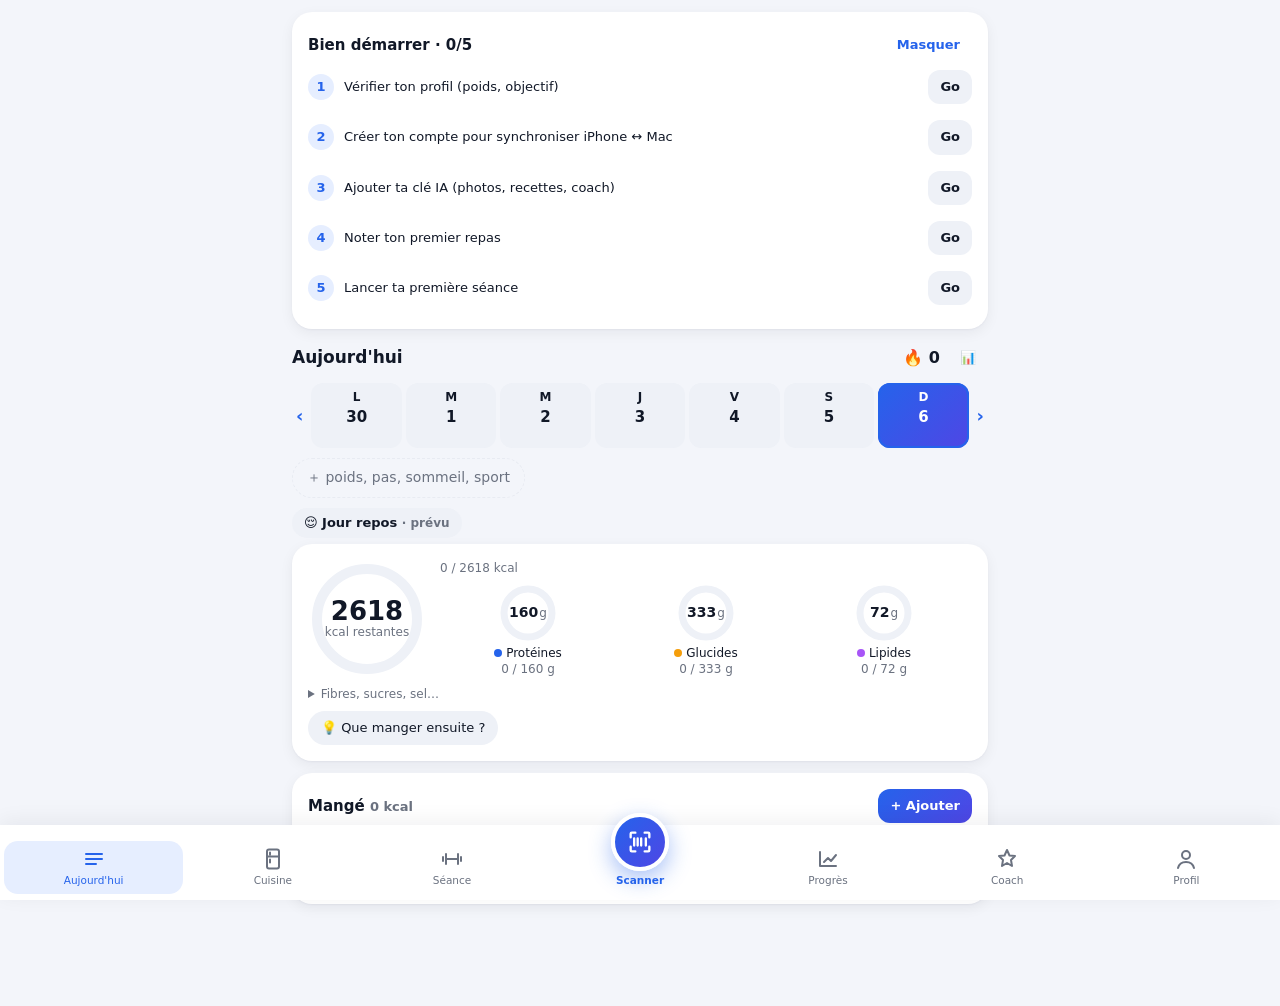
==== commit d7b808a4: "Publication lot 1 + 2 : nutrition (objectifs selon le jour, écran épuré, bilan), cuisine (frigo, cou" ====
--- a/index.html
+++ b/index.html
@@ -87,6 +87,7 @@
 .scanmodes label,.scanmodes button{background:rgba(255,255,255,.14);color:#fff;border-radius:999px;padding:10px 14px;font:600 14px -apple-system,system-ui;cursor:pointer}
 
 .restbar{position:fixed;left:50%;transform:translateX(-50%);bottom:calc(84px + env(safe-area-inset-bottom));width:min(560px,94vw);background:#111827;color:#fff;border-radius:16px;overflow:hidden;z-index:60;box-shadow:0 8px 24px rgba(0,0,0,.25)}
+body:has(#restBar) .toast{bottom:calc(152px + env(safe-area-inset-bottom))}
 .restbar .restfill{position:absolute;inset:0 auto 0 0;background:linear-gradient(90deg,#2563eb,#7c3aed);opacity:.55;transition:width .25s linear}
 .restbar.over .restfill{background:#16a34a;opacity:.8}
 .restbar .restin{position:relative;display:flex;align-items:center;gap:8px;padding:10px 12px}
@@ -136,13 +137,66 @@
 .pstats{display:grid;grid-template-columns:repeat(4,1fr);gap:6px;margin-top:12px;text-align:center}.pstats div{background:var(--chip);border-radius:12px;padding:8px 2px}.pstats b{display:block;font-size:18px}.pstats span{font-size:11px;color:var(--mut)}
 
 .exdone{padding:10px 14px;opacity:.85;cursor:pointer}.exdone .b{font-size:15px}
+/* photos des plats */
+.dimg{flex:none;border-radius:10px;overflow:hidden;background:var(--bg);display:flex;align-items:center;justify-content:center;cursor:pointer;position:relative}
+.dimg img{width:100%;height:100%;object-fit:cover;display:block;animation:dimgIn .4s ease}
+.dimg-thumb{width:84px;height:84px;border-radius:12px}
+.dimg-mini{width:46px;height:46px;border-radius:10px;align-self:center}
+.dimg-wide{width:100%;aspect-ratio:16/9;max-height:200px;margin:4px 0 8px;border-radius:12px}
+.dimg-big{width:100%;aspect-ratio:4/3;margin:8px 0;border-radius:14px}
+.dimg-wait{background:linear-gradient(90deg,var(--bg),var(--line),var(--bg));background-size:200% 100%;animation:dimgShim 1.4s linear infinite}
+.dimg-ph{display:flex;flex-direction:column;align-items:center;gap:2px;font-size:20px;opacity:.7;white-space:normal}
+.dimg-ph small{font-size:10px}
+.dimg-mini .dimg-ph{font-size:13px}.dimg-mini .spin,.dimg-thumb .spin{width:14px;height:14px}
+.dish{margin-top:12px;padding-top:10px;border-top:1px solid var(--line);white-space:pre-wrap}
+.dish-name{font-size:16px;margin-bottom:4px}
+@keyframes dimgShim{from{background-position:200% 0}to{background-position:0 0}}
+@keyframes dimgIn{from{opacity:0}to{opacity:1}}
+.dimg-card{width:100%;aspect-ratio:16/10;border-radius:14px;margin-top:4px}
+.meal-card{padding:10px 0 4px;border-top:1px solid var(--line)}.meal-card:first-of-type{border-top:0}
+.dimg-big{max-height:70vh}
+/* ---- nutrition lot 1 ---- */
+:root{--kc:#0d9488}html.dark{--kc:#2dd4bf}
+.ring .in .big.over,.mring .over{color:var(--mut)}
+.mrings{display:flex;gap:2px;justify-content:space-between}.mring{text-align:center;flex:1}
+.ring.sm2{width:60px;height:60px;margin:0 auto 2px}.ring.sm2 .in{flex-direction:row;gap:1px;align-items:baseline;justify-content:center;padding-top:20px}.ring.sm2 b{font-size:14px}.mring{min-width:0}.mring .xs{white-space:nowrap}
+.dot{display:inline-block;width:8px;height:8px;border-radius:50%;margin-right:4px;vertical-align:middle}
+.dtype{margin:2px 0 6px}.dtpill{background:var(--chip);color:var(--txt);border-radius:999px;padding:6px 12px;font-size:13px;font-weight:600}
+.mhint{padding:4px 2px;opacity:.85}.pgoal{gap:6px;align-items:center;margin-top:8px;flex-wrap:wrap}.pgoal input{width:70px;padding:6px}
+.qagrid{display:grid;grid-template-columns:1fr 1fr;gap:0 10px}
+
+.tag.soon{background:var(--acc2);color:var(--acc);font-weight:600}.czsubs{flex-wrap:nowrap;overflow-x:auto;scrollbar-width:none}.czsubs .chip{white-space:nowrap;flex:none}.czgauge>i:last-child{border-radius:0 6px 6px 0}
+
+/* ===================== Nutrition ===================== */
+.nmore{position:relative}
+.nmore>summary{list-style:none;cursor:pointer;padding:6px 10px}
+.nmore>summary::-webkit-details-marker{display:none}
+.nmore-in{position:absolute;right:0;top:calc(100% + 4px);z-index:5;display:flex;flex-direction:column;gap:6px;padding:8px;background:var(--card,#fff);border-radius:14px;box-shadow:0 8px 24px rgba(0,0,0,.15);white-space:nowrap}
+.ndet{margin-top:8px}.ndet>summary{cursor:pointer}
+.wkrev .wkrev-l{display:grid;gap:3px;margin-top:6px;font-size:14px;cursor:pointer}
+/* ===================== Cuisine (lot 2) : une seule navigation ===================== */
+.cztabs .ktab{position:relative}
+.cztabs .czbadge{position:absolute;top:6px;right:8px;min-width:18px;height:18px;padding:0 5px;border-radius:9px;background:var(--acc);color:#fff;font-size:11px;line-height:18px}
+.cztabs .ktab.on .czbadge{background:#fff;color:var(--acc)}
+.czfold{display:flex;align-items:center}
+/* ===================== Muscu (section Muscu) ===================== */
+.exhead[data-act]{cursor:pointer;align-items:center}.exth{width:64px;flex:none}.exmore{font-size:22px;color:var(--mut);padding:0 4px;line-height:1}
+.exlast .nx{color:var(--txt);font-weight:700;background:rgba(124,58,237,.1);border-radius:6px;padding:0 4px}
+.exin{border-top:1px solid var(--line);margin-top:8px;padding-top:8px}.exrir{margin-top:8px;gap:5px;align-items:center;flex-wrap:nowrap;overflow-x:auto}.exrir .chip{padding:6px 10px;flex:none}
+.exmedia{margin:8px 0}.exph{position:relative;aspect-ratio:850/567;border-radius:14px;overflow:hidden;background:var(--chip)}
+.exph img{position:absolute;inset:0;width:100%;height:100%;object-fit:cover}.exph img.b{animation:exflip 2.6s ease-in-out infinite}
+@keyframes exflip{0%,35%{opacity:0}50%,85%{opacity:1}100%{opacity:0}}
+.exmus{margin:10px 0 4px;line-height:2}.exmus .xs{margin-right:6px}.mtag{display:inline-block;font-size:12px;padding:2px 8px;border-radius:999px;margin:0 4px 0 0;background:rgba(255,138,0,.15);color:var(--txt);line-height:1.6}.mtag.p{background:rgba(217,4,41,.15);font-weight:600}
+.exvar{display:none;margin-top:4px}.exvar.on{display:block}.exv{align-items:center}.exvt{width:56px;height:38px;flex:none;border-radius:8px;overflow:hidden;background:var(--chip)}.exvt img{width:100%;height:100%;object-fit:cover}
+.exhow{margin-top:12px}.exhow summary{font-weight:600;cursor:pointer;padding:6px 0}
+.exacts{border-top:1px solid var(--line);margin-top:12px;padding-top:10px;display:flex;flex-direction:column;gap:8px}.exacts select{width:auto;padding:4px 6px;margin-left:6px}.exacts .ghost.dangertxt{color:var(--red)}
 
 #app{padding-top:calc(12px + env(safe-area-inset-top))}</style>
 <script src="vendor/chart.umd.min.js"></script><script src="vendor/three.min.js"></script><script src="vendor/OrbitControls.js"></script>
 </head><body><div id="app"></div><nav class="tabs" id="nav"></nav><div id="sheet"></div>
 <script>
 const BUILD_CFG = {"url": "https://eicwzeupcccweewzorqh.supabase.co", "anon": "eyJhbGciOiJIUzI1NiIsInR5cCI6IkpXVCJ9.eyJpc3MiOiJzdXBhYmFzZSIsInJlZiI6ImVpY3d6ZXVwY2Njd2Vld3pvcnFoIiwicm9sZSI6ImFub24iLCJpYXQiOjE3OTQ5NDUyNTIsImV4cCI6MjExMDUyMTI1Mn0.7XVI5QM_8nJ0UjwqJ043HyMdNshlfuT1uDzhsctiJY4"};
-const BUILD_VERSION = "1795140030";
+const BUILD_VERSION = "1795373087";
 // ===================== DONNÉES DE BASE =====================
 // Aliments courants : valeurs moyennes pour 100 g (kcal, prot, gluc, lip, fibres). u = portion type en g
 const FOODS_BASE = [
@@ -501,6 +555,7 @@
   const avg = intake.reduce((a, b) => a + b, 0) / intake.length;
   return { ok: true, tdee: avg - slope * 7700, avgIntake: avg, slopeWeek: slope * 7, days: intake.length, weighs: pts.length };
 }
+function tDay(k) { return Object.assign(targets(), typeof dayTargets === "function" ? dayTargets(k || todayKey()) : {}); }
 function targets() {
   const p = profile(); const w = latestWeight();
   const formula = bmr(p, w) * p.activity;
@@ -624,6 +679,141 @@
   return aiJSON(`Lis les chiffres imprimés sous le code-barres (EAN-13 ou EAN-8) sur cette photo. Réponds UNIQUEMENT en JSON : {"barcode":"chiffres ou vide"}`, [blob], "quick");
 }
 const USER_CTX = () => { const p = profile(); const t = targets(); return `Profil : homme ${p.age} ans, ${p.height} cm, ${r1(t.weight)} kg, muscu depuis 7 ans (3-6 séances/sem, split Bras / Pecs-Dos / Jambes, 3×6-8 lourd, foot ou padel 1×/sem). Objectif : ${GOALS[p.goal].label}. Cibles du jour : ${t.kcal} kcal, P ${t.p} g, G ${t.c} g, L ${t.f} g. N'aime pas les fruits de mer ni le poisson (sauf thon, saumon, sardine de temps en temps). Trouve les légumes pénibles à cuisiner : privilégie soupes, veloutés, ratatouille, légumes mixés dans les sauces, surgelés poêlés. Fait ses courses chez Alcampo, Mercadona, Ahorramas (Villanueva de la Cañada, Madrid). Prend whey, créatine, vitamines/oméga-3. Matériel de cuisine : four, micro-ondes, plaques avec poêle et casserole, grille-pain, cuiseur à riz (PAS d'airfryer) : n'utilise que ce matériel.`; };
+
+// ===================== PHOTOS DES PLATS (générées par IA, gardées sur l'appareil) =====================
+// Chaque plat, collation ou recette reçoit une photo réaliste générée une seule fois, puis mise en cache (IndexedDB).
+// 1) Pollinations avec la clé de Profil → Photos des plats (solde gratuit des Quêtes) ; 2) sinon Gemini image, si la clé Gemini y a accès.
+const DI = { db: null, urls: {}, state: {}, meta: {}, src: {}, queue: [], busy: false };
+const DIMG_MODELS = [["tongyi-mai/z-image-turbo", "Réaliste · ≈ 0,004 $ la photo"], ["black-forest-labs/flux.1.1-pro", "Très réaliste · ≈ 0,03 $ la photo"]];
+const DIMG_GEMINI = ["gemini-3.1-flash-image", "gemini-3.1-flash-lite-image", "gemini-3.1-flash-image-preview", "gemini-2.5-flash-image"];
+const DISH_RULE = `Commence CHAQUE plat, collation ou recette proposé par une ligne seule au format exact : « 🍽️ Nom du plat | short English visual description of the finished dish for a food photo (main ingredients, how it is plated) ». N'utilise le symbole 🍽️ nulle part ailleurs.`;
+
+function dishKey(name) { return String(name || "").toLowerCase().normalize("NFD").replace(/[̀-ͯ]/g, "").replace(/[^a-z0-9]+/g, " ").trim().slice(0, 90); }
+function dishHash(s) { let h = 2166136261; for (const c of s) { h ^= c.charCodeAt(0); h = Math.imul(h, 16777619); } return Math.abs(h) % 1e9; }
+function diDB() {
+  if (DI.db) return Promise.resolve(DI.db);
+  return new Promise((res, rej) => { const r = indexedDB.open("muscu_dishimg", 1); r.onupgradeneeded = () => r.result.createObjectStore("d", { keyPath: "key" }); r.onsuccess = () => { DI.db = r.result; res(DI.db); }; r.onerror = () => rej(r.error); });
+}
+async function diGet(key) { const db = await diDB(); return new Promise(res => { const q = db.transaction("d").objectStore("d").get(key); q.onsuccess = () => res(q.result || null); q.onerror = () => res(null); }); }
+async function diPut(it) { const db = await diDB(); return new Promise(res => { const tx = db.transaction("d", "readwrite"); tx.objectStore("d").put(it); tx.oncomplete = res; tx.onerror = res; }); }
+async function diDel(key) { const db = await diDB(); return new Promise(res => { const tx = db.transaction("d", "readwrite"); tx.objectStore("d").delete(key); tx.oncomplete = res; tx.onerror = res; }); }
+
+function dishPrompt(m) {
+  const what = m.desc ? `${m.desc} (dish name: ${m.name})` : `the dish "${m.name}"`;
+  const ings = (m.ings || []).filter(Boolean).slice(0, 8).join(", ");
+  return `Photorealistic professional food photograph of a real, home-cooked single portion of ${what}.${ings ? " Visible ingredients: " + ings + "." : ""} Served on a simple plate or in a bowl as appropriate, appetizing but realistic, natural soft daylight from a window, 45-degree angle, shallow depth of field, true-to-life colors and textures, kitchen table background. No text, no labels, no watermark, no people, no hands, no cutlery in the foreground.`;
+}
+// Réduit l'image (≤ 900 px, JPEG) pour garder le cache léger.
+async function diShrink(blob) {
+  try { const bm = await createImageBitmap(blob); const s = Math.min(1, 900 / Math.max(bm.width, bm.height)); const c = document.createElement("canvas"); c.width = Math.round(bm.width * s); c.height = Math.round(bm.height * s);
+    c.getContext("2d").drawImage(bm, 0, 0, c.width, c.height); return await new Promise(r => c.toBlob(b => r(b || blob), "image/jpeg", 0.85)); } catch (e) { return blob; }
+}
+async function diGemini(prompt) {
+  const key = typeof aiSettings === "function" ? aiSettings().geminiKey : null;
+  if (!key || !navigator.onLine) return null;
+  let bad = {}; try { bad = JSON.parse(localStorage.getItem("dimg_bad") || "{}"); } catch (e) {}
+  const mark = m => { bad[m] = Date.now(); try { localStorage.setItem("dimg_bad", JSON.stringify(bad)); } catch (e) {} };
+  for (const m of DIMG_GEMINI) {
+    if (bad[m] && Date.now() - bad[m] < 864e5) continue; // modèle refusé : on réessaie demain
+    for (const withCfg of [true, false]) {
+      const gen = withCfg ? { responseModalities: ["IMAGE"], imageConfig: { aspectRatio: "4:3" } } : { responseModalities: ["TEXT", "IMAGE"] };
+      const ctl = new AbortController(); const to = setTimeout(() => ctl.abort(), 60000); let r;
+      try { r = await fetch(`https://generativelanguage.googleapis.com/v1beta/models/${m}:generateContent`, { method: "POST", signal: ctl.signal, headers: { "Content-Type": "application/json", "x-goog-api-key": key },
+        body: JSON.stringify({ contents: [{ role: "user", parts: [{ text: prompt }] }], generationConfig: gen }) }); }
+      catch (e) { clearTimeout(to); return null; } clearTimeout(to);
+      if (r.status === 400 && withCfg) continue; // ancienne version sans imageConfig
+      if (r.status === 429) { const t = await r.text().catch(() => ""); if (/limit:\s*0|free_tier/i.test(t)) { mark(m); break; } return null; } // quota du moment : Pollinations prend le relais
+      if (!r.ok) { mark(m); break; }
+      const j = await r.json().catch(() => ({}));
+      const p = (j.candidates?.[0]?.content?.parts || []).find(x => x.inlineData?.data || x.inline_data?.data);
+      if (!p) { mark(m); break; }
+      const d = p.inlineData || p.inline_data; const bin = atob(d.data); const u8 = new Uint8Array(bin.length); for (let i = 0; i < bin.length; i++) u8[i] = bin.charCodeAt(i);
+      return { blob: new Blob([u8], { type: d.mimeType || d.mime_type || "image/png" }), src: "Gemini" };
+    }
+  }
+  return null;
+}
+async function diPollinations(prompt, seed) {
+  const st = typeof aiSettings === "function" ? aiSettings() : {};
+  if (!st.pollKey) return null;
+  if (!navigator.onLine) throw { code: "offline" };
+  const model = st.pollModel || DIMG_MODELS[0][0];
+  const url = `https://gen.pollinations.ai/image/${encodeURIComponent(prompt)}?model=${encodeURIComponent(model)}&width=1024&height=768&seed=${seed}`;
+  for (let i = 0; i < 3; i++) {
+    const ctl = new AbortController(); const to = setTimeout(() => ctl.abort(), 120000); let r;
+    try { r = await fetch(url, { signal: ctl.signal, headers: { Authorization: "Bearer " + st.pollKey } }); } catch (e) { clearTimeout(to); throw { code: "net" }; }
+    clearTimeout(to);
+    if (r.ok && /image/.test(r.headers.get("content-type") || "")) return { blob: await r.blob(), src: "Pollinations" };
+    if (r.status === 401) throw { code: "badkey" };
+    if (r.status === 402) throw { code: "nobalance" };
+    if (r.status !== 429 && r.status < 500) throw { code: "err" + r.status };
+    await new Promise(res => setTimeout(res, (+r.headers.get("retry-after") || 5) * 1000));
+  }
+  throw { code: "busy" };
+}
+async function diGenerate(k, fresh) {
+  const m = DI.meta[k]; const prompt = dishPrompt(m); const seed = fresh ? Math.floor(Math.random() * 1e9) : dishHash(k);
+  const out = (await diPollinations(prompt, seed)) || (await diGemini(prompt));
+  if (!out) throw { code: "nokey" };
+  const blob = await diShrink(out.blob); await diPut({ key: k, blob, src: out.src, name: m.name, t: Date.now() });
+  return { blob, src: out.src };
+}
+function diShow(k) {
+  document.querySelectorAll(`[data-dish="${k}"]`).forEach(el => { el.innerHTML = diInner(k); el.classList.toggle("dimg-wait", !DI.urls[k]); });
+  if (S.sheet === dishSheet && S.dishSheet === k) renderSheet();
+}
+function diRevoke(k) { if (String(DI.urls[k] || "").startsWith("blob:")) URL.revokeObjectURL(DI.urls[k]); }
+function diImgErr(k) { if (DI.state[k] === "err") return; DI.state[k] = "err"; diRevoke(k); delete DI.urls[k]; diDel(k).catch(() => {}); diShow(k); }
+function diInner(k) {
+  if (DI.urls[k]) return `<img src="${esc(DI.urls[k])}" alt="" onerror="diImgErr('${k}')">`;
+  if (DI.state[k] === "err") return `<span class="dimg-ph">📷<small>${{ nokey: "Clé à ajouter", badkey: "Clé refusée", nobalance: "Solde vide", offline: "Hors ligne" }[DI.why] || "Réessayer"}</small></span>`;
+  return `<span class="dimg-ph"><span class="spin"></span></span>`;
+}
+async function diPump() {
+  if (DI.busy) return; DI.busy = true;
+  while (DI.queue.length) {
+    const { k, fresh } = DI.queue.shift();
+    try { const r = await diGenerate(k, fresh); diRevoke(k); DI.urls[k] = URL.createObjectURL(r.blob); DI.src[k] = r.src; DI.state[k] = "ok"; DI.why = ""; }
+    catch (e) { DI.state[k] = "err"; DI.why = e?.code || "err";
+      if (["nokey", "badkey", "nobalance"].includes(DI.why)) { const stop = DI.queue.splice(0); stop.forEach(q => { DI.state[q.k] = "err"; diShow(q.k); }); } }
+    diShow(k);
+  }
+  DI.busy = false;
+}
+async function diEnsure(k) {
+  if (DI.state[k]) return; DI.state[k] = "loading";
+  try { const it = window.indexedDB ? await diGet(k) : null; if (it) { DI.urls[k] = URL.createObjectURL(it.blob); DI.src[k] = it.src; DI.state[k] = "ok"; diShow(k); return; } } catch (e) {}
+  DI.queue.push({ k }); diPump();
+}
+// HTML de la photo d'un plat. size : "thumb" (à côté du plat) ou "wide" (au-dessus d'une recette).
+function dishImg(name, o = {}) {
+  const k = dishKey(name); if (!k) return "";
+  DI.meta[k] = Object.assign({ name }, DI.meta[k] || {}, Object.fromEntries(Object.entries({ desc: o.desc, ings: o.ings }).filter(([, v]) => v && (v.length ?? 1))));
+  if (!DI.urls[k]) setTimeout(() => diEnsure(k), 0);
+  return `<div class="dimg dimg-${o.size || "thumb"}${DI.urls[k] ? "" : " dimg-wait"}" data-dish="${k}" data-act="dishView" data-v="${k}">${diInner(k)}</div>`;
+}
+// Texte de l'IA → texte avec une photo pour chaque plat (lignes « 🍽️ Nom | description »).
+function aiRich(t) {
+  t = String(t ?? ""); const pre = [], dishes = []; let cur = null;
+  for (const l of t.split("\n")) {
+    const m = l.match(/^\s*[#*\s]*🍽️?\s*(.+?)\s*$/u);
+    if (m) { const [nm, ...rest] = m[1].split("|"); cur = { name: nm.replace(/^[*#\s:]+|[*#\s:]+$/g, ""), desc: rest.join("|").replace(/[*#]/g, "").trim(), body: [] }; dishes.push(cur); }
+    else (cur ? cur.body : pre).push(l);
+  }
+  if (!dishes.length) return esc(t);
+  return esc(pre.join("\n").trim()) + dishes.map(d => `<div class="dish">${dishImg(d.name, { desc: d.desc, size: "wide" })}<div class="b dish-name">${esc(d.name)}</div>${esc(d.body.join("\n").trim())}</div>`).join("");
+}
+function dishSheet() {
+  const k = S.dishSheet; const m = DI.meta[k] || { name: k };
+  return `<div class="row between"><h2>${esc(m.name)}</h2><button class="sec small" data-act="closeSheet">Fermer</button></div>
+    <div class="dimg dimg-big${DI.urls[k] ? "" : " dimg-wait"}" data-dish="${k}">${diInner(k)}</div>
+    <p class="xs mut">Photo générée par IA pour illustrer le plat : l'aspect réel peut varier.</p>`;
+}
+const DISH_ACT = {
+  dishView: (el, ev) => { ev?.stopPropagation?.(); const k = el.dataset.v; if (DI.state[k] === "err") { if (["nokey", "badkey"].includes(DI.why)) { toast("Ajoute ta clé Pollinations dans Profil → Photos des plats"); return; } if (DI.why === "nobalance") { toast("Solde Pollinations vide : fais une Quête sur enter.pollinations.ai"); return; } delete DI.state[k]; diEnsure(k); diShow(k); return; } if (!DI.urls[k]) return; S.dishSheet = k; openSheet(dishSheet); },
+  dishRegen: async el => { const k = el.dataset.v; DI.state[k] = "loading"; renderSheet();
+    await diDel(k).catch(() => {}); diRevoke(k); delete DI.urls[k]; diShow(k); DI.queue.unshift({ k, fresh: true }); diPump(); },
+};
 
 // ===================== PLATEFORME : APP HORS-LIGNE (PWA) =====================
 // Données : stockées sur l'appareil (fonctionne sans internet), synchronisées avec Supabase dès qu'il y a du réseau.
@@ -783,7 +973,12 @@
   </div>
   <div class="card"><h2>IA</h2><p class="xs mut">Photo des plats, description, étiquettes, recettes, coach : Google Gemini (clé gratuite sur aistudio.google.com).</p>
     <label>Clé API Gemini</label><input id="aiKey" type="password" value="${esc(st.geminiKey || "")}" placeholder="AIza…"><button class="small" style="margin-top:8px" data-act="aiKeySave">Enregistrer</button>
-    ${st.geminiKey ? `<span class="tag grn" style="margin-left:8px">clé enregistrée</span>` : ""}</div>`;
+    ${st.geminiKey ? `<span class="tag grn" style="margin-left:8px">clé enregistrée</span>` : ""}</div>
+  <div class="card"><h2>Photos des plats</h2><p class="xs mut">Une photo réaliste générée pour chaque plat, collation ou recette créé par l'IA, puis gardée sur l'appareil. Service : Pollinations (enter.pollinations.ai → Keys), payé avec ton solde gratuit des Quêtes.</p>
+    <label>Clé Pollinations</label><input id="pollKey" type="password" value="${esc(st.pollKey || "")}" placeholder="sk_…">
+    <label>Qualité</label><select id="pollModel">${DIMG_MODELS.map(([v, l]) => `<option value="${v}" ${(st.pollModel || DIMG_MODELS[0][0]) === v ? "selected" : ""}>${l}</option>`).join("")}</select>
+    <button class="small" style="margin-top:8px" data-act="pollSave">Enregistrer</button>${st.pollKey ? `<span class="tag grn" style="margin-left:8px">clé enregistrée</span>` : ""}
+    ${S.pollBal ? `<p class="xs" style="margin-top:6px">${esc(S.pollBal)}</p>` : ""}</div>`;
 }
 const PLATFORM_ACT = {
   cfgSave: () => { LS.set("muscu_cfg", { url: $("#cfgUrl").value.trim().replace(/\/$/, ""), anon: $("#cfgAnon").value.trim() }); render(); },
@@ -791,7 +986,9 @@
   signup: async () => { try { await Sync.auth("signup", $("#auEmail").value.trim(), $("#auPass").value); toast("Compte créé et connecté"); } catch (e) { toast(e.message); } render(); },
   logout: () => { Sync.logout(); render(); },
   syncNow: async () => { await Sync.run(true); toast(Store.syncErr ? "Erreur : " + Store.syncErr : "Synchronisé"); render(); },
-  aiKeySave: () => { Store.set("settings", Object.assign({}, aiSettings(), { geminiKey: $("#aiKey").value.trim() })); toast("Clé IA enregistrée"); }
+  aiKeySave: () => { Store.set("settings", Object.assign({}, aiSettings(), { geminiKey: $("#aiKey").value.trim() })); toast("Clé IA enregistrée"); },
+  pollSave: () => { const k = $("#pollKey").value.trim(); if (k && !/^sk_/.test(k)) { toast("La clé doit commencer par sk_"); return; }
+    Store.set("settings", Object.assign({}, aiSettings(), { pollKey: k, pollModel: $("#pollModel").value })); Object.keys(DI.state).forEach(x => { if (DI.state[x] !== "ok") delete DI.state[x]; }); toast("Photos des plats : réglages enregistrés"); render(); }
 };
 if ("serviceWorker" in navigator && location.protocol.startsWith("http")) navigator.serviceWorker.register("sw.js").catch(() => {});
 // ---------- Mises à jour automatiques ----------
@@ -1924,7 +2121,7 @@
 function render() {
   if (isEditing()) { pendingRender = true; return; }
   pendingRender = false;
-  const views = { today: viewToday, fridge: viewKitchen, workout: viewWorkout, progress: viewProgress, coach: viewCoach, profile: viewProfile };
+  const views = { today: typeof viewTodayN === "function" ? viewTodayN : viewToday, fridge: viewKitchen, workout: viewWorkout, progress: viewProgress, coach: viewCoach, profile: viewProfile };
   const sy = window.scrollY;
   $("#app").classList.toggle("wide", (S.tab === "workout" && S.wMode === "3d") || S.tab === "fridge"); $("#app").classList.toggle("full", S.tab === "workout" && S.wMode === "3d");
   $("#app").innerHTML = (views[S.tab] || viewToday)();
@@ -1979,18 +2176,19 @@
   return `<div class="grow"><div class="row between xs"><span class="b">${label}</span><span class="mut">${r0(v)} / ${max} g</span></div><div class="bar"><i style="width:${Math.min(100, max ? v / max * 100 : 0)}%;background:${v > max * 1.1 ? "var(--red)" : color}"></i></div></div>`;
 }
 function viewToday() {
-  const k = S.day, d = day(k), t = dayTotals(k), T = targets();
+  const k = S.day, d = day(k), t = dayTotals(k), T = Object.assign(targets(), typeof dayTargets === "function" ? dayTargets(k) : {});
   const left = T.kcal - t.kcal;
   const sugarMax = r0(T.kcal * 0.1 / 4), satMax = r0(T.kcal * 0.1 / 9);
   const mini = (lab, v, ref, max) => `<span class="${max ? (v > ref ? "tag red" : "tag") : (v >= ref ? "tag grn" : "tag")}">${lab} ${r1(v)}/${ref} g</span>`;
-  const entryRow = e => `<div class="entry" data-act="editEntry" data-v="${e.id}"><div><div>${esc(e.name)}${e.brand ? ` <span class="mut xs">${esc(e.brand)}</span>` : ""}</div><div class="mut xs">${e.src === "estim" ? "estimation" : e.g + " g"} · P ${r0(e.n.p)} · G ${r0(e.n.c)} · L ${r0(e.n.f)}${e.meal ? " · " + esc(e.meal) : ""}${e.src === "ia" ? " · estimé IA" : ""}</div></div><div class="b">${r0(e.n.kcal)}</div></div>`;
+  const entryRow = e => `<div class="entry" data-act="editEntry" data-v="${e.id}">${e.src === "plan" || e.src === "recette" ? dishImg(e.name, { size: "mini" }) : ""}<div class="grow"><div>${esc(e.name)}${e.brand ? ` <span class="mut xs">${esc(e.brand)}</span>` : ""}</div><div class="mut xs">${e.src === "estim" ? "estimation" : e.src === "rapide" ? "ajout rapide" : e.g + " g"} · P ${r0(e.n.p)} · G ${r0(e.n.c)} · L ${r0(e.n.f)}${e.meal ? " · " + esc(e.meal) : ""}${e.src === "ia" ? " · estimé IA" : ""}</div></div><div class="b">${r0(e.n.kcal)}</div></div>`;
   const all = (d.entries || []).slice().sort((x, y) => (y.t || 0) - (x.t || 0));
   const groups = S.byMeal ? ["", ...MEALS].map(m => [m, all.filter(e => (e.meal || "") === m)]).filter(([m, es]) => es.length) : [];
   const meals = `<div class="card"><div class="row between"><h3 style="margin:0">Ce que j'ai mangé <span class="mut sm">${r0(t.kcal)} kcal</span></h3><div class="row" style="gap:6px"><button class="small sec" data-act="copyYesterday" title="Copier tout ce que j'ai mangé hier">↺ Copier hier</button><button class="small" data-act="openAdd" data-v="">+ Ajouter</button></div></div>
     ${all.length ? `<div class="row xs" style="margin:8px 0 2px;gap:6px"><button class="chip ${S.byMeal ? "" : "on"}" data-act="byMeal" data-v="0">Tout</button><button class="chip ${S.byMeal ? "on" : ""}" data-act="byMeal" data-v="1">Par repas</button>${all.length ? `<button class="ghost small" style="margin-left:auto" data-act="favMeal" data-v="__all">★ Favori</button>` : ""}</div>` : ""}
     ${!all.length && (day(addDays(k, -1)).entries || []).length ? `<button class="sec" style="width:100%;margin:6px 0" data-act="copyYesterday">↺ Même chose qu'hier (${r0(dayTotals(addDays(k, -1)).kcal)} kcal) : tout copier</button>` : ""}
     ${!all.length && k <= todayKey() ? `<button class="ghost small" style="width:100%;margin:2px 0 4px" data-act="estimOpen">🤷 Journée oubliée ? Mets une estimation de tes kcal de la journée</button>` : ""}
-    ${!all.length ? `<p class="mut sm">${k > todayKey() ? "Jour à venir : prépare tes repas à l'avance, ils seront comptés ce jour-là." : "Rien pour l'instant."} Touche <b>Scanner</b> en bas, ou « + Ajouter ». Pas besoin de choisir un repas.</p>` : S.byMeal ? groups.map(([m, es]) => `<div class="xs b mut" style="margin-top:10px">${esc(mealLabel(m))} · ${r0(es.reduce((s, e) => s + e.n.kcal, 0))} kcal</div>` + es.map(entryRow).join("")).join("") : all.map(entryRow).join("")}
+    ${!all.length ? `<p class="mut sm">${k > todayKey() ? "Jour à venir : prépare tes repas à l'avance, ils seront comptés ce jour-là." : "Rien pour l'instant."} Touche <b>Scanner</b> en bas, ou « + Ajouter ». Pas besoin de choisir un repas.</p>` : S.byMeal ? (typeof mealGroupsHTML === "function" ? mealGroupsHTML(k, all, entryRow, T) : groups.map(([m, es]) => `<div class="xs b mut" style="margin-top:10px">${esc(mealLabel(m))} · ${r0(es.reduce((s, e) => s + e.n.kcal, 0))} kcal</div>` + es.map(entryRow).join("")).join("")) : all.map(entryRow).join("")}
+    ${!S.byMeal && typeof mealHintLine === "function" ? mealHintLine(k, T) : ""}
   </div>`;
   const scale = (key, lab) => `<div><div class="xs mut">${lab}</div><div class="scale">${[1, 2, 3, 4, 5].map(i => `<button class="${d[key] === i ? "on" : ""}" data-act="setScale" data-k="${key}" data-v="${i}">${i}</button>`).join("")}</div></div>`;
   const h = new Date().getHours(); const hello = h < 6 ? "Bonne nuit" : h < 13 ? "Bonjour" : h < 19 ? "Salut" : "Bonsoir";
@@ -2003,16 +2201,17 @@
   <div class="qa"><button data-act="openAdd" data-v=""><span>🍽️</span>Aliment</button><button data-act="tab" data-v="workout"><span>🏋️</span>Séance</button><button data-act="quickWeight"><span>⚖️</span>Poids</button><button data-act="tab" data-v="fridge"><span>🧊</span>Frigo</button></div>` : ""}
 ${weekStripHTML(k)}
   ${k > todayKey() ? "" : dailyStripHTML(d)}
-  <div class="card" style="margin-top:4px"><div class="row" style="gap:14px">
+  ${typeof dayTypePillHTML === "function" ? dayTypePillHTML(k) : ""}
+  <div class="card" style="margin-top:4px">${typeof remainHTML === "function" ? remainHTML(t, T) : `<div class="row" style="gap:14px">
     <div class="ring">${ring(t.kcal, T.kcal, "var(--acc)")}<div class="in"><div class="big">${r0(Math.abs(left))}</div><div class="xs mut">${left >= 0 ? "kcal restantes" : "kcal en trop"}</div></div></div>
     <div class="grow" style="display:flex;flex-direction:column;gap:9px">
       <div class="xs mut">${r0(t.kcal)} / ${T.kcal} kcal${t.actKcal ? ` · sport +${r0(t.actKcal)} kcal` : ""}</div>
       ${macroBar("Protéines", t.p, T.p, "var(--p)")}${macroBar("Glucides", t.c, T.c, "var(--c)")}${macroBar("Lipides", t.f, T.f, "var(--f)")}
-    </div></div>
+    </div></div>`}
     <div class="chips" style="margin-top:10px">${mini("Fibres", t.fib, 30)}${mini("Sucres", t.sugar, sugarMax, 1)}${mini("Sel", t.salt, 5, 1)}${mini("Saturés", t.satfat, satMax, 1)}</div>
     ${Object.keys(t.micro).length ? `<details style="margin-top:8px"><summary class="xs mut">Micronutriments (estimés pour les aliments analysés par l'IA)</summary><div class="chips" style="margin-top:6px">${Object.entries(MICRO_REFS).map(([m, [l, u, ref]]) => t.micro[m] != null ? `<span class="tag ${t.micro[m] >= ref ? "grn" : ""}">${l} ${r0(t.micro[m])}/${ref} ${u}</span>` : "").join("")}</div><p class="xs mut">Repères EFSA pour un homme adulte.</p></details>` : ""}
     <div class="row" style="margin-top:10px;gap:6px"><button class="chip" data-act="aiFinish">💡 Que manger ensuite ?</button><button class="chip" data-act="aiFridge">🧊 Recette avec mon frigo</button></div>
-    ${S.aiOut.today ? `<div class="ai-out">${esc(S.aiOut.today)}</div>` : ""}
+    ${S.aiOut.today ? `<div class="ai-out">${aiRich(S.aiOut.today)}</div>` : ""}
   </div>
   ${meals}`;
 }
@@ -2021,7 +2220,7 @@
 function dailyStripHTML(d) {
   const p = profile(); const sport = (d.acts || []).reduce((t, a) => t + a.min, 0);
   const pill = (ico, val, ph) => `<button class="dpill ${val ? "" : "empty"}" data-act="openDaily">${ico} ${val || ph}</button>`;
-  return `<div class="dstrip">${pill("⚖️", d.weight ? r1(d.weight) + " kg" : "", "Poids")}${pill("👣", d.steps ? d.steps.toLocaleString("fr-FR") : "", "Pas")}${pill("😴", d.sleep ? d.sleep + " h" : "", "Sommeil")}${pill("⚽", sport ? sport + " min" : "", "Sport")}${p.moodTrack ? pill("🙂", d.mood ? d.mood + "/5" : "", "Humeur") : ""}</div>`;
+  return `<div class="dstrip">${pill("⚖️", typeof weightPillVal === "function" ? weightPillVal(d, S.day) : d.weight ? r1(d.weight) + " kg" : "", "Poids")}${pill("👣", d.steps ? d.steps.toLocaleString("fr-FR") : "", "Pas")}${pill("😴", d.sleep ? d.sleep + " h" : "", "Sommeil")}${pill("⚽", sport ? sport + " min" : "", "Sport")}${p.moodTrack ? pill("🙂", d.mood ? d.mood + "/5" : "", "Humeur") : ""}</div>`;
 }
 function dailySheet() {
   const d = day(S.day); const p = profile();
@@ -2058,7 +2257,7 @@
 // ---------- Feuille d'ajout ----------
 function addSheet() {
   const A = S.add;
-  const tabs = [["search", "Rechercher"], ["scan", "📷 Scanner"], ["photo", "Photo du plat"], ["ia", "Décrire (IA)"], ["recipes", "Recettes"], ["fav", "Favoris"]];
+  const tabs = [["search", "Rechercher"], ["scan", "📷 Scanner"], ["photo", "Photo du plat"], ["ia", "Décrire (IA)"], ["recipes", "Recettes"], ["fav", "Favoris"], ["quick", "⚡ Rapide"]];
   let body = "";
   if (A.items) body = pendingItemsHTML();
   else if (A.sel) body = selFoodHTML();
@@ -2088,6 +2287,7 @@
         <label class="btn" style="display:block;text-align:center;background:var(--chip);color:var(--txt)">📸 Photo du produit et/ou de ses valeurs nutritionnelles<input type="file" accept="image/*" multiple data-file="prodphotos" style="display:none"></label>
         <p class="xs mut c" style="margin:6px 0 14px">1 à 3 photos : l'avant du paquet, le tableau « Información nutricional »… L'IA lit le nom et les valeurs.</p>
         <div class="row"><label class="btn sec small" style="background:var(--chip);color:var(--txt);white-space:nowrap">Photo du code<input type="file" accept="image/*" capture="environment" data-file="barcode" style="display:none"></label><input id="bcManual" inputmode="numeric" placeholder="ou tape le code"><button class="small sec" data-act="bcManual">OK</button></div>`;
+  } else if (A.tab === "quick" && typeof quickAddHTML === "function") { body = quickAddHTML();
   } else if (A.tab === "recipes") { body = recipesTabHTML();
   } else if (A.tab === "fav") {
     const favs = Store.get("favs", { items: [] }).items || [];
@@ -2109,6 +2309,7 @@
     <label>Portion</label><div class="chips">${ports.map(([l, v]) => `<button class="chip ${+S.add.g === v ? "on" : ""}" data-act="gSet" data-v="${v}">${esc(l)} <span class="xs" style="opacity:.7">${v} g</span></button>`).join("")}</div>
     <label>Quantité (g)</label><div class="stepper"><button data-act="gStep" data-v="-10">−</button><input id="gIn" type="number" inputmode="decimal" value="${g}" data-input="g"><button data-act="gStep" data-v="10">+</button></div>
     <div class="row xs" style="gap:6px;margin-top:6px"><span class="mut">Nombre :</span>${[0.5, 1, 2, 3].map(k => `<button class="chip" data-act="gMul" data-v="${k}">×${k}</button>`).join("")}</div>
+    ${typeof portionGoalHTML === "function" ? portionGoalHTML(f) : ""}
     <div class="card" style="margin-top:10px" id="selN"><b>${r0(n.kcal)} kcal</b> · P ${r1(n.p)} g · G ${r1(n.c)} g · L ${r1(n.f)} g</div>
     <div class="row"><button class="sec grow" data-act="selBack">Retour</button><button class="grow" data-act="selAdd">Ajouter</button></div>`;
 }
@@ -2155,23 +2356,7 @@
   return `<svg class="musc" viewBox="0 0 210 196" style="width:100%;max-width:420px;display:block;margin:auto">${sil(0)}${shapes(MUSC_FRONT, 0)}${sil(110)}${shapes(MUSC_BACK, 110)}
     ${mini ? "" : `<text x="50" y="195" font-size="6" text-anchor="middle" fill="var(--mut)">Face</text><text x="160" y="195" font-size="6" text-anchor="middle" fill="var(--mut)">Dos</text>`}</svg>`;
 }
-function exMuscleSheet(exId) {
-  return () => {
-    const x = getEx(exId);
-    return `<div class="row between"><h2>${esc(x.name)}</h2><button class="sec small" data-act="closeSheet">Fermer</button></div>
-      <div class="chips" style="margin-bottom:8px"><button class="chip ${S.bodyAnim === false ? "" : "on"}" data-act="bodyMode" data-v="1">🎬 Mouvement</button><button class="chip ${S.bodyAnim === false ? "on" : ""}" data-act="bodyMode" data-v="0">💪 Muscles (statique)</button></div>
-      ${body3DHolderHTML("min(64vh, 620px)", S.bodyAnim !== false)}
-      <div class="row xs" style="gap:12px;justify-content:center;margin:6px 0"><span><b style="color:#d90429">●</b> principal</span><span><b style="color:#ff8a00">●</b> secondaire</span><span>clignote = partie ciblée</span></div>
-      <h3>Muscles principaux</h3><ul class="sm">${x.prim.map(m => `<li>${MUSCLES[m][0]}${x.focus.includes(m) ? " <b>(ciblé)</b>" : ""}</li>`).join("")}</ul>
-      ${x.sec.length ? `<h3>Secondaires</h3><ul class="sm">${x.sec.map(m => `<li>${MUSCLES[m][0]}</li>`).join("")}</ul>` : ""}
-      ${x.note ? `<div class="reco">${esc(x.note)}</div>` : ""}
-      ${EX_VARIANTS[x.id] ? `<h3>Variantes populaires</h3>${EX_VARIANTS[x.id].map(([n, d]) => `<div class="entry" style="align-items:flex-start"><div><div class="sm b">${esc(n)}</div><div class="xs mut">${esc(d)}</div></div></div>`).join("")}` : ""}
-      ${EX_CUES[x.id] ? `<h3>Exécution</h3><ol class="sm">${EX_CUES[x.id].map(c => `<li>${esc(c)}</li>`).join("")}</ol>` : ""}
-      <h3>Rôle des muscles travaillés</h3>${x.prim.concat(x.sec).filter((m, k, a) => a.indexOf(m) === k && MUSCLE_INFO[m]).map(m => `<p class="sm" style="margin:4px 0"><b>${esc(MUSCLES[m][0])}</b> — ${esc(MUSCLE_INFO[m])}</p>`).join("")}
-      ${(() => { const alts = typeof replacementsFor === "function" ? replacementsFor(x.id).slice(0, 3) : []; return alts.length ? `<h3>Alternatives dans ta salle</h3><p class="sm">${alts.map(a => esc(getEx(a).name)).join(" · ")}</p>` : ""; })()}
-      ${(() => { const h = exerciseHistory(x.id)[0]; const ws = h ? (h.sets || []).filter(z => !z.wu) : []; if (!ws.length) return ""; return `<p class="xs mut">🔥 Ta dernière fois (${ws.map(z => z.w + "×" + z.r).join(", ")}) ≈ ${r0(exKcal(x.id, ws))} kcal (<a href="#" data-act="energyInfo" style="color:var(--acc)">calcul</a>)</p>`; })()}`;
-  };
-}
+// fiche exercice (exMuscleSheet) : voir program.js (section Muscu)
 
 // ===================== SÉANCE =====================
 function viewWorkout() {
@@ -2210,34 +2395,7 @@
     <div class="card"><label>Notes de séance</label><textarea id="wNotes" placeholder="sensations, douleurs, machine prise…">${esc(w.notes || "")}</textarea>
     <div class="row" style="margin-top:10px"><button class="danger grow" data-act="cancelW">Abandonner</button><button class="grow" data-act="finishW">Terminer la séance</button></div></div>`;
 }
-function exCard(w, e, i) {
-  if (e.done) { const x0 = getEx(e.id); const ws = (e.sets || []).filter(s => !s.wu);
-    return `<div class="card exdone" data-act="exReopen" data-i="${i}"><div class="row between" style="align-items:center"><div><div class="b">✅ ${esc(x0.name)}</div>
-      <div class="xs mut">${ws.length} série${ws.length > 1 ? "s" : ""} · ${ws.map(s => `${s.w}×${s.r}${s.rir != null ? ` @${s.rir}` : ""}`).join(" · ")}</div></div><button class="ghost small" data-act="exReopen" data-i="${i}">Modifier</button></div></div>`; }
-  const x = getEx(e.id); const sug = suggestion(e.id, w._id); const hist = exerciseHistory(e.id, w._id);
-  const last = hist[0]; const [lo, hi] = repRange(e.id);
-  const lastW = (e.sets || []).filter(s => !s.wu).slice(-1)[0]; const dr = S.draft[i] || (S.draft[i] = { w: lastW?.w ?? sug.w ?? "", r: lastW?.r ?? "", rir: null, wu: false });
-  const alts = ALTERNATIVES[e.id] || [];
-  const prev = (e.sets || []);
-  const dl = isDeload() ? `<div class="reco xs" style="margin:6px 0">🔋 Décharge : fais environ <b>${Math.max(1, Math.round((program()[w.name]?.sets?.[e.id] || 3) / 2))} série(s)</b> à la charge habituelle, en gardant 3-4 reps en réserve.</div>` : "";
-  return `<div class="card">${dl}<div class="exhead"><div style="display:flex;gap:10px;align-items:flex-start"><div style="width:110px;flex:none;cursor:pointer;text-align:center" data-act="showMusc" data-v="${e.id}">${bodyThumbHTML({ prim: x.prim, sec: x.sec, focus: x.focus })}<div class="xs" style="color:var(--acc,#3b82f6)">🎬 Comment faire</div></div><div><h3 style="margin:0">${esc(x.name)}</h3><div class="xs mut">${x.focus.map(m => MUSCLES[m][0]).join(", ")}</div></div></div>
-    <div class="row" style="gap:2px">${alts.length ? `<button class="ghost small" data-act="swapEx" data-i="${i}" title="Variante">⇄</button>` : ""}<button class="ghost small" data-act="refuse" data-i="${i}" title="Je ne veux pas faire cet exercice">🚫</button><button class="ghost small" data-act="exUp" data-i="${i}" title="Monter">↑</button><button class="danger small" data-act="rmEx" data-i="${i}" title="Retirer">✕</button></div></div>
-    <div class="row sm" style="margin:6px 0;gap:6px;flex-wrap:wrap"><span class="mut">Fourchette :</span><select data-act="range" data-v="${e.id}" style="width:auto;padding:4px 6px">${[[6, 8], [6, 10], [8, 10], [8, 12], [10, 15], [12, 20]].map(([a, b]) => `<option value="${a}-${b}" ${a === lo && b === hi ? "selected" : ""}>${a}-${b} reps</option>`).join("")}</select></div>
-    ${last ? `<div class="xs mut">Dernière fois (${fmtDay(dateKey(new Date(last.date)))}) : ${last.sets.map(s => `${s.w}×${s.r}${s.rir != null ? ` @${s.rir}` : ""}`).join(" · ")}</div>` : ""}
-    <div class="reco ${sug.up ? "good" : ""} sm">${esc(sug.text)}</div>
-    ${prev.length ? `<div class="set xs mut"><span>#</span><span>kg</span><span>reps</span><span>RIR · repos</span><span></span></div>` : ""}
-    ${prev.map((s, j) => { const rest = j > 0 ? s.t - prev[j - 1].t : null; const n = prev.slice(0, j + 1).filter(z => !z.wu).length; const ghostSet = !s.wu && last ? (last.sets || []).filter(z => !z.wu)[n - 1] : null;
-      return `<div class="set ${s.wu ? "wu" : ""}"><span class="mut">${s.wu ? "É" : n}</span><span class="b">${s.w}</span><span class="b">${s.r} ${s.wu ? "" : ghostBadge(ghostCmp(s, ghostSet))}</span><span class="xs">${s.rir != null && !s.wu ? "RIR " + s.rir : ""}${rest ? ` · ${fmtDur(rest)}` : ""}</span><button class="danger small" data-act="delSet" data-i="${i}" data-j="${j}">✕</button></div>`; }).join("")}
-    ${ghostSummary(e, last)}
-    ${(() => { const done = prev.length ? exKcal(e.id, prev) : 0; const nW = prev.filter(z => !z.wu).length; const gs = last ? (last.sets || []).filter(z => !z.wu)[nW] : null;
-      return `${gs ? `<div class="ghostline xs">👻 Série ${nW + 1} la dernière fois : <b>${gs.w} kg × ${gs.r}</b>${gs.rir != null ? ` @RIR ${gs.rir}` : ""} — à égaler ou battre</div>` : ""}
-      <div class="xs mut" style="margin-top:4px">🔥 ${done ? `≈ <b>${r0(done)} kcal</b> pour ces séries` : `Prévu (${hi} reps à ${dr.w || "?"} kg) : ≈ ${dr.w ? r0(setKcal(e.id, +dr.w, hi)) : "?"} kcal / série`} <a href="#" data-act="energyInfo" style="color:var(--acc)">comment ?</a></div>`; })()}
-    <div style="border-top:1px solid var(--line);margin-top:8px;padding-top:8px">
-      <div class="row"><div class="grow"><div class="xs mut">Charge (kg)</div><div class="stepper"><button data-act="dStep" data-i="${i}" data-k="w" data-v="-${profile().increment}">−</button><input type="number" inputmode="decimal" value="${dr.w}" data-input="draft" data-i="${i}" data-k="w"><button data-act="dStep" data-i="${i}" data-k="w" data-v="${profile().increment}">+</button></div>${BARBELL.has(e.id) && dr.w ? plateHTML(+dr.w) : ""}</div>
-      <div class="grow"><div class="xs mut">Reps</div><div class="stepper"><button data-act="dStep" data-i="${i}" data-k="r" data-v="-1">−</button><input type="number" inputmode="numeric" value="${dr.r}" data-input="draft" data-i="${i}" data-k="r" placeholder="${hi}"><button data-act="dStep" data-i="${i}" data-k="r" data-v="1">+</button></div></div></div>
-      <div class="row" style="margin-top:8px;flex-wrap:wrap"><span class="xs mut">RIR (reps en réserve)</span>${[0, 1, 2, 3, 4].map(v => `<button class="chip ${dr.rir === v && !dr.wu ? "on" : ""}" data-act="dRir" data-i="${i}" data-v="${v}">${v === 4 ? "4+" : v}</button>`).join("")}<button class="chip ${dr.wu ? "on" : ""}" data-act="dWu" data-i="${i}">Échauff.</button></div>
-      <div class="row" style="margin-top:8px;gap:8px"><button class="grow" data-act="logSet" data-i="${i}">Valider la série</button>${prev.some(z => !z.wu) ? `<button class="sec small" style="flex:none;padding:8px 12px" data-act="exDone" data-i="${i}" title="Replier l'exercice">✓ Exercice fini</button>` : ""}</div></div></div>`;
-}
+// carte d'exercice en séance (exCard) : voir program.js (section Muscu)
 function exPickerSheet(mode, idx) {
   return () => {
     const q = (S.exQ || "").toLowerCase();
@@ -2269,7 +2427,7 @@
   const recs = exIds.map(id => { const h = exerciseHistory(id); const best = h.flatMap(x => x.sets).reduce((b, s) => !b || e1rm(s) > e1rm(b) ? s : b, null); return { id, best }; }).filter(x => x.best);
   return `${statusBanner()}<h1>Progrès</h1>
     ${bilanCardHTML()}
-    <div class="card"><h2>Poids</h2><canvas id="chW" height="180"></canvas><p class="xs mut">Points = pesées · ligne = tendance lissée (moins sensible à l'eau et au sel).</p></div>
+    <div class="card"><h2>Poids</h2>${typeof weightLineHTML === "function" ? weightLineHTML() : ""}<canvas id="chW" height="180"></canvas><p class="xs mut">Points = pesées · ligne = tendance lissée (moins sensible à l'eau et au sel).</p></div>
     <div class="card"><h2>Calories (14 derniers jours)</h2><canvas id="chK" height="180"></canvas></div>
     <div class="card"><h2>Progression par exercice</h2>${exIds.length ? `<select data-act="progEx">${exIds.map(id => `<option value="${id}" ${id === S.progEx ? "selected" : ""}>${esc(getEx(id).name)}</option>`).join("")}</select><canvas id="chE" height="180" style="margin-top:8px"></canvas><p class="xs mut">1RM estimé (formule d'Epley) de ta meilleure série + charge max de chaque séance.</p>` : `<p class="mut sm">Enregistre des séances pour voir ta progression.</p>`}</div>
     <div class="card"><h2>Volume des 7 derniers jours</h2><p class="xs mut">Séries dures par muscle (secondaire = ½). Repère des études : ~10-20 séries/semaine pour l'hypertrophie (Schoenfeld 2017, Pelland 2024).</p>
@@ -2341,7 +2499,7 @@
     <div class="card"><h2>Bilan IA de la semaine</h2><p class="xs mut">Analyse de tes 7 derniers jours (nutrition, poids, séances, sommeil), fondée sur les études.</p>
       <button data-act="aiWeek" ${S.busy.week ? "disabled" : ""}>${S.busy.week ? '<span class="spin"></span> Analyse…' : "Lancer le bilan"}</button>${S.aiOut.week ? `<div class="ai-out">${esc(S.aiOut.week)}</div>` : ""}</div>
     <div class="card"><h2>Pose une question au coach</h2>
-      ${S.chat.map(m => `<div class="ai-out" style="${m.role === "user" ? "background:var(--acc2)" : ""}">${esc(m.content)}</div>`).join("")}
+      ${S.chat.map(m => `<div class="ai-out" style="${m.role === "user" ? "background:var(--acc2)" : ""}">${m.role === "user" ? esc(m.content) : aiRich(m.content)}</div>`).join("")}
       <textarea id="chatIn" placeholder="ex. Est-ce que je devrais faire mes biceps avant mes triceps ? Combien de créatine par jour ?" style="margin-top:8px"></textarea>
       <div class="row" style="margin-top:6px"><button class="grow" data-act="chatSend" ${S.busy.chat ? "disabled" : ""}>${S.busy.chat ? '<span class="spin"></span>' : "Envoyer"}</button>${S.chat.length ? `<button class="sec" data-act="chatClear">Effacer</button>` : ""}</div></div>`;
 }
@@ -2360,7 +2518,7 @@
   const nDays = Store.ids("d-").filter(k => (Store.get(k)?.entries || []).length).length;
   return `${statusBanner()}<h1>Profil</h1>
     <div class="card profhead"><div class="row" style="gap:14px;align-items:center"><div class="avatar">V</div><div><div class="b" style="font-size:20px">Vuthy</div>
-      <div class="xs mut">${p.age || "?"} ans · ${p.height || "?"} cm · ${wk.avg ?? r1(latestWeight())} kg${wk.avg ? " (moyenne de la semaine)" : ""}</div><div class="xs">🎯 ${esc(GOALS[p.goal].label)} · ${T.kcal} kcal</div></div></div>
+      <div class="xs mut">${p.age || "?"} ans · ${p.height || "?"} cm · ${typeof weightTrendAt === "function" && weightTrendAt().trend != null ? `${weightTrendAt().trend} kg tendance · pesée ${r1(weightTrendAt().raw)}` : `${wk.avg ?? r1(latestWeight())} kg${wk.avg ? " (moyenne de la semaine)" : ""}`}</div><div class="xs">🎯 ${esc(GOALS[p.goal].label)} · ${T.kcal} kcal</div></div></div>
       <div class="pstats"><div><b>${nW}</b><span>séances</span></div><div><b>${nDays}</b><span>jours notés</span></div><div><b>🔥 ${typeof streakDays === "function" ? streakDays() : 0}</b><span>d'affilée</span></div><div><b>${nB}</b><span>bilans</span></div></div>
       <div class="row" style="gap:6px;flex-wrap:wrap;margin-top:10px"><button class="sec small" data-act="blOpen">📸 Bilan de la semaine</button><button class="sec small" data-act="checkinHist">📋 Check-ins</button><button class="sec small" data-act="quickWeight">⚖️ Mon poids</button></div></div>
     <div class="card"><h2>Objectif</h2><div class="chips">${Object.entries(GOALS).map(([k, g]) => `<button class="chip ${p.goal === k ? "on" : ""}" data-act="setGoal" data-v="${k}">${g.label}</button>`).join("")}</div>
@@ -2372,6 +2530,7 @@
       ${f("manualKcal", "Kcal manuelles (vide = auto)", p.manualKcal, "10")}${f("increment", "Cran de charge (kg)", p.increment, "0.5")}</div>
       <button style="margin-top:10px" data-act="saveProfile">Enregistrer</button>
       <p class="xs mut">Cibles actuelles : ${T.kcal} kcal · P ${T.p} g · G ${T.c} g · L ${T.f} g. Le poids utilisé est ta dernière pesée (${r1(T.weight)} kg).</p></div>
+    ${typeof dayTypeCardHTML === "function" ? dayTypeCardHTML() : ""}
     <div class="card"><h2>Apparence</h2><div class="chips">${[["clair", "☀️ Clair"], ["sombre", "🌙 Sombre"], ["auto", "Auto (comme le Mac/iPhone)"]].map(([k, l]) => `<button class="chip ${themePref() === k ? "on" : ""}" data-act="setTheme" data-v="${k}">${l}</button>`).join("")}</div><div class="row between" style="margin-top:10px"><span class="sm">Inverser le sens de rotation à 2 doigts (3D)</span><button class="chip ${localStorage.getItem("muscu_inv3d") === "1" ? "on" : ""}" data-act="inv3d">${localStorage.getItem("muscu_inv3d") === "1" ? "Inversé" : "Normal"}</button></div></div>
     ${syncCardHTML()}
     ${typeof SP !== "undefined" && SP.clientId() ? `<div class="card"><h2>Spotify</h2>${SP.tok() ? `<p class="sm">Connecté ✓ (contrôle depuis l'onglet Séance)</p><button class="small sec" data-act="spLogout">Déconnecter</button>` : `<button class="small" style="background:#1db954" data-act="spLogin">Connecter Spotify</button>`}</div>` : ""}
@@ -2459,24 +2618,39 @@
   const items = clone(fridgeDoc().items || []);
   list.forEach(n => {
     const ex = items.find(i => normN(i.name) === normN(n.name) && i.unit === n.unit && (i.zone || "frigo") === (n.zone || "frigo"));
-    if (ex) ex.qty += n.qty; else items.push(Object.assign({ id: uid(), added: Date.now(), zone: "frigo", unit: "g" }, n, { cat: n.cat || guessCat(n.name) }));
+    if (ex) { ex.qty += n.qty; if (n.exp && (!ex.exp || n.exp < ex.exp)) ex.exp = n.exp; } else items.push(Object.assign({ id: uid(), added: Date.now(), zone: "frigo", unit: "g" }, n, { cat: n.cat || guessCat(n.name) }));
   });
   saveFridgeItems(items);
 }
 function fridgeText() { return fridgeItems().map(i => `${i.name} (${qtyTxt(i)}, ${FRIDGE_ZONES[i.zone || "frigo"]})`).join(", "); }
 
+// ---- péremption (date facultative « exp » sur chaque article, AAAA-MM-JJ) ----
+function expDays(it) { if (!it || !it.exp) return null; const d = parseKey(it.exp), t = parseKey(todayKey()); return Math.round((d - t) / 864e5); }
+const expSoon = it => { const d = expDays(it); return d != null && d <= 3; };
+const expTxt = it => { const d = expDays(it); return d == null ? "" : d < 0 ? "périmé" : d === 0 ? "aujourd'hui" : d === 1 ? "demain" : `dans ${d} j`; };
+function fridgeRow(i) {
+  const e = expTxt(i);
+  return `<div class="entry"><div data-act="fridgeEdit" data-v="${i.id}" style="flex:1"><div>${esc(i.name)}${e ? ` <span class="tag${expSoon(i) ? " soon" : ""}">${e}</span>` : ""}</div><div class="xs mut">${qtyTxt(i)} · ${FRIDGE_CATS[i.cat] || ""}</div></div><button class="small sec" data-act="fridgeEat" data-v="${i.id}">Manger</button></div>`;
+}
+// ---- API frigo pour les autres modules ----
+function pantryList() { return fridgeItems().map(i => ({ id: i.id, name: i.name, qty: i.qty, unit: i.unit || "g", gPerPc: i.gPerPc || null, zone: i.zone || "frigo", cat: i.cat || "", exp: i.exp || null, daysLeft: expDays(i) })); }
+function pantryHas(nom) { return !!fridgeFind(nom); }
+function pantryUse(nom, qte) { return fridgeConsume(nom, +qte || 0); }
+Object.assign(window, { pantryList, pantryHas, pantryUse });
+
 function viewFridge() {
   const items = fridgeItems();
+  const head = ""; // les onglets Cuisine sont dessinés par viewKitchen (cuisine2.js)
+  const soon = items.filter(expSoon).sort((a, b) => expDays(a) - expDays(b));
+  const soonCard = soon.length ? `<div class="card czsoon"><h3>⏳ À finir vite <span class="mut sm">${soon.length}</span></h3>${soon.map(fridgeRow).join("")}<button class="sec small" style="margin-top:6px" data-act="czSub" data-v="recettes">Recettes qui les utilisent</button></div>` : "";
   const zones = Object.keys(FRIDGE_ZONES).map(z => {
     const list = items.filter(i => (i.zone || "frigo") === z); if (!list.length) return "";
-    return `<div class="card"><h3>${FRIDGE_ZONES[z]} <span class="mut sm">${list.length}</span></h3>${list.map(i => `<div class="entry"><div data-act="fridgeEdit" data-v="${i.id}" style="flex:1"><div>${esc(i.name)}</div><div class="xs mut">${qtyTxt(i)} · ${FRIDGE_CATS[i.cat] || ""}</div></div><button class="small sec" data-act="fridgeEat" data-v="${i.id}">Manger</button></div>`).join("")}</div>`;
+    return `<div class="card"><h3>${FRIDGE_ZONES[z]} <span class="mut sm">${list.length}</span></h3>${list.map(fridgeRow).join("")}</div>`;
   }).join("");
-  return `${statusBanner()}<div class="row between"><h1>Mon frigo</h1></div>
+  return `${head}${soonCard}
     <div id="scene3d" style="height:60vh;min-height:380px;border-radius:16px;overflow:hidden;margin-bottom:10px;background:var(--chip)"></div>
-    <p class="xs mut c" style="margin-top:-4px">Fais glisser pour tourner, pince pour zoomer, touche un aliment pour le modifier.</p>
-    <div class="row" style="margin-bottom:10px"><button class="grow" data-act="fridgeAddOpen">+ Ajouter</button><button class="sec grow" data-act="fridgeShop">Courses (IA)</button></div>
-    <button class="sec" style="width:100%;margin-bottom:12px" data-act="aiFridge">👨‍🍳 Recette avec ce que j'ai</button>
-    ${zones || `<div class="card"><p class="mut sm">Ton frigo est vide. Ajoute ce que tu as (même partiellement) : quand tu manges un aliment présent dans le frigo, il est retiré automatiquement.</p></div>`}`;
+    <div class="row" style="margin-bottom:12px"><button class="grow" data-act="fridgeAddOpen">+ Ajouter</button><button class="sec grow" data-act="fridgeShop">🧾 Ranger mes courses</button></div>
+    ${zones || `<div class="card"><p class="mut sm">Frigo vide. Ce que tu manges et qui y est en sera retiré tout seul.</p></div>`}`;
 }
 function fridgeItemSheet(id) {
   return () => {
@@ -2487,6 +2661,7 @@
       <div class="grow"><label>g par pièce</label><input id="fiP" type="number" inputmode="decimal" value="${it.gPerPc || ""}"></div></div>
       <div class="row"><div class="grow"><label>Rangement</label><select id="fiZ">${Object.entries(FRIDGE_ZONES).map(([k, v]) => `<option value="${k}" ${(it.zone || "frigo") === k ? "selected" : ""}>${v}</option>`).join("")}</select></div>
       <div class="grow"><label>Catégorie</label><select id="fiC">${Object.entries(FRIDGE_CATS).map(([k, v]) => `<option value="${k}" ${it.cat === k ? "selected" : ""}>${v}</option>`).join("")}</select></div></div>
+      <label>À consommer avant (facultatif)</label><input id="fiE" type="date" value="${it.exp || ""}">
       <div class="row" style="margin-top:12px"><button class="danger grow" data-act="fridgeDel" data-v="${id}">Supprimer</button><button class="sec grow" data-act="fridgeEat" data-v="${id}">Manger</button><button class="grow" data-act="fridgeSave" data-v="${id}">Enregistrer</button></div>`;
   };
 }
@@ -2519,6 +2694,7 @@
     <div><label>Unité</label><select id="fqU"><option value="g" ${food.unit ? "" : "selected"}>g</option><option value="pc" ${food.unit ? "selected" : ""}>pièces</option></select></div>
     <div class="grow"><label>g par pièce</label><input id="fqP" type="number" inputmode="decimal" value="${food.unit || ""}"></div></div>
     <label>Rangement</label><select id="fqZ">${Object.entries(FRIDGE_ZONES).map(([k, v]) => `<option value="${k}">${v}</option>`).join("")}</select>
+    <label>À consommer avant (facultatif)</label><input id="fqE" type="date">
     <button style="width:100%;margin-top:10px" data-act="fridgeQtyGo">Ajouter</button>`;
 }
 function fridgeShopSheet() {
@@ -2616,7 +2792,7 @@
   const today = (new Date().getDay() + 6) % 7;
   const days = P.days.map((d, di) => { const tot = d.meals.reduce((t, m) => ({ kcal: t.kcal + (+m.kcal || 0), p: t.p + (+m.p || 0) }), { kcal: 0, p: 0 });
     return `<details class="card" ${di === 0 ? "open" : ""}><summary><b>${esc(d.day)}</b> <span class="xs mut">· ${r0(tot.kcal)} kcal · P ${r0(tot.p)} g</span></summary>
-      ${d.meals.map((m, mi) => `<div class="entry" style="align-items:flex-start"><div class="grow"><div class="xs mut">${esc(m.meal || "")}${m.prep_min ? ` · ${m.prep_min} min` : ""}</div><div class="b sm">${esc(m.name)}</div>
+      ${d.meals.map((m, mi) => `<div class="entry" style="align-items:flex-start">${dishImg(m.name, { desc: m.photo_en, ings: (m.ingredients || []).map(i => i.name) })}<div class="grow"><div class="xs mut">${esc(m.meal || "")}${m.prep_min ? ` · ${m.prep_min} min` : ""}</div><div class="b sm">${esc(m.name)}</div>
         <div class="xs mut">${r0(m.kcal)} kcal · P ${r0(m.p)} · G ${r0(m.c)} · L ${r0(m.f)}</div><div class="xs">${(m.ingredients || []).map(i => `${esc(i.name)} ${r0(i.g)} g`).join(" · ")}</div>
         ${m.steps ? `<details><summary class="xs" style="color:var(--acc)">Recette</summary><div class="xs" style="white-space:pre-wrap">${esc(m.steps)}</div></details>` : ""}</div>
         <button class="small sec" data-act="mpEat" data-d="${di}" data-m="${mi}">Mangé</button></div>`).join("")}</details>`; }).join("");
@@ -2631,7 +2807,7 @@
 Crée un PLAN DE REPAS de ${o.days} jours, ${o.meals} repas par jour, qui atteint chaque jour ≈ ${T.kcal} kcal (±5 %), protéines ≥ ${T.p} g, glucides ≈ ${T.c} g, lipides ≈ ${T.f} g, fibres ≥ 25 g, et des légumes chaque jour (soupes, veloutés, poêlées de surgelés, sauces mixées).
 Temps de cuisine max ${o.time} min par repas. ${o.batch ? "Organise-le en BATCH COOKING : 1 ou 2 sessions de cuisine (dimanche/mercredi) et des restes réutilisés." : ""} Utilise en priorité ce qu'il a : ${fridgeText() || "inconnu"}. Produits faciles à trouver chez Mercadona / Alcampo / Ahorramas. ${o.likes ? "Contraintes : " + o.likes + "." : ""}
 Valeurs nutritionnelles réalistes (tables Ciqual/USDA), ingrédients pesés CRUS en grammes.
-Réponds UNIQUEMENT en JSON : {"days":[{"day":"Lundi","meals":[{"meal":"Petit-déjeuner","name":"...","kcal":0,"p":0,"c":0,"f":0,"prep_min":10,"ingredients":[{"name":"flocons d'avoine","g":80}],"steps":"1. ... 2. ... (temps, feu/four °C)"}]}],"shopping":[{"aisle":"Viandes","items":[{"name":"blanc de poulet","qty":"1,2 kg"}]}],"batch":"plan de la session batch cooking, étape par étape"}`);
+Réponds UNIQUEMENT en JSON : {"days":[{"day":"Lundi","meals":[{"meal":"Petit-déjeuner","name":"...","kcal":0,"p":0,"c":0,"f":0,"prep_min":10,"photo_en":"short English visual description of the finished dish (main ingredients, plating)","ingredients":[{"name":"flocons d'avoine","g":80}],"steps":"1. ... 2. ... (temps, feu/four °C)"}]}],"shopping":[{"aisle":"Viandes","items":[{"name":"blanc de poulet","qty":"1,2 kg"}]}],"batch":"plan de la session batch cooking, étape par étape"}`);
     if (!res?.days?.length) throw { message: "plan vide" };
     Store.set("mealplan", Object.assign(res, { created: Date.now(), opt: clone(o) }));
   } catch (e) { toast(aiErr(e)); }
@@ -2642,8 +2818,8 @@
 function ideasHTML() {
   return `<div class="card"><h2>Idées de recettes</h2><p class="sm mut">Recettes « mode chef » adaptées à tes macros, ton matériel (four, poêle, casserole, micro-ondes, cuiseur à riz) et tes goûts.</p>
     <div class="chips">${IDEA_CATS.map(([k, l]) => `<button class="chip ${S.ideaCat === k ? "on" : ""}" data-act="ideaGo" data-v="${k}" ${S.busy.idea ? "disabled" : ""}>${l}</button>`).join("")}</div>
-    ${S.busy.idea ? `<p class="sm"><span class="spin"></span> Le chef réfléchit…</p>` : ""}${S.aiOut.idea ? `<div class="ai-out">${esc(S.aiOut.idea)}</div><button class="sec small" data-act="ideaSave">Garder ces idées</button>` : ""}</div>
-    ${(Store.get("notes", { items: [] }).items || []).length ? `<div class="card"><h2>Idées gardées</h2>${Store.get("notes").items.map(n => `<details><summary class="sm">${fmtDay(dateKey(new Date(n.t)))} — ${esc(n.text.split("\n").find(l => l.trim()) || "")}</summary><div class="xs" style="white-space:pre-wrap">${esc(n.text)}</div><button class="danger small" data-act="ideaDel" data-v="${n.id}">Supprimer</button></details>`).join("")}</div>` : ""}`;
+    ${S.busy.idea ? `<p class="sm"><span class="spin"></span> Le chef réfléchit…</p>` : ""}${S.aiOut.idea ? `<div class="ai-out">${aiRich(S.aiOut.idea)}</div><button class="sec small" data-act="ideaSave">Garder ces idées</button>` : ""}</div>
+    ${(Store.get("notes", { items: [] }).items || []).length ? `<div class="card"><h2>Idées gardées</h2>${Store.get("notes").items.map(n => `<details><summary class="sm">${fmtDay(dateKey(new Date(n.t)))} — ${esc((n.text.split("\n").find(l => l.trim()) || "").replace(/^\s*🍽\uFE0F?\s*/u, "").split("|")[0])}</summary><div class="ai-out xs">${aiRich(n.text)}</div><button class="danger small" data-act="ideaDel" data-v="${n.id}">Supprimer</button></details>`).join("")}</div>` : ""}`;
 }
 async function ideaGo(cat) {
   const T = targets(); const L = Object.fromEntries(IDEA_CATS)[cat];
@@ -2654,7 +2830,7 @@
 }
 // ---- besoins journaliers ----
 function needsHTML() {
-  const T = targets(); const p = profile(); const w = r1(T.weight); const t = dayTotals(S.day || todayKey());
+  const T = tDay(S.day || todayKey()); const p = profile(); const w = r1(T.weight); const t = dayTotals(S.day || todayKey());
   const row = (l, cur, goal, u, note) => { const pct = goal ? Math.min(100, cur / goal * 100) : 0; return `<div style="margin:8px 0"><div class="row between sm"><span><b>${l}</b> <span class="xs mut">${note || ""}</span></span><span>${cur != null ? r0(cur) + " / " : ""}${goal} ${u}</span></div>${cur != null ? `<div class="bar"><i style="width:${pct}%;background:${pct >= 100 ? "#16a34a" : "var(--acc)"}"></i></div>` : ""}</div>`; };
   const A = Store.get("adjust", null);
   return `<div class="card"><h2>Tes besoins du jour</h2>
@@ -2684,7 +2860,8 @@
   mpGo: () => mealPlanGo(),
   mpEat: el => { const P = Store.get("mealplan"); const m = P.days[+el.dataset.d].meals[+el.dataset.m]; const g = (m.ingredients || []).reduce((t, i) => t + (+i.g || 0), 0) || 100;
     const per100 = { kcal: m.kcal / g * 100, p: m.p / g * 100, c: m.c / g * 100, f: m.f / g * 100, fib: 0, sugar: 0, satfat: 0, salt: 0 };
-    S.day = todayKey(); updDay(d => d.entries.push(makeEntry({ name: m.name, per100, src: "plan" }, g, m.meal || ""))); toast("Ajouté à aujourd'hui ✓"); },
+    S.day = todayKey(); updDay(d => d.entries.push(makeEntry({ name: m.name, per100, src: "plan" }, g, m.meal || "")));
+    const out = (m.ingredients || []).filter(i => typeof fridgeConsume === "function" && fridgeConsume(i.name, +i.g || 0)).length; toast("Ajouté à aujourd'hui ✓" + (out ? ` · ${out} ingrédient(s) retiré(s) du frigo` : "")); },
   ideaGo: el => ideaGo(el.dataset.v),
   ideaSave: () => { const doc = clone(Store.get("notes", { items: [] })); doc.items = doc.items || []; doc.items.unshift({ id: uid(), t: Date.now(), text: S.aiOut.idea }); Store.set("notes", doc); toast("Idées gardées ✓"); },
   ideaDel: el => { const doc = clone(Store.get("notes", { items: [] })); doc.items = (doc.items || []).filter(n => n.id !== el.dataset.v); Store.set("notes", doc); },
@@ -2694,32 +2871,25 @@
 // Poids de la semaine = moyenne des pesées du lundi au dimanche (jusqu'à 7), plus fiable qu'une seule pesée.
 function weekWeights(ws0) { const w = []; for (let i = 0; i < 7; i++) { const v = day(addDays(ws0, i)).weight; if (v) w.push(+v); } return { n: w.length, avg: w.length ? r1(w.reduce((a, b) => a + b, 0) / w.length) : null }; }
 function weekIntake(ws0) { const k = []; for (let i = 0; i < 7; i++) { const x = addDays(ws0, i); const t = dayTotals(x); if (t.kcal >= 800 && !day(x).incomplete) k.push(t.kcal); } return { n: k.length, avg: k.length ? r0(k.reduce((a, b) => a + b, 0) / k.length) : null }; }
-function checkinData() {
-  const cur = weekKey(), last = addDays(cur, -7), prev = addDays(cur, -14);
-  const W = weekWeights(last), Wp = weekWeights(prev), I = weekIntake(last);
-  const T = targets(), A = Store.get("adjust", {}) || {}, ad = adaptiveTDEE(), p = profile(), G = GOALS[p.goal];
-  const dW = W.avg != null && Wp.avg != null ? r1(W.avg - Wp.avg) : null;
-  const why = [];
-  if (!ad.ok) why.push(`Pas encore assez de données pour mesurer ta vraie dépense (il faut au moins 10 jours notés et 4 pesées sur 4 semaines ; tu en as ${ad.days} et ${ad.weighs}). Ton objectif vient pour l'instant de la formule.`);
-  else {
-    why.push(`Sur les 4 dernières semaines tu as mangé en moyenne <b>${r0(ad.avgIntake)} kcal/j</b> et ton poids tendance a bougé de <b>${ad.slopeWeek >= 0 ? "+" : ""}${r1(ad.slopeWeek)} kg/semaine</b> → ta dépense réelle est d'environ <b>${r0(ad.tdee)} kcal/j</b>.`);
-    why.push(`Objectif « ${esc(G.label)} » = dépense ${G.factor >= 0 ? "+" : ""}${Math.round(G.factor * 100)} % → <b>${T.kcal} kcal/j</b>.`);
-  }
-  if (A.prev && A.kcal && A.week === cur) { const d = A.kcal - A.prev; why.push(d === 0 ? "Objectif inchangé par rapport à la semaine dernière." : `C'est <b>${d > 0 ? "+" : ""}${d} kcal</b> par rapport à la semaine dernière (${A.prev} kcal).`); }
-  return { week: last, W, Wp, dW, I, T, why };
+// Bilan de la semaine : une carte courte et neutre, 3 lignes (poids tendance, apport moyen, objectif + pourquoi).
+function weekReview() {
+  const cur = weekKey(), last = addDays(cur, -7);
+  const w1 = weightTrendAt(addDays(cur, -1)).trend, w0 = weightTrendAt(addDays(last, -1)).trend, n = weekWeights(last).n;
+  const I = weekIntake(last), T = targets(), A = Store.get("adjust", {}) || {}, ad = adaptiveTDEE(), G = GOALS[profile().goal];
+  const diff = A.prev && A.kcal && A.week === cur ? A.kcal - A.prev : null;
+  const pct = Math.round(G.factor * 100);
+  const why = ad.ok ? `dépense ≈ ${r0(ad.tdee)}${pct ? ` ${pct > 0 ? "+" : "−"} ${Math.abs(pct)} %` : ""}` : "calculé par formule (peu de pesées)";
+  return { week: last, n, I, T, diff, why, w1, dW: w1 != null && w0 != null ? r1(w1 - w0) : null };
 }
 function checkinCardHTML() {
-  const seen = Store.get("checkinSeen", {}) || {}; const cur = weekKey();
-  if (seen.week === cur) return "";
-  const C = checkinData(); if (!C.W.n && !C.I.n) return "";
-  return `<div class="card" style="border:2px solid var(--acc)"><div class="row between"><b>📋 Check-in de la semaine</b><button class="ghost small" data-act="checkinSeen">OK</button></div>
-    <div class="row" style="gap:14px;margin:8px 0;flex-wrap:wrap">
-      <div><div class="xs mut">Poids moyen (${C.W.n}/7 pesées)</div><div class="big" style="font-size:22px">${C.W.avg ?? "—"} kg</div>${C.dW != null ? `<div class="xs">${C.dW > 0 ? "+" : ""}${C.dW} kg vs semaine d'avant</div>` : ""}</div>
-      <div><div class="xs mut">Mangé en moyenne (${C.I.n} j)</div><div class="big" style="font-size:22px">${C.I.avg ?? "—"}</div><div class="xs">kcal / jour</div></div>
-      <div><div class="xs mut">Nouvel objectif</div><div class="big" style="font-size:22px">${C.T.kcal}</div><div class="xs">kcal · P ${C.T.p} g</div></div></div>
-    <p class="sm" style="margin:4px 0">${C.why.join(" ")}</p>
-    ${C.W.n < 4 ? `<p class="xs mut">Astuce : pèse-toi chaque matin au réveil, à jeun, après être passé aux toilettes. Plus tu as de pesées dans la semaine (jusqu'à 7), plus la moyenne est fiable.</p>` : ""}
-    <button class="sec small" data-act="checkinHist">Historique des check-ins</button></div>`;
+  const seen = Store.get("checkinSeen", {}) || {}; if (seen.week === weekKey()) return "";
+  const R = weekReview(); if (!R.n && !R.I.n) return "";
+  const sg = v => (v > 0 ? "+" : v < 0 ? "−" : "±") + Math.abs(v);
+  return `<div class="card wkrev"><div class="row between"><b class="sm">Bilan de la semaine</b><button class="ghost small" data-act="checkinSeen" aria-label="Fermer">✕</button></div>
+    <div class="wkrev-l" data-act="checkinHist">
+      <div>Poids tendance <b>${R.w1 != null ? R.w1 + " kg" : "—"}</b>${R.dW != null ? ` <span class="mut">${sg(R.dW)} kg</span>` : ""}</div>
+      <div>Apport moyen <b>${R.I.avg != null ? R.I.avg + " kcal" : "—"}</b> <span class="mut">sur ${R.I.n} j</span></div>
+      <div>Objectif <b>${R.T.kcal} kcal</b>${R.diff ? ` <span class="mut">(${sg(R.diff)})</span>` : ""} <span class="mut">· ${R.why}</span></div></div></div>`;
 }
 function checkinHistSheet() {
   const cur = weekKey(); const A = Store.get("adjust", {}) || {}; const hist = Object.fromEntries((A.hist || []).concat(A.kcal ? [[A.week, A.kcal]] : []));
@@ -2735,6 +2905,189 @@
   checkinHist: () => openSheet(checkinHistSheet),
 });
 
+// ===================== NUTRITION — LOT 1 : type de jour, restant, repas, portion auto, ajout rapide, poids tendance =====================
+// Contrat public (utilisé aussi par la Cuisine) : window.dayType(dateISO) et window.dayTargets(dateISO).
+const DAY_TYPES = { muscu: ["🏋️", "Muscu"], sport: ["⚽", "Sport"], cardio: ["🏃", "Cardio"], repos: ["😌", "Repos"] };
+const SPORT_ACTS = /foot|padel|tennis|basket|hand|rugby|volley|squash|badminton|autre/i; // sports collectifs / raquette → « sport »
+const WT_ALPHA = 0.1; // lissage du poids (moyenne mobile exponentielle)
+const MEAL_WEIGHTS_DEFAULT = { "Collation": 0.5 }; // poids relatif des repas (1 par défaut), réglable : profile.mealWeights
+const nutCfg = () => { const p = profile(); return { on: p.cycleOn !== false, pct: p.cyclePct != null ? +p.cyclePct : 10, plan: Array.isArray(p.weekPlan) ? p.weekPlan : null }; };
+
+// séances faites, indexées par date (une seule lecture par calcul)
+function doneIndex() { const I = {}; (typeof workouts === "function" ? workouts() : []).forEach(w => { if (!w.start) return; const k = dateKey(new Date(w.start)); I[k] = true; }); return I; }
+function actType(d) { const a = d.acts || []; if (!a.length) return null; return a.some(x => SPORT_ACTS.test(x.type || "")) ? "sport" : "cardio"; }
+// type prévu : réglage « semaine type » du profil, sinon deviné sur les 4 dernières semaines
+function plannedType(k, I) {
+  const wd = (parseKey(k).getDay() + 6) % 7; const plan = nutCfg().plan;
+  if (plan && plan[wd]) return plan[wd];
+  const g = guessWeek(I); return g[wd];
+}
+function guessWeek(I) {
+  I = I || doneIndex(); const cnt = [...Array(7)].map(() => ({ m: 0, s: 0, c: 0 })); const end = todayKey();
+  for (let i = 1; i <= 28; i++) { const k = addDays(end, -i), wd = (parseKey(k).getDay() + 6) % 7; if (I[k]) cnt[wd].m++; else { const t = actType(day(k)); if (t === "sport") cnt[wd].s++; else if (t === "cardio") cnt[wd].c++; } }
+  return cnt.map(c => c.m >= 2 ? "muscu" : c.s >= 2 ? "sport" : c.c >= 2 ? "cardio" : "repos");
+}
+function dayTypeInfo(k, I) {
+  I = I || doneIndex(); const d = day(k);
+  if (d.dayType && DAY_TYPES[d.dayType]) return { type: d.dayType, src: "manuel" };
+  if (I[k]) return { type: "muscu", src: "fait" };
+  const a = actType(d); if (a) return { type: a, src: "fait" };
+  return { type: plannedType(k, I), src: "prévu" };
+}
+function dayType(k) { return dayTypeInfo(k || todayKey()).type; }
+// Objectifs du jour : même moyenne sur la semaine (lun→dim) que l'objectif actuel, glucides déplacés vers les jours d'entraînement.
+function dayTargets(k) {
+  k = k || todayKey(); const T = targets(); const C = nutCfg(); const I = doneIndex();
+  const type = dayTypeInfo(k, I).type;
+  const base = { kcal: T.kcal, p: T.p, g: T.c, l: T.f, c: T.c, f: T.f, type, cycle: false };
+  if (!C.on || !C.pct) return base;
+  const e = Math.max(0, Math.min(30, C.pct)) / 100; const M = { muscu: 1 + e, sport: 1 + e, cardio: 1 + e / 2, repos: 1 - e };
+  const ws = weekKey(parseKey(k)); let s = 0; for (let i = 0; i < 7; i++) s += M[dayTypeInfo(addDays(ws, i), I).type] || 1;
+  const kcal = Math.max(T.p * 4 + T.f * 9, T.kcal * (M[type] || 1) / (s / 7));
+  const c = Math.max(0, (kcal - T.p * 4 - T.f * 9) / 4);
+  return { kcal: r0(kcal), p: T.p, g: r0(c), l: T.f, c: r0(c), f: T.f, type, cycle: true };
+}
+window.dayType = dayType; window.dayTargets = dayTargets;
+
+// ---- pastille du type de jour (journal) ----
+function dayTypePillHTML(k) {
+  const D = dayTypeInfo(k); const [ic, l] = DAY_TYPES[D.type];
+  const edit = S.dtEdit === k ? `<div class="chips" style="margin:6px 0 0">${[["", "Auto"], ...Object.entries(DAY_TYPES).map(([v, [i, n]]) => [v, i + " " + n])].map(([v, n]) => `<button class="chip ${(day(k).dayType || "") === v ? "on" : ""}" data-act="dtSet" data-v="${v}">${n}</button>`).join("")}</div>` : "";
+  return `<div class="dtype"><button class="dtpill" data-act="dtEdit">${ic} Jour ${l.toLowerCase()} <span class="xs mut">· ${D.src}</span></button>${edit}</div>`;
+}
+
+// ---- anneaux « restant » : couleur fixe par macro, jamais de rouge ----
+function ringN(val, max, color, size) {
+  const r = size / 2 - (size > 80 ? 9 : 6), w = size > 80 ? 10 : 7, c = 2 * Math.PI * r, p = Math.min(1, max ? val / max : 0);
+  return `<svg width="${size}" height="${size}"><circle cx="${size / 2}" cy="${size / 2}" r="${r}" stroke="var(--chip)" stroke-width="${w}" fill="none"/><circle cx="${size / 2}" cy="${size / 2}" r="${r}" stroke="${color}" stroke-width="${w}" fill="none" stroke-linecap="round" stroke-dasharray="${c}" stroke-dashoffset="${c * (1 - p)}"/></svg>`;
+}
+const leftTxt = (left, u) => left >= 0 ? `<div class="big">${r0(left)}</div><div class="xs mut">${u} restant${u === "kcal" ? "es" : "s"}</div>` : `<div class="big over">+${r0(-left)}</div><div class="xs mut">${u} en plus</div>`;
+function remainHTML(t, T) {
+  const mac = (lab, v, goal, col) => { const left = goal - v; return `<div class="mring"><div class="ring sm2">${ringN(v, goal, col, 60)}<div class="in">${left >= 0 ? `<b>${r0(left)}</b><span class="xs mut">g</span>` : `<b class="over">+${r0(-left)}</b><span class="xs mut">g</span>`}</div></div><div class="xs"><span class="dot" style="background:${col}"></span>${lab}</div><div class="xs mut">${r0(v)} / ${goal} g</div></div>`; };
+  return `<div class="row" style="gap:14px;align-items:center">
+    <div class="ring">${ringN(t.kcal, T.kcal, "var(--kc)", 118)}<div class="in">${leftTxt(T.kcal - t.kcal, "kcal")}</div></div>
+    <div class="grow"><div class="xs mut" style="margin-bottom:6px">${r0(t.kcal)} / ${T.kcal} kcal${t.actKcal ? ` · sport +${r0(t.actKcal)} kcal` : ""}</div>
+      <div class="mrings">${mac("Protéines", t.p, T.p, "var(--p)")}${mac("Glucides", t.c, T.c, "var(--c)")}${mac("Lipides", t.f, T.f, "var(--f)")}</div></div></div>`;
+}
+
+// ---- objectif par repas : les repas restants se partagent ce qui reste ----
+function mealShares(k, T) {
+  if (k < todayKey()) return {};
+  T = T || dayTargets(k); const es = day(k).entries || []; const t = dayTotals(k);
+  const W = Object.assign({}, MEAL_WEIGHTS_DEFAULT, profile().mealWeights || {});
+  let last = -1; MEALS.forEach((m, i) => { if (es.some(e => e.meal === m)) last = i; });
+  const rest = MEALS.filter((m, i) => i > last);
+  const sw = rest.reduce((s, m) => s + (W[m] ?? 1), 0); if (!sw) return {};
+  const lk = Math.max(0, T.kcal - t.kcal), lp = Math.max(0, T.p - t.p); const o = {};
+  rest.forEach(m => { const f = (W[m] ?? 1) / sw; o[m] = { kcal: r0(lk * f), p: r0(lp * f) }; });
+  return o;
+}
+const shareTxt = s => `≈ ${s.kcal} kcal · P ${s.p} g`;
+function mealHintLine(k, T) { const M = mealShares(k, T); const ks = Object.keys(M); if (!ks.length || !ks.some(m => M[m].kcal)) return ""; return `<div class="mhint xs mut">Repas restants : ${ks.map(m => `${esc(m)} ${shareTxt(M[m])}`).join(" · ")}</div>`; }
+function mealGroupsHTML(k, all, entryRow, T) {
+  const M = mealShares(k, T);
+  return ["", ...MEALS].map(m => { const es = all.filter(e => (e.meal || "") === m); if (!es.length && !(m && M[m])) return "";
+    return `<div class="xs b mut" style="margin-top:10px">${esc(mealLabel(m))}${es.length ? ` · ${r0(es.reduce((s, e) => s + e.n.kcal, 0))} kcal` : ""}</div>` + (es.length ? es.map(entryRow).join("") : `<div class="mhint xs mut row between"><span>Objectif : ${shareTxt(M[m])}</span><button class="ghost small" data-act="openAdd" data-v="${esc(m)}">+ Ajouter</button></div>`); }).join("");
+}
+
+// ---- portion automatique (fiche d'ajout d'un aliment) ----
+function portionGoalHTML(f) {
+  const s = mealShares(S.day || todayKey())[S.add.meal]; const P = f.per100 || {};
+  const same = S.add.pgFor === f.name; const mode = (same && S.add.pgMode) || (P.p >= 3 ? "p" : "kcal");
+  const v = same && S.add.pgV != null ? S.add.pgV : (mode === "p" ? (s?.p || 30) : (s?.kcal || 400));
+  return `<div class="pgoal row xs"><span class="mut">Pour</span><input id="pgV" type="number" inputmode="decimal" value="${v}"><div class="chips" style="margin:0">${P.p > 0 ? `<button class="chip ${mode === "p" ? "on" : ""}" data-act="pgGo" data-m="p">g de protéines</button>` : ""}${P.kcal > 0 ? `<button class="chip ${mode === "kcal" ? "on" : ""}" data-act="pgGo" data-m="kcal">kcal</button>` : ""}</div></div>`;
+}
+
+// ---- ajout rapide (kcal seules ou macros) ----
+function quickAddHTML() {
+  return `<p class="xs mut" style="margin-top:0">Pour un plat sans étiquette (kebab, resto…). Mets les kcal, ou seulement les macros : les kcal seront calculées (P×4 + G×4 + L×9).</p>
+    <label>Nom</label><input id="qaN" placeholder="ex. kebab" autocomplete="off">
+    <div class="qagrid"><div><label>Kcal</label><input id="qaK" type="number" inputmode="decimal" placeholder="auto"></div><div><label>Protéines (g)</label><input id="qaP" type="number" inputmode="decimal"></div><div><label>Glucides (g)</label><input id="qaC" type="number" inputmode="decimal"></div><div><label>Lipides (g)</label><input id="qaF" type="number" inputmode="decimal"></div></div>
+    <button style="width:100%;margin-top:10px" data-act="qaSave">Ajouter</button>`;
+}
+function quickEntry(name, kcal, p, c, f, meal) {
+  const per100 = { kcal, p, c, f, fib: 0, sugar: 0, satfat: 0, salt: 0 };
+  return Object.assign(makeEntry({ name, per100, src: "rapide" }, 100, meal), { quick: true });
+}
+
+// ---- poids tendance (EMA) ----
+function weightTrendAt(k) {
+  k = k || todayKey(); let tr = null, raw = null, rawK = null;
+  for (let i = 180; i >= 0; i--) { const x = addDays(k, -i), w = +(Store.get("d-" + x)?.weight || 0); if (w) { tr = tr == null ? w : tr + WT_ALPHA * (w - tr); raw = w; rawK = x; } }
+  return { trend: tr == null ? null : r1(tr), raw, rawK };
+}
+function weightPillVal(d, k) { if (!d.weight) return ""; const W = weightTrendAt(k); return `${W.trend ?? r1(d.weight)} kg`; } // pesée brute : dans la fiche détail
+function weightLineHTML() { const W = weightTrendAt(); return W.trend == null ? "" : `<div class="row" style="gap:14px;align-items:baseline;margin-bottom:6px"><div><span class="big">${W.trend}</span> <span class="sm">kg</span><div class="xs mut">tendance lissée</div></div><div class="sm mut">dernière pesée : ${r1(W.raw)} kg<div class="xs">${fmtDay(W.rawK)}</div></div></div>`; }
+
+// ---- réglages (profil) ----
+function dayTypeCardHTML() {
+  const C = nutCfg(); const g = guessWeek(); const L = ["Lun", "Mar", "Mer", "Jeu", "Ven", "Sam", "Dim"];
+  return `<div class="card"><h2>Objectifs selon le jour</h2>
+    <label class="row" style="gap:10px"><input type="checkbox" data-act="cycleOn" ${C.on ? "checked" : ""} style="width:22px;height:22px"><span class="sm">Adapter les kcal au type de jour (plus de glucides les jours d'entraînement)</span></label>
+    <div class="row sm" style="gap:8px;margin-top:6px"><span>Écart</span><div class="chips" style="margin:0">${[5, 10, 15, 20].map(n => `<button class="chip ${C.pct === n ? "on" : ""}" data-act="cyclePct" data-v="${n}">±${n} %</button>`).join("")}</div></div>
+    <h3>Semaine type</h3><p class="xs mut" style="margin-top:0">Sert quand la séance n'est pas encore faite. « Auto » = deviné sur tes 4 dernières semaines.</p>
+    ${L.map((l, i) => { const cur = C.plan?.[i] || ""; return `<div class="row xs" style="gap:4px;margin:3px 0"><b style="width:34px">${l}</b>${[["", `Auto (${DAY_TYPES[g[i]][1].toLowerCase()})`], ...Object.entries(DAY_TYPES).map(([v, [ic]]) => [v, ic])].map(([v, n]) => `<button class="chip ${cur === v ? "on" : ""}" data-act="wkPlan" data-d="${i}" data-v="${v}">${n}</button>`).join("")}</div>`; }).join("")}
+    <p class="xs mut">Protéines identiques tous les jours ; la moyenne de la semaine reste égale à ton objectif (et à l'ajustement du lundi).</p></div>`;
+}
+const setProf = fn => { const pr = clone(Store.get("profile", {})) || {}; fn(pr); Store.set("profile", pr); };
+Object.assign(NUT_ACT, {
+  dtEdit: () => { S.dtEdit = S.dtEdit === S.day ? null : S.day; render(); },
+  dtSet: el => { updDay(d => { if (el.dataset.v) d.dayType = el.dataset.v; else delete d.dayType; }); S.dtEdit = null; render(); },
+  cycleOn: el => setProf(p => p.cycleOn = el.checked),
+  cyclePct: el => setProf(p => p.cyclePct = +el.dataset.v),
+  wkPlan: el => setProf(p => { const a = Array.isArray(p.weekPlan) ? p.weekPlan.slice() : ["", "", "", "", "", "", ""]; a[+el.dataset.d] = el.dataset.v; p.weekPlan = a.some(Boolean) ? a : null; }),
+  pgGo: el => { const f = S.add.sel; const m = el.dataset.m; const v = parseFloat($("#pgV")?.value); const per = +(f.per100?.[m] || 0); if (!(v > 0) || !per) return;
+    S.add.pgMode = m; S.add.pgV = v; S.add.pgFor = f.name; S.add.g = Math.round(v / per * 100); renderSheet(); },
+  qaSave: () => { const n = v => parseFloat(($(v)?.value || "").replace(",", ".")) || 0; const p = n("#qaP"), c = n("#qaC"), f = n("#qaF"); let k = n("#qaK");
+    if (!k) k = p * 4 + c * 4 + f * 9; if (!k) { toast("Indique les kcal ou les macros"); return; }
+    const name = ($("#qaN")?.value || "").trim() || "Ajout rapide";
+    updDay(d => d.entries.push(quickEntry(name, r0(k), p, c, f, S.add.meal || ""))); toast(`${name} ajouté · ${r0(k)} kcal`); closeSheet(); },
+});
+
+// ===================== NUTRITION — LOT 2 : écran Aujourd'hui épuré =====================
+// Un seul but : voir ce qui reste et noter ce qu'on mange. Le reste est replié.
+function nutEntryRow(e) {
+  return `<div class="entry" data-act="editEntry" data-v="${e.id}">${e.src === "plan" || e.src === "recette" ? dishImg(e.name, { size: "mini" }) : ""}<div class="grow"><div>${esc(e.name)}${e.brand ? ` <span class="mut xs">${esc(e.brand)}</span>` : ""}</div><div class="mut xs">${e.src === "estim" ? "estimation" : e.src === "rapide" ? "ajout rapide" : e.g + " g"} · P ${r0(e.n.p)} · G ${r0(e.n.c)} · L ${r0(e.n.f)}${e.meal ? " · " + esc(e.meal) : ""}</div></div><div class="b">${r0(e.n.kcal)}</div></div>`;
+}
+// suivi du jour : pastilles remplies seulement, les vides regroupées en une seule
+function dailyStripN(d, k) {
+  const p = profile(); const sport = (d.acts || []).reduce((t, a) => t + a.min, 0);
+  const items = [["⚖️", weightPillVal(d, k), "poids"], ["👣", d.steps ? d.steps.toLocaleString("fr-FR") + " pas" : "", "pas"], ["😴", d.sleep ? d.sleep + " h" : "", "sommeil"], ["⚽", sport ? sport + " min" : "", "sport"], ...(p.moodTrack ? [["🙂", d.mood ? d.mood + "/5" : "", "humeur"]] : [])];
+  const full = items.filter(i => i[1]), empty = items.filter(i => !i[1]);
+  return `<div class="dstrip">${full.map(([ic, v]) => `<button class="dpill" data-act="openDaily">${ic} ${v}</button>`).join("")}${empty.length ? `<button class="dpill empty" data-act="openDaily">＋ ${empty.map(i => i[2]).join(", ")}</button>` : ""}</div>`;
+}
+// prochain repas seulement (au lieu de tous les repas restants)
+function nextMealLine(k, T) { const M = mealShares(k, T); const m = Object.keys(M).find(x => M[x].kcal); return m ? `<div class="mhint xs mut">Prochain repas · ${esc(m)} ${shareTxt(M[m])}</div>` : ""; }
+function viewTodayN() {
+  const k = S.day, d = day(k), t = dayTotals(k), T = Object.assign(targets(), dayTargets(k)), today = todayKey();
+  const all = (d.entries || []).slice().sort((x, y) => (y.t || 0) - (x.t || 0));
+  const prevN = (day(addDays(k, -1)).entries || []).length;
+  const sugarMax = r0(T.kcal * 0.1 / 4), satMax = r0(T.kcal * 0.1 / 9);
+  const mini = (lab, v, ref, max) => `<span class="tag">${lab} ${r1(v)}/${ref} g</span>`;
+  const micro = Object.keys(t.micro).length ? `<div class="chips" style="margin-top:6px">${Object.entries(MICRO_REFS).map(([m, [l, u, ref]]) => t.micro[m] != null ? `<span class="tag">${l} ${r0(t.micro[m])}/${ref} ${u}</span>` : "").join("")}</div>` : "";
+  const more = all.length ? `<details class="nmore" ${S.nMore ? "open" : ""}><summary class="ghost small" onclick="S.nMore=!this.parentNode.open" aria-label="Plus d'options">⋯</summary><div class="nmore-in" onclick="S.nMore=false">
+      <button class="chip" data-act="copyYesterday">↺ Copier hier</button>
+      <button class="chip" data-act="byMeal" data-v="${S.byMeal ? 0 : 1}">${S.byMeal ? "Liste simple" : "Grouper par repas"}</button>
+      <button class="chip" data-act="favMeal" data-v="__all">★ Enregistrer en favori</button></div></details>` : "";
+  const list = !all.length
+    ? `<p class="mut sm" style="margin:6px 0">${k > today ? "Jour à venir : tu peux déjà prévoir tes repas." : "Rien pour l'instant."}</p>
+       ${prevN ? `<button class="sec" style="width:100%;margin:4px 0" data-act="copyYesterday">↺ Même chose qu'hier (${r0(dayTotals(addDays(k, -1)).kcal)} kcal)</button>` : ""}
+       ${k <= today ? `<button class="ghost small" style="width:100%" data-act="estimOpen">Journée oubliée ? Estimer les kcal</button>` : ""}`
+    : S.byMeal ? mealGroupsHTML(k, all, nutEntryRow, T) : all.map(nutEntryRow).join("") + nextMealLine(k, T);
+  return `${statusBanner()}
+  ${k === today ? `${onboardingHTML()}${checkinCardHTML()}${deloadAdvice() && !isDeload() ? deloadCardHTML() : ""}${bilans().length && bilanDue() ? `<button class="sec" style="width:100%;margin-bottom:8px" data-act="blOpen">📸 Bilan photo de la semaine</button>` : ""}` : ""}
+  ${weekStripHTML(k)}
+  ${k > today ? "" : dailyStripN(d, k)}
+  ${dayTypePillHTML(k)}
+  <div class="card" style="margin-top:4px">${remainHTML(t, T)}
+    <details class="ndet"><summary class="xs mut">Fibres, sucres, sel…</summary><div class="chips" style="margin-top:6px">${mini("Fibres", t.fib, 30)}${mini("Sucres", t.sugar, sugarMax, 1)}${mini("Sel", t.salt, 5, 1)}${mini("Saturés", t.satfat, satMax, 1)}</div>${micro}</details>
+    ${k === today ? `<button class="chip" style="margin-top:8px" data-act="aiFinish">💡 Que manger ensuite ?</button>` : ""}
+    ${S.aiOut.today ? `<div class="ai-out">${aiRich(S.aiOut.today)}</div>` : ""}
+  </div>
+  <div class="card"><div class="row between"><h3 style="margin:0">Mangé <span class="mut sm">${r0(t.kcal)} kcal</span></h3><div class="row" style="gap:6px">${more}<button class="small" data-act="openAdd" data-v="">+ Ajouter</button></div></div>
+    ${list}</div>`;
+}
+
 // ===================== RECETTES PERSO =====================
 const recipes = () => Store.get("recipes", { items: [] }).items || [];
 function recipeTotals(r) {
@@ -2751,13 +3104,14 @@
 function recipesTabHTML() {
   const rs = recipes();
   return `<button class="sec" style="width:100%;margin-bottom:10px" data-act="recNew">+ Créer une recette</button>
-    ${rs.length ? rs.map(r => { const f = recipeAsFood(r); return `<div class="entry"><div class="grow" data-act="recPick" data-v="${r.id}"><div class="b">${esc(r.name)}</div><div class="xs mut">${r.portions || 1} portion(s) · ${r0(f.per100.kcal * f.unit / 100)} kcal et P ${r0(f.per100.p * f.unit / 100)} g par portion</div></div><button class="ghost small" data-act="recEdit" data-v="${r.id}">✎</button></div>`; }).join("")
+    ${rs.length ? rs.map(r => { const f = recipeAsFood(r); return `<div class="entry">${dishImg(r.name, { ings: (r.ings || []).map(i => i.name) })}<div class="grow" data-act="recPick" data-v="${r.id}"><div class="b">${esc(r.name)}</div><div class="xs mut">${r.portions || 1} portion(s) · ${r0(f.per100.kcal * f.unit / 100)} kcal et P ${r0(f.per100.p * f.unit / 100)} g par portion${typeof czAvail === "function" ? (A => A.n ? ` · ${A.have}/${A.n} au frigo` : "")(czAvail(r.ings)) : ""}</div></div><button class="ghost small" data-act="recEdit" data-v="${r.id}">✎</button></div>`; }).join("")
       : `<p class="mut sm">Aucune recette. Crée tes plats habituels une fois (ex. ton batch de riz-poulet), puis ajoute-les en 1 clic en choisissant le nombre de portions.</p>`}`;
 }
 function recipePortionSheet(id) {
   return () => {
     const r = recipes().find(x => x.id === id); if (!r) return ""; const f = recipeAsFood(r); const p = S.recPortions || 1; const g = Math.round(f.unit * p);
     return `<div class="row between"><h2>${esc(r.name)}</h2><button class="sec small" data-act="closeSheet">Fermer</button></div>
+      ${dishImg(r.name, { ings: (r.ings || []).map(i => i.name), size: "wide" })}
       <label>Nombre de portions</label><div class="stepper"><button data-act="recP" data-v="-0.5">−</button><input id="recPIn" type="number" step="0.5" value="${p}" data-input="recP"><button data-act="recP" data-v="0.5">+</button></div>
       <p class="sm" id="recPInfo"><b>${r0(f.per100.kcal * g / 100)} kcal</b> · P ${r1(f.per100.p * g / 100)} g · G ${r1(f.per100.c * g / 100)} g · L ${r1(f.per100.f * g / 100)} g · ${g} g</p>
       <button style="width:100%" data-act="recAdd" data-v="${id}">Ajouter à ma journée</button>`;
@@ -2780,6 +3134,18 @@
   const R = S.rec; R.name = ($("#recName")?.value || R.name || "").trim(); R.portions = Math.max(1, parseFloat($("#recPortions")?.value) || R.portions || 1); R.cookedG = parseFloat($("#recCooked")?.value) || null;
 }
 // ===================== COPIER UN AUTRE JOUR =====================
+// Retire du frigo ce qui y est pour des lignes de journal copiées. Recette perso → ses ingrédients au prorata ;
+// portion de batch → rien (déjà retiré à la préparation). Renvoie le nombre d'aliments retirés.
+function entriesConsume(es) {
+  let out = 0;
+  (es || []).forEach(e => {
+    if (e.src === "batch" || !(+e.g > 0)) return;
+    const r = e.src === "recette" ? recipes().find(x => x.name === e.name) : null;
+    if (r) { const frac = e.g / (r.cookedG || recipeTotals(r).g || e.g); (r.ings || []).forEach(i => { if (fridgeConsume(i.name, i.g * frac)) out++; }); }
+    else if (fridgeConsume(e.name, +e.g)) out++;
+  });
+  return out;
+}
 function copyDaySheet() {
   const k = S.copyFrom || addDays(S.day, -1); const es = day(k).entries || [];
   if (!S.copySel || S.copySelDay !== k) { S.copySel = es.map(() => true); S.copySelDay = k; }
@@ -2832,8 +3198,276 @@
     toast(`${r.name} ajouté (${p} portion${p > 1 ? "s" : ""})`); closeSheet(); },
   copyOpen: () => { S.copyFrom = addDays(S.day, -1); S.copySel = null; openSheet(copyDaySheet); },
   copyNav: el => { const k = addDays(S.copyFrom || addDays(S.day, -1), +el.dataset.v); if (k > todayKey()) return; S.copyFrom = k; S.copySel = null; renderSheet(); },
-  copyGo: () => { const es = (day(S.copyFrom).entries || []).filter((e, i) => S.copySel[i]); updDay(d => es.forEach(e => d.entries.push(Object.assign(clone(e), { id: uid(), t: Date.now() })))); toast(`${es.length} aliment(s) copié(s)`); closeSheet(); }
+  copyGo: () => { const es = (day(S.copyFrom).entries || []).filter((e, i) => S.copySel[i]); updDay(d => es.forEach(e => d.entries.push(Object.assign(clone(e), { id: uid(), t: Date.now() })))); const out = entriesConsume(es); toast(`${es.length} aliment(s) copié(s)` + (out ? ` · ${out} retiré(s) du frigo` : "")); closeSheet(); }
 };
+
+// ===================== CUISINE (lot 1) : avec ce que j'ai, courses, budget, batch =====================
+// Données (toutes hors ligne, créées à la volée, aucune migration destructive) :
+//  "shoplist" {items:[{id,name,qty,unit,aisle,done,src,cost}], log:[{id,t,cost}]}
+//  "prices"   {items:{<nom normalisé>:{name,price,per:"kg"|"pc"}}, week:<budget hebdo €>}
+//  "batch"    {items:[{id,name,portions,left,portionG,per:{kcal,p,c,f},date}]}
+const CZ_AISLES = [["fl", "Fruits & légumes"], ["viande", "Viandes & poissons"], ["cremerie", "Crèmerie"], ["epicerie", "Épicerie"], ["surgele", "Surgelés"], ["boisson", "Boissons"], ["autre", "Autre"]];
+const CZ_CAT2AISLE = { legume: "fl", fruit: "fl", viande: "viande", poisson: "viande", laitier: "cremerie", fromage: "cremerie", oeufs: "cremerie", feculent: "epicerie", sauce: "epicerie", surgele: "surgele", boisson: "boisson" };
+const CZ_BASICS = /^(sel|poivre|eau|sel et poivre|sel, poivre)$/;
+const czAisle = name => CZ_CAT2AISLE[guessCat(name || "")] || "autre";
+const eur = v => v == null ? "—" : v.toFixed(2).replace(".", ",") + " €";
+const shopDoc = () => Store.get("shoplist", { items: [], log: [] });
+const shopItems = () => shopDoc().items || [];
+const priceDoc = () => Store.get("prices", { items: {}, week: null });
+const batchItems = () => Store.get("batch", { items: [] }).items || [];
+function saveShop(fn) { const d = clone(shopDoc()); d.items = d.items || []; d.log = d.log || []; fn(d); d.log = d.log.filter(l => l.t > Date.now() - 60 * 864e5); Store.set("shoplist", d); }
+
+// ---- correspondance de noms (même logique que le frigo) ----
+function czMatch(list, name, get = x => x.name) {
+  const n = normN(name); if (!n) return null;
+  const W = s => s.split(/[^a-z0-9]+/).filter(w => w.length > 2 && !["les", "des", "aux", "avec", "cuit", "cru", "crue", "cuite"].includes(w));
+  const nw = W(n);
+  return list.find(i => normN(get(i)) === n) || list.find(i => { const mw = W(normN(get(i))); if (!mw.length || !nw.length) return false; const [a, b] = mw.length <= nw.length ? [mw, nw] : [nw, mw]; return a.every(w => b.some(x => x === w || x === w + "s" || w === x + "s")); }) || null;
+}
+const haveG = it => it.unit === "pc" ? it.qty * (it.gPerPc || 100) : it.qty;
+function gPerPcOf(name) { const f = fridgeFind(name); if (f?.gPerPc) return f.gPerPc; const fd = czMatch(allFoods(), name); return fd?.unit || null; }
+
+// ---- objectifs du jour (contrat agent Nutrition : window.dayTargets → {kcal,p,g,l}) ----
+function czTargets(k) {
+  if (typeof window.dayTargets === "function") { try { const t = window.dayTargets(k); if (t && +t.kcal) return { kcal: +t.kcal, p: +t.p || 0, c: +(t.g ?? t.c) || 0, f: +(t.l ?? t.f) || 0 }; } catch (e) {} }
+  const T = targets(); return { kcal: T.kcal, p: T.p, c: T.c, f: T.f };
+}
+function czRemaining() { const k = todayKey(); const T = czTargets(k); const t = dayTotals(k); return { kcal: Math.max(0, T.kcal - t.kcal), p: Math.max(0, T.p - t.p), c: Math.max(0, T.c - t.c), f: Math.max(0, T.f - t.f) }; }
+function czFit(m, R) { // 0..1 : une portion qui comble ce qui reste du jour sans le dépasser
+  if (!m || !(m.kcal > 0) || !(R.kcal > 0)) return 0;
+  const k = Math.abs(m.kcal - R.kcal) / Math.max(R.kcal, 300), p = R.p > 0 ? Math.max(0, Math.min(R.p, 60) - (m.p || 0)) / Math.max(Math.min(R.p, 60), 20) : 0;
+  return Math.max(0, Math.min(1, 1 - 0.5 * Math.min(1, k) - 0.5 * p));
+}
+
+// ---- prix et coûts ----
+function priceOf(name) { const P = priceDoc().items || {}; const n = normN(name); return P[n] || czMatch(Object.values(P), name) || null; }
+function costOf(name, g, pcs) {
+  const p = priceOf(name); if (!p || !(p.price > 0)) return null;
+  if (p.per === "pc") { if (pcs > 0) return p.price * pcs; const gp = gPerPcOf(name); return p.price * (g > 0 && gp ? g / gp : 1); }
+  if (!(g > 0) && pcs > 0) { const gp = gPerPcOf(name) || 100; g = pcs * gp; }
+  return g > 0 ? p.price * g / 1000 : null;
+}
+function costIngs(ings) { let c = 0, known = 0, n = 0; (ings || []).forEach(i => { if (CZ_BASICS.test(normN(i.name))) return; n++; const v = costOf(i.name, +i.g || 0, i.pc); if (v != null) { c += v; known++; } }); return { cost: known ? c : null, known, n }; }
+const costTxt = (C, div = 1) => C.cost == null ? `<span class="mut">prix inconnus</span>` : `≈ ${eur(C.cost / div)}${C.known < C.n ? ` <span class="mut">(${C.known}/${C.n} prix connus)</span>` : ""}`;
+
+// ---- recettes : perso + idées gardées (texte IA analysé) ----
+function parseIngLine(l) {
+  l = l.replace(/^\s*[-•*·–]+\s*|\s*[*_]+/g, "").replace(/\(.*?\)/g, "").trim(); if (!l || l.length > 90) return null;
+  const U = { kg: 1000, g: 1, ml: 1, cl: 10, l: 1000 }; let m;
+  if ((m = l.match(/^(\d+(?:[.,]\d+)?)\s*(kg|g|ml|cl|l)\b\.?\s*(?:de\s+|d['’]\s*)?(.+)$/i))) return { name: m[3].replace(/[,;].*$/, "").trim(), g: parseFloat(m[1].replace(",", ".")) * U[m[2].toLowerCase()] };
+  if ((m = l.match(/^(.+?)\s*[:=]\s*(\d+(?:[.,]\d+)?)\s*(kg|g|ml|cl|l)\b/i))) return { name: m[1].trim(), g: parseFloat(m[2].replace(",", ".")) * U[m[3].toLowerCase()] };
+  if ((m = l.match(/^(\d+(?:[.,]\d+)?)\s+(.+)$/))) return { name: m[2].replace(/[,;].*$/, "").trim(), pc: parseFloat(m[1].replace(",", ".")) };
+  return null;
+}
+function parseIdeaDishes(note) {
+  const out = []; let cur = null, inIng = false;
+  String(note.text || "").split("\n").forEach(raw => {
+    const l = raw.trim(); const d = l.match(/^[#*\s]*🍽️?\s*(.+?)\s*$/u);
+    if (d) { cur = { name: d[1].split("|")[0].replace(/^[*#\s:]+|[*#\s:]+$/g, ""), ings: [], body: [] }; out.push(cur); inIng = false; return; }
+    if (!cur || !l) return; cur.body.push(l);
+    if (/ingr[ée]dient/i.test(l)) { inIng = true; const after = l.split(/:\s*/).slice(1).join(":"); if (after) after.split(/[,;]/).forEach(x => { const p = parseIngLine(x); if (p) cur.ings.push(p); }); return; }
+    if (/mat[ée]riel|[ée]tapes?|pr[ée]paration|cuisson|rep[èe]res|erreurs?|astuce|macros|^\d+\)/i.test(l)) { inIng = false; return; }
+    const p = parseIngLine(l); if (p && (inIng || p.g)) cur.ings.push(p);
+  });
+  return out.filter(x => x.name && x.ings.length).map((x, i) => {
+    const B = x.body.join(" "), n = re => { const m = B.match(re); return m ? +m[1] : 0; };
+    const per = { kcal: n(/(\d{2,4})\s*kcal/i), p: n(/(?:\bP\b|prot[ée]ines?)\s*[:=]?\s*(\d+)\s*g/i) || n(/(\d+)\s*g\s*(?:de\s*)?prot/i), c: n(/(?:\bG\b|glucides)\s*[:=]?\s*(\d+)/i), f: n(/(?:\bL\b|lipides)\s*[:=]?\s*(\d+)/i) };
+    return { kind: "idee", id: note.id + ":" + i, name: x.name, ings: x.ings, portions: 1, per };
+  });
+}
+function czRecipes() {
+  const perso = recipes().map(r => { const f = recipeAsFood(r); const u = f.unit; return { kind: "perso", id: r.id, name: r.name, ings: (r.ings || []).map(i => ({ name: i.name, g: +i.g || 0 })), portions: r.portions || 1, per: { kcal: f.per100.kcal * u / 100, p: f.per100.p * u / 100, c: f.per100.c * u / 100, f: f.per100.f * u / 100 } }; });
+  const ideas = (Store.get("notes", { items: [] }).items || []).flatMap(parseIdeaDishes);
+  return [...perso, ...ideas];
+}
+function czAvail(ings) {
+  const list = (ings || []).filter(i => !CZ_BASICS.test(normN(i.name)));
+  const have = [], miss = [], urgent = [];
+  list.forEach(i => { const it = fridgeFind(i.name); if (it) { have.push(i); if (expSoon(it)) urgent.push(it); } else miss.push(i); });
+  return { n: list.length, have: have.length, miss, urgent };
+}
+function recipesAvailHTML() {
+  const R = czRemaining();
+  const rows = czRecipes().map(r => Object.assign(r, { A: czAvail(r.ings), fit: czFit(r.per, R), C: costIngs(r.ings) }));
+  rows.sort((a, b) => (b.A.have / (b.A.n || 1) + 0.1 * b.A.urgent.length) - (a.A.have / (a.A.n || 1) + 0.1 * a.A.urgent.length) || b.fit - a.fit);
+  const card = r => `<div class="entry czrec" style="align-items:flex-start">${dishImg(r.name, { ings: r.ings.map(i => i.name) })}<div class="grow">
+      <div class="b sm">${esc(r.name)} <span class="tag">${r.kind === "perso" ? "ma recette" : "idée gardée"}</span></div>
+      <div class="sm czav"><b>${r.A.have}/${r.A.n}</b>${r.A.miss.length ? ` — il manque : ${r.A.miss.map(i => esc(i.name)).join(", ")}` : " — tout est là ✓"}</div>
+      ${r.A.urgent.length ? `<div class="xs">⏳ utilise : ${r.A.urgent.map(i => `${esc(i.name)} (${expTxt(i)})`).join(", ")}</div>` : ""}
+      <div class="xs mut">${r.per.kcal ? `${r0(r.per.kcal)} kcal · P ${r0(r.per.p)} g / portion` : "macros non précisées"}${r.fit >= 0.7 ? ` · <b style="color:var(--acc)">colle à ce qu'il te reste</b>` : ""} · ${costTxt(r.C, r.portions)}${r.portions > 1 ? "/portion" : ""}</div>
+      <div class="row" style="gap:6px;margin-top:4px">${r.kind === "perso" ? `<button class="small" data-act="recPick" data-v="${r.id}">Manger</button>` : ""}${r.A.miss.length ? `<button class="small sec" data-act="czRecShop" data-v="${esc(r.id)}">🛒 Ajouter les manquants</button>` : ""}</div></div></div>`;
+  return `<div class="card"><h2>Avec ce que j'ai</h2><p class="xs mut">Reste du jour : ${r0(R.kcal)} kcal · P ${r0(R.p)} g</p>
+    ${rows.length ? rows.map(card).join("") : `<p class="mut sm">Aucune recette pour l'instant. Crée-en une, ou garde des idées ci-dessous.</p>`}</div>`;
+}
+
+// ---- liste de courses ----
+function shopAddMissing(ings, src) { // ings : [{name, g?, pc?}] (quantités totales voulues) → n'ajoute que ce qui manque
+  const need = {};
+  ings.forEach(i => { if (!i.name || CZ_BASICS.test(normN(i.name))) return; const k = normN(i.name); const x = need[k] || (need[k] = { name: i.name, g: 0, pc: 0 }); x.g += +i.g || 0; x.pc += +i.pc || 0; });
+  let added = 0;
+  saveShop(d => Object.values(need).forEach(x => {
+    const it = fridgeFind(x.name); let g = x.g, pc = x.pc;
+    if (it) { if (it.unit === "pc" && pc && !g) pc -= it.qty; else if (g) g -= haveG(it); else return; if (g <= 0 && pc <= 0) return; }
+    const unit = g > 0 ? "g" : pc > 0 ? "pc" : ""; const qty = unit === "g" ? Math.ceil(g / 10) * 10 : unit === "pc" ? Math.ceil(pc) : 0;
+    const ex = d.items.find(s => !s.done && normN(s.name) === normN(x.name) && (s.unit || "") === unit);
+    if (ex) ex.qty = (ex.qty || 0) + qty; else d.items.push({ id: uid(), name: x.name, qty, unit, aisle: czAisle(x.name), done: false, src: src || "" });
+    added++;
+  }));
+  return added;
+}
+const shopQtyTxt = s => !s.qty ? "" : s.unit === "pc" ? `${s.qty} pc` : s.qty >= 1000 ? `${r1(s.qty / 1000)} kg` : `${s.qty} g`;
+const shopCost = s => costOf(s.name, s.unit === "g" ? s.qty : 0, s.unit === "pc" ? s.qty : 0);
+function shopText() {
+  const its = shopItems().filter(s => !s.done);
+  return "Liste de courses\n" + CZ_AISLES.map(([k, l]) => { const L = its.filter(s => (s.aisle || "autre") === k); return L.length ? `\n${l}\n${L.map(s => `- ${s.name}${s.qty ? " (" + shopQtyTxt(s) + ")" : ""}`).join("\n")}` : ""; }).join("") + "\n";
+}
+function shopListHTML() {
+  const its = shopItems(); const todo = its.filter(s => !s.done);
+  const tot = todo.reduce((t, s) => { const c = shopCost(s); if (c != null) { t.c += c; t.k++; } return t; }, { c: 0, k: 0 });
+  const groups = CZ_AISLES.map(([k, l]) => { const L = its.filter(s => (s.aisle || "autre") === k); if (!L.length) return "";
+    return `<h3>${l}</h3>${L.map(s => { const c = shopCost(s); return `<label class="entry czshop" style="align-items:center;cursor:pointer;margin:0;color:var(--txt);font-size:15px"><span class="row" style="gap:8px"><input type="checkbox" style="width:20px;height:20px" data-act="czShopChk" data-v="${s.id}" ${s.done ? "checked" : ""}><span${s.done ? ' style="text-decoration:line-through;opacity:.55"' : ""}>${esc(s.name)} <span class="xs mut">${shopQtyTxt(s)}</span></span></span><span class="xs mut">${c != null ? eur(c) : ""}</span><button class="ghost small" data-act="czShopDel" data-v="${s.id}">✕</button></label>`; }).join("")}`; }).join("");
+  return `<div class="card"><div class="row between"><h2>🛒 Liste de courses</h2><span class="sm b">${tot.k ? "≈ " + eur(tot.c) : ""}</span></div>
+    ${its.length ? `<p class="xs mut">Coché = rangé dans le frigo.</p>` : ""}
+    ${its.length ? groups : `<p class="mut sm">Liste vide.</p>`}
+    <input id="czShopN" placeholder="Ajouter un article (ex. 6 œufs, 500 g de riz)" style="margin-top:10px"><div class="row" style="margin-top:6px;gap:6px"><select id="czShopA" class="grow">${CZ_AISLES.map(([k, l]) => `<option value="${k}">${l}</option>`).join("")}<option value="" selected>Rayon auto</option></select><button class="small" data-act="czShopAdd">+</button></div>
+    <div class="row" style="margin-top:8px;gap:6px">${Store.get("mealplan", null) ? `<button class="sec small grow" data-act="czPlanShop">Depuis mon plan de repas</button>` : ""}${todo.length ? `<button class="sec small grow" data-act="czShare">Partager la liste</button>` : ""}${its.some(s => s.done) ? `<button class="sec small grow" data-act="czShopClear">Retirer les cochés</button>` : ""}</div>
+    ${S.czShare ? `<textarea id="czShareTxt" readonly style="margin-top:8px;height:140px">${esc(shopText())}</textarea>` : ""}
+    ${tot.k < todo.length ? `<p class="xs mut">${todo.length - tot.k} article(s) sans prix : prix à renseigner dans 💶 Budget.</p>` : ""}</div>`;
+}
+
+// ---- budget ----
+function weekSpent() { const w0 = parseKey(weekKey()).getTime(); return (shopDoc().log || []).filter(l => l.t >= w0).reduce((t, l) => t + (+l.cost || 0), 0); }
+function budgetHTML() {
+  const P = priceDoc(); const known = Object.entries(P.items || {});
+  const todo = shopItems().filter(s => !s.done); const planned = todo.reduce((t, s) => t + (shopCost(s) || 0), 0); const spent = weekSpent(); const B = +P.week || 0;
+  const names = new Map(); [...todo.map(s => s.name), ...recipes().flatMap(r => (r.ings || []).map(i => i.name)), ...(Store.get("mealplan", null)?.days || []).flatMap(d => d.meals.flatMap(m => (m.ingredients || []).map(i => i.name)))]
+    .forEach(n => { if (n && !CZ_BASICS.test(normN(n)) && !priceOf(n) && !names.has(normN(n))) names.set(normN(n), n); });
+  const row = (key, name, p) => `<div class="entry czprice" data-prow="${esc(key)}" data-n="${esc(name)}" style="align-items:center"><span class="grow sm">${esc(name)}</span><input type="number" inputmode="decimal" step="0.01" min="0" value="${p ? p.price : ""}" placeholder="€" style="width:76px" data-cz="price"><select data-cz="price" style="width:auto">${[["kg", "€/kg"], ["pc", "€/unité"]].map(([v, l]) => `<option value="${v}" ${(p?.per || "kg") === v ? "selected" : ""}>${l}</option>`).join("")}</select></div>`;
+  const pct = x => B ? Math.min(100, x / B * 100) : 0;
+  return `<div class="card"><h2>💶 Budget de la semaine</h2>
+    <div class="row" style="gap:8px;align-items:center"><label class="sm" style="margin:0">Budget hebdo (€)</label><input id="czBudget" type="number" inputmode="decimal" min="0" step="1" value="${B || ""}" placeholder="ex. 60" style="width:90px" data-cz="budget"></div>
+    ${B ? `<div class="bar czgauge" style="margin-top:10px;display:flex"><i style="width:${pct(spent)}%;background:var(--acc)"></i><i style="width:${Math.max(0, Math.min(100 - pct(spent), pct(planned)))}%;background:var(--acc);opacity:.35;border-radius:0"></i></div>
+      <p class="sm">${eur(spent)} achetés + ${eur(planned)} sur la liste · budget ${eur(B)} · ${spent + planned <= B ? `reste ${eur(B - spent - planned)}` : `${eur(spent + planned - B)} au-dessus`}</p>` : `<p class="xs mut">Fixe un budget pour suivre tes achats de la semaine (articles cochés dans la liste).</p>`}</div>
+    <div class="card"><h2>Mes prix moyens</h2><p class="xs mut">Saisis le prix que tu paies d'habitude ; il est retenu pour estimer le coût des recettes, du plan et de la liste.</p>
+      ${known.map(([k, p]) => row(k, p.name, p)).join("") || `<p class="mut sm">Aucun prix enregistré.</p>`}
+      ${names.size ? `<h3>Sans prix</h3>${[...names].slice(0, 15).map(([k, n]) => row(k, n, null)).join("")}` : ""}
+      <input id="czPriceN" placeholder="Autre aliment" style="margin-top:8px"><div class="row" style="margin-top:6px;gap:6px"><input id="czPriceV" class="grow" type="number" inputmode="decimal" step="0.01" placeholder="€" style="width:70px"><select id="czPriceU" class="grow"><option value="kg">€/kg</option><option value="pc">€/unité</option></select><button class="small" data-act="czPriceAdd">+</button></div></div>`;
+}
+function setPrice(key, name, price, per) { const d = clone(priceDoc()); d.items = d.items || {}; if (price > 0) d.items[key] = { name, price, per }; else delete d.items[key]; Store.set("prices", d); }
+
+// ---- batch cooking ----
+function batchHTML() {
+  const B = S.czB || {}; const its = batchItems();
+  const live = its.filter(b => b.left > 0), done = its.filter(b => !(b.left > 0));
+  const row = b => `<div class="entry czbatch" style="align-items:center"><div class="grow"><div class="b sm">${esc(b.name)}</div><div class="xs mut">${b.left}/${b.portions} portion(s) · ${r0(b.per.kcal)} kcal · P ${r0(b.per.p)} · G ${r0(b.per.c)} · L ${r0(b.per.f)} · préparé ${b.date ? fmtDay(b.date) : ""}</div></div>${b.left > 0 ? `<button class="small" data-act="czBatchEat" data-v="${b.id}">Mangé</button>` : `<button class="ghost small" data-act="czBatchDel" data-v="${b.id}">✕</button>`}</div>`;
+  const f = (id, l, v, t = "number") => `<div class="grow"><label>${l}</label><input id="${id}" type="${t}" ${t === "number" ? 'inputmode="decimal"' : ""} value="${esc(v ?? "")}"></div>`;
+  return `<div class="card"><h2>🍱 Mes préparations</h2>${live.length ? live.map(row).join("") : `<p class="mut sm">Aucune préparation en cours.</p>`}${done.length ? `<details><summary class="xs mut">Terminées (${done.length})</summary>${done.map(row).join("")}</details>` : ""}</div>
+    ${czFold("batchNew", "+ Nouvelle préparation", () => batchFormHTML(B, f))}`;
+}
+function batchFormHTML(B, f) {
+  return `<div class="card"><h2>Nouvelle préparation</h2>
+      ${recipes().length ? `<label>Partir d'une recette (facultatif)</label><select data-cz="bRec"><option value="">—</option>${recipes().map(r => `<option value="${r.id}" ${B.rec === r.id ? "selected" : ""}>${esc(r.name)}</option>`).join("")}</select>${B.rec ? `<p class="xs mut" style="margin:4px 0 0">Ses ingrédients seront retirés du frigo.</p>` : ""}` : ""}
+      ${f("czBN", "Nom", B.name, "text")}
+      <div class="row">${f("czBP", "Portions", B.portions || 4)}${f("czBG", "Poids d'une portion (g)", B.portionG || "")}</div>
+      <div class="row">${f("czBk", "kcal / portion", B.kcal)}${f("czBp", "P (g)", B.p)}${f("czBc", "G (g)", B.c)}${f("czBf", "L (g)", B.f)}</div>
+      ${f("czBD", "Préparé le", B.date || todayKey(), "date")}
+      <button style="width:100%;margin-top:10px" data-act="czBatchSave">Enregistrer la préparation</button></div>`;
+}
+
+// ---- coût du plan de repas (injecté dans l'onglet Plan, sans toucher nutrition.js) ----
+function planIngs(P) { return (P?.days || []).flatMap(d => d.meals.flatMap(m => (m.ingredients || []).map(i => ({ name: i.name, g: +i.g || 0 })))); }
+function planExtrasHTML() {
+  const P = Store.get("mealplan", null); if (!P?.days?.length) return "";
+  const days = P.days.map(d => ({ day: d.day, C: costIngs(d.meals.flatMap(m => m.ingredients || [])) }));
+  const tot = costIngs(planIngs(P));
+  return `<div class="card czplan"><h2>💶 Coût estimé du plan</h2>${days.map(d => `<div class="row between sm"><span>${esc(d.day)}</span><span>${costTxt(d.C)}</span></div>`).join("")}
+    <div class="row between sm b" style="margin-top:6px"><span>Total</span><span>${costTxt(tot)}</span></div>
+    <button class="sec" style="width:100%;margin-top:10px" data-act="czPlanShop">🛒 Ajouter ce qui manque à ma liste</button>
+    </div>`;
+}
+
+// ---- navigation Cuisine (lot 2) : une seule rangée de 4 onglets ----
+// Frigo · Recettes (avec ce que j'ai + idées IA) · Plan (plan + batch + besoins) · Courses (liste + budget).
+// Remplace la vue de nutrition.js sans modifier ce fichier (cuisine2.js est chargé après).
+const CZ_TABS = [["frigo", "🧊", "Frigo"], ["recettes", "🍲", "Recettes"], ["plan", "📅", "Plan"], ["courses", "🛒", "Courses"]];
+const CZ_OLD = { idees: "recettes", besoins: "plan", batch: "plan", budget: "courses" }; // anciens onglets → nouveaux
+const czTab = () => { const k = CZ_OLD[S.kTab] || S.kTab; return CZ_TABS.some(t => t[0] === k) ? k : "frigo"; };
+const czFold = (key, label, html) => { const on = (S.czFold || {})[key];
+  return `<button class="sec czfold" style="width:100%;margin:2px 0 10px;justify-content:space-between" data-act="czFold" data-v="${key}"><span>${label}</span><span>${on ? "▴" : "▾"}</span></button>${on ? html() : ""}`; };
+function budgetLine() { const B = +priceDoc().week || 0; if (!B) return "💶 Budget et prix"; return `💶 Budget : ${eur(weekSpent())} / ${eur(B)}`; }
+// Plan de repas (nutrition.js) : sa liste de courses fait doublon avec l'onglet Courses → remplacée par le coût + « ajouter ce qui manque »
+function czPlanHTML() {
+  const T = document.createElement("template"); T.innerHTML = mealPlanHTML();
+  const shop = [...T.content.querySelectorAll(".card")].find(c => /Liste de courses/.test(c.querySelector("h2")?.textContent || ""));
+  const x = document.createElement("template"); x.innerHTML = planExtrasHTML();
+  if (shop) shop.replaceWith(x.content); else T.content.appendChild(x.content);
+  // un plan existe déjà : le formulaire « Refaire un plan » est replié
+  const form = Store.get("mealplan", null)?.days?.length ? [...T.content.querySelectorAll(".card")].find(c => (c.querySelector("h2")?.textContent || "").trim() === "Plan de repas") : null;
+  let formH = ""; if (form) { formH = form.outerHTML; form.remove(); }
+  const d = document.createElement("div"); d.appendChild(T.content); return d.innerHTML + (form ? czFold("planNew", "🔄 Refaire un plan", () => formH) : "");
+}
+function viewKitchen() {
+  const k = czTab(); const n = shopItems().filter(x => !x.done).length;
+  const tabs = `<div class="ktabs cztabs">${CZ_TABS.map(([v, ic, l]) => `<button class="ktab ${k === v ? "on" : ""}" data-act="kTab" data-v="${v}"><span>${ic}</span>${l}${v === "courses" && n ? ` <b class="czbadge">${n}</b>` : ""}</button>`).join("")}</div>`;
+  let body;
+  if (k === "frigo") body = viewFridge();
+  else if (k === "recettes") body = recipesAvailHTML() + czFold("idees", "💡 Nouvelles idées (IA)", ideasHTML);
+  else if (k === "plan") body = czPlanHTML() + batchHTML() + czFold("besoins", "📊 Mes besoins du jour", needsHTML);
+  else body = shopListHTML() + czFold("budget", budgetLine(), budgetHTML);
+  return statusBanner() + tabs + body;
+}
+
+// ---- saisie (prix, budget, recette de départ du batch) ----
+document.addEventListener("change", ev => {
+  const el = ev.target; const k = el.dataset?.cz; if (!k) return;
+  if (k === "price") { const row = el.closest("[data-prow]"); const v = parseFloat(String(row.querySelector("input").value).replace(",", ".")); setPrice(row.dataset.prow, row.dataset.n, v, row.querySelector("select").value); }
+  else if (k === "budget") { const d = clone(priceDoc()); d.items = d.items || {}; d.week = parseFloat(el.value) || null; Store.set("prices", d); }
+  else if (k === "bRec") { const r = recipes().find(x => x.id === el.value); if (!r) { S.czB = {}; render(); return; } const f = recipeAsFood(r); const u = f.unit;
+    S.czB = { rec: r.id, name: r.name, portions: r.portions || 1, portionG: u, kcal: r0(f.per100.kcal * u / 100), p: r0(f.per100.p * u / 100), c: r0(f.per100.c * u / 100), f: r0(f.per100.f * u / 100), date: todayKey() }; render(); }
+});
+
+const CZ_ACT = {
+  czSub: el => { S.kTab = CZ_OLD[el.dataset.v] || el.dataset.v; S.czShare = false; window.scrollTo(0, 0); render(); },
+  czFold: el => { S.czFold = S.czFold || {}; S.czFold[el.dataset.v] = !S.czFold[el.dataset.v]; render(); },
+  // « Copier hier » (bouton du journal) : remplace la version d'actions.js pour retirer aussi du frigo ce qui y est
+  copyYesterday: () => { const es = day(addDays(S.day, -1)).entries || []; if (!es.length) { toast("Rien de noté la veille"); return; }
+    updDay(d => es.forEach(e => d.entries.push(Object.assign(clone(e), { id: uid(), t: Date.now() })))); const out = entriesConsume(es);
+    toast(`${es.length} aliment(s) copiés d'hier` + (out ? ` · ${out} retiré(s) du frigo` : "")); render(); },
+  czRecShop: el => { const r = czRecipes().find(x => x.id === el.dataset.v); if (!r) return; const n = shopAddMissing(r.ings, r.name); toast(n ? `${n} article(s) ajouté(s) à la liste` : "Tout est déjà dans ton frigo"); },
+  czPlanShop: () => { const P = Store.get("mealplan", null); let ings = planIngs(P);
+    if (!ings.length) ings = (P?.shopping || []).flatMap(s => (s.items || []).map(i => parseIngLine(`${i.qty || ""} ${i.name}`) || { name: i.name }));
+    const n = shopAddMissing(ings, "plan"); toast(n ? `${n} article(s) manquant(s) ajouté(s)` : "Rien ne manque"); },
+  czShopAdd: () => { const t = ($("#czShopN")?.value || "").trim(); if (!t) return; const p = parseIngLine(t) || { name: t }; const a = $("#czShopA")?.value;
+    saveShop(d => d.items.push({ id: uid(), name: p.name, qty: p.g ? r0(p.g) : p.pc || 0, unit: p.g ? "g" : p.pc ? "pc" : "", aisle: a || czAisle(p.name), done: false, src: "main" })); },
+  czShopChk: el => { el.blur(); // sinon la case garde le focus et l'écran (total, budget) ne se met à jour qu'au tap suivant
+    const s = shopItems().find(x => x.id === el.dataset.v); if (!s) return; const on = el.checked;
+    const zone = s.aisle === "surgele" ? "congel" : s.aisle === "epicerie" || s.aisle === "boisson" ? "placard" : "frigo";
+    if (on) fridgeAdd([{ name: s.name, qty: s.qty || 1, unit: s.unit === "g" ? "g" : "pc", zone }]);
+    else fridgeConsume(s.name, s.unit === "g" ? s.qty : (s.qty || 1) * (gPerPcOf(s.name) || 100));
+    const c = shopCost(s);
+    saveShop(d => { const x = d.items.find(i => i.id === s.id); x.done = on; d.log = d.log.filter(l => l.id !== s.id); if (on && c != null) d.log.push({ id: s.id, t: Date.now(), cost: c }); });
+    toast(on ? `${s.name} rangé dans le frigo` : `${s.name} remis sur la liste`); },
+  czShopDel: el => saveShop(d => { d.items = d.items.filter(i => i.id !== el.dataset.v); }),
+  czShopClear: () => saveShop(d => { d.items = d.items.filter(i => !i.done); }),
+  czShare: async () => { const txt = shopText(); S.czShare = true; render();
+    try { if (navigator.share) { await navigator.share({ title: "Liste de courses", text: txt }); return; } await navigator.clipboard.writeText(txt); toast("Liste copiée"); } catch (e) {} },
+  czPriceAdd: () => { const n = ($("#czPriceN")?.value || "").trim(); const v = parseFloat(($("#czPriceV")?.value || "").replace(",", ".")); if (!n || !(v > 0)) return; setPrice(normN(n), n, v, $("#czPriceU").value); },
+  czBatchSave: () => { const v = id => $("#" + id)?.value || ""; const num = id => parseFloat(v(id).replace(",", ".")) || 0; const name = v("czBN").trim(); const portions = Math.max(1, Math.round(num("czBP")));
+    if (!name) { toast("Donne un nom à la préparation"); return; }
+    const d = clone(Store.get("batch", { items: [] })); d.items = d.items || [];
+    // les ingrédients sont retirés du frigo à la préparation (recette de départ × portions préparées / portions de la recette)
+    const r = recipes().find(x => x.id === S.czB?.rec); let out = 0;
+    if (r) { const k = portions / (r.portions || 1); (r.ings || []).forEach(i => { if (fridgeConsume(i.name, (+i.g || 0) * k)) out++; }); }
+    d.items.unshift({ id: uid(), name, portions, left: portions, portionG: num("czBG") || null, per: { kcal: num("czBk"), p: num("czBp"), c: num("czBc"), f: num("czBf") }, date: v("czBD") || todayKey(), recipeId: r?.id || null, used: !!r });
+    S.czB = {}; S.czFold = Object.assign(S.czFold || {}, { batchNew: false }); Store.set("batch", d); toast("Préparation enregistrée" + (out ? ` · ${out} ingrédient(s) retiré(s) du frigo` : "")); },
+  // « Mangé » : note 1 portion au jour affiché dans le journal (S.day) ; ne retire rien du frigo (déjà fait à la préparation)
+  czBatchEat: el => { const d = clone(Store.get("batch", { items: [] })); const b = (d.items || []).find(x => x.id === el.dataset.v); if (!b || !(b.left > 0)) return;
+    const g = b.portionG || 100; const per100 = { kcal: b.per.kcal / g * 100, p: b.per.p / g * 100, c: b.per.c / g * 100, f: b.per.f / g * 100, fib: 0, sugar: 0, satfat: 0, salt: 0 };
+    const k = S.day || todayKey(); const dd = clone(day(k)); dd.entries = dd.entries || []; dd.acts = dd.acts || []; dd.entries.push(makeEntry({ name: b.name, per100, src: "batch" }, g, "")); saveDay(k, dd);
+    b.left -= 1; Store.set("batch", d); toast(`${b.name} : 1 portion notée ${k === todayKey() ? "aujourd'hui" : "le " + fmtDay(k)} (reste ${b.left})`); },
+  czBatchDel: el => { const d = clone(Store.get("batch", { items: [] })); d.items = (d.items || []).filter(x => x.id !== el.dataset.v); Store.set("batch", d); },
+};
+Object.assign(RECIPE_ACT, CZ_ACT);
 
 // ===================== MINUTEUR DE REPOS + ÉCRAN ALLUMÉ =====================
 // Après chaque série validée : compte à rebours flottant (durée selon l'exercice, réglable et mémorisée),
@@ -3132,6 +3766,235 @@
   energyInfo: () => openSheet(energyExplainSheet),
 };
 
+// ===================== BASE D'EXERCICES : matériel, photos, variantes =====================
+// Photos : free-exercise-db (domaine public, github.com/yuhonas/free-exercise-db), 2 images début/fin.
+const FEDB = "https://cdn.jsdelivr.net/gh/yuhonas/free-exercise-db@f00c92c/exercises/";
+const exImg = (p, k = 0) => p ? `${FEDB}${p}/${k}.jpg` : "";
+const EQ_LABEL = { libre: "Poids libre", machine: "Machine", poulie: "Poulie" };
+// id : [matériel, photo, variantes [matériel, nom, ce que ça change (par rapport à l'exercice), exercice de l'app, photo]]
+const EX_DB = {
+  lat_raise_cable: ["poulie", "Cable_Seated_Lateral_Raise", [
+    ["poulie", "Câble derrière le dos", "Encore plus de tension en bas", "", ""], ["poulie", "Penché vers la poulie (lean-away)", "Plus d'amplitude", "", ""],
+    ["libre", "Haltères debout", "Rien en bas, tout en haut ; faisable partout", "lat_raise_db", "Side_Lateral_Raise"], ["libre", "Allongé sur le côté", "Tension en bas, comme la poulie", "", "Lying_One-Arm_Lateral_Raise"],
+    ["machine", "Machine élévations latérales", "Guidé : facile d'aller à l'échec", "", ""]]],
+  lat_raise_db: ["libre", "Side_Lateral_Raise", [
+    ["libre", "Assis", "Supprime l'élan", "", "Seated_Side_Lateral_Raise"], ["libre", "Allongé sur le côté", "Tension en bas du mouvement", "", "Lying_One-Arm_Lateral_Raise"],
+    ["poulie", "Unilatéral poulie basse", "Tension aussi en bas : souvent plus efficace", "lat_raise_cable", "Cable_Seated_Lateral_Raise"],
+    ["machine", "Machine élévations latérales", "Guidé, aucun élan possible", "", ""]]],
+  shoulder_press: ["machine", "Machine_Shoulder_Military_Press", [
+    ["machine", "Smith assis", "Plus lourd, trajectoire fixe", "", "Smith_Machine_Overhead_Shoulder_Press"],
+    ["libre", "Haltères assis", "Plus d'amplitude, chaque bras seul", "", "Dumbbell_Shoulder_Press"], ["libre", "Barre debout (militaire)", "Plus lourd, demande du gainage", "", "Barbell_Shoulder_Press"],
+    ["poulie", "Poulies basses assis", "Tension constante, trajectoire libre", "", "Seated_Cable_Shoulder_Press"]]],
+  face_pull: ["poulie", "Face_Pull", [
+    ["poulie", "Assis au sol", "Supprime la triche avec le dos", "", ""],
+    ["libre", "Oiseau haltères penché", "Sans poulie ; moins de coiffe", "", "Reverse_Flyes"],
+    ["machine", "Oiseau machine", "Arrière d'épaule isolé, moins de trapèze", "rear_delt_fly", "Reverse_Machine_Flyes"]]],
+  rear_delt_fly: ["machine", "Reverse_Machine_Flyes", [
+    ["machine", "Unilatéral", "Plus d'amplitude", "", ""],
+    ["libre", "Oiseau haltères penché", "Sans machine, plus dur à stabiliser", "", "Reverse_Flyes"],
+    ["poulie", "Oiseau poulies croisées", "Tension constante", "", "Cable_Rear_Delt_Fly"], ["poulie", "Face pull", "Ajoute trapèze moyen et coiffe", "face_pull", "Face_Pull"]]],
+  tri_oh_cable: ["poulie", "Cable_Rope_Overhead_Triceps_Extension", [
+    ["poulie", "Unilatéral", "Plus d'amplitude", "", ""],
+    ["libre", "Haltère à deux mains", "Sans poulie ; moins de tension en haut", "", "Standing_Dumbbell_Triceps_Extension"], ["libre", "Barre EZ couché (skull crusher)", "Plus lourd, chef long un peu moins étiré", "", "EZ-Bar_Skullcrusher"],
+    ["machine", "Machine triceps", "Guidé, facile d'aller à l'échec", "", "Machine_Triceps_Extension"]]],
+  tri_push_uni: ["poulie", "Triceps_Pushdown", [
+    ["poulie", "Corde à deux mains", "Plus rapide, un peu plus lourd", "tri_push_rope", "Triceps_Pushdown_-_Rope_Attachment"], ["poulie", "Prise inversée", "Plus de chef médial", "", "Reverse_Grip_Triceps_Pushdown"],
+    ["libre", "Kickback haltère", "Tension surtout en fin de mouvement", "", "Tricep_Dumbbell_Kickback"],
+    ["machine", "Dips machine", "Bien plus lourd, un peu de pecs", "", "Dip_Machine"]]],
+  tri_push_rope: ["poulie", "Triceps_Pushdown_-_Rope_Attachment", [
+    ["poulie", "Barre en V", "Plus lourd, moins d'écartement en bas", "", "Triceps_Pushdown_-_V-Bar_Attachment"], ["poulie", "Unilatéral", "Chaque bras seul, plus d'amplitude", "tri_push_uni", "Triceps_Pushdown"],
+    ["libre", "Kickback haltère", "Tension surtout en fin de mouvement", "", "Tricep_Dumbbell_Kickback"],
+    ["machine", "Dips machine", "Bien plus lourd, un peu de pecs", "", "Dip_Machine"]]],
+  dips: ["libre", "Dips_-_Triceps_Version", [
+    ["libre", "Buste penché", "Plus de pectoraux", "", "Dips_-_Chest_Version"], ["libre", "Lestés", "Ceinture de lest pour progresser", "", ""],
+    ["machine", "Dips machine", "Charge réglable, plus stable", "", "Dip_Machine"], ["machine", "Dips assistés", "Contrepoids : pour finir une série", "", ""],
+    ["poulie", "Pushdown corde", "Triceps seuls, sans pecs ni épaules", "tri_push_rope", "Triceps_Pushdown_-_Rope_Attachment"]]],
+  hammer_rope: ["poulie", "Cable_Hammer_Curls_-_Rope_Attachment", [
+    ["libre", "Curl marteau haltères", "Peu de tension en bas", "", "Hammer_Curls"], ["libre", "Marteau croisé", "Vers l'épaule opposée : plus de brachial", "", "Cross_Body_Hammer_Curl"],
+    ["libre", "Marteau incliné", "Plus d'étirement", "", "Incline_Hammer_Curls"]]],
+  bayesian_curl: ["poulie", "", [
+    ["poulie", "Assis sur un banc", "Supprime l'élan", "", ""], ["poulie", "Curl face à la poulie", "Bras devant : moins d'étirement, plus de contraction", "", "Standing_Biceps_Cable_Curl"],
+    ["libre", "Curl incliné haltères", "Même étirement, sans poulie", "incline_db_curl", "Incline_Dumbbell_Curl"],
+    ["machine", "Curl machine", "Guidé ; bras devant, moins d'étirement", "", "Machine_Bicep_Curl"]]],
+  incline_db_curl: ["libre", "Incline_Dumbbell_Curl", [
+    ["libre", "Prise marteau inclinée", "Plus de brachial et brachio-radial", "", "Incline_Hammer_Curls"],
+    ["poulie", "Bayesian (coude derrière)", "Même étirement, tension constante", "bayesian_curl", ""],
+    ["machine", "Curl machine", "Guidé ; moins d'étirement", "", "Machine_Bicep_Curl"]]],
+  preacher_curl: ["libre", "Preacher_Curl", [
+    ["libre", "Unilatéral haltère", "Chaque bras seul", "", "One_Arm_Dumbbell_Preacher_Curl"],
+    ["machine", "Machine pupitre", "Tension plus régulière", "", "Machine_Preacher_Curls"],
+    ["poulie", "Pupitre à la poulie", "Tension aussi en haut", "", "Cable_Preacher_Curl"]]],
+  cable_crunch: ["poulie", "Cable_Crunch", [
+    ["poulie", "Avec rotation", "Ajoute les obliques", "", "Kneeling_Cable_Crunch_With_Alternating_Oblique_Twists"],
+    ["machine", "Crunch machine", "Assis, guidé, facile à charger", "", "Ab_Crunch_Machine"],
+    ["libre", "Crunch lesté au sol", "Sans matériel ; amplitude plus courte", "", "Weighted_Crunches"]]],
+  incline_press_machine: ["machine", "Leverage_Incline_Chest_Press", [
+    ["machine", "Smith incliné", "Barre guidée, plus lourd", "", "Smith_Machine_Incline_Bench_Press"],
+    ["libre", "Haltères inclinés", "Plus d'amplitude, plus de stabilisation", "db_incline_press", "Incline_Dumbbell_Press"], ["libre", "Barre inclinée", "Plus lourd, amplitude limitée", "", "Barbell_Incline_Bench_Press_-_Medium_Grip"],
+    ["poulie", "Développé incliné poulie", "Tension constante", "", "Incline_Cable_Chest_Press"]]],
+  bench_press: ["libre", "Barbell_Bench_Press_-_Medium_Grip", [
+    ["libre", "Haltères", "Plus d'amplitude, moins lourd", "", "Dumbbell_Bench_Press"], ["libre", "Prise serrée", "Plus de triceps", "", "Close-Grip_Barbell_Bench_Press"],
+    ["machine", "Chest press", "Guidé : échec sans risque", "chest_press", "Leverage_Chest_Press"], ["machine", "Smith", "Barre guidée, plus stable", "", "Smith_Machine_Bench_Press"],
+    ["poulie", "Développé poulie debout", "Tension constante, plus léger", "", "Standing_Cable_Chest_Press"]]],
+  db_incline_press: ["libre", "Incline_Dumbbell_Press", [
+    ["libre", "Prise neutre", "Plus doux pour les épaules", "", "Hammer_Grip_Incline_DB_Bench_Press"],
+    ["machine", "Incliné machine", "Guidé, facile d'aller à l'échec", "incline_press_machine", "Leverage_Incline_Chest_Press"],
+    ["poulie", "Développé incliné poulie", "Tension constante", "", "Incline_Cable_Chest_Press"]]],
+  chest_press: ["machine", "Leverage_Chest_Press", [
+    ["machine", "Unilatéral", "Un bras à la fois", "", ""],
+    ["libre", "Développé couché barre", "Plus lourd, plus technique", "bench_press", "Barbell_Bench_Press_-_Medium_Grip"], ["libre", "Haltères", "Plus d'amplitude", "", "Dumbbell_Bench_Press"],
+    ["poulie", "Développé poulie debout", "Tension constante", "", "Standing_Cable_Chest_Press"]]],
+  pec_fly_machine: ["machine", "Butterfly", [
+    ["poulie", "Poulies vis-à-vis", "Tension constante, angle réglable", "", "Cable_Crossover"], ["poulie", "Poulies basses vers le haut", "Accent haut des pecs", "", "Low_Cable_Crossover"],
+    ["libre", "Écarté haltères couché", "Étirement max, rien en haut", "", "Dumbbell_Flyes"]]],
+  lat_pulldown_pron: ["poulie", "Wide-Grip_Lat_Pulldown", [
+    ["poulie", "Prise neutre serrée", "Plus d'amplitude, bas des dorsaux", "", "V-Bar_Pulldown"], ["poulie", "Un bras", "Plus d'étirement", "", "One_Arm_Lat_Pulldown"],
+    ["poulie", "Bras tendus (pull-over)", "Grand dorsal isolé, sans biceps", "", "Straight-Arm_Pulldown"],
+    ["libre", "Tractions", "Poids du corps : plus dur, plus de gainage", "pull_up", "Pullups"],
+    ["machine", "Tirage convergent", "Guidé, chaque bras indépendant", "", ""]]],
+  pull_up: ["libre", "Pullups", [
+    ["libre", "Chin-up (supination)", "Plus de biceps", "", "Chin-Up"], ["libre", "Lestées", "Pour progresser au-delà de 12 reps", "", ""],
+    ["machine", "Tractions assistées", "Contrepoids : plus de reps", "", ""],
+    ["poulie", "Tirage vertical", "Charge réglable, plus facile à doser", "lat_pulldown_pron", "Wide-Grip_Lat_Pulldown"]]],
+  row_neutral_close: ["poulie", "Seated_Cable_Rows", [
+    ["poulie", "Unilatéral", "Plus d'amplitude et de rotation", "", "Seated_One-arm_Cable_Pulley_Rows"], ["poulie", "Coudes ouverts, prise large", "Haut du dos, arrière d'épaule", "row_pron_wide", ""],
+    ["libre", "Rowing haltère", "Un bras, appui sur banc", "db_row", "One-Arm_Dumbbell_Row"], ["libre", "Rowing barre penché", "Plus lourd, sollicite les lombaires", "", "Bent_Over_Barbell_Row"],
+    ["machine", "Machine appui poitrine", "Aucune triche du bas du dos", "", "Lying_T-Bar_Row"]]],
+  row_pron_wide: ["poulie", "", [
+    ["poulie", "Prise neutre serrée", "Plus de grand dorsal", "row_neutral_close", "Seated_Cable_Rows"],
+    ["libre", "Rowing barre prise large", "Plus lourd, demande du gainage", "", "Bent_Over_Barbell_Row"],
+    ["machine", "T-bar avec appui", "Stable, épaisseur du dos", "", "Lying_T-Bar_Row"]]],
+  db_row: ["libre", "One-Arm_Dumbbell_Row", [
+    ["libre", "Allongé sur banc incliné", "Aucune triche possible", "", "Dumbbell_Incline_Row"],
+    ["poulie", "Unilatéral poulie", "Tension constante", "", "Seated_One-arm_Cable_Pulley_Rows"],
+    ["machine", "Machine appui poitrine", "Plus lourd, stable", "", "Lying_T-Bar_Row"]]],
+  shrug: ["libre", "Dumbbell_Shrug", [
+    ["libre", "Barre", "Plus lourd", "", "Barbell_Shrug"],
+    ["machine", "Machine / Smith", "Stable, très lourd", "", "Leverage_Shrug"],
+    ["poulie", "Poulies basses", "Tension constante", "", "Cable_Shrugs"]]],
+  squat: ["libre", "Barbell_Squat", [
+    ["libre", "Front squat", "Buste droit, plus de quadriceps", "", "Front_Barbell_Squat"], ["libre", "Goblet squat", "Haltère devant : technique facile", "", "Goblet_Squat"],
+    ["machine", "Hack squat", "Dos calé : quadriceps, moins de lombaires", "hack_squat", "Hack_Squat"], ["machine", "Smith", "Guidé, pieds en avant possibles", "", "Smith_Machine_Squat"]]],
+  leg_press: ["machine", "Leg_Press", [
+    ["machine", "Pieds hauts et larges", "Plus de fessiers et d'ischios", "", ""], ["machine", "Pieds bas et serrés", "Plus de quadriceps", "", "Narrow_Stance_Leg_Press"],
+    ["libre", "Squat barre", "Plus de gainage et de lombaires", "squat", "Barbell_Squat"]]],
+  hack_squat: ["machine", "Hack_Squat", [
+    ["machine", "Pieds serrés", "Encore plus de quadriceps", "", "Narrow_Stance_Hack_Squats"], ["machine", "Presse à cuisses", "Plus facile pour le dos", "leg_press", "Leg_Press"],
+    ["libre", "Squat barre", "Plus de fessiers et de gainage", "squat", "Barbell_Squat"]]],
+  leg_ext: ["machine", "Leg_Extensions", [
+    ["machine", "Unilatéral", "Un côté à la fois", "", "Single-Leg_Leg_Extension"], ["machine", "Buste penché en arrière", "Étire le droit fémoral", "", ""],
+    ["poulie", "Poulie basse à la cheville", "Sans machine dédiée", "", ""]]],
+  bulgarian: ["libre", "Split_Squat_with_Dumbbells", [
+    ["libre", "Fentes", "Pied arrière au sol : plus facile", "lunges", "Dumbbell_Lunges"],
+    ["machine", "Au Smith", "Plus stable, plus lourd", "", "Smith_Single-Leg_Split_Squat"]]],
+  lunges: ["libre", "Dumbbell_Lunges", [
+    ["libre", "Fentes arrière", "Plus doux pour les genoux", "", "Dumbbell_Rear_Lunge"], ["libre", "Fentes marchées", "Plus d'équilibre et de cardio", "", "Barbell_Walking_Lunge"],
+    ["libre", "Fente bulgare", "Pied arrière surélevé : plus dur", "bulgarian", "Split_Squat_with_Dumbbells"],
+    ["machine", "Fente au Smith", "Stable", "", "Smith_Single-Leg_Split_Squat"]]],
+  rdl: ["libre", "Romanian_Deadlift", [
+    ["libre", "Haltères", "Trajectoire plus libre", "", "Stiff-Legged_Dumbbell_Deadlift"],
+    ["machine", "Smith", "Guidé", "", "Smith_Machine_Stiff-Legged_Deadlift"], ["machine", "Leg curl assis", "Ischios seuls, sans lombaires", "seated_leg_curl", "Seated_Leg_Curl"],
+    ["poulie", "Pull-through", "Plus de fessiers, moins de lombaires", "", "Pull_Through"]]],
+  seated_leg_curl: ["machine", "Seated_Leg_Curl", [
+    ["machine", "Buste penché en avant", "Encore plus d'étirement", "", ""], ["machine", "Couché", "Moins d'étirement, un peu de mollets", "lying_leg_curl", "Lying_Leg_Curls"],
+    ["libre", "Leg curl sur ballon", "Sans machine", "", "Ball_Leg_Curl"]]],
+  lying_leg_curl: ["machine", "Lying_Leg_Curls", [
+    ["machine", "Assis", "Plus d'étirement : plus d'hypertrophie", "seated_leg_curl", "Seated_Leg_Curl"], ["machine", "Debout unilatéral", "Un côté à la fois", "", "Standing_Leg_Curl"],
+    ["libre", "Leg curl sur ballon", "Sans machine", "", "Ball_Leg_Curl"]]],
+  hip_thrust: ["libre", "Barbell_Hip_Thrust", [
+    ["libre", "Glute bridge au sol", "Amplitude plus courte, plus simple", "", "Barbell_Glute_Bridge"], ["libre", "Unilatéral", "Corrige les déséquilibres", "", "Single_Leg_Glute_Bridge"],
+    ["machine", "Machine hip thrust", "Rapide à installer", "", ""],
+    ["poulie", "Pull-through", "Fessiers en position étirée", "", "Pull_Through"]]],
+  adductor_machine: ["machine", "Thigh_Adductor", [
+    ["poulie", "Poulie basse à la cheville", "Un côté, plus d'amplitude", "", ""],
+    ["libre", "Copenhagen plank", "Poids du corps + gainage", "", ""]]],
+  abductor_machine: ["machine", "Thigh_Abductor", [
+    ["machine", "Buste penché en avant", "Plus de moyen fessier", "", ""],
+    ["poulie", "Poulie basse debout", "Un côté à la fois", "", ""],
+    ["libre", "Élastique aux genoux", "Sans machine", "", ""]]],
+  calf_standing: ["machine", "Standing_Calf_Raises", [
+    ["machine", "Assis", "Genou plié : surtout soléaire", "calf_seated", "Seated_Calf_Raise"], ["machine", "Presse à cuisses", "Sans machine dédiée", "", "Calf_Press_On_The_Leg_Press_Machine"],
+    ["libre", "Une jambe sur une marche", "Plus d'amplitude", "", "Standing_Dumbbell_Calf_Raise"]]],
+  calf_seated: ["machine", "Seated_Calf_Raise", [
+    ["machine", "Debout", "Jambe tendue : plus de gastrocnémiens", "calf_standing", "Standing_Calf_Raises"],
+    ["libre", "Haltère sur le genou", "Sans machine", "", "Dumbbell_Seated_One-Leg_Calf_Raise"]]],
+  back_ext: ["machine", "Hyperextensions_Back_Extensions", [
+    ["machine", "Reverse hyper", "Bas du dos sans compression", "", "Reverse_Hyperextension"],
+    ["libre", "Good morning", "Plus lourd, plus technique", "", "Stiff_Leg_Barbell_Good_Morning"],
+    ["poulie", "Pull-through", "Plus de fessiers", "", "Pull_Through"]]]
+};
+
+// ---------- fiche exercice : photo (ou 3D), muscles ciblés, variantes par matériel ----------
+// i = position de l'exercice dans la séance en cours (actions « Utiliser », « Pas envie », etc.)
+function exMuscleSheet(exId, i) {
+  S.exEq = null;
+  return () => {
+    const x = getEx(exId), db = EX_DB[exId], live = i != null && liveWorkout()?.ex[i]?.id === exId;
+    const img = db?.[1], media = img && S.exMedia !== "3d" ? "photo" : "3d";
+    const mn = m => esc(MUSCLES[m]?.[0] || m);
+    const also = x.prim.filter(m => !x.focus.includes(m)).concat(x.sec);
+    const groups = db ? Object.keys(EQ_LABEL).filter(k => db[2].some(v => v[0] === k)) : [];
+    const cur = groups.includes(S.exEq) ? S.exEq : groups.includes(db?.[0]) ? db[0] : groups[0];
+    const row = ([, n, d, id, p]) => `<div class="entry exv">${p ? `<div class="exvt"><img src="${exImg(p)}" loading="lazy" alt="" onerror="this.parentNode.remove()"></div>` : ""}
+      <div class="grow"><div class="sm b">${esc(n)}</div><div class="xs mut">${esc(d)}</div></div>${id && live ? `<button class="ghost small" data-act="useVar" data-v="${id}" data-i="${i}">Utiliser</button>` : ""}</div>`;
+    const cues = EX_CUES[x.id] || [], roles = x.prim.concat(x.sec).filter((m, k, a) => a.indexOf(m) === k && MUSCLE_INFO[m]);
+    const [lo, hi] = repRange(exId);
+    return `<div class="row between"><h2 style="margin:0">${esc(x.name)}</h2><button class="sec small" data-act="closeSheet">Fermer</button></div>
+      ${img ? `<div class="chips exmedia"><button class="chip ${media === "photo" ? "on" : ""}" data-act="exMedia" data-v="photo">Photo</button><button class="chip ${media === "3d" ? "on" : ""}" data-act="exMedia" data-v="3d">3D</button></div>` : ""}
+      ${media === "photo" ? `<div class="exph"><img src="${exImg(img, 0)}" alt="" onerror="this.parentNode.remove()"><img class="b" src="${exImg(img, 1)}" alt=""></div>` : body3DHolderHTML("min(46vh, 420px)", true)}
+      <div class="exmus"><span class="xs mut">Ciblé</span>${x.focus.map(m => `<span class="mtag p">${mn(m)}</span>`).join("")}${also.length ? `<br><span class="xs mut">Aussi</span>${also.map(m => `<span class="mtag">${mn(m)}</span>`).join("")}` : ""}</div>
+      ${groups.length ? `<h3>Variantes</h3><div class="chips">${groups.map(k => `<button class="chip ${k === cur ? "on" : ""}" data-act="exEq" data-v="${k}">${EQ_LABEL[k]}</button>`).join("")}</div>
+        ${groups.map(k => `<div class="exvar ${k === cur ? "on" : ""}" data-eq="${k}">${db[2].filter(v => v[0] === k).map(row).join("")}</div>`).join("")}` : ""}
+      ${cues.length || x.note || roles.length ? `<details class="exhow"><summary>Bien le faire</summary>${cues.length ? `<ol class="sm">${cues.map(c => `<li>${esc(c)}</li>`).join("")}</ol>` : ""}${x.note ? `<div class="reco sm">${esc(x.note)}</div>` : ""}
+        ${roles.map(m => `<p class="xs" style="margin:4px 0"><b>${mn(m)}</b> — ${esc(MUSCLE_INFO[m])}</p>`).join("")}${img ? `<p class="xs mut">Photos : free-exercise-db (domaine public).</p>` : ""}</details>` : ""}
+      ${live ? `<div class="exacts"><label class="xs mut">Reps visées <select data-act="range" data-v="${exId}">${[[6, 8], [6, 10], [8, 10], [8, 12], [10, 15], [12, 20]].map(([a, b]) => `<option value="${a}-${b}" ${a === lo && b === hi ? "selected" : ""}>${a}-${b}</option>`).join("")}</select></label>
+        <div class="row" style="gap:6px"><button class="ghost small" data-act="refuse" data-i="${i}">🚫 Pas envie</button>${i > 0 ? `<button class="ghost small" data-act="exMove" data-i="${i}">↑ Monter</button>` : ""}<button class="ghost small dangertxt" data-act="exDrop" data-i="${i}">Retirer</button></div></div>` : ""}`;
+  };
+}
+
+// ---------- carte d'exercice pendant la séance : une série = 1 tap (2 si on ajuste) ----------
+function exDraft(w, e, i) {
+  const [lo, hi] = repRange(e.id); const sug = suggestion(e.id, w._id); const last = exerciseHistory(e.id, w._id)[0];
+  const ws = (e.sets || []).filter(s => !s.wu), lastW = ws.slice(-1)[0], gs = last ? last.sets.filter(z => !z.wu)[ws.length] : null;
+  const dr = S.draft[i] || (S.draft[i] = { w: lastW?.w ?? sug.w ?? gs?.w ?? "", r: "", rir: null, wu: false });
+  // reps toujours pré-remplies : la série précédente, sinon l'objectif du conseil (charge montée → bas de fourchette ; sinon +1 rep vs la dernière fois)
+  if (dr.r === "" || dr.r == null) dr.r = lastW?.r ?? (sug.up ? lo : gs ? Math.min(Math.max(gs.r + 1, lo), hi) : hi);
+  return dr;
+}
+const setLbl = dr => dr.w !== "" && dr.r !== "" ? `${dr.w} kg × ${dr.r}` : "";
+function exCard(w, e, i) {
+  if (e.done) { const x0 = getEx(e.id); const ws = (e.sets || []).filter(s => !s.wu);
+    return `<div class="card exdone" data-act="exReopen" data-i="${i}"><div class="row between" style="align-items:center"><div><div class="b">✅ ${esc(x0.name)}</div>
+      <div class="xs mut">${ws.length} série${ws.length > 1 ? "s" : ""} · ${ws.map(s => `${s.w}×${s.r}${s.rir != null ? ` @${s.rir}` : ""}`).join(" · ")}</div></div><button class="ghost small" data-act="exReopen" data-i="${i}">Modifier</button></div></div>`; }
+  const x = getEx(e.id); const sug = suggestion(e.id, w._id); const last = exerciseHistory(e.id, w._id)[0];
+  const prev = e.sets || [], nW = prev.filter(s => !s.wu).length, lastSets = last ? last.sets.filter(z => !z.wu) : [];
+  const dr = exDraft(w, e, i);
+  const dl = isDeload() ? `<div class="reco xs" style="margin:6px 0">🔋 Décharge : environ <b>${Math.max(1, Math.round((program()[w.name]?.sets?.[e.id] || 3) / 2))} série(s)</b> à la charge habituelle, 3-4 reps en réserve.</div>` : "";
+  return `<div class="card">${dl}<div class="exhead" data-act="exInfo" data-v="${e.id}" data-i="${i}"><div class="exth">${bodyThumbHTML({ prim: x.prim, sec: x.sec, focus: x.focus })}</div>
+      <div class="grow"><h3 style="margin:0">${esc(x.name)}</h3><div class="xs mut">${x.focus.map(m => MUSCLES[m][0]).join(", ")}</div></div><span class="exmore" title="Détails, variantes">⋯</span></div>
+    ${last ? `<div class="xs mut exlast">Dernière fois (${fmtDay(dateKey(new Date(last.date)))}) : ${lastSets.map((s, k) => `<span class="${k === nW ? "nx" : ""}">${s.w}×${s.r}${s.rir != null ? ` @${s.rir}` : ""}</span>`).join(" · ")}</div>` : ""}
+    <div class="reco ${sug.up ? "good" : ""} sm">${esc(sug.text)}</div>
+    ${prev.map((s, j) => { const rest = j > 0 ? s.t - prev[j - 1].t : null; const n = prev.slice(0, j + 1).filter(z => !z.wu).length; const ghostSet = !s.wu ? lastSets[n - 1] : null;
+      return `<div class="set ${s.wu ? "wu" : ""}"><span class="mut">${s.wu ? "É" : n}</span><span class="b">${s.w} kg</span><span class="b">× ${s.r} ${s.wu ? "" : ghostBadge(ghostCmp(s, ghostSet))}</span><span class="xs">${s.rir != null && !s.wu ? "RIR " + s.rir : ""}${rest ? ` · ${fmtDur(rest)}` : ""}</span><button class="danger small" data-act="delSet" data-i="${i}" data-j="${j}">✕</button></div>`; }).join("")}
+    ${ghostSummary(e, last)}
+    <div class="exin"><div class="row"><div class="grow"><div class="xs mut">kg</div><div class="stepper"><button data-act="dStep" data-i="${i}" data-k="w" data-v="-${profile().increment}">−</button><input type="number" inputmode="decimal" value="${dr.w}" data-input="draft" data-i="${i}" data-k="w"><button data-act="dStep" data-i="${i}" data-k="w" data-v="${profile().increment}">+</button></div>${BARBELL.has(e.id) && dr.w ? plateHTML(+dr.w) : ""}</div>
+      <div class="grow"><div class="xs mut">Reps</div><div class="stepper"><button data-act="dStep" data-i="${i}" data-k="r" data-v="-1">−</button><input type="number" inputmode="numeric" value="${dr.r}" data-input="draft" data-i="${i}" data-k="r"><button data-act="dStep" data-i="${i}" data-k="r" data-v="1">+</button></div></div></div>
+      <div class="row exrir"><span class="xs mut">RIR</span>${[0, 1, 2, 3, 4].map(v => `<button class="chip ${dr.rir === v && !dr.wu ? "on" : ""}" data-act="dRir" data-i="${i}" data-v="${v}">${v === 4 ? "4+" : v}</button>`).join("")}<button class="chip ${dr.wu ? "on" : ""}" data-act="dWu" data-i="${i}">Échauff.</button></div>
+      <div class="row" style="margin-top:8px;gap:8px"><button class="grow" data-act="logSet" data-i="${i}">✓ <span class="vl">${setLbl(dr) || "Valider la série"}</span></button>${nW ? `<button class="sec small" style="flex:none;padding:8px 12px" data-act="exDone" data-i="${i}" title="Replier l'exercice">Fini</button>` : ""}</div></div></div>`;
+}
+// le bouton Valider suit ce qu'on tape au clavier
+document.addEventListener("input", ev => { const el = ev.target; if (el.dataset?.input !== "draft") return; const i = el.dataset.i;
+  const v = k => $(`input[data-input=draft][data-i="${i}"][data-k="${k}"]`)?.value ?? ""; const b = $(`[data-act=logSet][data-i="${i}"] .vl`);
+  if (b) b.textContent = setLbl({ w: v("w"), r: v("r") }) || "Valider la série"; });
+Object.assign(PROG_ACT, {
+  exInfo: el => { S.bodyEx = el.dataset.v; openSheet(exMuscleSheet(el.dataset.v, +el.dataset.i)); },
+  exMedia: el => { S.exMedia = el.dataset.v; S.bodyAnim = true; renderSheet(); },
+  exEq: el => { S.exEq = el.dataset.v; $$(".sheet [data-act=exEq]").forEach(b => b.classList.toggle("on", b === el)); $$(".sheet .exvar").forEach(d => d.classList.toggle("on", d.dataset.eq === S.exEq)); },
+  useVar: el => { const i = +el.dataset.i, id = el.dataset.v; updW(w => { w.ex[i].id = id; }); delete S.draft[i]; closeSheet(); toast("Variante choisie : " + getEx(id).name); },
+  exMove: el => { closeSheet(); ACT.exUp(el); },
+  exDrop: el => { closeSheet(); ACT.rmEx(el); },
+});
+
 // ===================== PHOTOS DE PHYSIQUE (restent sur l'appareil, jamais envoyées) =====================
 const PH = { db: null, list: [], urls: {} };
 function phDB() {
@@ -3380,7 +4243,7 @@
 }
 function scheduleTimer() { clearInterval(window._wt); window._wt = setInterval(() => { const w = liveWorkout(); const el = $("#wTimer"); if (w && el) el.textContent = fmtDur(Date.now() - w.start); }, 1000); }
 
-const CHEF_RULES = `Tu es un chef cuisinier pédagogue ET un nutritionniste. Pour chaque recette donne : 1) les ingrédients PESÉS en grammes (poids CRU, en précisant cru/cuit), 2) le matériel (poêle, four, casserole, airfryer…), 3) les étapes numérotées avec durées précises, feu (doux/moyen/vif) ou four (température en °C, chaleur tournante ou statique, préchauffage, position de la grille), 4) les repères de cuisson (température à cœur : poulet 74 °C, porc 63 °C ; couleur, texture), 5) les erreurs à éviter et une astuce de chef, 6) kcal et macros de SA portion. Pas de markdown lourd, français, précis.`;
+const CHEF_RULES = `Tu es un chef cuisinier pédagogue ET un nutritionniste. Pour chaque recette donne : 1) les ingrédients PESÉS en grammes (poids CRU, en précisant cru/cuit), 2) le matériel (poêle, four, casserole, airfryer…), 3) les étapes numérotées avec durées précises, feu (doux/moyen/vif) ou four (température en °C, chaleur tournante ou statique, préchauffage, position de la grille), 4) les repères de cuisson (température à cœur : poulet 74 °C, porc 63 °C ; couleur, texture), 5) les erreurs à éviter et une astuce de chef, 6) kcal et macros de SA portion. Pas de markdown lourd, français, précis. ${DISH_RULE}`;
 const ACT = {
   tab: el => { S.tab = el.dataset.v; S.sheet = null; window.scrollTo(0, 0); render(); },
   closeSheet: () => closeSheet(),
@@ -3459,7 +4322,7 @@
   delAct: el => { updDay(d => d.acts.splice(+el.dataset.v, 1)); if (S.sheet) renderSheet(); },
   toggleIncomplete: el => updDay(d => d.incomplete = el.checked),
   aiFinish: async () => {
-    const t = dayTotals(S.day), T = targets(); const eaten = day(S.day).entries.map(e => `${e.meal}: ${e.name} ${e.g} g`).join("; ") || "rien";
+    const t = dayTotals(S.day), T = tDay(S.day); const eaten = day(S.day).entries.map(e => `${e.meal}: ${e.name} ${e.g} g`).join("; ") || "rien";
     S.aiOut.today = "…"; render();
     try { await aiText(`${USER_CTX()}\nAujourd'hui il a déjà mangé : ${eaten}. Total : ${r0(t.kcal)} kcal, P ${r0(t.p)} g, G ${r0(t.c)} g, L ${r0(t.f)} g, fibres ${r0(t.fib)} g. Il est ${new Date().getHours()} h.\nIl lui reste : ${r0(T.kcal - t.kcal)} kcal, P ${r0(T.p - t.p)} g, G ${r0(T.c - t.c)} g, L ${r0(T.f - t.f)} g.\nCe qu'il a dans son frigo/placard : ${fridgeText() || "inconnu"}. Propose 2 options concrètes pour finir la journée, en privilégiant ce qu'il a déjà. ${CHEF_RULES} Si le budget est déjà dépassé, dis-le simplement et propose comment compenser demain sans extrême. Réponds en français, court, sans markdown lourd.`, txt => { S.aiOut.today = txt; const o = $(".ai-out"); if (o) o.textContent = txt; }); }
     catch (e) { S.aiOut.today = aiErr(e); } render();
@@ -3467,10 +4330,10 @@
   aiFridge: () => openSheet(() => `<div class="row between"><h2>Recette avec ce que j'ai</h2><button class="sec small" data-act="closeSheet">Fermer</button></div>
     ${fridgeItems().length ? `<p class="xs mut">Inventaire du frigo pris en compte automatiquement : ${esc(fridgeText())}</p>` : ""}<label>Autres choses que tu as (optionnel)</label><textarea id="fridge">${esc(Store.get("fridge", {}).txt || "")}</textarea>
     <label class="row" style="gap:6px"><input type="checkbox" id="fridgeKeep" style="width:auto" checked> Garder cette note</label>
-    <button style="width:100%;margin-top:8px" data-act="aiFridgeGo" ${S.busy.fridge ? "disabled" : ""}>${S.busy.fridge ? '<span class="spin"></span>' : "Trouver une recette"}</button>${S.aiOut.fridge ? `<div class="ai-out" id="fridgeOut">${esc(S.aiOut.fridge)}</div>` : `<div id="fridgeOut"></div>`}`),
+    <button style="width:100%;margin-top:8px" data-act="aiFridgeGo" ${S.busy.fridge ? "disabled" : ""}>${S.busy.fridge ? '<span class="spin"></span>' : "Trouver une recette"}</button>${S.aiOut.fridge ? `<div class="ai-out" id="fridgeOut">${aiRich(S.aiOut.fridge)}</div>` : `<div id="fridgeOut"></div>`}`),
   aiFridgeGo: async () => {
     const txt = $("#fridge").value.trim(); if (!txt && !fridgeItems().length) return; if ($("#fridgeKeep").checked) Store.set("fridge", Object.assign(clone(fridgeDoc()) || {}, { txt }));
-    const t = dayTotals(S.day), T = targets(); S.busy.fridge = true; S.aiOut.fridge = ""; renderSheet();
+    const t = dayTotals(S.day), T = tDay(S.day); S.busy.fridge = true; S.aiOut.fridge = ""; renderSheet();
     try { await aiText(`${USER_CTX()}\nIl a chez lui : ${txt}${fridgeText() ? ". Inventaire de son frigo : " + fridgeText() : ""}.\nIl lui reste aujourd'hui ${r0(T.kcal - t.kcal)} kcal et ${r0(T.p - t.p)} g de protéines.\nPropose 1 à 2 recettes faites avec ces ingrédients (il peut manquer au plus 1-2 basiques : sel, épices, huile), qui intègrent des légumes sans effort. ${CHEF_RULES} Ajoute à la fin la version batch pour 3-4 jours (quantités ×, conservation au frigo/congélateur, réchauffage).`, txt2 => { S.aiOut.fridge = txt2; const o = $("#fridgeOut"); if (o) { o.className = "ai-out"; o.textContent = txt2; } }); }
     catch (e) { S.aiOut.fridge = aiErr(e); }
     S.busy.fridge = false; renderSheet();
@@ -3521,7 +4384,7 @@
   // ----- frigo
   fridgeEdit: el => openSheet(fridgeItemSheet(el.dataset.v)),
   fridgeSave: el => { const items = clone(fridgeDoc().items || []); const it = items.find(i => i.id === el.dataset.v); if (!it) return;
-    it.qty = parseFloat($("#fiQ").value) || 0; it.unit = $("#fiU").value; it.gPerPc = parseFloat($("#fiP").value) || null; it.zone = $("#fiZ").value; it.cat = $("#fiC").value;
+    it.qty = parseFloat($("#fiQ").value) || 0; it.unit = $("#fiU").value; it.gPerPc = parseFloat($("#fiP").value) || null; it.zone = $("#fiZ").value; it.cat = $("#fiC").value; if ($("#fiE")) it.exp = $("#fiE").value || null;
     saveFridgeItems(items.filter(i => i.qty > 0)); closeSheet(); },
   fridgeDel: el => { saveFridgeItems((fridgeDoc().items || []).filter(i => i.id !== el.dataset.v)); closeSheet(); },
   fridgeEat: el => openSheet(fridgeEatSheet(el.dataset.v)),
@@ -3535,7 +4398,7 @@
   fridgeAddOpen: () => { S.fq = ""; openSheet(fridgeAddSheet); },
   fridgePick: el => { const i = +el.dataset.i; const f = i < 0 ? { name: S.fq } : S._fres[i]; S._fpick = f; openSheet(fridgeQtySheet(f)); },
   fridgeQtyGo: () => { const f = S._fpick; const q = parseFloat($("#fqQ").value); if (!(q > 0)) return;
-    fridgeAdd([{ name: f.name, qty: q, unit: $("#fqU").value, gPerPc: parseFloat($("#fqP").value) || null, zone: $("#fqZ").value, per100: f.per100 || null, micro100: f.micro100 || null }]); toast("Rangé dans le frigo"); closeSheet(); },
+    fridgeAdd([{ name: f.name, qty: q, unit: $("#fqU").value, gPerPc: parseFloat($("#fqP").value) || null, zone: $("#fqZ").value, exp: $("#fqE")?.value || null, per100: f.per100 || null, micro100: f.micro100 || null }]); toast("Rangé dans le frigo"); closeSheet(); },
   fridgeShop: () => { S.shop = {}; openSheet(fridgeShopSheet); },
   shopGo: async () => { const txt = $("#shopTxt").value.trim(); if (!txt) return; S.shop.txt = txt; S.shop.busy = true; S.shop.err = ""; renderSheet();
     try { const r = await aiShop(txt); S.shop.items = (r?.items || []).filter(x => x && x.name && x.qty > 0); if (!S.shop.items.length) S.shop.err = "Rien reconnu."; } catch (e) { S.shop.err = aiErr(e); }
@@ -3565,7 +4428,7 @@
     const q = $("#chatIn").value.trim(); if (!q) return;
     S.chat.push({ role: "user", content: q }); S.chat.push({ role: "assistant", content: "…" }); S.busy.chat = true; render();
     const transcript = S.chat.slice(0, -1).map(m => (m.role === "user" ? "Lui : " : "Toi : ") + m.content).join("\n");
-    try { const txt = await aiText(`${USER_CTX()}\nRésumé de sa semaine (JSON) : ${JSON.stringify(weekSummary())}\nTu es son coach musculation/nutrition. Réponds en français, de façon neutre, scientifique et concise, en t'appuyant sur les études (cite-les brièvement). Pas de markdown lourd.\nConversation :\n${transcript}\nRéponds à sa dernière question.`, t => { S.chat[S.chat.length - 1].content = t; const os = $$(".ai-out"); if (os.length) os[os.length - 1].textContent = t; });
+    try { const txt = await aiText(`${USER_CTX()}\nRésumé de sa semaine (JSON) : ${JSON.stringify(weekSummary())}\nTu es son coach musculation/nutrition. Réponds en français, de façon neutre, scientifique et concise, en t'appuyant sur les études (cite-les brièvement). Pas de markdown lourd. ${DISH_RULE.replace("proposé", "que tu proposes (s'il y en a)")}\nConversation :\n${transcript}\nRéponds à sa dernière question.`, t => { S.chat[S.chat.length - 1].content = t; const os = $$(".ai-out"); if (os.length) os[os.length - 1].textContent = t; });
       S.chat[S.chat.length - 1].content = txt; }
     catch (e) { S.chat[S.chat.length - 1].content = aiErr(e); }
     S.busy.chat = false; render();
@@ -3686,7 +4549,7 @@
 const _origRenderSheet = renderSheet;
 renderSheet = function () { if (S.sheet === addSheet && !S.add.sel && !S.add.items && S.add.tab === "search") _searchRes = S.add.offRes || searchFoods(S.add.q); _origRenderSheet(); };
 
-Object.assign(ACT, PLATFORM_ACT, RECIPE_ACT, BODY_ACT, PROG_ACT, NUT_ACT, PH_ACT, BL_ACT, FAT_ACT);
+Object.assign(ACT, DISH_ACT, PLATFORM_ACT, RECIPE_ACT, BODY_ACT, PROG_ACT, NUT_ACT, PH_ACT, BL_ACT, FAT_ACT);
 ACT_PICK_MACHINE = id => openSheet(machineSheet(id));
 ACT_PICK_FRIDGE = id => openSheet(fridgeItemSheet(id));
 Store.on(() => { render(); if (liveWorkout()) scheduleTimer(); wakeSync(); });
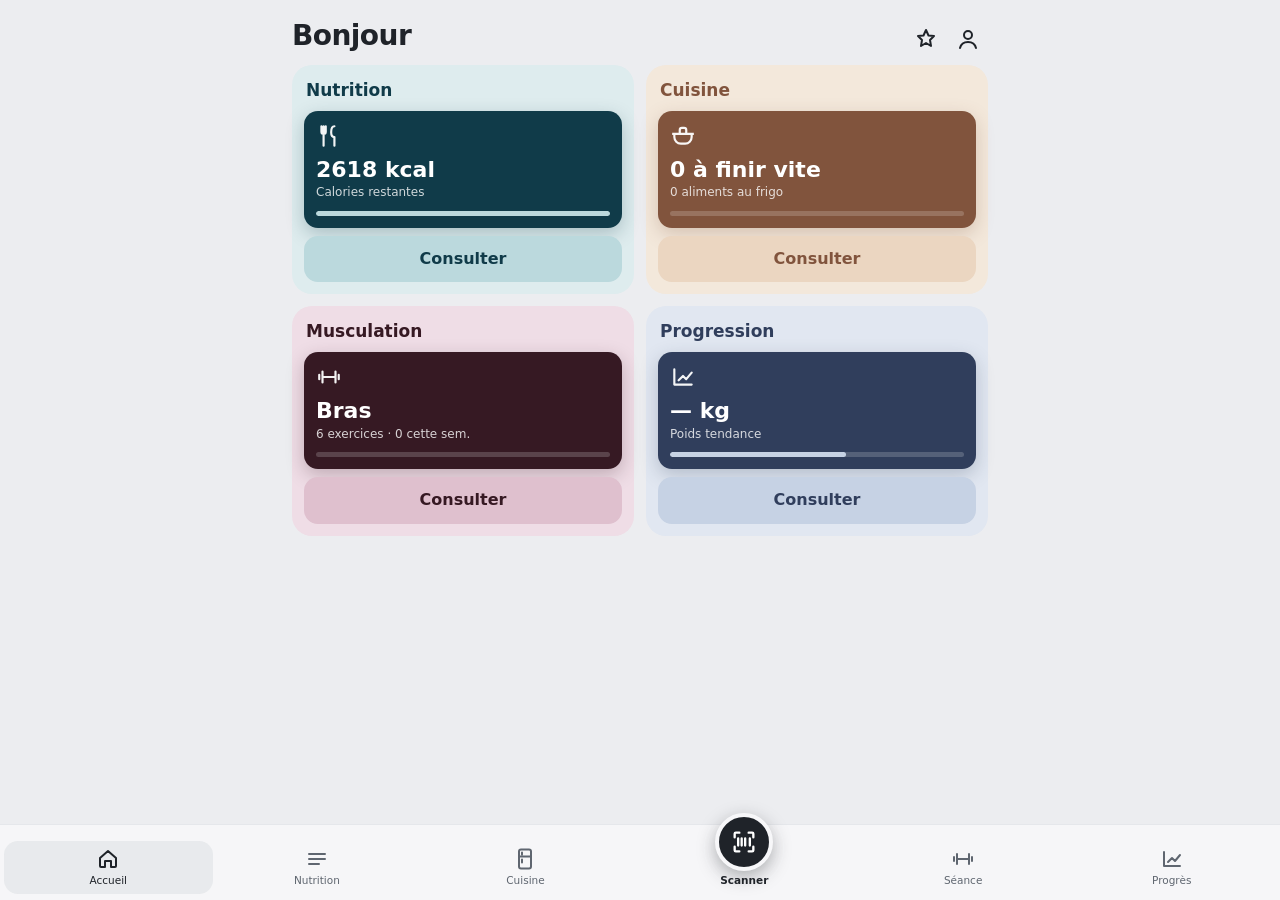
==== commit 82522d0a: "Publication : design system 2 (couleurs par univers, Black Cherry, Accueil, barre 5 onglets) Co-Auth" ====
--- a/index.html
+++ b/index.html
@@ -191,12 +191,296 @@
 .exhow{margin-top:12px}.exhow summary{font-weight:600;cursor:pointer;padding:6px 0}
 .exacts{border-top:1px solid var(--line);margin-top:12px;padding-top:10px;display:flex;flex-direction:column;gap:8px}.exacts select{width:auto;padding:4px 6px;margin-left:6px}.exacts .ghost.dangertxt{color:var(--red)}
 
+/* =====================================================================
+   DESIGN SYSTEM 2 (section Design) — APERÇU, NON PUBLIÉ
+   Actif SEULEMENT quand <html data-ds> est présent (page dev/apercu-design.html).
+   Sans cet attribut, l'app reste exactement comme aujourd'hui.
+   Documentation : docs/design-system.md
+   Couches : 1 primitives → 2 rôles par univers → 3 jetons sémantiques
+             → 4 modes / styles → 5 composants.
+   Couches 1-2 et 5 : sélecteurs :where() (priorité nulle, l'ordre suffit).
+   Couches 3-4 : sélecteurs html[data-ds] (doivent battre :root et html.dark de style.css).
+   ===================================================================== */
+
+/* ---------- 1. PRIMITIVES (palettes d'origine, ne pas modifier) ---------- */
+:where(html[data-ds]){
+  /* Nutrition — Deep Ocean (validée) */
+  --ocean-900:#103B49;--ocean-600:#208A91;--ocean-200:#BBD9DD;--ocean-50:#EDF4F5;--ocean-ink:#172B36;
+  /* Cuisine — Warm Earth (validée) */
+  --earth-900:#81543D;--earth-600:#B77C55;--earth-400:#D4AB86;--earth-200:#EBD6C1;--earth-50:#F6EFE6;
+  /* Progression — Slate Blue (validée) */
+  --slate-900:#303E5C;--slate-600:#526889;--slate-400:#8296B5;--slate-200:#C6D2E4;--slate-50:#EDF0F6;
+  /* Musculation — 5 finalistes (en attente du choix de Vuthy) */
+  --cherry-900:#361923;--cherry-600:#702D44;--cherry-400:#A65C75;--cherry-200:#DFC0CE;--cherry-50:#F6EAF0;
+  --ruby-900:#50182D;--ruby-600:#A12C53;--ruby-400:#D36D90;--ruby-200:#F1C9D8;--ruby-50:#FCEFF4;
+  --pome-900:#58232D;--pome-600:#B34559;--pome-400:#DD8998;--pome-200:#F1CED5;--pome-50:#FBEFF1;
+  --graph-900:#181818;--graph-600:#383838;--graph-400:#737373;--graph-200:#C7C7C7;--graph-50:#F0F0F0;
+  --carbon-900:#20211D;--carbon-600:#494B39;--carbon-400:#C7BA49;--carbon-200:#E9DB76;--carbon-50:#F7F5E5;
+  /* Neutres (communs à tous les univers) */
+  --n-0:#FFFFFF;--n-50:#F6F6F7;--n-100:#EEEFF1;--n-200:#E2E4E8;--n-500:#5F6670;--n-800:#2A2F37;--n-900:#16181D;
+  --d-bg:#0F1114;--d-card:#181B20;--d-raise:#20242A;--d-chip:#262A31;--d-line:#2C313A;--d-txt:#ECEEF1;--d-mut:#9AA1AC;
+
+  /* ---------- Couleurs fonctionnelles (indépendantes des univers) ---------- */
+  --fn-ok:#2E7D4F;--fn-err:#C8372D;--fn-warn:#9A5B00;--fn-warn-fill:#E9A23B;--fn-info:#2F5FB3;
+  --fn-record:#A0710A;              /* toujours avec 🏆 ou « record » */
+  --fn-up:var(--fn-ok);--fn-down:var(--n-500); /* baisse = gris neutre, jamais rouge (règle 3) */
+  --mac-p:#4F6BED;--mac-c:#B87512;--mac-f:#9B6BDF;--mac-fib:#3F8A5D;
+  --musc-prim:#C8553D;--musc-sec:#E3A15A;
+  --rec-ok:#3F9C6B;--rec-near:#C9A227;--rec-mid:#E08A3C;--rec-low:#C8553D;
+
+  /* ---------- Typographie, espaces, arrondis, mouvement ---------- */
+  --font:-apple-system,BlinkMacSystemFont,"SF Pro Text",Inter,system-ui,sans-serif;
+  --fs-xs:12px;--fs-sm:13px;--fs-md:16px;--fs-lg:17px;--fs-xl:22px;--fs-2xl:28px;
+  --fw-reg:400;--fw-med:500;--fw-semi:600;--fw-bold:700;
+  --sp-1:4px;--sp-2:8px;--sp-3:12px;--sp-4:16px;--sp-5:24px;--sp-6:32px;
+  --r-sm:10px;--r-md:14px;--r-lg:20px;--r-pill:999px;
+  --dur-fast:120ms;--dur:200ms;--ease:cubic-bezier(.2,.8,.2,1);
+  --elev-1:0 1px 2px rgba(16,24,40,.04),0 2px 10px rgba(16,24,40,.05);
+  --elev-2:0 6px 24px rgba(16,24,40,.10);
+}
+:where(html[data-ds].dark){
+  --fn-ok:#6CC495;--fn-err:#F2867C;--fn-warn:#F0B44C;--fn-warn-fill:#F0B44C;--fn-info:#8DB2F0;--fn-record:#E8C15A;--fn-down:var(--d-mut);
+  --mac-p:#8EA2F5;--mac-c:#E9A23B;--mac-f:#B99AEE;--mac-fib:#6CC495;
+  --musc-prim:#EE8A70;--musc-sec:#F2BE7E;--rec-ok:#6CC495;--rec-near:#E2C45A;--rec-mid:#F2A86B;--rec-low:#EE8A70;
+  --elev-1:none;--elev-2:0 8px 28px rgba(0,0,0,.5);
+}
+
+/* ---------- 2. RÔLES PAR UNIVERS (valeurs fixes, définies une fois) ----------
+   deep = actions importantes · accent = texte/icônes accentués (≥ 4,5:1)
+   mid = graphiques · soft/pastel = surfaces douces · wash = fond teinté
+   *-dk = adaptations au mode sombre (nuances dérivées, documentées) */
+:where(html[data-ds]){
+  --nut-deep:var(--ocean-900);--nut-accent:#1A6F75;--nut-mid:var(--ocean-600);--nut-soft:#6EB2B7;--nut-pastel:var(--ocean-200);--nut-wash:var(--ocean-50);--nut-on:#fff;
+  --nut-accent-dk:#6EB2B7;--nut-action-dk:var(--ocean-200);--nut-on-dk:var(--ocean-900);--nut-tint-dk:var(--ocean-ink);
+  --cui-deep:var(--earth-900);--cui-accent:var(--earth-900);--cui-mid:var(--earth-600);--cui-soft:var(--earth-400);--cui-pastel:var(--earth-200);--cui-wash:var(--earth-50);--cui-on:#fff;
+  --cui-accent-dk:var(--earth-400);--cui-action-dk:var(--earth-400);--cui-on-dk:#2B1A10;--cui-tint-dk:#2A1E17;
+  --pro-deep:var(--slate-900);--pro-accent:var(--slate-600);--pro-mid:var(--slate-600);--pro-soft:var(--slate-400);--pro-pastel:var(--slate-200);--pro-wash:var(--slate-50);--pro-on:#fff;
+  --pro-accent-dk:var(--slate-400);--pro-action-dk:var(--slate-200);--pro-on-dk:var(--slate-900);--pro-tint-dk:#1B2233;
+  /* Commun : 3 propositions (attribut data-ds-commun) — « neutre » par défaut */
+  --com-deep:#1F2329;--com-accent:#1F2329;--com-mid:#4A515C;--com-soft:#8A919C;--com-pastel:#DADDE2;--com-wash:#F3F4F6;--com-on:#fff;
+  --com-accent-dk:#E6E8EB;--com-action-dk:#E6E8EB;--com-on-dk:#15181C;--com-tint-dk:#16191E;
+}
+:where(html[data-ds][data-ds-commun=petrole]){
+  --com-deep:var(--ocean-900);--com-accent:var(--ocean-900);--com-mid:var(--ocean-600);--com-soft:#6EB2B7;--com-pastel:var(--ocean-200);--com-wash:#F1F5F6;--com-on:#fff;
+  --com-accent-dk:#6EB2B7;--com-action-dk:var(--ocean-200);--com-on-dk:var(--ocean-900);--com-tint-dk:var(--ocean-ink);
+}
+/* Musculation : la palette choisie remplit les rôles --mus-* (data-ds-muscu) */
+:where(html[data-ds]),:where(html[data-ds][data-ds-muscu=cherry]){ /* Black Cherry = choix de Vuthy (26/11) */
+  --mus-deep:var(--cherry-600);--mus-accent:var(--cherry-600);--mus-mid:var(--cherry-600);--mus-soft:var(--cherry-400);--mus-pastel:var(--cherry-200);--mus-wash:var(--cherry-50);--mus-on:#fff;--mus-hero:var(--cherry-900);
+  --mus-accent-dk:var(--cherry-200);--mus-action-dk:var(--cherry-200);--mus-on-dk:var(--cherry-900);--mus-tint-dk:#1F1216;
+}
+:where(html[data-ds][data-ds-muscu=ruby]){
+  --mus-deep:var(--ruby-600);--mus-accent:var(--ruby-600);--mus-mid:var(--ruby-600);--mus-soft:var(--ruby-400);--mus-pastel:var(--ruby-200);--mus-wash:var(--ruby-50);--mus-on:#fff;--mus-hero:var(--ruby-900);
+  --mus-accent-dk:#DE88A6;--mus-action-dk:var(--ruby-200);--mus-on-dk:var(--ruby-900);--mus-tint-dk:#24121A;
+}
+
+:where(html[data-ds][data-ds-muscu=pome]){
+  --mus-deep:var(--pome-600);--mus-accent:var(--pome-600);--mus-mid:var(--pome-600);--mus-soft:var(--pome-400);--mus-pastel:var(--pome-200);--mus-wash:var(--pome-50);--mus-on:#fff;--mus-hero:var(--pome-900);
+  --mus-accent-dk:var(--pome-400);--mus-action-dk:var(--pome-200);--mus-on-dk:var(--pome-900);--mus-tint-dk:#251417;
+}
+:where(html[data-ds][data-ds-muscu=graphite]){
+  --mus-deep:var(--graph-900);--mus-accent:var(--graph-600);--mus-mid:var(--graph-600);--mus-soft:var(--graph-400);--mus-pastel:var(--graph-200);--mus-wash:var(--graph-50);--mus-on:#fff;--mus-hero:var(--graph-900);
+  --mus-accent-dk:var(--graph-200);--mus-action-dk:var(--graph-50);--mus-on-dk:var(--graph-900);--mus-tint-dk:#141414;
+}
+:where(html[data-ds][data-ds-muscu=carbon]){
+  --mus-deep:var(--carbon-900);--mus-accent:var(--carbon-600);--mus-mid:var(--carbon-400);--mus-soft:var(--carbon-400);--mus-pastel:var(--carbon-200);--mus-wash:var(--carbon-50);--mus-on:var(--carbon-200);--mus-hero:var(--carbon-900);
+  --mus-accent-dk:var(--carbon-400);--mus-action-dk:var(--carbon-200);--mus-on-dk:var(--carbon-900);--mus-tint-dk:#191A16;
+}
+
+/* L'univers d'un élément (data-u) recopie ses rôles dans --u-* (commun d'abord = valeur par défaut) */
+:where(html[data-ds]),:where(html[data-ds][data-u=commun]),:where(html[data-ds]) :where([data-u=commun]){--u-deep:var(--com-deep);--u-accent:var(--com-accent);--u-mid:var(--com-mid);--u-soft:var(--com-soft);--u-pastel:var(--com-pastel);--u-wash:var(--com-wash);--u-on:var(--com-on);--u-hero:var(--com-deep);--u-accent-dk:var(--com-accent-dk);--u-action-dk:var(--com-action-dk);--u-on-dk:var(--com-on-dk);--u-tint-dk:var(--com-tint-dk)}
+:where(html[data-ds][data-u=nutrition]),:where(html[data-ds]) :where([data-u=nutrition]){--u-deep:var(--nut-deep);--u-accent:var(--nut-accent);--u-mid:var(--nut-mid);--u-soft:var(--nut-soft);--u-pastel:var(--nut-pastel);--u-wash:var(--nut-wash);--u-on:var(--nut-on);--u-hero:var(--nut-deep);--u-accent-dk:var(--nut-accent-dk);--u-action-dk:var(--nut-action-dk);--u-on-dk:var(--nut-on-dk);--u-tint-dk:var(--nut-tint-dk)}
+:where(html[data-ds][data-u=cuisine]),:where(html[data-ds]) :where([data-u=cuisine]){--u-deep:var(--cui-deep);--u-accent:var(--cui-accent);--u-mid:var(--cui-mid);--u-soft:var(--cui-soft);--u-pastel:var(--cui-pastel);--u-wash:var(--cui-wash);--u-on:var(--cui-on);--u-hero:var(--earth-900);--u-accent-dk:var(--cui-accent-dk);--u-action-dk:var(--cui-action-dk);--u-on-dk:var(--cui-on-dk);--u-tint-dk:var(--cui-tint-dk)}
+:where(html[data-ds][data-u=muscu]),:where(html[data-ds]) :where([data-u=muscu]){--u-deep:var(--mus-deep);--u-accent:var(--mus-accent);--u-mid:var(--mus-mid);--u-soft:var(--mus-soft);--u-pastel:var(--mus-pastel);--u-wash:var(--mus-wash);--u-on:var(--mus-on);--u-hero:var(--mus-hero);--u-accent-dk:var(--mus-accent-dk);--u-action-dk:var(--mus-action-dk);--u-on-dk:var(--mus-on-dk);--u-tint-dk:var(--mus-tint-dk)}
+:where(html[data-ds][data-u=progression]),:where(html[data-ds]) :where([data-u=progression]){--u-deep:var(--pro-deep);--u-accent:var(--pro-accent);--u-mid:var(--pro-mid);--u-soft:var(--pro-soft);--u-pastel:var(--pro-pastel);--u-wash:var(--pro-wash);--u-on:var(--pro-on);--u-hero:var(--pro-deep);--u-accent-dk:var(--pro-accent-dk);--u-action-dk:var(--pro-action-dk);--u-on-dk:var(--pro-on-dk);--u-tint-dk:var(--pro-tint-dk)}
+
+/* ---------- 3. JETONS SÉMANTIQUES (re-calculés là où l'univers change) ----------
+   Les anciens noms (--bg, --card, --acc…) sont conservés : tous les composants
+   existants suivent automatiquement, sans toucher au code des domaines. */
+html[data-ds],html[data-ds] [data-u]{
+  --surface-page:color-mix(in srgb,var(--u-wash) 60%,var(--n-50));
+  --surface-card:var(--n-0);
+  --surface-soft:color-mix(in srgb,var(--u-pastel) 30%,var(--n-0));
+  --surface-sunken:color-mix(in srgb,var(--u-pastel) 28%,var(--n-100));
+  --text-1:var(--n-900);--text-2:var(--n-500);
+  --border:color-mix(in srgb,var(--u-pastel) 35%,var(--n-200));
+  --separator:color-mix(in srgb,var(--u-pastel) 25%,var(--n-100));
+  --action:var(--u-deep);--on-action:var(--u-on);
+  --action-soft:color-mix(in srgb,var(--u-pastel) 40%,var(--n-0));--on-action-soft:var(--u-accent);
+  --title:color-mix(in srgb,var(--u-accent) 80%,var(--n-900));
+  --accent:var(--u-accent);--chart-1:var(--u-mid);--chart-2:var(--u-soft);--chart-3:var(--u-pastel);
+  --focus:var(--u-accent);
+  /* alias des anciens noms */
+  --bg:var(--surface-page);--card:var(--surface-card);--txt:var(--text-1);--mut:var(--text-2);--line:var(--border);
+  --chip:var(--surface-sunken);--acc:var(--accent);--acc2:var(--action-soft);--grad:var(--action);--kc:var(--u-mid);
+  --red:var(--fn-err);--org:var(--fn-warn-fill);--grn:var(--fn-ok);--ok:var(--fn-ok);--p:var(--mac-p);--c:var(--mac-c);--f:var(--mac-f);
+  --shadow:var(--elev-1);
+}
+/* Mode sombre : un fond commun, des surfaces légèrement différenciées, accents éclaircis */
+html[data-ds].dark,html[data-ds].dark [data-u]{
+  --surface-page:var(--d-bg);--surface-card:var(--d-card);
+  --surface-soft:color-mix(in srgb,var(--u-tint-dk) 60%,var(--d-card));
+  --surface-sunken:var(--d-chip);
+  --text-1:var(--d-txt);--text-2:var(--d-mut);
+  --border:var(--d-line);--separator:var(--d-line);
+  --action:var(--u-action-dk);--on-action:var(--u-on-dk);
+  --action-soft:color-mix(in srgb,var(--u-accent-dk) 16%,var(--d-card));--on-action-soft:var(--u-accent-dk);
+  --title:var(--u-accent-dk);--accent:var(--u-accent-dk);--chart-1:var(--u-accent-dk);--chart-2:color-mix(in srgb,var(--u-accent-dk) 60%,var(--d-card));--chart-3:color-mix(in srgb,var(--u-accent-dk) 30%,var(--d-card));
+  --kc:var(--u-accent-dk);
+}
+
+/* ---------- 4. TROIS NIVEAUX D'INTENSITÉ (data-ds-style = a | b | c) ---------- */
+/* B — Immersif : fonds plus teintés, cartes secondaires colorées */
+html[data-ds][data-ds-style=b],html[data-ds][data-ds-style=b] [data-u]{
+  --surface-page:color-mix(in srgb,var(--u-pastel) 30%,var(--u-wash));
+  --surface-card:color-mix(in srgb,var(--u-pastel) 14%,var(--n-0));
+  --surface-sunken:color-mix(in srgb,var(--u-pastel) 55%,var(--n-0));
+  --border:color-mix(in srgb,var(--u-pastel) 60%,var(--n-0));
+}
+html[data-ds][data-ds-style=b].dark,html[data-ds][data-ds-style=b].dark [data-u]{
+  --surface-page:color-mix(in srgb,var(--u-tint-dk) 70%,var(--d-bg));
+  --surface-card:color-mix(in srgb,var(--u-tint-dk) 55%,var(--d-card));
+  --surface-sunken:color-mix(in srgb,var(--u-tint-dk) 40%,var(--d-chip));
+  --border:color-mix(in srgb,var(--u-tint-dk) 40%,var(--d-line));
+}
+/* C — Premium contrasté : fond doux, carte principale profonde */
+html[data-ds][data-ds-style=c],html[data-ds][data-ds-style=c] [data-u]{
+  /* couleurs affirmées (maquette de Vuthy, 26/11) : fond bien teinté, cartes teintées,
+     carte principale profonde, boutons secondaires pastel pleins à texte profond */
+  --surface-page:color-mix(in srgb,var(--u-pastel) 30%,var(--u-wash));
+  --surface-card:color-mix(in srgb,var(--u-wash) 70%,var(--n-0));
+  --surface-soft:color-mix(in srgb,var(--u-pastel) 45%,var(--n-0));
+  --surface-sunken:color-mix(in srgb,var(--u-pastel) 60%,var(--n-0));
+  --border:color-mix(in srgb,var(--u-pastel) 70%,var(--n-0));
+  --action-soft:var(--u-pastel);--on-action-soft:var(--u-hero);
+  --title:var(--u-hero);
+}
+html[data-ds][data-ds-style=c].dark,html[data-ds][data-ds-style=c].dark [data-u]{
+  --surface-page:color-mix(in srgb,var(--u-tint-dk) 45%,var(--d-bg));
+  --surface-card:color-mix(in srgb,var(--u-tint-dk) 35%,var(--d-card));
+  --surface-soft:color-mix(in srgb,var(--u-accent-dk) 14%,var(--d-card));
+  --surface-sunken:color-mix(in srgb,var(--u-tint-dk) 50%,var(--d-chip));
+  --border:color-mix(in srgb,var(--u-tint-dk) 50%,var(--d-line));
+  --action-soft:color-mix(in srgb,var(--u-accent-dk) 22%,var(--d-card));--on-action-soft:var(--u-accent-dk);
+  --title:var(--u-accent-dk);
+}
+/* La carte principale (.ds-hero, posée par theme.js) devient profonde en style C */
+html[data-ds][data-ds-style=c] .ds-hero{
+  --surface-card:var(--u-hero);--card:var(--u-hero);
+  --txt:#fff;--mut:color-mix(in srgb,#fff 84%,var(--u-hero));
+  --chip:color-mix(in srgb,#fff 14%,var(--u-hero));--line:color-mix(in srgb,#fff 16%,var(--u-hero));
+  --acc:var(--u-pastel);--acc2:color-mix(in srgb,#fff 14%,var(--u-hero));--on-action-soft:#fff;--grad:var(--u-pastel);--on-action:var(--u-hero);
+  --surface-soft:color-mix(in srgb,#fff 12%,var(--u-hero));--kc:var(--u-pastel);--p:#AFC0FF;--c:#F4C77A;--f:#D4BDF7;
+  background:var(--u-hero)!important;color:#fff;box-shadow:0 6px 20px color-mix(in srgb,var(--u-hero) 28%,transparent);
+}
+html[data-ds][data-ds-style=c].dark .ds-hero{
+  --u-hero-dk:color-mix(in srgb,var(--u-accent-dk) 22%,var(--d-card));
+  --card:var(--u-hero-dk);--txt:var(--d-txt);--mut:#B9BFC8;--chip:color-mix(in srgb,#fff 10%,var(--u-hero-dk));--line:color-mix(in srgb,#fff 12%,var(--u-hero-dk));
+  --surface-soft:color-mix(in srgb,#fff 8%,var(--u-hero-dk));--acc:var(--u-accent-dk);--acc2:color-mix(in srgb,#fff 10%,var(--u-hero-dk));--on-action-soft:var(--d-txt);--grad:var(--u-action-dk);--on-action:var(--u-on-dk);--kc:var(--u-accent-dk);
+  --p:var(--mac-p);--c:var(--mac-c);--f:var(--mac-f);
+  background:var(--u-hero-dk)!important;color:var(--d-txt);
+}
+
+/* ---------- 5. COMPOSANTS (mêmes classes que l'app ; aucune couleur en dur) ---------- */
+:where(html[data-ds]) body{font-family:var(--font);background:var(--bg);color:var(--txt);transition:background-color var(--dur) var(--ease),color var(--dur) var(--ease)}
+:where(html[data-ds]) h1{font-size:var(--fs-2xl);font-weight:var(--fw-bold);letter-spacing:-.02em}
+:where(html[data-ds][data-ds-style=b]) h1,:where(html[data-ds][data-ds-style=c]) h1{color:var(--title)}
+:where(html[data-ds]) .card{background:var(--card);border-radius:var(--r-lg);box-shadow:var(--shadow);transition:background-color var(--dur) var(--ease)}
+:where(html[data-ds].dark) .card{border:1px solid var(--line)}
+/* boutons : principal = action profonde, texte lisible garanti */
+:where(html[data-ds]) button,:where(html[data-ds]) .btn{background:var(--grad);color:var(--on-action);border-radius:var(--r-md);transition:transform var(--dur-fast) var(--ease),filter var(--dur-fast),background-color var(--dur) var(--ease)}
+:where(html[data-ds]) button.sec{background:var(--acc2);color:var(--on-action-soft)}
+:where(html[data-ds]) button.ghost{background:transparent;color:var(--acc)}
+:where(html[data-ds]) button.danger{background:transparent;color:var(--red)}
+:where(html[data-ds]) button:disabled{opacity:.45;cursor:not-allowed;filter:saturate(.4)}
+:where(html[data-ds]) :is(button,a,input,select,textarea,summary,.chip):focus-visible{outline:2px solid var(--focus);outline-offset:2px}
+@media (hover:hover){:where(html[data-ds]) button:not(:disabled):hover{filter:brightness(1.07)}:where(html[data-ds].dark) button:not(:disabled):hover{filter:brightness(1.12)}}
+:where(html[data-ds]) .chip{background:var(--chip);color:var(--txt)}
+:where(html[data-ds]) .chip.on,:where(html[data-ds]) .scale button.on{background:var(--grad);color:var(--on-action)}
+:where(html[data-ds]) .stepper button{background:var(--chip);color:var(--txt)}
+:where(html[data-ds]) input,:where(html[data-ds]) select,:where(html[data-ds]) textarea{background:var(--card);border-color:var(--line);color:var(--txt);border-radius:var(--r-md)}
+:where(html[data-ds]) .ds-hero :is(input,select,textarea){background:var(--chip)}
+:where(html[data-ds]) .banner{background:var(--surface-soft);color:var(--txt)}
+:where(html[data-ds]) .banner.err{background:color-mix(in srgb,var(--fn-err) 12%,var(--card));color:var(--fn-err)}
+:where(html[data-ds]) .banner.health{background:color-mix(in srgb,var(--fn-info) 12%,var(--card));color:var(--txt)}
+:where(html[data-ds]) .reco{background:var(--surface-soft)}
+:where(html[data-ds]) .toast{background:var(--n-900);color:#fff;box-shadow:var(--elev-2)}
+:where(html[data-ds].dark) .toast{background:var(--d-txt);color:var(--d-bg)}
+:where(html[data-ds]) .sheet{background:var(--card)}
+:where(html[data-ds]) .sheet-bg{background:rgba(10,12,16,.45);backdrop-filter:blur(2px)}
+/* étiquettes fonctionnelles : couleur + texte, jamais la couleur seule */
+:where(html[data-ds]) .tag.red{background:color-mix(in srgb,var(--fn-err) 13%,var(--card));color:var(--fn-err)}
+:where(html[data-ds]) .tag.grn,:where(html[data-ds]) .pill{background:color-mix(in srgb,var(--fn-ok) 14%,var(--card));color:var(--fn-ok)}
+:where(html[data-ds]) .tag.org{background:color-mix(in srgb,var(--fn-warn-fill) 20%,var(--card));color:var(--fn-warn)}
+:where(html[data-ds]) .tag.soon{background:var(--acc2);color:var(--on-action-soft)}
+:where(html[data-ds]) .gh.up{color:var(--fn-up)}:where(html[data-ds]) .gh.down{color:var(--fn-down)}
+:where(html[data-ds]) .steps .done .num{background:color-mix(in srgb,var(--fn-ok) 16%,var(--card));color:var(--fn-ok)}
+:where(html[data-ds]) .reco.warn{border-color:var(--fn-warn-fill)}:where(html[data-ds]) .reco.bad{border-color:var(--fn-err)}:where(html[data-ds]) .reco.good{border-color:var(--fn-ok)}
+/* anatomie : groupes musculaires (fonctionnel) */
+:where(html[data-ds]) .musc .m.prim{fill:var(--musc-prim)}:where(html[data-ds]) .musc .m.sec{fill:var(--musc-sec)}
+:where(html[data-ds]) .mtag{background:color-mix(in srgb,var(--musc-sec) 22%,var(--card))}:where(html[data-ds]) .mtag.p{background:color-mix(in srgb,var(--musc-prim) 20%,var(--card))}
+:where(html[data-ds]) .exlast .nx{background:var(--acc2);color:var(--on-action-soft)}
+:where(html[data-ds]) .ghostline{background:var(--surface-soft)}
+/* navigation et repères de date */
+:where(html[data-ds]) nav.tabs{background:color-mix(in srgb,var(--card) 88%,transparent);backdrop-filter:saturate(1.6) blur(16px);-webkit-backdrop-filter:saturate(1.6) blur(16px);box-shadow:0 -1px 0 var(--line)}
+:where(html[data-ds]) nav.tabs button{color:var(--mut)}
+:where(html[data-ds]) nav.tabs button.on{background:var(--acc2);color:var(--on-action-soft)}
+:where(html[data-ds]) nav.tabs button.scanbtn{color:var(--acc)}
+:where(html[data-ds]) nav.tabs button.scanbtn span{background:var(--grad);box-shadow:0 6px 18px color-mix(in srgb,var(--grad) 35%,transparent);border-color:var(--card)}
+:where(html[data-ds]) nav.tabs button.scanbtn svg path{stroke:var(--on-action)}
+/* identité « contextuelle » : l'onglet actif prend la couleur de son univers */
+:where(html[data-ds][data-ds-commun=contextuel]) nav.tabs button[data-v=home]{--u-accent:var(--com-accent);--u-pastel:var(--com-pastel);--u-accent-dk:var(--com-accent-dk)}
+:where(html[data-ds][data-ds-commun=contextuel]) nav.tabs button[data-v=today]{--u-accent:var(--nut-accent);--u-pastel:var(--nut-pastel);--u-accent-dk:var(--nut-accent-dk)}
+:where(html[data-ds][data-ds-commun=contextuel]) nav.tabs button[data-v=fridge]{--u-accent:var(--cui-accent);--u-pastel:var(--cui-pastel);--u-accent-dk:var(--cui-accent-dk)}
+:where(html[data-ds][data-ds-commun=contextuel]) nav.tabs button[data-v=workout]{--u-accent:var(--mus-accent);--u-pastel:var(--mus-pastel);--u-accent-dk:var(--mus-accent-dk)}
+:where(html[data-ds][data-ds-commun=contextuel]) nav.tabs button[data-v=progress]{--u-accent:var(--pro-accent);--u-pastel:var(--pro-pastel);--u-accent-dk:var(--pro-accent-dk)}
+:where(html[data-ds][data-ds-commun=contextuel]) nav.tabs button.on{background:color-mix(in srgb,var(--u-pastel) 50%,var(--card));color:var(--u-accent)}
+:where(html[data-ds][data-ds-commun=contextuel].dark) nav.tabs button.on{background:color-mix(in srgb,var(--u-accent-dk) 16%,var(--card));color:var(--u-accent-dk)}
+:where(html[data-ds]) .wd{background:var(--chip);color:var(--txt)}
+:where(html[data-ds]) .wd.on{background:var(--grad);color:var(--on-action)}:where(html[data-ds]) .wd.on i{color:var(--on-action)}
+:where(html[data-ds]) .wd.today{outline-color:var(--acc)}
+:where(html[data-ds]) .ktab.on{background:var(--grad);color:var(--on-action);border-color:var(--grad)}
+:where(html[data-ds]) .cztabs .czbadge{background:var(--acc);color:var(--card)}:where(html[data-ds]) .cztabs .ktab.on .czbadge{background:var(--on-action);color:var(--grad)}
+:where(html[data-ds]) .avatar{background:var(--grad);color:var(--on-action)}
+:where(html[data-ds]) .fab{box-shadow:0 6px 18px color-mix(in srgb,var(--grad) 35%,transparent)}
+:where(html[data-ds]) .dpill,:where(html[data-ds]) .qa button{background:var(--card);color:var(--txt)}
+:where(html[data-ds]) .dtpill,:where(html[data-ds]) .pstats div{background:var(--surface-soft)}
+/* minuteur de repos : appartient à la musculation, garde sa couleur sur tous les onglets */
+:where(html[data-ds]) .restbar{background:var(--mus-hero);color:#fff;box-shadow:var(--elev-2)}
+:where(html[data-ds]) .restbar .restfill{background:var(--mus-soft);opacity:.45}
+:where(html[data-ds]) .restbar.over .restfill{background:var(--fn-ok);opacity:.6}
+:where(html[data-ds]) .restbar button{background:rgba(255,255,255,.16);color:#fff}
+:where(html[data-ds].dark) .restbar{background:color-mix(in srgb,var(--mus-accent-dk) 22%,var(--d-raise));color:var(--d-txt)}
+/* B — cartes secondaires colorées */
+:where(html[data-ds][data-ds-style=b]) .qa button,:where(html[data-ds][data-ds-style=b]) .dpill,:where(html[data-ds][data-ds-style=b]) .ktab:not(.on){background:var(--surface-sunken)}
+
+/* ---------- Accueil (proposition, aperçu seulement) — tuiles par univers, d'après la maquette de Vuthy ---------- */
+:where(html[data-ds]) .dsh-grid{display:grid;grid-template-columns:1fr 1fr;gap:var(--sp-3)}
+@media (max-width:360px){:where(html[data-ds]) .dsh-grid{grid-template-columns:1fr}}
+:where(html[data-ds]) .dsh-tile{border-radius:var(--r-lg);padding:var(--sp-3);background:color-mix(in srgb,var(--u-pastel) 30%,var(--u-wash));display:flex;flex-direction:column;gap:var(--sp-2)}
+:where(html[data-ds].dark) .dsh-tile{background:color-mix(in srgb,var(--u-tint-dk) 80%,var(--d-card))}
+:where(html[data-ds]) .dsh-t{margin:2px 2px 0;font-size:var(--fs-lg);font-weight:var(--fw-semi);color:var(--u-hero)}
+:where(html[data-ds].dark) .dsh-t{color:var(--u-accent-dk)}
+:where(html[data-ds]) .dsh-deep{background:var(--u-hero);color:#fff;border-radius:var(--r-md);padding:var(--sp-3);display:flex;flex-direction:column;align-items:flex-start;gap:2px;text-align:left;font-weight:var(--fw-reg);box-shadow:0 6px 18px color-mix(in srgb,var(--u-hero) 25%,transparent)}
+:where(html[data-ds].dark) .dsh-deep{background:color-mix(in srgb,var(--u-accent-dk) 24%,var(--d-card));color:var(--d-txt);box-shadow:none}
+:where(html[data-ds]) .dsh-deep svg{width:26px;height:26px;margin-bottom:6px;opacity:.95}
+:where(html[data-ds]) .dsh-v{font-size:var(--fs-xl);font-weight:var(--fw-bold);line-height:1.15}
+:where(html[data-ds]) .dsh-s{font-size:var(--fs-xs);opacity:.8}
+:where(html[data-ds]) .dsh-bar{width:100%;height:5px;border-radius:3px;background:color-mix(in srgb,#fff 18%,transparent);margin-top:8px;overflow:hidden}
+:where(html[data-ds]) .dsh-bar>i{display:block;height:100%;border-radius:3px;background:var(--u-pastel)}
+:where(html[data-ds].dark) .dsh-bar>i{background:var(--u-accent-dk)}
+:where(html[data-ds]) .dsh-ib{padding:6px;color:var(--txt)}:where(html[data-ds]) .dsh-ib svg{width:24px;height:24px;display:block}
+:where(html[data-ds]) .dsh-go{background:var(--u-pastel);color:var(--u-hero);width:100%}
+:where(html[data-ds].dark) .dsh-go{background:color-mix(in srgb,var(--u-accent-dk) 22%,var(--d-card));color:var(--u-accent-dk)}
+
+@media (prefers-reduced-motion:reduce){:where(html[data-ds]) *{transition:none!important;animation-duration:.01ms!important}}
+
 #app{padding-top:calc(12px + env(safe-area-inset-top))}</style>
 <script src="vendor/chart.umd.min.js"></script><script src="vendor/three.min.js"></script><script src="vendor/OrbitControls.js"></script>
 </head><body><div id="app"></div><nav class="tabs" id="nav"></nav><div id="sheet"></div>
 <script>
 const BUILD_CFG = {"url": "https://eicwzeupcccweewzorqh.supabase.co", "anon": "eyJhbGciOiJIUzI1NiIsInR5cCI6IkpXVCJ9.eyJpc3MiOiJzdXBhYmFzZSIsInJlZiI6ImVpY3d6ZXVwY2Njd2Vld3pvcnFoIiwicm9sZSI6ImFub24iLCJpYXQiOjE3OTQ5NDUyNTIsImV4cCI6MjExMDUyMTI1Mn0.7XVI5QM_8nJ0UjwqJ043HyMdNshlfuT1uDzhsctiJY4"};
-const BUILD_VERSION = "1795373087";
+const BUILD_VERSION = "1795735328";
 // ===================== DONNÉES DE BASE =====================
 // Aliments courants : valeurs moyennes pour 100 g (kcal, prot, gluc, lip, fibres). u = portion type en g
 const FOODS_BASE = [
@@ -1157,7 +1441,7 @@
   const renderer = new THREE.WebGLRenderer({ antialias: true, alpha: false });
   renderer.setPixelRatio(Math.min(2, window.devicePixelRatio || 1)); renderer.shadowMap.enabled = true;
   renderer.outputEncoding = THREE.sRGBEncoding;
-  const scene = new THREE.Scene(); scene.background = new THREE.Color(isDark() ? (opts.bg || 0x1b1e24) : (opts.bgLight || 0xe4e8ef));
+  const scene = new THREE.Scene(); scene.background = new THREE.Color(dsHex("--surface-sunken", isDark() ? (opts.bg || 0x1b1e24) : (opts.bgLight || 0xe4e8ef))); // fond = jeton du design system (ancien fond si ?ds=0)
   const cam = new THREE.PerspectiveCamera(50, 1, 0.05, 100); cam.position.set(...opts.cam);
   // Salle : contrôles « carte » (glisser = se déplacer, clic droit / 2 doigts = tourner, molette / pincer = zoom)
   const controls = opts.map && THREE.MapControls ? new THREE.MapControls(cam, renderer.domElement) : new THREE.OrbitControls(cam, renderer.domElement);
@@ -1208,7 +1492,7 @@
     if (e.pointerType === "touch" || (down && e.buttons)) return;
     const o = hit(e); if (o === S3.hover) return;
     if (S3.hover && S3.hover !== S3.selected) tint(S3.hover, null);
-    S3.hover = o; if (o && o !== S3.selected) tint(o, 0x1d4ed8, 0.35);
+    S3.hover = o; if (o && o !== S3.selected) tint(o, dsHex("--accent", 0x1d4ed8), 0.35);
     renderer.domElement.style.cursor = o ? "pointer" : "grab";
     if (S3.tip) { S3.tip.style.display = o ? "block" : "none"; if (o) { S3.tip.textContent = o.userData.label || ""; S3.tip.style.left = (e.offsetX + 14) + "px"; S3.tip.style.top = (e.offsetY + 10) + "px"; } }
   });
@@ -1236,7 +1520,7 @@
   // chaque objet reçoit ses propres copies de matériaux : sinon le survol colorait toutes les machines qui partagent le même matériau
   if (!o.userData.matsOwned) { const map = new Map(); o.traverse(m => { if (m.isMesh && m.material && !Array.isArray(m.material)) { if (!map.has(m.material)) map.set(m.material, m.material.clone()); m.material = map.get(m.material); } }); o.userData.matsOwned = true; }
   o.traverse(m => { if (!m.isMesh || !m.material || !m.material.emissive) return; const mt = m.material; if (mt.userData.base === undefined) mt.userData.base = mt.emissive.getHex(); if (hex == null) { mt.emissive.setHex(mt.userData.base); mt.emissiveIntensity = 1; } else { mt.emissive.setHex(hex); mt.emissiveIntensity = k; } }); }
-function select3D(S3, o) { if (S3.selected && S3.selected !== o) tint(S3.selected, null); S3.selected = o; tint(o, 0x2563eb, 0.75); }
+function select3D(S3, o) { if (S3.selected && S3.selected !== o) tint(S3.selected, null); S3.selected = o; tint(o, dsHex("--accent", 0x2563eb), 0.75); }
 V3.clearSel = () => Object.values(V3.scenes).forEach(S3 => { if (S3.selected) { tint(S3.selected, null); S3.selected = null; } if (S3.hover) { tint(S3.hover, null); S3.hover = null; } });
 function mount3D(key, holder, build) {
   if (!has3D()) { holder.innerHTML = `<p class="mut sm c" style="padding:30px">La 3D n'a pas pu se charger (connexion ?).</p>`; return null; }
@@ -1722,8 +2006,8 @@
     const g = m.userData.part.g; const mt = m.material; if (g === "_skin" || g === "_b") return;
     let c = dark ? BODY_COL.restDark : BODY_COL.rest, e = 0x000000;
     if (colors && colors[g]) c = new THREE.Color(colors[g]);
-    else if (prim.includes(g)) { c = BODY_COL.prim; e = 0x5a0010; }
-    else if (sec.includes(g)) { c = BODY_COL.sec; e = 0x3a2200; }
+    else if (prim.includes(g)) { c = dsHex("--musc-prim", BODY_COL.prim); e = 0x5a0010; } // jetons lus au moment du coloriage (thème clair/foncé à jour)
+    else if (sec.includes(g)) { c = dsHex("--musc-sec", BODY_COL.sec); e = 0x3a2200; }
     (typeof c === "number" ? mt.color.setHex(c) : mt.color.copy(c)).convertSRGBToLinear(); mt.emissive.setHex(e); mt.emissiveIntensity = 1; mt.userData.e0 = e;
     if (!colors && focus.includes(g)) grp.userData.focus.push(m);
   });
@@ -1744,7 +2028,7 @@
     BODY.tr = { r, scene, grp, cam };
   }
   const { r, scene, grp, cam } = BODY.tr; bodyPaint(grp, o);
-  grp.userData.focus.forEach(m => { m.material.emissive.setHex(0xff2a55); m.material.emissiveIntensity = 0.55; });
+  grp.userData.focus.forEach(m => { m.material.emissive.setHex(dsHex("--musc-prim", 0xff2a55)); m.material.emissiveIntensity = 0.55; });
   r.setScissorTest(true); r.setClearColor(0x000000, 0);
   [[0, 0], [220, Math.PI]].forEach(([x, rot]) => {
     r.setViewport(x, 0, 220, 470); r.setScissor(x, 0, 220, 470); r.clear();
@@ -1789,7 +2073,7 @@
 // ---------- vue 3D interactive (fiche exercice, carte de récupération, atlas) ----------
 function body3DHolderHTML(h = 460, anim = false) {
   const H = typeof h === "number" ? h + "px" : h;
-  return `<div id="body3d" style="height:${H};border-radius:16px;overflow:hidden;background:var(--bg2,#e9edf3);position:relative">
+  return `<div id="body3d" style="height:${H};border-radius:16px;overflow:hidden;background:var(--surface-sunken,var(--bg2,#e9edf3));position:relative">
     <div class="mut sm c" style="position:absolute;inset:0;display:flex;align-items:center;justify-content:center" id="body3dWait"><span class="spin"></span>&nbsp;Chargement du corps 3D…</div>
     ${anim ? `<div id="animPhase" class="xs" style="position:absolute;left:10px;bottom:10px;z-index:4;background:rgba(17,24,39,.72);color:#fff;border-radius:10px;padding:5px 9px;pointer-events:none"></div>` : ""}</div>
     ${anim ? `<div class="chips" style="justify-content:center;margin-top:8px"><button class="chip on" data-act="animPlay">${ANIM.playing ? "⏸ Pause" : "▶ Lecture"}</button>${[[0.5, "Lent"], [1, "Normal"]].map(([v, l]) => `<button class="chip ${ANIM.speed === v ? "on" : ""}" data-act="animSpeed" data-v="${v}">${l}</button>`).join("")}</div>` : ""}
@@ -1818,9 +2102,9 @@
       el.addEventListener("pointerleave", () => { bodyHover(S3, null); if (S3.tip) S3.tip.style.display = "none"; });
       el.addEventListener("pointerup", e => { if (!down || Math.hypot(e.clientX - down[0], e.clientY - down[1]) > 8) return; down = null; const m = pick(e); bodyHover(S3, m); bodyInfo(m && m.userData.part); });
       S3.renderer.shadowMap.enabled = true;
-      S3.tick = t => { const k = 0.45 + 0.55 * (0.5 + 0.5 * Math.sin(t * 5)); (S3.grp.userData.focus || []).forEach(m => { if (m !== S3.hov) { m.material.emissive.setHex(0xff1744); m.material.emissiveIntensity = k * 0.8; } }); if (S3.animOn) animTick(S3, t * 1000); };
+      S3.tick = t => { const k = 0.45 + 0.55 * (0.5 + 0.5 * Math.sin(t * 5)); (S3.grp.userData.focus || []).forEach(m => { if (m !== S3.hov) { m.material.emissive.setHex(S3.focusHex ?? 0xff1744); m.material.emissiveIntensity = k * 0.8; } }); if (S3.animOn) animTick(S3, t * 1000); };
     }
-    S3.opts = o; bodyPaint(S3.grp, o); bodyApplyToggles(S3);
+    S3.opts = o; bodyPaint(S3.grp, o); bodyApplyToggles(S3); S3.focusHex = dsHex("--musc-prim", 0xff1744); // couleur du clignotement, lue une fois par affichage
     const w = holder.querySelector("#body3dWait"); if (w) w.remove();
     V3.prevActive = V3.active && V3.active !== S3 ? V3.active : V3.prevActive;
     mount3D("body", holder, () => S3);
@@ -1839,7 +2123,7 @@
 function bodyHover(S3, m) {
   if (S3.hov === m) return;
   if (S3.hov) { const mt = S3.hov.material; mt.emissive.setHex(mt.userData.e0 || 0); mt.emissiveIntensity = 1; }
-  S3.hov = m; if (m) { m.material.emissive.setHex(0x2563eb); m.material.emissiveIntensity = 0.45; }
+  S3.hov = m; if (m) { m.material.emissive.setHex(dsHex("--mus-accent", 0x2563eb)); m.material.emissiveIntensity = 0.45; }
 }
 function bodyInfo(p) {
   const el = $("#bodyInfo"); if (!el) return;
@@ -1892,7 +2176,7 @@
 }
 function bodyRecoverySheet() {
   return `<div class="row between"><h2>Récupération en 3D</h2><button class="sec small" data-act="closeSheet">Fermer</button></div>${body3DHolderHTML(500)}
-    <div class="row xs" style="gap:10px;justify-content:center;margin:6px 0"><span><b style="color:#22c55e">●</b> récupéré</span><span><b style="color:#eab308">●</b> presque</span><span><b style="color:#f97316">●</b> fatigué</span><span><b style="color:#ef4444">●</b> à reposer</span></div>`;
+    <div class="row xs" style="gap:10px;justify-content:center;margin:6px 0"><span><b style="color:var(--rec-ok,#22c55e)">●</b> récupéré</span><span><b style="color:var(--rec-near,#eab308)">●</b> presque</span><span><b style="color:var(--rec-mid,#f97316)">●</b> fatigué</span><span><b style="color:var(--rec-low,#ef4444)">●</b> à reposer</span></div>`;
 }
 // appelé après chaque affichage de feuille : monte la vue 3D si la feuille en contient une
 function bodyAfterSheet() {
@@ -2079,8 +2363,8 @@
     el.innerHTML = `<div style="color:#fff;padding:calc(14px + env(safe-area-inset-top)) 16px 10px;display:flex;justify-content:space-between;align-items:center;font:600 16px -apple-system,system-ui">
         <span>${esc(title || "Scanne le code-barres")}</span><button class="sec small" id="scanClose">Fermer</button></div>
       <div style="position:relative;flex:1;overflow:hidden"><video id="scanVid" playsinline muted autoplay style="width:100%;height:100%;object-fit:cover"></video>
-        <div style="position:absolute;left:10%;right:10%;top:38%;height:24%;border:3px solid #22c55e;border-radius:16px;box-shadow:0 0 0 2000px rgba(0,0,0,.35)"></div>
-        <div style="position:absolute;left:12%;right:12%;top:50%;height:2px;background:#22c55e;opacity:.8;animation:blink 1.2s infinite"></div></div>
+        <div style="position:absolute;left:10%;right:10%;top:38%;height:24%;border:3px solid var(--fn-ok,#22c55e);border-radius:16px;box-shadow:0 0 0 2000px rgba(0,0,0,.35)"></div>
+        <div style="position:absolute;left:12%;right:12%;top:50%;height:2px;background:var(--fn-ok,#22c55e);opacity:.8;animation:blink 1.2s infinite"></div></div>
       <div style="color:#cbd5e1;text-align:center;padding:12px 16px calc(16px + env(safe-area-inset-bottom));font:14px -apple-system,system-ui">Place le code-barres dans le cadre vert, il se lit tout seul.
         ${this.hub ? `<div class="scanmodes"><label>📸 Photo du plat<input type="file" accept="image/*" capture="environment" data-file="hubphoto" style="display:none"></label><label>🏷️ Étiquette / produit<input type="file" accept="image/*" multiple data-file="hubprod" style="display:none"></label><button id="scanSearch">🔎 Chercher</button></div>` : ""}
         <div class="row" style="margin-top:10px;justify-content:center"><input id="scanManual" inputmode="numeric" placeholder="ou tape le code" style="max-width:200px;background:#111;color:#fff;border-color:#333"><button class="small" id="scanManualOk">OK</button></div></div>`;
@@ -2226,7 +2510,7 @@
   const d = day(S.day); const p = profile();
   const scale = (key, lab) => `<div><div class="xs mut">${lab}</div><div class="scale">${[1, 2, 3, 4, 5].map(i => `<button class="${d[key] === i ? "on" : ""}" data-act="setScale" data-k="${key}" data-v="${i}">${i}</button>`).join("")}</div></div>`;
   return `<div class="row between"><h2>Suivi du jour</h2><button class="sec small" data-act="closeSheet">Fermer</button></div>
-    ${d.health ? `<div class="banner" style="background:#fde8ef;color:#9d174d">❤️ Apple Santé : ${d.steps ? d.steps.toLocaleString("fr-FR") + " pas · " : ""}${d.health.active} kcal actives${d.sleep ? " · sommeil " + d.sleep + " h" : ""}</div>` : ""}
+    ${d.health ? `<div class="banner health">❤️ Apple Santé : ${d.steps ? d.steps.toLocaleString("fr-FR") + " pas · " : ""}${d.health.active} kcal actives${d.sleep ? " · sommeil " + d.sleep + " h" : ""}</div>` : ""}
     <div class="row"><div class="grow"><label>Poids (au réveil, à jeun, après les toilettes)</label><input id="inW" type="number" step="0.1" inputmode="decimal" value="${d.weight || ""}" placeholder="80.2"></div>
     <div class="grow"><label>Pas</label><input id="inSteps" type="number" inputmode="numeric" value="${d.steps || ""}" placeholder="8500"></div>
     <div class="grow"><label>Sommeil (h)</label><input id="inSleep" type="number" step="0.25" inputmode="decimal" value="${d.sleep || ""}" placeholder="7.5"></div></div>
@@ -2297,7 +2581,7 @@
   return `<div class="row between"><h2>Ajouter un aliment</h2><button class="sec small" data-act="closeSheet">Fermer</button></div>
     <div class="chips" style="margin:6px 0 10px"><span class="xs mut" style="align-self:center">Repas (facultatif) :</span>${["", ...MEALS].map(m => `<button class="chip ${A.meal === m ? "on" : ""}" data-act="addMeal" data-v="${m}">${mealLabel(m)}</button>`).join("")}</div>
     ${A.items || A.sel ? "" : `<div class="chips" style="margin-bottom:10px">${tabs.map(([k, l]) => `<button class="chip ${A.tab === k ? "on" : ""}" data-act="addTab" data-v="${k}">${l}</button>`).join("")}</div>`}
-    ${A.err ? `<div class="banner" style="background:#fde2e3;color:#7f1d1d">${esc(A.err)}</div>` : ""}${body}`;
+    ${A.err ? `<div class="banner err">${esc(A.err)}</div>` : ""}${body}`;
 }
 function foodList(res) {
   return res.map((f, i) => `<div class="entry" data-act="selFood" data-i="${i}"><div><div>${esc(f.name)}${f.brand ? ` <span class="mut xs">${esc(f.brand)}</span>` : ""}</div><div class="mut xs">${r0(f.per100.kcal)} kcal · P ${r1(f.per100.p)} · G ${r1(f.per100.c)} · L ${r1(f.per100.f)} /100 g${f.src === "perso" ? " · mes aliments" : f.src === "récent" ? " · récent" : ""}</div></div><div class="mut">›</div></div>`).join("") || `<p class="mut sm">Aucun résultat.</p>`;
@@ -2441,18 +2725,20 @@
   if (typeof Chart === "undefined") { $$("canvas").forEach(c => c.outerHTML = `<p class="mut sm">Graphique indisponible (bibliothèque non chargée).</p>`); return; }
   const css = getComputedStyle(document.documentElement); const mut = css.getPropertyValue("--mut").trim(), line = css.getPropertyValue("--line").trim();
   Chart.defaults.color = mut; Chart.defaults.borderColor = line; Chart.defaults.font.family = "-apple-system,system-ui,sans-serif";
+  // couleurs : jetons du design system (theme.js) ; _ds = rôle du jeu de données, relu si la carte devient foncée
+  const CC = cv => typeof dsChartColors === "function" ? dsChartColors(cv) : { point: "#94a3b8", trend: "#2563eb", bars: "#60a5fa", target: "#f59e0b", rm: "#e5484d" };
   const ws = weightSeries(90);
   if ($("#chW")) charts.push(new Chart($("#chW"), { type: "line", data: { labels: ws.map(x => fmtDay(x.k)), datasets: [
-    { label: "Pesée", data: ws.map(x => x.w), showLine: false, pointRadius: 3, borderColor: "#94a3b8", backgroundColor: "#94a3b8" },
-    { label: "Tendance", data: ws.map(x => r1(x.t)), pointRadius: 0, borderColor: "#2563eb", tension: .3 }] }, options: { plugins: { legend: { display: false } }, scales: { x: { ticks: { maxTicksLimit: 6 } } } } }));
+    { label: "Pesée", data: ws.map(x => x.w), showLine: false, pointRadius: 3, borderColor: CC($("#chW")).point, backgroundColor: CC($("#chW")).point, _ds: { borderColor: "point", backgroundColor: "point" } },
+    { label: "Tendance", data: ws.map(x => r1(x.t)), pointRadius: 0, borderColor: CC($("#chW")).trend, tension: .3, _ds: { borderColor: "trend" } }] }, options: { plugins: { legend: { display: false } }, scales: { x: { ticks: { maxTicksLimit: 6 } } } } }));
   const ks = [...Array(14)].map((_, i) => addDays(todayKey(), i - 13)); const T = targets();
   if ($("#chK")) charts.push(new Chart($("#chK"), { type: "bar", data: { labels: ks.map(k => fmtDay(k).split(" ").slice(0, 2).join(" ")), datasets: [
-    { label: "Apports", data: ks.map(k => r0(dayTotals(k).kcal)), backgroundColor: "#60a5fa", borderRadius: 4 },
-    { type: "line", label: "Cible", data: ks.map(() => T.kcal), borderColor: "#f59e0b", pointRadius: 0, borderDash: [5, 4] }] }, options: { plugins: { legend: { display: false } } } }));
+    { label: "Apports", data: ks.map(k => r0(dayTotals(k).kcal)), backgroundColor: CC($("#chK")).bars, borderRadius: 4, _ds: { backgroundColor: "bars" } },
+    { type: "line", label: "Cible", data: ks.map(() => T.kcal), borderColor: CC($("#chK")).target, pointRadius: 0, borderDash: [5, 4], _ds: { borderColor: "target" } }] }, options: { plugins: { legend: { display: false } } } }));
   if ($("#chE") && S.progEx) { const h = exerciseHistory(S.progEx).slice().reverse();
     charts.push(new Chart($("#chE"), { type: "line", data: { labels: h.map(x => fmtDay(dateKey(new Date(x.date)))), datasets: [
-      { label: "1RM estimé", data: h.map(x => r1(Math.max(...x.sets.map(e1rm)))), borderColor: "#e5484d", tension: .25 },
-      { label: "Charge max", data: h.map(x => Math.max(...x.sets.map(s => s.w))), borderColor: "#94a3b8", borderDash: [4, 4], tension: .25 }] }, options: { plugins: { legend: { position: "bottom" } } } })); }
+      { label: "1RM estimé", data: h.map(x => r1(Math.max(...x.sets.map(e1rm)))), borderColor: CC($("#chE")).rm, tension: .25, _ds: { borderColor: "rm" } },
+      { label: "Charge max", data: h.map(x => Math.max(...x.sets.map(s => s.w))), borderColor: CC($("#chE")).point, borderDash: [4, 4], tension: .25, _ds: { borderColor: "point" } }] }, options: { plugins: { legend: { position: "bottom" } } } })); }
 }
 
 // ===================== COACH =====================
@@ -3164,7 +3450,8 @@
       x.prim.forEach(m => f[m] = (f[m] || 0) + n * decay); x.sec.forEach(m => f[m] = (f[m] || 0) + n * 0.5 * decay); }); });
   const rec = {}; Object.keys(f).forEach(m => rec[m] = Math.max(0, Math.min(1, 1 - f[m] / 6))); return rec; // 1 = récupéré
 }
-const recColor = r => r >= 0.85 ? "#22c55e" : r >= 0.6 ? "#eab308" : r >= 0.35 ? "#f97316" : "#ef4444";
+// couleurs de récupération = jetons --rec-* du design system (anciennes couleurs si ?ds=0) ; format « rgb(...) » accepté par le SVG et par Three.js
+const recColor = r => r >= 0.85 ? dsColor("--rec-ok", "#22c55e") : r >= 0.6 ? dsColor("--rec-near", "#eab308") : r >= 0.35 ? dsColor("--rec-mid", "#f97316") : dsColor("--rec-low", "#ef4444");
 function recoveryCardHTML() {
   const rec = muscleFatigue(); const colors = {}; Object.entries(rec).forEach(([m, r]) => colors[m] = recColor(r));
   const groupRec = {}; Object.entries(rec).forEach(([m, r]) => { const g = MUSCLES[m][1]; groupRec[g] = Math.min(groupRec[g] ?? 1, r); });
@@ -3174,7 +3461,7 @@
   return `<div class="card"><h2>Récupération des muscles</h2>
     <div style="max-width:300px;margin:auto;cursor:pointer" data-act="bodyRecovery">${bodyThumbHTML({ colors })}</div>
     <div class="row" style="justify-content:center;gap:8px;margin-top:6px"><button class="sec small" data-act="bodyRecovery">Voir en 3D</button><button class="sec small" data-act="bodyAtlas">Anatomie 3D</button></div>
-    <div class="row xs" style="gap:10px;justify-content:center;margin:6px 0"><span><b style="color:#22c55e">●</b> récupéré</span><span><b style="color:#eab308">●</b> presque</span><span><b style="color:#f97316">●</b> fatigué</span><span><b style="color:#ef4444">●</b> à reposer</span></div>
+    <div class="row xs" style="gap:10px;justify-content:center;margin:6px 0"><span><b style="color:var(--rec-ok,#22c55e)">●</b> récupéré</span><span><b style="color:var(--rec-near,#eab308)">●</b> presque</span><span><b style="color:var(--rec-mid,#f97316)">●</b> fatigué</span><span><b style="color:var(--rec-low,#ef4444)">●</b> à reposer</span></div>
     ${tired.length ? `<p class="sm">À laisser reposer : <b>${tired.map(([g, r]) => `${g} (${Math.round(r * 100)} %)`).join(", ")}</b></p>` : `<p class="sm">Tous tes muscles sont récupérés 💪</p>`}
     ${best ? `<div class="reco good sm">Séance conseillée aujourd'hui : <b>${esc(best[0])}</b> (muscles récupérés à ${Math.round(best[1] * 100)} %)</div>` : ""}
     <p class="xs mut">Estimation à partir de tes séries des 5 derniers jours (muscle principal = 1 série, secondaire = ½) ; récupération d'environ 48 à 72 h selon le volume.</p></div>`;
@@ -4217,10 +4504,10 @@
 const daysBetweenK = (a, b) => Math.round((parseKey(b) - parseKey(a)) / 864e5);
 function deloadCardHTML() {
   const A = deloadAdvice(); if (!A) return "";
-  if (A.active) return `<div class="card" style="border:2px solid #22c55e"><b>🔋 Semaine de décharge en cours</b> (jusqu'au ${fmtDay(A.until)})
+  if (A.active) return `<div class="card" style="border:2px solid var(--fn-ok,#22c55e)"><b>🔋 Semaine de décharge en cours</b> (jusqu'au ${fmtDay(A.until)})
     <p class="sm" style="margin:6px 0">Mêmes exercices et mêmes charges, mais <b>environ moitié moins de séries</b> et 3-4 répétitions en réserve (pas d'échec). Ton corps récupère et tu repars plus fort.</p>
     <button class="ghost small" data-act="deloadStop">Arrêter la décharge</button></div>`;
-  return `<div class="card" style="border:2px solid #f97316"><b>🔋 Une semaine de décharge serait utile</b>
+  return `<div class="card" style="border:2px solid var(--fn-warn-fill,#f97316)"><b>🔋 Une semaine de décharge serait utile</b>
     <p class="sm" style="margin:6px 0">Ta fatigue s'accumule depuis ${A.weeks >= 2 ? A.weeks + " semaines" : "plusieurs semaines"} : ${A.why.map(esc).join(" · ")}.</p>
     <p class="xs mut">Décharge = 1 semaine avec ~50 % des séries, mêmes charges, sans aller à l'échec.</p>
     <div class="row" style="gap:8px"><button class="grow" data-act="deloadStart">Faire ma décharge cette semaine</button><button class="sec" data-act="deloadSnooze">Pas maintenant</button></div></div>`;
@@ -4555,4 +4842,141 @@
 Store.on(() => { render(); if (liveWorkout()) scheduleTimer(); wakeSync(); });
 if (typeof IS_SP_REDIRECT === "undefined" || !IS_SP_REDIRECT) { render(); Store.init(); if (typeof spBoot === "function") spBoot(); }
 
+// ===================== DESIGN SYSTEM 2 (section Design) =====================
+// ACTIF par défaut (choix de Vuthy du 26-27/11 : Black Cherry, style C, neutre + accents, accueil).
+// « ?ds=0 » dans l'adresse = ancien design (comparaison). Les autres paramètres (?ds=1&m=…&s=…&c=…&mode=…&screen=…)
+// et postMessage servent seulement à la page dev/apercu-design.html. Rien n'est écrit dans le stockage
+// ni dans les réglages ; aucune donnée ni aucun calcul n'est touché.
+const DS = { ctrl: false, on: true, o: { muscu: "cherry", style: "c", commun: "contextuel", mode: "" } };
+
+// Couleur d'un jeton, résolue en « rgb(...) » (Chart.js, canvas) ou en nombre 0xRRGGBB (Three.js).
+// Fonctionne aussi pour les jetons calculés (color-mix). el = élément dont on prend le contexte (carte foncée…).
+function dsColor(name, fallback, el) {
+  if (!DS.on) return fallback;
+  const p = document.createElement("i"); p.style.cssText = `display:none;color:var(${name})`; (el || document.body).appendChild(p);
+  const c = getComputedStyle(p).color; p.remove();
+  const m = c.match(/^color\(srgb ([\d.]+) ([\d.]+) ([\d.]+)/);
+  return m ? `rgb(${Math.round(m[1] * 255)}, ${Math.round(m[2] * 255)}, ${Math.round(m[3] * 255)})` : (c || fallback);
+}
+function dsHex(name, fallback) {
+  if (!DS.on) return fallback;
+  const m = (dsColor(name, "") || "").match(/(\d+),\s*(\d+),\s*(\d+)/);
+  return m ? (+m[1] << 16) | (+m[2] << 8) | +m[3] : fallback;
+}
+const DS_UNIV = { today: "nutrition", fridge: "cuisine", workout: "muscu", progress: "progression", coach: "commun", profile: "commun", home: "commun" };
+
+function dsSet(o) {
+  Object.assign(DS.o, o || {});
+  if ("on" in (o || {})) DS.on = !!o.on;
+  const h = document.documentElement, x = DS.o;
+  if (DS.on) { h.dataset.ds = "2"; h.dataset.dsMuscu = x.muscu; h.dataset.dsStyle = x.style; h.dataset.dsCommun = x.commun; }
+  else ["ds", "dsMuscu", "dsStyle", "dsCommun", "u"].forEach(k => delete h.dataset[k]);
+  if (x.mode) h.classList.toggle("dark", x.mode === "dark"); // aperçu seulement : pas de localStorage
+}
+
+// Après chaque rendu : univers de l'écran, carte principale, graphiques
+function dsAfter() {
+  const h = document.documentElement, nav = document.getElementById("nav");
+  if (DS.ctrl) [...document.querySelectorAll("#app .banner")].forEach(b => { if (/Mode aperçu/.test(b.textContent)) b.remove(); });
+  if (!DS.on) { if (nav) delete nav.dataset.u; return; }
+  h.dataset.u = DS_UNIV[S.tab] || "commun"; if (nav) nav.dataset.u = "commun";
+  document.querySelectorAll(".ds-hero").forEach(e => e.classList.remove("ds-hero"));
+  const app = document.getElementById("app"); let hero = null;
+  if (S.tab === "home") hero = null; // l'accueil a ses propres cartes profondes
+  else if (S.tab === "today") hero = app.querySelector(".ring")?.closest(".card");
+  else if (S.tab === "progress") hero = app.querySelector("canvas")?.closest(".card");
+  else if (S.tab === "workout") hero = app.querySelector(".set,.exhead")?.closest(".card") || app.querySelector(".card");
+  else hero = app.querySelector(".card");
+  if (hero) hero.classList.add("ds-hero");
+  dsCharts();
+}
+// Couleurs des graphiques (lues par drawCharts dans ui.js) : jetons Progression, lisibles sur la carte foncée.
+function dsChartColors(canvas) {
+  const el = canvas && canvas.closest(".card");
+  return { point: dsColor("--chart-2", "#94a3b8", el), trend: dsColor("--chart-1", "#2563eb", el), bars: dsColor("--chart-3", "#60a5fa", el),
+    target: dsColor("--fn-warn-fill", "#f59e0b", el), rm: dsColor("--mus-accent", "#e5484d", el), grid: dsColor("--line", "", el), tick: dsColor("--mut", "", el) };
+}
+// Axes : après le rendu, la carte principale a pu devenir foncée → on relit ses couleurs.
+function dsCharts() {
+  if (!DS.on || typeof Chart === "undefined" || !Chart.instances) return;
+  Object.values(Chart.instances).forEach(c => {
+    const C = dsChartColors(c.canvas);
+    c.options.scales && Object.values(c.options.scales).forEach(s => { s.grid = Object.assign(s.grid || {}, { color: C.grid }); s.ticks = Object.assign(s.ticks || {}, { color: C.tick }); });
+    c.data.datasets.forEach(d => { if (d._ds) ["borderColor", "backgroundColor"].forEach(k => { if (d._ds[k]) d[k] = C[d._ds[k]]; }); });
+    c.update("none");
+  });
+}
+
+// ---- Accueil : une tuile par univers, d'après la maquette de Vuthy (validé le 26/11) ----
+const DS_ICON = {
+  nutrition: '<path d="M7 3v8M5 3v5a2 2 0 0 0 4 0V3M7 11v10M17 3c-2 0-3 2.5-3 5.5S15 13 17 13v8" stroke="currentColor" stroke-width="2" fill="none" stroke-linecap="round" stroke-linejoin="round"/>',
+  cuisine: '<path d="M4 10h16v3a6 6 0 0 1-6 6h-4a6 6 0 0 1-6-6zM2 10h20M9 6.5c0-1 .8-2 2-2h2c1.2 0 2 1 2 2V10H9z" stroke="currentColor" stroke-width="2" fill="none" stroke-linejoin="round"/>'
+};
+function dsHomeHTML() {
+  const k = todayKey(); let kc = { left: "—", pct: 0 }, soon = 0, fr = 0, w = null, dw = null, next = "—", nex = 0, pctW = 0, nb = 0;
+  try { const t = dayTotals(k), T = tDay(k); kc = { left: Math.round(T.kcal - t.kcal), pct: Math.min(100, Math.round(100 * t.kcal / T.kcal)) }; } catch (e) {}
+  try { const it = fridgeItems(); fr = it.length; soon = it.filter(expSoon).length; } catch (e) {}
+  try { const ws = weightSeries(30); if (ws.length) { w = ws[ws.length - 1].t; dw = w - ws[0].t; } } catch (e) {}
+  try { const lw = liveWorkout(), P = program(); const n = lw ? lw.name : Object.keys(P)[0];
+    next = n || "—"; const ex = lw ? lw.ex : (P[n] && P[n].ex) || []; nex = ex.length;
+    pctW = lw && nex ? Math.round(100 * ex.filter(e => (e.sets || []).length).length / nex) : 0;
+    nb = workouts().filter(x => !x.live && Date.now() - x.start < 7 * 864e5).length; } catch (e) {}
+  const f1 = n => (n == null ? "—" : (Math.round(n * 10) / 10).toString().replace(".", ","));
+  const tile = (u, title, tab, icon, v, sub, pct) => `<div class="dsh-tile" data-u="${u}"><div class="dsh-t">${title}</div>
+    <button class="dsh-deep" data-act="tab" data-v="${tab}"><svg viewBox="0 0 24 24">${icon}</svg><span class="dsh-v">${v}</span><span class="dsh-s">${sub}</span><span class="dsh-bar"><i style="width:${pct}%"></i></span></button>
+    <button class="dsh-go" data-act="tab" data-v="${tab}">Consulter</button></div>`;
+  const ib = (tab, lab) => `<button class="ghost dsh-ib" data-act="tab" data-v="${tab}" aria-label="${lab}" title="${lab}"><svg viewBox="0 0 24 24">${ICONS[tab]}</svg></button>`;
+  return `<div class="row between"><h1>Bonjour</h1><div class="row" style="gap:2px">${DS.ctrl ? '<span class="tag" style="margin-right:6px">Démo</span>' : ""}${ib("coach", "Coach")}${ib("profile", "Profil")}</div></div>
+  <div class="dsh-grid">
+    ${tile("nutrition", "Nutrition", "today", DS_ICON.nutrition, `${kc.left} kcal`, "Calories restantes", 100 - kc.pct)}
+    ${tile("cuisine", "Cuisine", "fridge", DS_ICON.cuisine, `${soon} à finir vite`, `${fr} aliments au frigo`, fr ? Math.round(100 * soon / fr) : 0)}
+    ${tile("muscu", "Musculation", "workout", ICONS.workout, esc(next), `${nex} exercices · ${nb} cette sem.`, pctW)}
+    ${tile("progression", "Progression", "progress", ICONS.progress, `${f1(w)} kg`, dw == null ? "Poids tendance" : `${dw <= 0 ? "▼" : "▲"} ${f1(Math.abs(dw))} kg en 30 jours`, 60)}
+  </div>`;
+}
+
+// ---- Barre d'onglets avec Accueil (validée le 27/11) : 5 onglets + Scanner au centre ; Coach et Profil passent en haut de l'accueil ----
+ICONS.home = '<path d="M4 11l8-7 8 7v8a1 1 0 0 1-1 1h-4v-6h-6v6H5a1 1 0 0 1-1-1z" stroke="currentColor" stroke-width="2" fill="none" stroke-linejoin="round"/>';
+function dsNavHTML() {
+  const L = { home: "Accueil", today: "Nutrition", fridge: "Cuisine", workout: "Séance", progress: "Progrès" };
+  const btn = k => `<button class="${S.tab === k || (k === "home" && (S.tab === "coach" || S.tab === "profile")) ? "on" : ""}" data-act="tab" data-v="${k}"><svg viewBox="0 0 24 24">${ICONS[k]}</svg>${L[k]}${k === "workout" && liveWorkout() ? " •" : ""}</button>`;
+  const ks = Object.keys(L);
+  const scan = `<button class="scanbtn" data-act="scanHub" aria-label="Scanner un aliment"><span><svg viewBox="0 0 24 24" width="26" height="26"><path d="M4 8V5a1 1 0 0 1 1-1h3M16 4h3a1 1 0 0 1 1 1v3M20 16v3a1 1 0 0 1-1 1h-3M8 20H5a1 1 0 0 1-1-1v-3M7 9v6M10 9v6M13 9v6M17 9v6" stroke="#fff" stroke-width="2" fill="none" stroke-linecap="round"/></svg></span>Scanner</button>`;
+  return ks.slice(0, 3).map(btn).join("") + scan + ks.slice(3).map(btn).join("");
+}
+
+// ---- Branchements (seulement en mode aperçu) ----
+(function dsInit() {
+  const q = new URLSearchParams(location.search);
+  DS.ctrl = q.has("ds") && q.get("ds") !== "0"; // page d'aperçu (contrôles, données de démo)
+  const _render = render, _nav = navHTML;
+  navHTML = function () { return DS.on ? dsNavHTML() : _nav.apply(this, arguments); };
+  render = function () {
+    if (DS.on && S.tab === "home") { if (isEditing()) return; document.getElementById("app").innerHTML = dsHomeHTML(); document.getElementById("nav").innerHTML = navHTML(); renderSheet(); }
+    else _render.apply(this, arguments);
+    dsAfter();
+  };
+  dsSet({ on: q.get("ds") !== "0", muscu: q.get("m") || DS.o.muscu, style: q.get("s") || DS.o.style, commun: q.get("c") || DS.o.commun, mode: q.get("mode") || "" });
+  if (DS.on && !q.get("screen")) S.tab = "home"; // l'app s'ouvre sur l'accueil
+  if (!q.has("ds")) return;
+  window.addEventListener("message", e => {
+    if (e.origin !== location.origin || !e.data || !e.data.ds) return;
+    const d = e.data.ds; dsSet(d);
+    if (d.screen) dsScreen(d.screen); else render();
+  });
+  if (q.get("screen")) setTimeout(() => dsScreen(q.get("screen")), 0);
+})();
+function dsScreen(s) {
+  S.sheet = null;
+  if (s === "live" || s === "rest") {
+    S.tab = "workout"; S.wMode = "list";
+    if (!liveWorkout()) { const n = Object.keys(program())[0]; if (n && ACT.startW) ACT.startW({ dataset: { v: n } }); }
+    render();
+    if (s === "rest" && ACT.logSet && !document.getElementById("restBar")) { const b = document.querySelector("button[data-act=logSet]"); if (b) ACT.logSet(b); }
+    return;
+  }
+  if (s === "sheet") { S.tab = "today"; render(); if (ACT.openAdd) ACT.openAdd({ dataset: {} }); dsAfter(); return; }
+  S.tab = s; render(); window.scrollTo(0, 0);
+}
+
 </script></body></html>
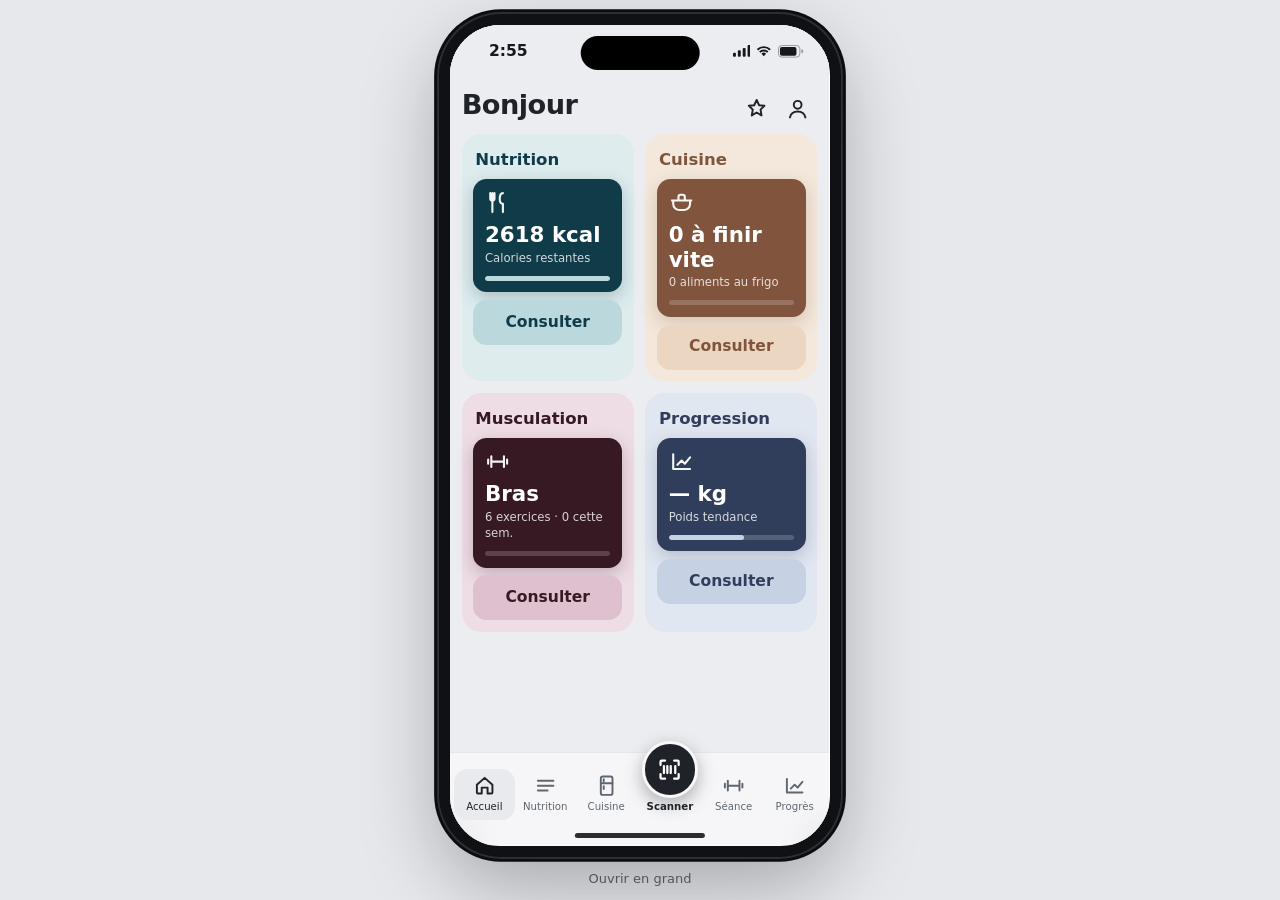
==== commit f0ea2177: "Publication : format téléphone sur grand écran Co-Authored-By: Claude Opus 5.5 <noreply@anthropic.co" ====
--- a/index.html
+++ b/index.html
@@ -473,6 +473,25 @@
 :where(html[data-ds]) .dsh-go{background:var(--u-pastel);color:var(--u-hero);width:100%}
 :where(html[data-ds].dark) .dsh-go{background:color-mix(in srgb,var(--u-accent-dk) 22%,var(--d-card));color:var(--u-accent-dk)}
 
+/* ---------- Format téléphone (phone.js) : iPhone simulé sur grand écran ---------- */
+html.phone-host,html.phone-host body{height:100%;margin:0;overflow:hidden;background:#E6E8EC}
+html.phone-host.dark,html.phone-host.dark body{background:#08090B}
+.phone-stage{height:100%;display:flex;flex-direction:column;align-items:center;justify-content:center;gap:14px}
+.phone{position:relative;width:414px;height:868px;flex:none;padding:12px;box-sizing:border-box;border-radius:64px;background:#101114;box-shadow:0 0 0 2px #2B2E34,0 0 0 5px #0B0C0E,0 30px 80px rgba(0,0,0,.28)}
+.phone iframe{width:390px;height:844px;border:0;border-radius:52px;display:block;background:#fff}
+.phone-island{position:absolute;top:23px;left:50%;transform:translateX(-50%);width:122px;height:35px;border-radius:20px;background:#000;pointer-events:none}
+.phone-home{position:absolute;bottom:20px;left:50%;transform:translateX(-50%);width:134px;height:5px;border-radius:3px;background:rgba(0,0,0,.82);pointer-events:none}
+html.phone-host.dark .phone-home{background:rgba(255,255,255,.82)}
+.phone-out{font:13px -apple-system,system-ui,sans-serif;color:#5F6670;text-decoration:none}.phone-out:hover{text-decoration:underline}
+html.phone-host.dark .phone-out{color:#9AA1AC}
+html.in-phone #app{padding-top:59px!important}
+.phone-status{position:fixed;top:0;left:0;right:0;height:50px;z-index:95;display:flex;justify-content:space-between;align-items:center;padding:4px 26px 0 40px;font:600 16px -apple-system,system-ui,sans-serif;color:var(--txt);background:var(--bg);pointer-events:none}
+.phone-status span{display:flex;gap:6px;align-items:center}.phone-status svg{fill:currentColor}
+html.in-phone nav.tabs{padding-bottom:26px}
+html.in-phone .sheet{padding-bottom:34px}
+html.in-phone .restbar,html.in-phone .fab{bottom:104px}html.in-phone .toast{bottom:108px}
+html.in-phone body:has(#restBar) .toast{bottom:172px}
+
 @media (prefers-reduced-motion:reduce){:where(html[data-ds]) *{transition:none!important;animation-duration:.01ms!important}}
 
 #app{padding-top:calc(12px + env(safe-area-inset-top))}</style>
@@ -480,7 +499,50 @@
 </head><body><div id="app"></div><nav class="tabs" id="nav"></nav><div id="sheet"></div>
 <script>
 const BUILD_CFG = {"url": "https://eicwzeupcccweewzorqh.supabase.co", "anon": "eyJhbGciOiJIUzI1NiIsInR5cCI6IkpXVCJ9.eyJpc3MiOiJzdXBhYmFzZSIsInJlZiI6ImVpY3d6ZXVwY2Njd2Vld3pvcnFoIiwicm9sZSI6ImFub24iLCJpYXQiOjE3OTQ5NDUyNTIsImV4cCI6MjExMDUyMTI1Mn0.7XVI5QM_8nJ0UjwqJ043HyMdNshlfuT1uDzhsctiJY4"};
-const BUILD_VERSION = "1795735328";
+const BUILD_VERSION = "1795738259";
+// ===================== FORMAT TÉLÉPHONE (section Design) =====================
+// Sur un grand écran (Mac, navigateur d'ordinateur, iPad), l'app s'affiche dans un iPhone simulé (390 × 844) :
+// la page devient un simple « support » qui contient un cadre (iframe) où tourne la vraie app (?inphone=1).
+// Le support ne lance PAS l'app (pas de synchro, pas de données) : il n'y a qu'une seule app qui tourne.
+// Jamais de cadre : sur un téléphone, dans l'app iPhone (pont Santé), dans un cadre, avec ?ds (page d'aperçu),
+// au retour de connexion Spotify (?code=), ou avec ?nophone=1 (« Ouvrir en grand »).
+const PHONE = (() => {
+  const q = new URLSearchParams(location.search);
+  const inPhone = q.has("inphone");
+  let top = true; try { top = window.top === window.self; } catch (e) { top = false; }
+  const native = !!(window.webkit && window.webkit.messageHandlers && window.webkit.messageHandlers.health);
+  const host = !inPhone && top && !native && !q.has("ds") && !q.has("nophone") && !q.get("code") && Math.min(innerWidth, screen.width || innerWidth) >= 700;
+  return { inPhone, host };
+})();
+
+// Appelée au démarrage (actions.js). Renvoie true si la page est le support (l'app ne démarre pas ici).
+function phoneBoot() {
+  const h = document.documentElement;
+  if (PHONE.inPhone) { h.classList.add("in-phone"); phoneStatusBar(); return false; }
+  if (!PHONE.host) return false;
+  h.classList.add("phone-host");
+  const dark = () => { const p = typeof themePref === "function" ? themePref() : "clair"; return p === "sombre" || (p === "auto" && matchMedia("(prefers-color-scheme: dark)").matches); };
+  const paint = () => h.classList.toggle("dark", dark());
+  paint(); addEventListener("storage", e => { if (e.key === "muscu_theme") paint(); }); // le thème choisi dans l'app suit
+  const src = location.pathname + "?inphone=1" + location.hash;
+  document.body.innerHTML = `<div class="phone-stage"><div class="phone" id="phone"><iframe src="${src}" title="Muscu & Nutrition" allow="camera; microphone; clipboard-read; clipboard-write; fullscreen; screen-wake-lock"></iframe>
+    <i class="phone-island"></i><i class="phone-home"></i></div><a class="phone-out" href="${location.pathname}?nophone=1">Ouvrir en grand</a></div>`;
+  const fit = () => { const s = Math.min(1, (innerHeight - 56) / 868, (innerWidth - 32) / 414); document.getElementById("phone").style.zoom = s.toFixed(3); };
+  fit(); addEventListener("resize", fit);
+  return true;
+}
+
+// Barre d'état façon iPhone (heure + icônes), dans l'app quand elle tourne dans le cadre
+function phoneStatusBar() {
+  const el = document.createElement("div"); el.className = "phone-status"; el.setAttribute("aria-hidden", "true");
+  const icons = `<svg width="18" height="12" viewBox="0 0 18 12"><rect x="0" y="8" width="3" height="4" rx="1"/><rect x="5" y="5.5" width="3" height="6.5" rx="1"/><rect x="10" y="3" width="3" height="9" rx="1"/><rect x="15" y="0" width="3" height="12" rx="1"/></svg>
+    <svg width="16" height="12" viewBox="0 0 16 12"><path d="M8 11.5 5.6 9a3.4 3.4 0 0 1 4.8 0zM3.2 6.6a6.8 6.8 0 0 1 9.6 0l-1.4 1.4a4.8 4.8 0 0 0-6.8 0zM.8 4.2a10.2 10.2 0 0 1 14.4 0L13.8 5.6a8.2 8.2 0 0 0-11.6 0z"/></svg>
+    <svg width="27" height="13" viewBox="0 0 27 13"><rect x=".5" y=".5" width="22" height="12" rx="3.5" fill="none" stroke="currentColor" opacity=".4"/><rect x="2" y="2" width="17" height="9" rx="2"/><path d="M24 4.5v4a2 2 0 0 0 0-4z" opacity=".4"/></svg>`;
+  const tick = () => { const d = new Date(); el.innerHTML = `<b>${d.getHours()}:${String(d.getMinutes()).padStart(2, "0")}</b><span>${icons}</span>`; };
+  tick(); setInterval(tick, 20000);
+  document.body.appendChild(el);
+}
+
 // ===================== DONNÉES DE BASE =====================
 // Aliments courants : valeurs moyennes pour 100 g (kcal, prot, gluc, lip, fibres). u = portion type en g
 const FOODS_BASE = [
@@ -1278,6 +1340,7 @@
 // ---------- Mises à jour automatiques ----------
 async function checkUpdate() {
   if (!navigator.onLine || typeof BUILD_VERSION === "undefined" || !location.protocol.startsWith("http")) return;
+  if (typeof PHONE !== "undefined" && PHONE.host) return; // le support du format téléphone ne se recharge pas : l'app dans le cadre s'en charge
   try {
     const j = await (await fetch("version.json?t=" + Date.now(), { cache: "no-store" })).json();
     if (j.v && j.v !== BUILD_VERSION) {
@@ -4840,7 +4903,7 @@
 ACT_PICK_MACHINE = id => openSheet(machineSheet(id));
 ACT_PICK_FRIDGE = id => openSheet(fridgeItemSheet(id));
 Store.on(() => { render(); if (liveWorkout()) scheduleTimer(); wakeSync(); });
-if (typeof IS_SP_REDIRECT === "undefined" || !IS_SP_REDIRECT) { render(); Store.init(); if (typeof spBoot === "function") spBoot(); }
+if ((typeof IS_SP_REDIRECT === "undefined" || !IS_SP_REDIRECT) && !(typeof phoneBoot === "function" && phoneBoot())) { render(); Store.init(); if (typeof spBoot === "function") spBoot(); } // phoneBoot : format téléphone sur grand écran (phone.js)
 
 // ===================== DESIGN SYSTEM 2 (section Design) =====================
 // ACTIF par défaut (choix de Vuthy du 26-27/11 : Black Cherry, style C, neutre + accents, accueil).
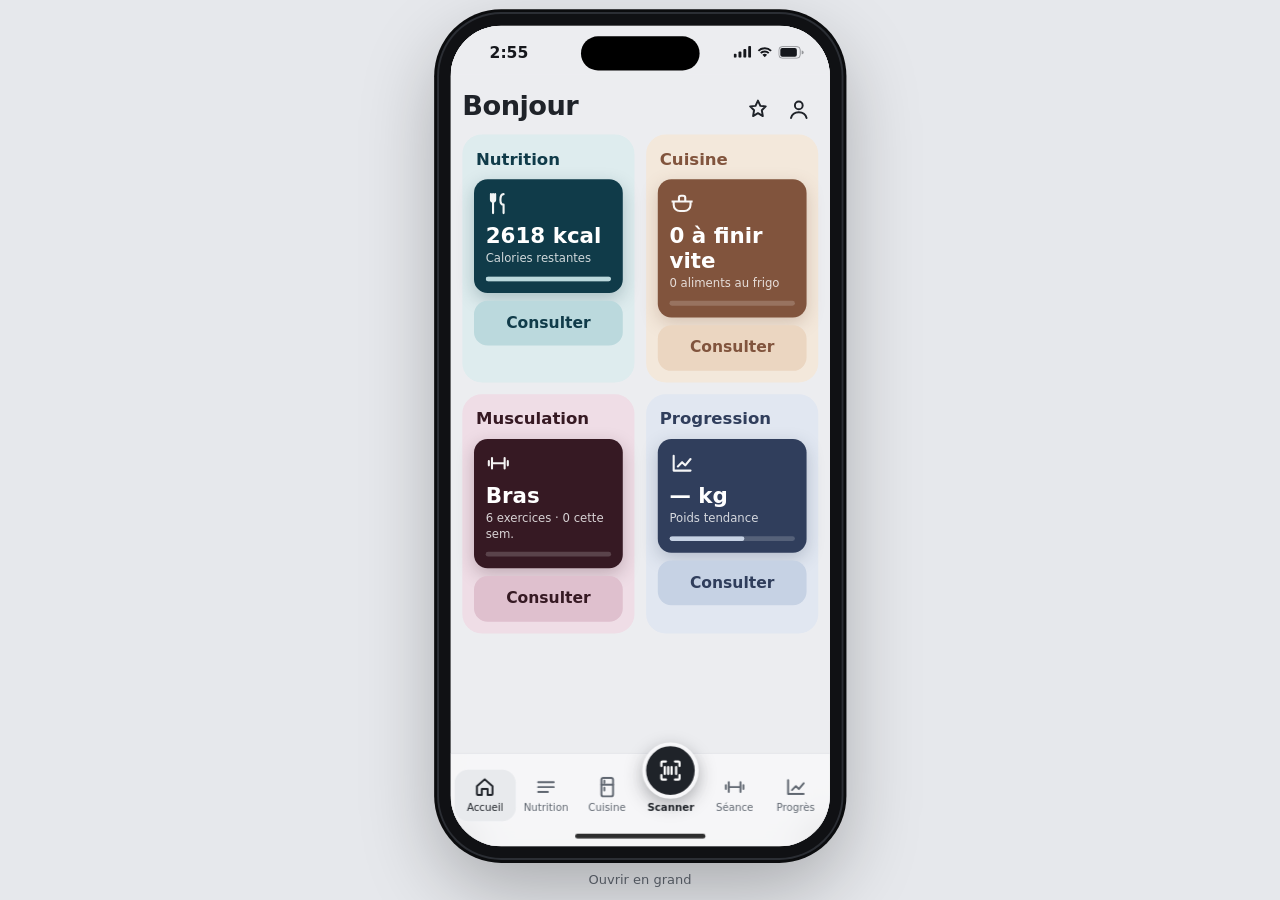
==== commit 1c95e1a9: "Publication : correctif format téléphone (Safari / app Mac), bouton « Format téléphone » Co-Authored" ====
--- a/index.html
+++ b/index.html
@@ -477,13 +477,17 @@
 html.phone-host,html.phone-host body{height:100%;margin:0;overflow:hidden;background:#E6E8EC}
 html.phone-host.dark,html.phone-host.dark body{background:#08090B}
 .phone-stage{height:100%;display:flex;flex-direction:column;align-items:center;justify-content:center;gap:14px}
-.phone{position:relative;width:414px;height:868px;flex:none;padding:12px;box-sizing:border-box;border-radius:64px;background:#101114;box-shadow:0 0 0 2px #2B2E34,0 0 0 5px #0B0C0E,0 30px 80px rgba(0,0,0,.28)}
+.phone-fit{position:relative;flex:none}
+.phone{position:absolute;top:0;left:0;transform-origin:0 0;width:414px;height:868px;padding:12px;box-sizing:border-box;border-radius:64px;background:#101114;box-shadow:0 0 0 2px #2B2E34,0 0 0 5px #0B0C0E,0 30px 80px rgba(0,0,0,.28)}
 .phone iframe{width:390px;height:844px;border:0;border-radius:52px;display:block;background:#fff}
 .phone-island{position:absolute;top:23px;left:50%;transform:translateX(-50%);width:122px;height:35px;border-radius:20px;background:#000;pointer-events:none}
 .phone-home{position:absolute;bottom:20px;left:50%;transform:translateX(-50%);width:134px;height:5px;border-radius:3px;background:rgba(0,0,0,.82);pointer-events:none}
 html.phone-host.dark .phone-home{background:rgba(255,255,255,.82)}
 .phone-out{font:13px -apple-system,system-ui,sans-serif;color:#5F6670;text-decoration:none}.phone-out:hover{text-decoration:underline}
 html.phone-host.dark .phone-out{color:#9AA1AC}
+.phone-back{position:fixed;top:14px;right:16px;z-index:96;font:600 13px -apple-system,system-ui,sans-serif;text-decoration:none;color:var(--txt,#16181D);background:var(--card,#fff);border:1px solid var(--line,#E2E4E8);border-radius:999px;padding:8px 14px;box-shadow:0 2px 10px rgba(0,0,0,.08)}
+.phone-back::before{content:"";display:inline-block;width:9px;height:14px;border:2px solid currentColor;border-radius:3px;margin-right:7px;vertical-align:-2px}
+.phone-back:hover{filter:brightness(.97)}
 html.in-phone #app{padding-top:59px!important}
 .phone-status{position:fixed;top:0;left:0;right:0;height:50px;z-index:95;display:flex;justify-content:space-between;align-items:center;padding:4px 26px 0 40px;font:600 16px -apple-system,system-ui,sans-serif;color:var(--txt);background:var(--bg);pointer-events:none}
 .phone-status span{display:flex;gap:6px;align-items:center}.phone-status svg{fill:currentColor}
@@ -499,35 +503,42 @@
 </head><body><div id="app"></div><nav class="tabs" id="nav"></nav><div id="sheet"></div>
 <script>
 const BUILD_CFG = {"url": "https://eicwzeupcccweewzorqh.supabase.co", "anon": "eyJhbGciOiJIUzI1NiIsInR5cCI6IkpXVCJ9.eyJpc3MiOiJzdXBhYmFzZSIsInJlZiI6ImVpY3d6ZXVwY2Njd2Vld3pvcnFoIiwicm9sZSI6ImFub24iLCJpYXQiOjE3OTQ5NDUyNTIsImV4cCI6MjExMDUyMTI1Mn0.7XVI5QM_8nJ0UjwqJ043HyMdNshlfuT1uDzhsctiJY4"};
-const BUILD_VERSION = "1795738259";
+const BUILD_VERSION = "1795740014";
 // ===================== FORMAT TÉLÉPHONE (section Design) =====================
 // Sur un grand écran (Mac, navigateur d'ordinateur, iPad), l'app s'affiche dans un iPhone simulé (390 × 844) :
 // la page devient un simple « support » qui contient un cadre (iframe) où tourne la vraie app (?inphone=1).
 // Le support ne lance PAS l'app (pas de synchro, pas de données) : il n'y a qu'une seule app qui tourne.
 // Jamais de cadre : sur un téléphone, dans l'app iPhone (pont Santé), dans un cadre, avec ?ds (page d'aperçu),
-// au retour de connexion Spotify (?code=), ou avec ?nophone=1 (« Ouvrir en grand »).
+// au retour de connexion Spotify (?code=), ou avec ?nophone=1 (« Ouvrir en grand », qui affiche alors un bouton « Format téléphone » pour revenir).
 const PHONE = (() => {
   const q = new URLSearchParams(location.search);
   const inPhone = q.has("inphone");
   let top = true; try { top = window.top === window.self; } catch (e) { top = false; }
   const native = !!(window.webkit && window.webkit.messageHandlers && window.webkit.messageHandlers.health);
   const host = !inPhone && top && !native && !q.has("ds") && !q.has("nophone") && !q.get("code") && Math.min(innerWidth, screen.width || innerWidth) >= 700;
-  return { inPhone, host };
+  const big = !inPhone && top && !native && !q.has("ds") && !q.get("code") && q.has("nophone") && Math.min(innerWidth, screen.width || innerWidth) >= 700;
+  return { inPhone, host, big };
 })();
 
 // Appelée au démarrage (actions.js). Renvoie true si la page est le support (l'app ne démarre pas ici).
 function phoneBoot() {
   const h = document.documentElement;
   if (PHONE.inPhone) { h.classList.add("in-phone"); phoneStatusBar(); return false; }
+  if (PHONE.big) { // « Ouvrir en grand » : petit bouton pour revenir au téléphone simulé
+    const a = document.createElement("a"); a.className = "phone-back"; a.href = location.pathname + location.hash; a.textContent = "Format téléphone";
+    a.setAttribute("aria-label", "Revenir au format téléphone"); document.body.appendChild(a); return false; }
   if (!PHONE.host) return false;
   h.classList.add("phone-host");
   const dark = () => { const p = typeof themePref === "function" ? themePref() : "clair"; return p === "sombre" || (p === "auto" && matchMedia("(prefers-color-scheme: dark)").matches); };
   const paint = () => h.classList.toggle("dark", dark());
   paint(); addEventListener("storage", e => { if (e.key === "muscu_theme") paint(); }); // le thème choisi dans l'app suit
   const src = location.pathname + "?inphone=1" + location.hash;
-  document.body.innerHTML = `<div class="phone-stage"><div class="phone" id="phone"><iframe src="${src}" title="Muscu & Nutrition" allow="camera; microphone; clipboard-read; clipboard-write; fullscreen; screen-wake-lock"></iframe>
-    <i class="phone-island"></i><i class="phone-home"></i></div><a class="phone-out" href="${location.pathname}?nophone=1">Ouvrir en grand</a></div>`;
-  const fit = () => { const s = Math.min(1, (innerHeight - 56) / 868, (innerWidth - 32) / 414); document.getElementById("phone").style.zoom = s.toFixed(3); };
+  document.body.innerHTML = `<div class="phone-stage"><div class="phone-fit" id="phoneFit"><div class="phone" id="phone"><iframe src="${src}" title="Muscu & Nutrition" allow="camera; microphone; clipboard-read; clipboard-write; fullscreen; screen-wake-lock"></iframe>
+    <i class="phone-island"></i><i class="phone-home"></i></div></div><a class="phone-out" href="${location.pathname}?nophone=1">Ouvrir en grand</a></div>`;
+  // Mise à l'échelle par transform (et non « zoom » : Safari/WebKit appliquait le zoom une 2e fois dans le cadre,
+  // l'app ne remplissait plus l'écran → bande blanche à droite). Le cadre garde toujours 390 × 844 à l'intérieur.
+  const fit = () => { const s = Math.min(1, (innerHeight - 56) / 868, (innerWidth - 32) / 414), f = document.getElementById("phoneFit");
+    f.style.width = Math.round(414 * s) + "px"; f.style.height = Math.round(868 * s) + "px"; document.getElementById("phone").style.transform = `scale(${s.toFixed(4)})`; };
   fit(); addEventListener("resize", fit);
   return true;
 }
@@ -1346,7 +1357,7 @@
     if (j.v && j.v !== BUILD_VERSION) {
       const reg = await navigator.serviceWorker?.getRegistration(); if (reg) await reg.update().catch(() => {});
       if (S.sheet || isEditing() || liveWorkout()) { window._updReady = true; Store.emit(); return; }
-      toast("Mise à jour de l'app…"); setTimeout(() => location.reload(), 800);
+      toast("Mise à jour de l'app…"); setTimeout(() => (typeof PHONE !== "undefined" && PHONE.inPhone ? window.top : window).location.reload(), 800); // format téléphone : recharger aussi le cadre
     }
   } catch (e) {}
 }
